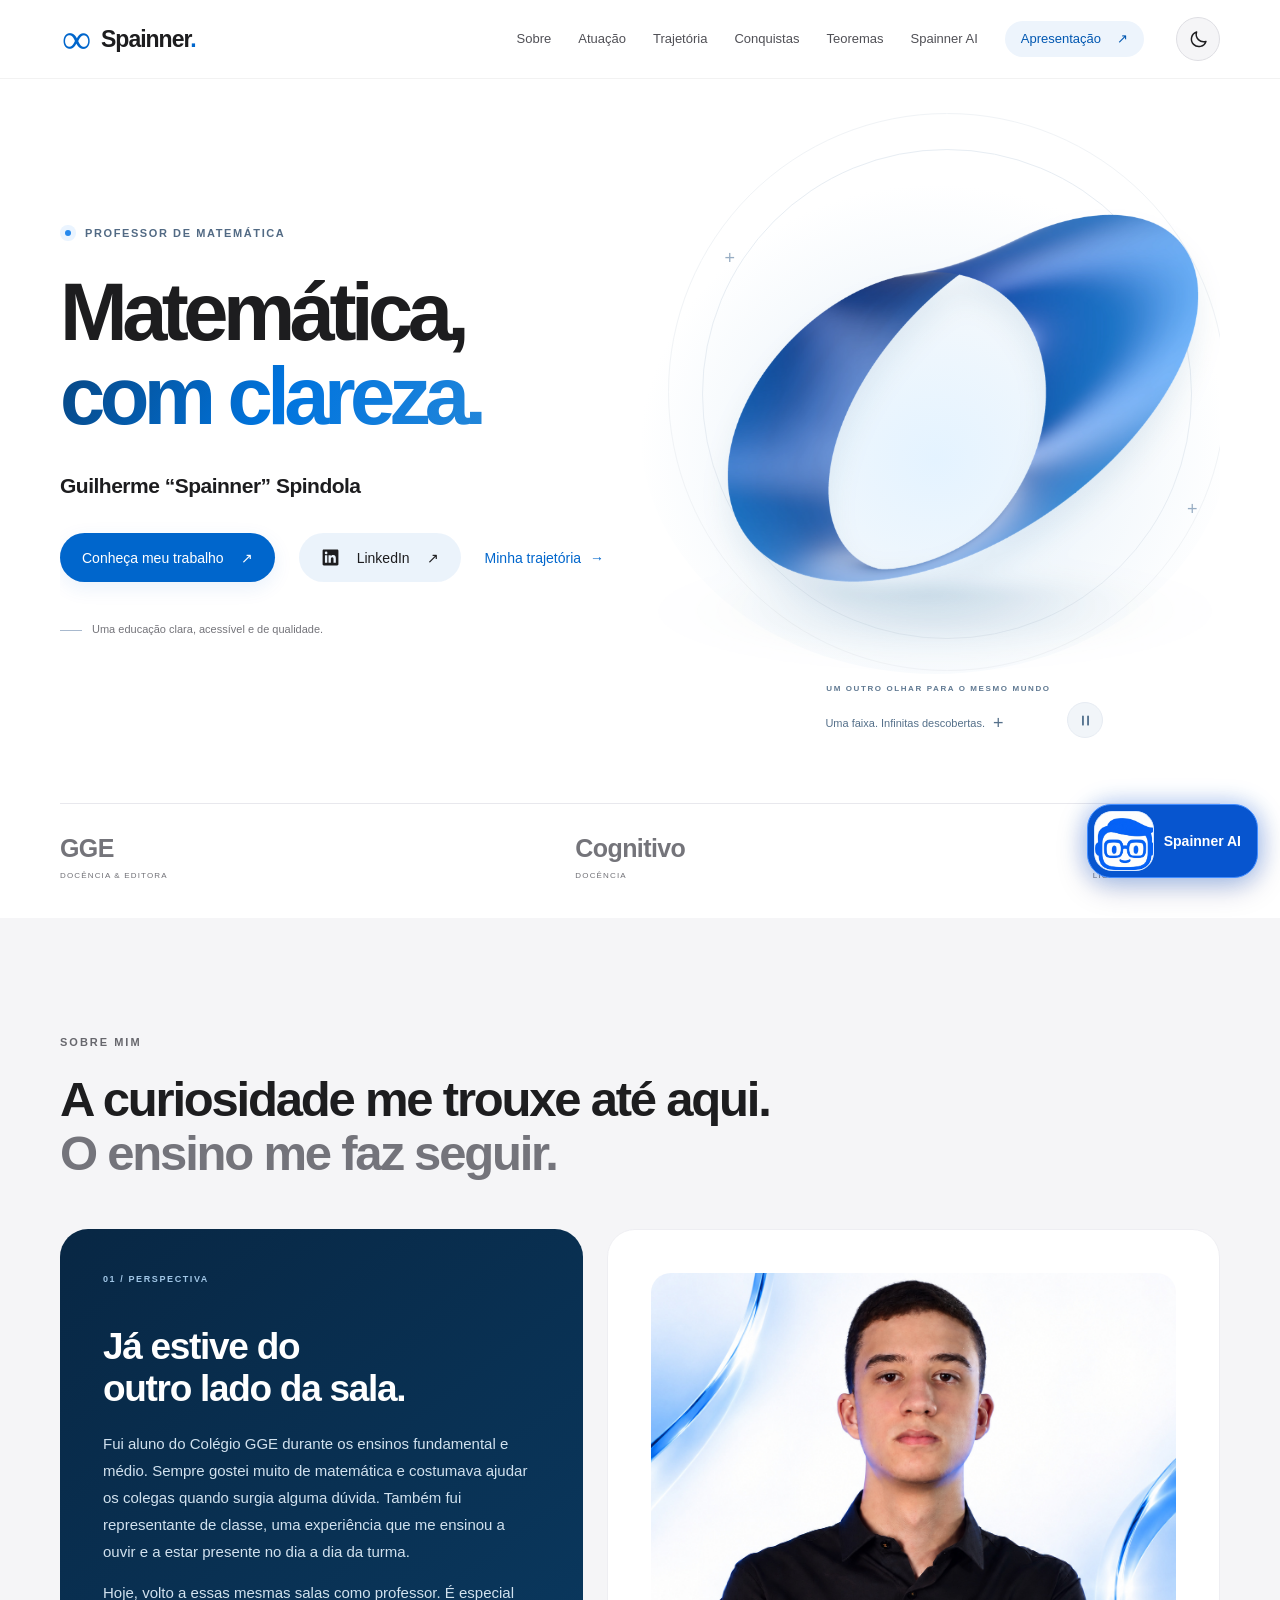
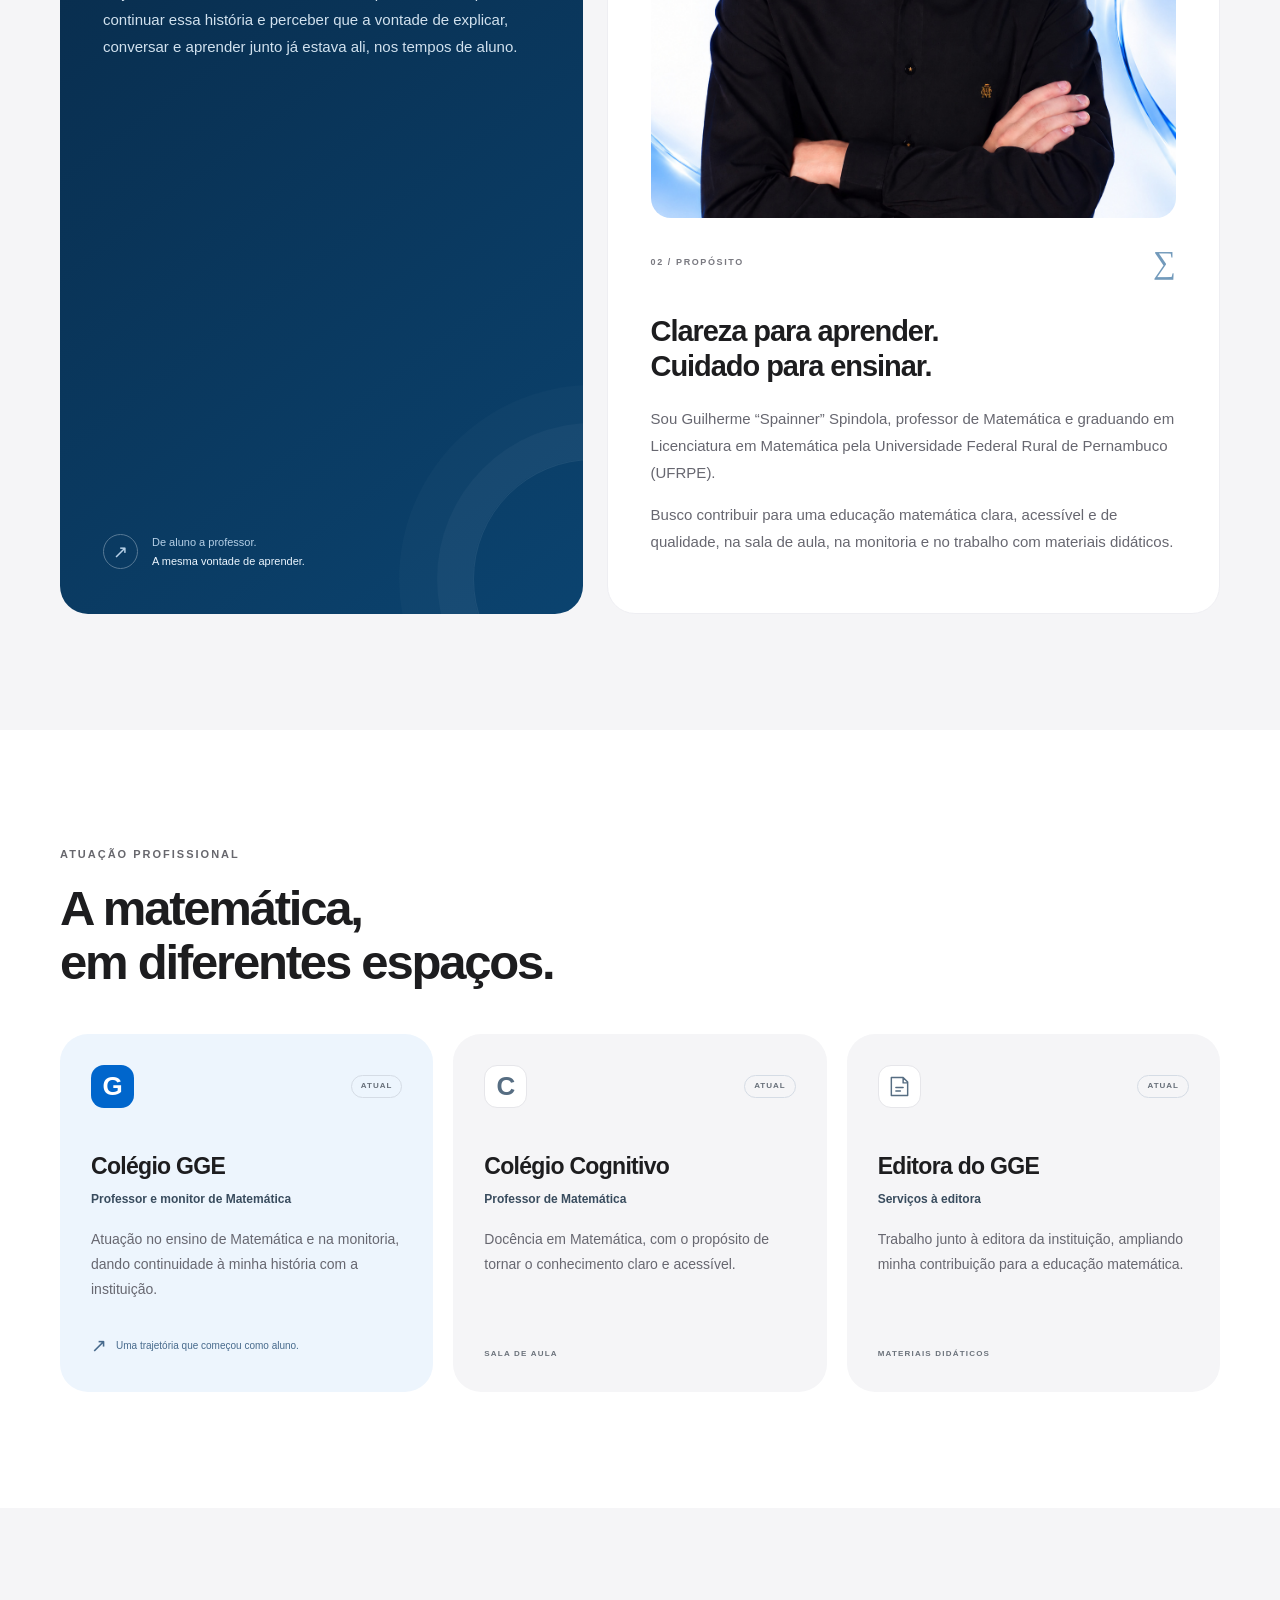
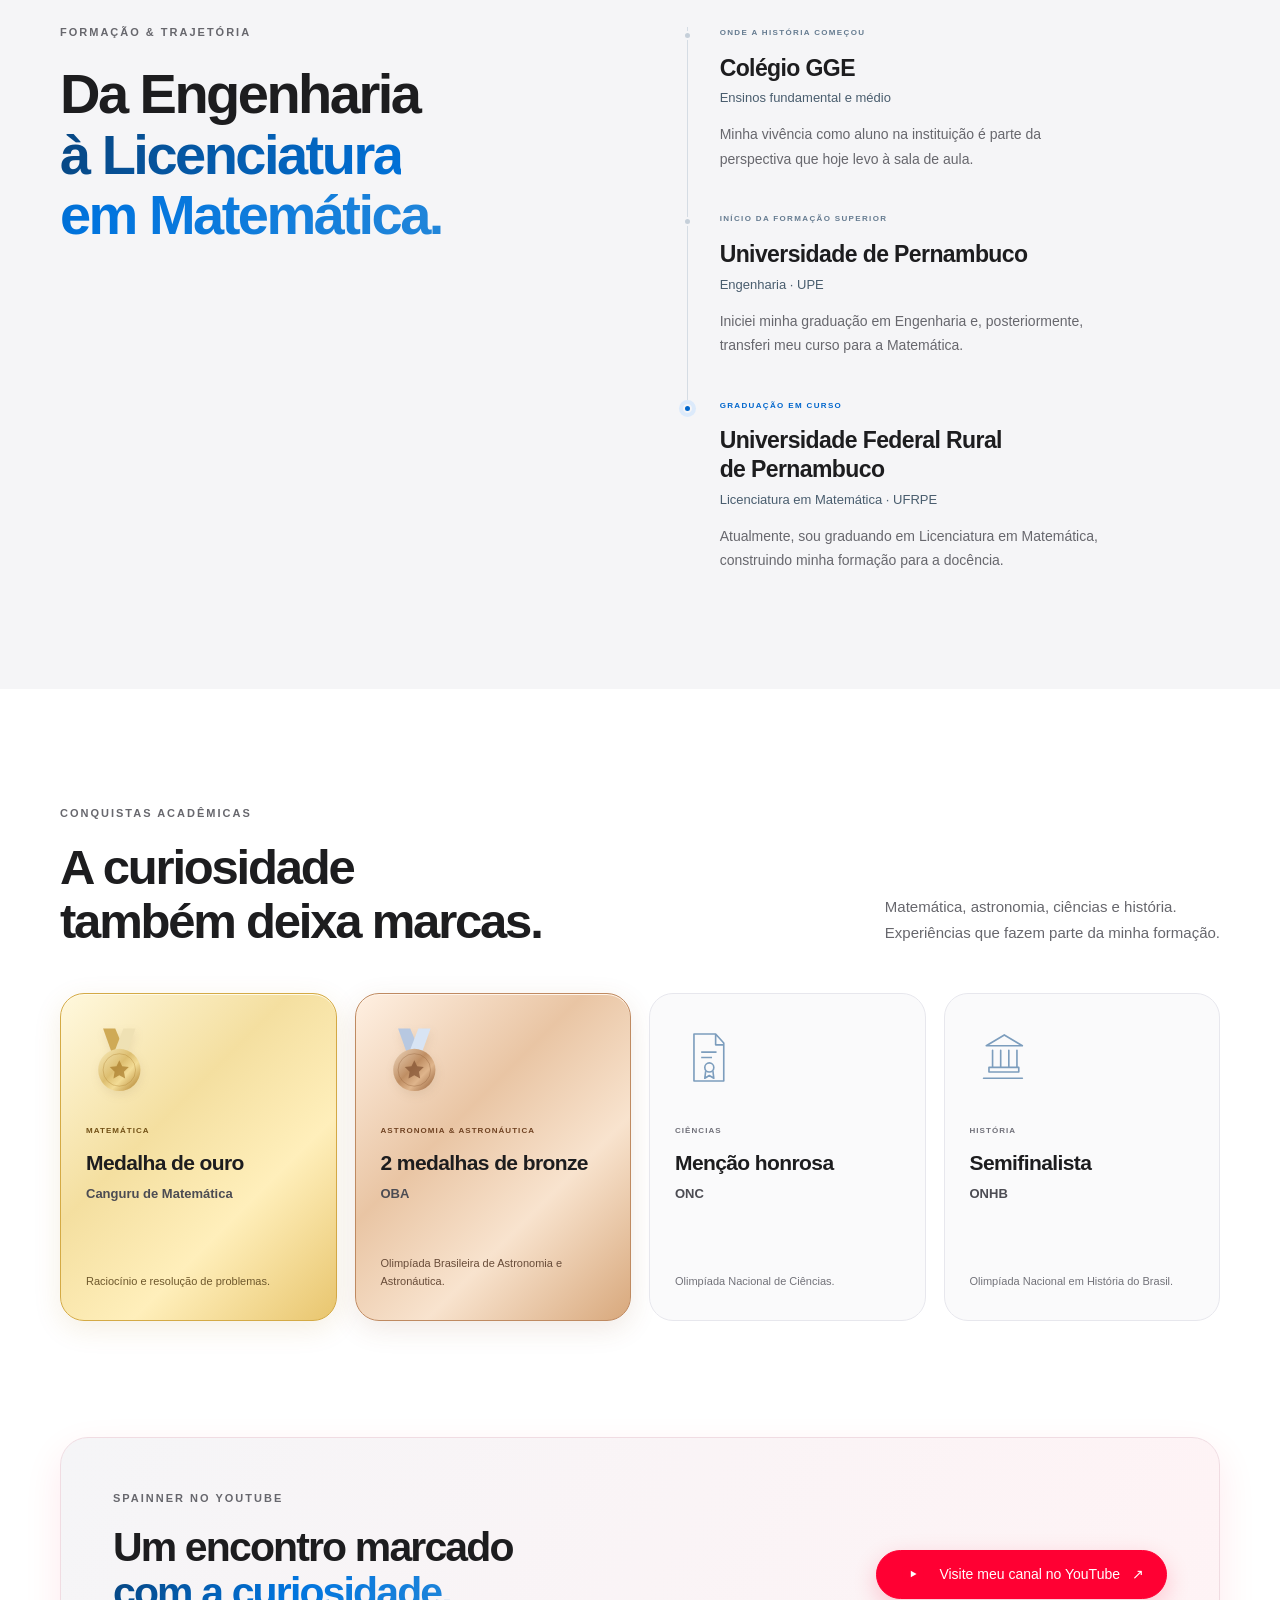
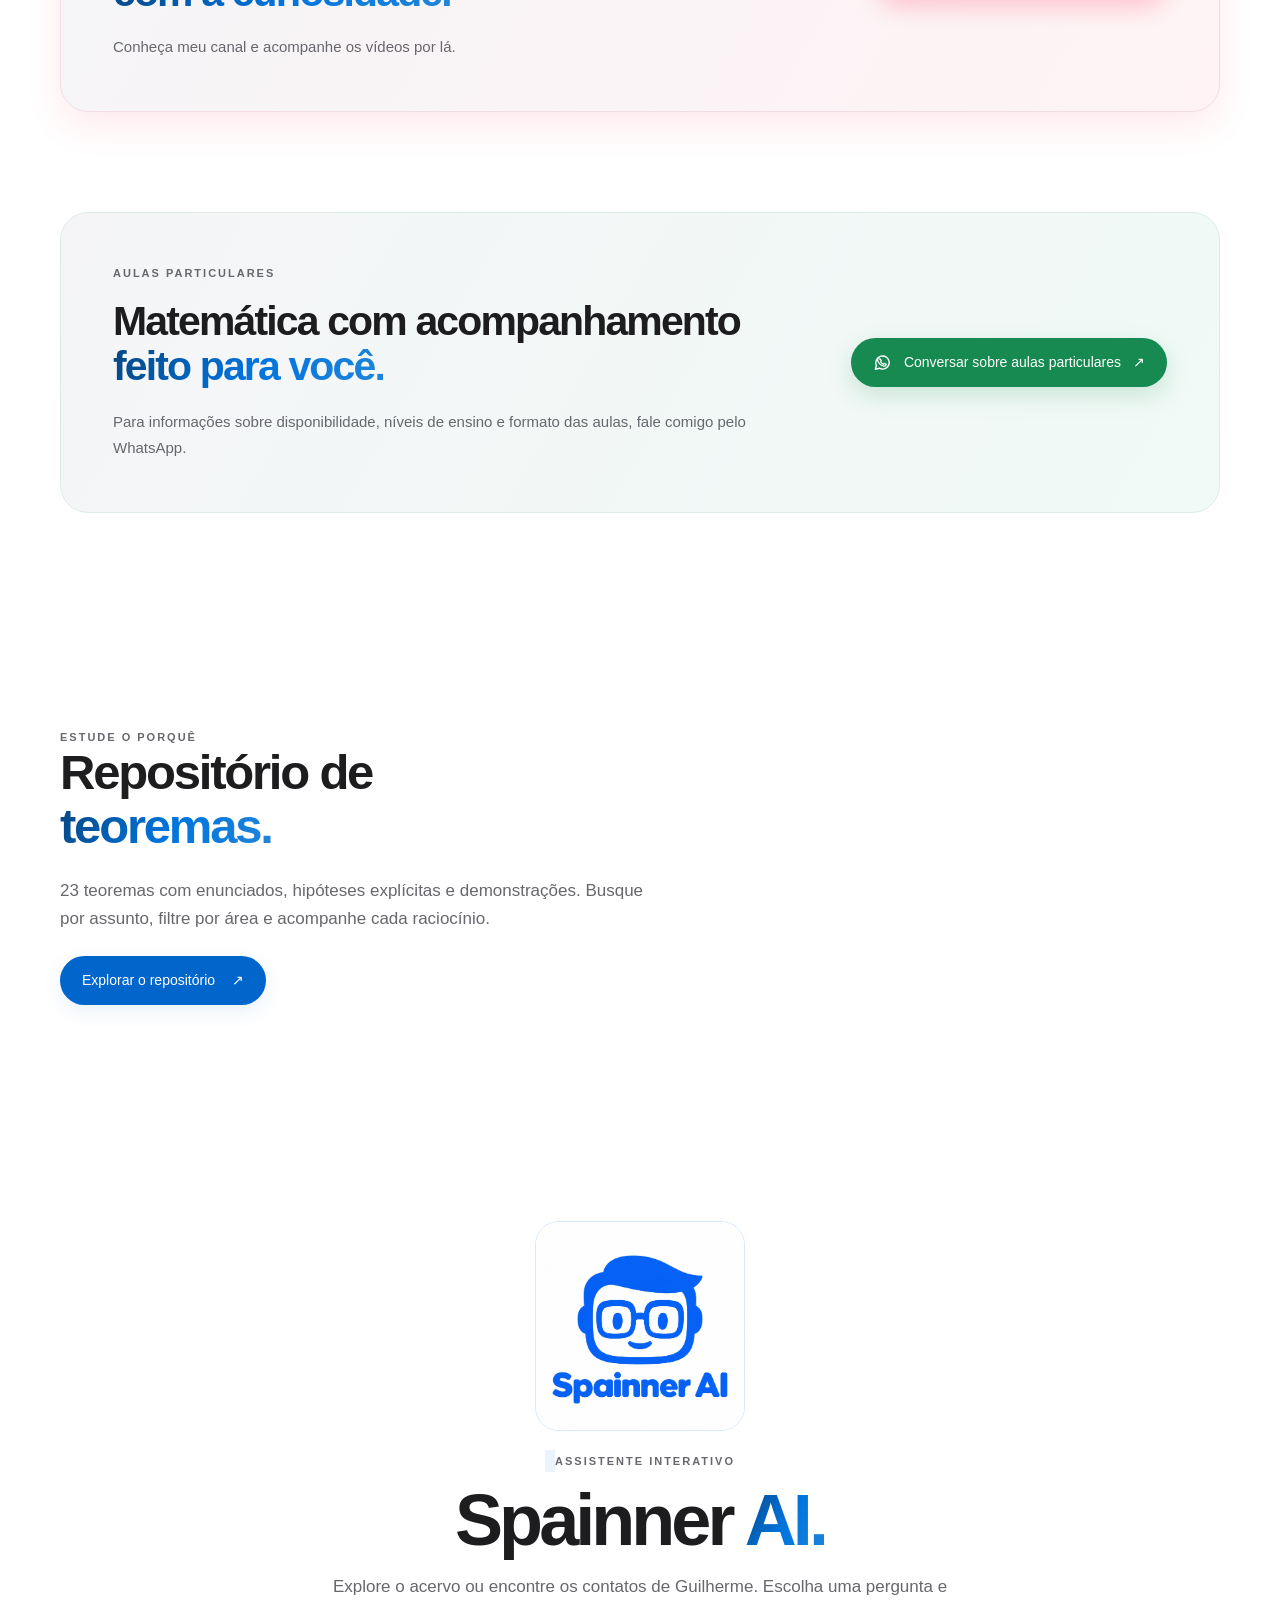
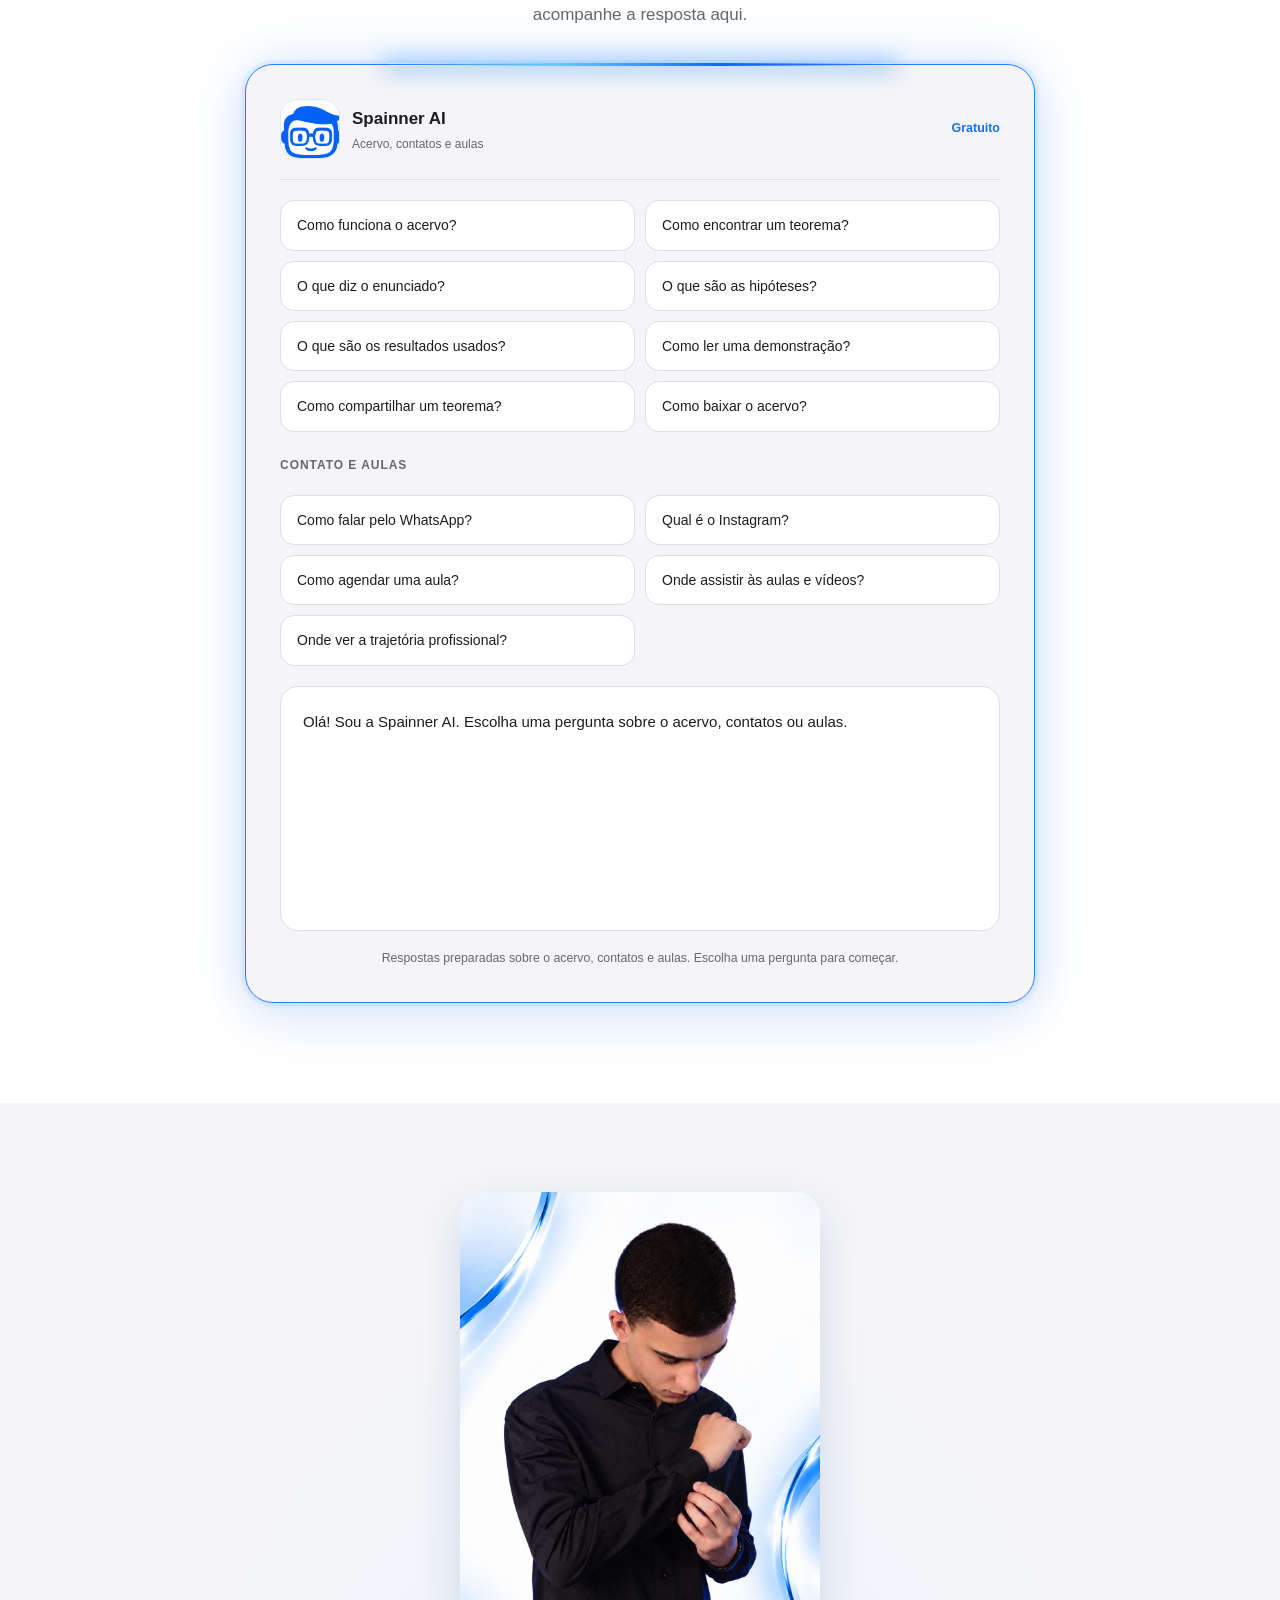
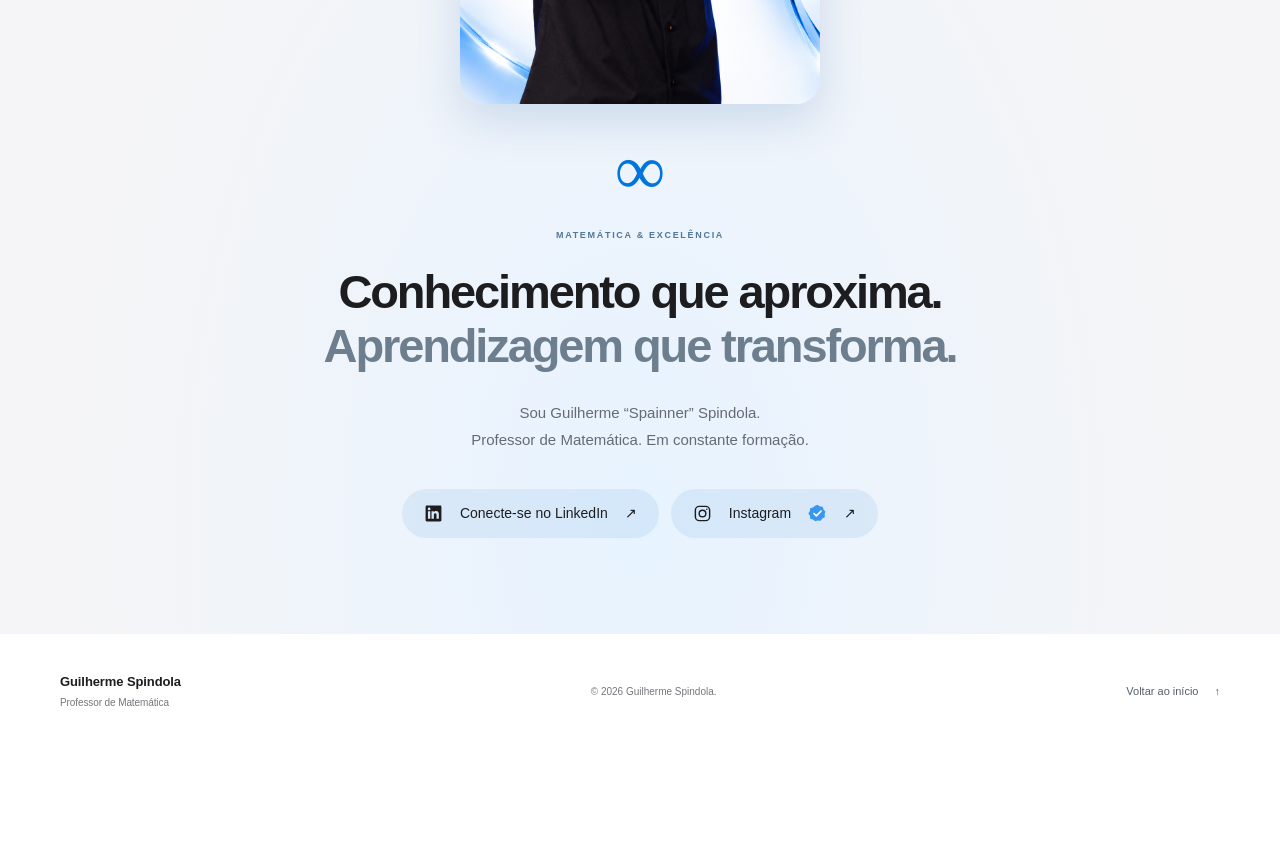
==== index.html @ aeb8d3be "Brand Spainner AI with official blue logo, typed answers and contact shortcuts" ====
<!doctype html>
<html lang="pt-BR">
<head>
  <meta charset="utf-8">
  <meta name="viewport" content="width=device-width, initial-scale=1">
  <meta name="theme-color" content="#f5f5f7">
  <meta name="description" content="Guilherme “Spainner” Spindola, professor de Matemática no GGE e no Colégio Cognitivo e graduando em Licenciatura em Matemática na UFRPE. Conheça sua trajetória e conquistas.">
  <meta property="og:type" content="website">
  <meta property="og:locale" content="pt_BR">
  <meta property="og:title" content="Guilherme Spindola · Professor de Matemática">
  <meta property="og:description" content="Matemática, com clareza. Conheça a trajetória, a atuação e as conquistas de Guilherme “Spainner” Spindola.">
  <meta property="og:url" content="https://spainnerr.github.io/">
  <title>Guilherme Spindola · Professor de Matemática</title>
  <link rel="canonical" href="https://spainnerr.github.io/">
  <link rel="icon" type="image/svg+xml" href="./assets/favicon.svg">
  <script>
    (() => {
      let saved;
      try { saved = localStorage.getItem("spainner-theme"); } catch (_) {}
      const theme = saved === "dark" || saved === "light" ? saved : (matchMedia("(prefers-color-scheme: dark)").matches ? "dark" : "light");
      document.documentElement.dataset.theme = theme;
      document.querySelector('meta[name="theme-color"]').content = theme === "dark" ? "#101216" : "#f5f5f7";
    })();
  </script>
  <link rel="stylesheet" href="./assets/site.css?v=teoremas-2">
  <link rel="preload" href="./assets/mobius-studio-3840.webp" as="image" type="image/webp">
  <script src="./assets/site.js?v=teoremas-2" defer></script>
  <script type="application/ld+json">
  {"@context":"https://schema.org","@type":"Person","name":"Guilherme Spindola","alternateName":"Guilherme “Spainner” Spindola","url":"https://spainnerr.github.io/","jobTitle":"Professor de Matemática","description":"Professor e monitor de Matemática no Colégio GGE, prestador de serviços à editora da instituição e professor no Colégio Cognitivo. Graduando em Licenciatura em Matemática na UFRPE.","worksFor":[{"@type":"EducationalOrganization","name":"Colégio GGE"},{"@type":"EducationalOrganization","name":"Colégio Cognitivo"}],"sameAs":["https://www.linkedin.com/in/guilherme-spindola-a53a47384/","https://www.instagram.com/spainnerr"]}
  </script>
<link rel="stylesheet" href="./assets/repository-guide.css?v=4">
</head>
<body>
  <a class="skip-link" href="#conteudo">Pular para o conteúdo</a>

  <header class="site-header">
    <nav class="navigation wrap" aria-label="Navegação principal">
      <a class="wordmark" href="#inicio" aria-label="Spainner, início">
        <span class="wordmark-symbol" aria-hidden="true">∞</span>
        <span>Spainner<span class="wordmark-dot">.</span></span>
      </a>
      <button class="theme-toggle" type="button" aria-label="Ativar modo escuro" aria-pressed="false" title="Ativar modo escuro" hidden>
        <svg class="theme-moon" viewBox="0 0 24 24" fill="none" stroke="currentColor" stroke-width="1.7" stroke-linecap="round" stroke-linejoin="round" aria-hidden="true"><path d="M20.5 14.2A8.5 8.5 0 0 1 9.8 3.5a8.5 8.5 0 1 0 10.7 10.7Z"/></svg>
        <svg class="theme-sun" viewBox="0 0 24 24" fill="none" stroke="currentColor" stroke-width="1.7" stroke-linecap="round" aria-hidden="true"><circle cx="12" cy="12" r="4"/><path d="M12 2v2m0 16v2M2 12h2m16 0h2M5 5l1.5 1.5m11 11L19 19M5 19l1.5-1.5m11-11L19 5"/></svg>
      </button>
      <button class="menu-toggle" type="button" aria-controls="nav-links" aria-expanded="false" hidden>
        <span>Menu</span><span class="menu-lines" aria-hidden="true"></span>
      </button>
      <div class="nav-links" id="nav-links">
        <a href="#sobre">Sobre</a>
        <a href="#atuacao">Atuação</a>
        <a href="#trajetoria">Trajetória</a>
        <a href="#conquistas">Conquistas</a>
        <a href="./teoremas.html">Teoremas</a>
        <a href="#spainner-ai">Spainner AI</a>
        <a class="nav-button" href="#apresentacao">Apresentação <span aria-hidden="true">↗</span></a>
      </div>
    </nav>
  </header>

  <main id="conteudo">
    <section class="hero wrap" id="inicio" aria-labelledby="hero-title">
      <div class="hero-copy">
        <p class="eyebrow hero-eyebrow"><span class="blue-dot" aria-hidden="true"></span> PROFESSOR DE MATEMÁTICA</p>
        <h1 id="hero-title">Matemática,<br><span class="blue-text">com clareza.</span></h1>
        <p class="hero-name">Guilherme “Spainner” Spindola</p>
        <div class="hero-actions">
          <a class="button button-primary" href="#sobre">Conheça meu trabalho <span aria-hidden="true">↗</span></a>
          <a class="button button-secondary" href="https://www.linkedin.com/in/guilherme-spindola-a53a47384/" target="_blank" rel="noopener noreferrer"><svg class="linkedin-icon" viewBox="0 0 24 24" fill="currentColor" aria-hidden="true" focusable="false"><path d="M20.45 2H3.55C2.69 2 2 2.68 2 3.52v16.96c0 .84.69 1.52 1.55 1.52h16.9c.86 0 1.55-.68 1.55-1.52V3.52c0-.84-.69-1.52-1.55-1.52ZM7.93 18.75H4.98V9.2h2.95v9.55ZM6.46 7.9a1.71 1.71 0 1 1 0-3.42 1.71 1.71 0 0 1 0 3.42Zm12.29 10.85H15.8V14.1c0-1.11-.02-2.54-1.55-2.54-1.55 0-1.79 1.21-1.79 2.46v4.73H9.51V9.2h2.83v1.3h.04c.39-.74 1.36-1.52 2.8-1.52 3 0 3.57 1.98 3.57 4.56v5.21Z"/></svg> LinkedIn <span aria-hidden="true">↗</span></a>
          <a class="text-link" href="#trajetoria">Minha trajetória <span aria-hidden="true">→</span></a>
        </div>
        <div class="hero-caption"><span class="caption-line" aria-hidden="true"></span> Uma educação clara, acessível e de qualidade.</div>
      </div>

      <div class="hero-art">
        <div class="art-orbit orbit-one" aria-hidden="true"></div>
        <div class="art-orbit orbit-two" aria-hidden="true"></div>
        <span class="art-spark spark-one" aria-hidden="true">+</span>
        <span class="art-spark spark-two" aria-hidden="true">+</span>
        <figure class="mobius-figure">
          <img class="mobius-image" src="./assets/mobius-studio-3840.webp" width="720" height="620" fetchpriority="high" decoding="async" alt="Faixa de Möbius azul com reflexos suaves de estúdio: uma superfície contínua com meia torção, um único lado e uma única borda.">
          <figcaption>
            <span class="figure-label">UM OUTRO OLHAR PARA O MESMO MUNDO</span>
            <div class="figure-controls">
              <details class="shape-note">
                <summary>Uma faixa. Infinitas descobertas. <span aria-hidden="true">+</span></summary>
                <p>Esta é uma <strong>faixa de Möbius</strong>. Ao unir as pontas de uma fita depois de dar meia torção, surge uma superfície com um único lado e uma única borda. A matemática também é aprender a olhar de novo.</p>
              </details>
              <button class="motion-toggle" type="button" aria-label="Pausar animações do site" aria-pressed="false" hidden>
                <svg class="icon-pause" viewBox="0 0 20 20" aria-hidden="true"><path d="M7 5v10M13 5v10" fill="none" stroke="currentColor" stroke-width="2" stroke-linecap="round"/></svg>
                <svg class="icon-play" viewBox="0 0 20 20" aria-hidden="true"><path d="m7 4 9 6-9 6Z" fill="currentColor"/></svg>
              </button>
            </div>
          </figcaption>
        </figure>
      </div>
    </section>

    <div class="institutions wrap" aria-label="Instituições da minha atuação e formação">
      <div class="institution-names">
        <span>GGE<span class="institution-detail">DOCÊNCIA & EDITORA</span></span>
        <span>Cognitivo<span class="institution-detail">DOCÊNCIA</span></span>
        <span>UFRPE<span class="institution-detail">LICENCIATURA EM CURSO</span></span>
      </div>
    </div>

    <section class="section about-section" id="sobre" aria-labelledby="about-title">
      <div class="wrap">
        <p class="eyebrow reveal">SOBRE MIM</p>
        <div class="section-heading reveal">
          <h2 id="about-title">A curiosidade me trouxe até aqui.<br><span class="muted-heading">O ensino me faz seguir.</span></h2>
        </div>
        <div class="about-grid">
          <article class="about-story reveal">
            <span class="small-index">01 / PERSPECTIVA</span>
            <h3>Já estive do<br>outro lado da sala.</h3>
            <p>Fui aluno do Colégio GGE durante os ensinos fundamental e médio. Sempre gostei muito de matemática e costumava ajudar os colegas quando surgia alguma dúvida. Também fui representante de classe, uma experiência que me ensinou a ouvir e a estar presente no dia a dia da turma.</p>
            <p>Hoje, volto a essas mesmas salas como professor. É especial continuar essa história e perceber que a vontade de explicar, conversar e aprender junto já estava ali, nos tempos de aluno.</p>
            <div class="story-signature"><span class="signature-symbol" aria-hidden="true">↗</span><span>De aluno a professor.<br><strong>A mesma vontade de aprender.</strong></span></div>
          </article>
          <article class="about-profile reveal">
            <img class="profile-photo" data-portrait-theme="light" src="./assets/guilherme-crossed-light.jpg" width="1232" height="1277" loading="lazy" decoding="async" alt="Guilherme Spindola de braços cruzados, com camisa preta.">
        <img class="profile-photo" data-portrait-theme="dark" src="./assets/guilherme-spindola-blue-portrait.jpg" width="1232" height="1277" loading="lazy" decoding="async" alt="Guilherme Spindola de braços cruzados, com camisa preta.">
            <div class="profile-top"><span class="small-index">02 / PROPÓSITO</span><span class="profile-symbol" aria-hidden="true">∑</span></div>
            <h3>Clareza para aprender.<br>Cuidado para ensinar.</h3>
            <p>Sou Guilherme “Spainner” Spindola, professor de Matemática e graduando em Licenciatura em Matemática pela Universidade Federal Rural de Pernambuco (UFRPE).</p>
            <p>Busco contribuir para uma educação matemática clara, acessível e de qualidade, na sala de aula, na monitoria e no trabalho com materiais didáticos.</p>
          </article>
        </div>
      </div>
    </section>

    <section class="section work-section wrap" id="atuacao" aria-labelledby="work-title">
      <div class="section-intro reveal">
        <div><p class="eyebrow">ATUAÇÃO PROFISSIONAL</p><h2 id="work-title">A matemática,<br>em diferentes espaços.</h2></div>
      </div>
      <div class="work-grid">
        <article class="work-card work-card-featured reveal">
          <div class="card-top"><span class="work-icon" aria-hidden="true">G</span><span class="status-label">ATUAL</span></div>
          <div class="work-card-copy"><h3>Colégio GGE</h3><p class="role">Professor e monitor de Matemática</p><p>Atuação no ensino de Matemática e na monitoria, dando continuidade à minha história com a instituição.</p></div>
          <div class="work-note"><span aria-hidden="true">↗</span> Uma trajetória que começou como aluno.</div>
        </article>
        <article class="work-card reveal">
          <div class="card-top"><span class="work-icon icon-outline" aria-hidden="true">C</span><span class="status-label">ATUAL</span></div>
          <div class="work-card-copy"><h3>Colégio Cognitivo</h3><p class="role">Professor de Matemática</p><p>Docência em Matemática, com o propósito de tornar o conhecimento claro e acessível.</p></div>
          <span class="card-bottom-label">SALA DE AULA</span>
        </article>
        <article class="work-card reveal">
          <div class="card-top"><span class="work-icon icon-outline" aria-hidden="true"><svg viewBox="0 0 32 32" fill="none"><path d="M7 6h13l5 5v15H7zM20 6v6h5M12 17h8M12 21h5" stroke="currentColor" stroke-width="1.6" stroke-linecap="round" stroke-linejoin="round"/></svg></span><span class="status-label">ATUAL</span></div>
          <div class="work-card-copy"><h3>Editora do GGE</h3><p class="role">Serviços à editora</p><p>Trabalho junto à editora da instituição, ampliando minha contribuição para a educação matemática.</p></div>
          <span class="card-bottom-label">MATERIAIS DIDÁTICOS</span>
        </article>
      </div>
    </section>

    <section class="section education-section" id="trajetoria" aria-labelledby="education-title">
      <div class="wrap education-grid">
        <div class="education-heading reveal"><p class="eyebrow">FORMAÇÃO & TRAJETÓRIA</p><h2 id="education-title">Da Engenharia<br><span class="blue-text">à Licenciatura<br>em Matemática.</span></h2></div>
        <ol class="timeline">
          <li class="timeline-item reveal"><span class="timeline-dot" aria-hidden="true"></span><p class="timeline-label">ONDE A HISTÓRIA COMEÇOU</p><h3>Colégio GGE</h3><p class="timeline-role">Ensinos fundamental e médio</p><p>Minha vivência como aluno na instituição é parte da perspectiva que hoje levo à sala de aula.</p></li>
          <li class="timeline-item reveal"><span class="timeline-dot" aria-hidden="true"></span><p class="timeline-label">INÍCIO DA FORMAÇÃO SUPERIOR</p><h3>Universidade de Pernambuco</h3><p class="timeline-role">Engenharia · UPE</p><p>Iniciei minha graduação em Engenharia e, posteriormente, transferi meu curso para a Matemática.</p></li>
          <li class="timeline-item timeline-current reveal"><span class="timeline-dot" aria-hidden="true"></span><p class="timeline-label">GRADUAÇÃO EM CURSO</p><h3>Universidade Federal Rural<br>de Pernambuco</h3><p class="timeline-role">Licenciatura em Matemática · UFRPE</p><p>Atualmente, sou graduando em Licenciatura em Matemática, construindo minha formação para a docência.</p></li>
        </ol>
      </div>
    </section>

    <section class="section achievements-section wrap" id="conquistas" aria-labelledby="achievements-title">
      <div class="section-intro reveal"><div><p class="eyebrow">CONQUISTAS ACADÊMICAS</p><h2 id="achievements-title">A curiosidade<br>também deixa marcas.</h2></div><p class="section-description">Matemática, astronomia, ciências e história.<br>Experiências que fazem parte da minha formação.</p></div>
      <div class="achievements-grid">
        <article class="achievement achievement-gold reveal">
          <div class="medal medal-gold" aria-hidden="true"><svg viewBox="0 0 80 88"><path d="M21 4h15l13 31-14 8Z" fill="#cfaa56"/><path d="M46 4h15L47 43l-13-8Z" fill="#efe1b4"/><circle cx="41" cy="55" r="26" fill="url(#gold)"/><circle cx="41" cy="55" r="20" fill="none" stroke="#a87b2a" stroke-opacity=".4"/><path d="m41 43 3.5 7.4 8.2 1.1-6 5.8 1.5 8.1-7.2-3.9-7.2 3.9 1.4-8.1-5.9-5.8 8.2-1.1Z" fill="#a87b2a" opacity=".7"/><defs><linearGradient id="gold" x1="14" y1="31" x2="65" y2="80" gradientUnits="userSpaceOnUse"><stop stop-color="#f8ebba"/><stop offset=".45" stop-color="#ddbe70"/><stop offset=".65" stop-color="#f3dc96"/><stop offset="1" stop-color="#ae7e2b"/></linearGradient></defs></svg></div>
          <p class="achievement-category">MATEMÁTICA</p><h3>Medalha de ouro</h3><p>Canguru de Matemática</p><span class="achievement-footnote">Raciocínio e resolução de problemas.</span>
        </article>
        <article class="achievement achievement-bronze reveal">
          <div class="medal medal-bronze" aria-hidden="true"><svg viewBox="0 0 80 88"><path d="M21 4h15l13 31-14 8Z" fill="#b7c8e1"/><path d="M46 4h15L47 43l-13-8Z" fill="#d8e4f4"/><circle cx="41" cy="55" r="26" fill="url(#bronze)"/><circle cx="41" cy="55" r="20" fill="none" stroke="#885734" stroke-opacity=".4"/><path d="m41 43 3.5 7.4 8.2 1.1-6 5.8 1.5 8.1-7.2-3.9-7.2 3.9 1.4-8.1-5.9-5.8 8.2-1.1Z" fill="#855635" opacity=".75"/><defs><linearGradient id="bronze" x1="14" y1="31" x2="65" y2="80" gradientUnits="userSpaceOnUse"><stop stop-color="#edd5bb"/><stop offset=".46" stop-color="#bf8e63"/><stop offset=".68" stop-color="#dfb58c"/><stop offset="1" stop-color="#956039"/></linearGradient></defs></svg></div>
          <p class="achievement-category">ASTRONOMIA & ASTRONÁUTICA</p><h3>2 medalhas de bronze</h3><p>OBA</p><span class="achievement-footnote">Olimpíada Brasileira de Astronomia e Astronáutica.</span>
        </article>
        <article class="achievement reveal">
          <div class="achievement-line-icon" aria-hidden="true"><svg viewBox="0 0 72 72" fill="none"><path d="M21 10h24l9 10v42H21zM45 10v12h9M29 30h17M29 36h12" stroke="currentColor" stroke-width="1.8" stroke-linejoin="round"/><circle cx="38" cy="47" r="5" stroke="currentColor" stroke-width="1.8"/><path d="m34 51-1 8 5-3 5 3-1-8" stroke="currentColor" stroke-width="1.8" stroke-linejoin="round"/></svg></div>
          <p class="achievement-category">CIÊNCIAS</p><h3>Menção honrosa</h3><p>ONC</p><span class="achievement-footnote">Olimpíada Nacional de Ciências.</span>
        </article>
        <article class="achievement reveal">
          <div class="achievement-line-icon" aria-hidden="true"><svg viewBox="0 0 72 72" fill="none"><path d="M15 59h43M21 52h32M25 47V28M34 47V28M43 47V28M52 47V28M18 23l20-12 20 12ZM21 52v-5h33v5" stroke="currentColor" stroke-width="1.8" stroke-linecap="round" stroke-linejoin="round"/></svg></div>
          <p class="achievement-category">HISTÓRIA</p><h3>Semifinalista</h3><p>ONHB</p><span class="achievement-footnote">Olimpíada Nacional em História do Brasil.</span>
        </article>
      </div>
    </section>

    <section class="youtube-section wrap" id="youtube" aria-labelledby="youtube-title">
      <div class="youtube-card reveal">
        <div class="youtube-copy">
          <p class="eyebrow">SPAINNER NO YOUTUBE</p>
          <h2 id="youtube-title">Um encontro marcado<br><span class="blue-text">com a curiosidade.</span></h2>
          <p>Conheça meu canal e acompanhe os vídeos por lá.</p>
        </div>
        <a class="button youtube-button" href="https://youtube.com/@spainner?si=KT_1wI0EJrPWxSkz" target="_blank" rel="noopener noreferrer" aria-label="Visitar o canal Spainner no YouTube (abre em nova aba)">
          <svg class="youtube-icon" viewBox="0 0 24 24" aria-hidden="true" focusable="false"><path fill="#ff0033" d="M23.5 6.2a3 3 0 0 0-2.1-2.1C19.5 3.6 12 3.6 12 3.6s-7.5 0-9.4.5A3 3 0 0 0 .5 6.2 31 31 0 0 0 0 12a31 31 0 0 0 .5 5.8 3 3 0 0 0 2.1 2.1c1.9.5 9.4.5 9.4.5s7.5 0 9.4-.5a3 3 0 0 0 2.1-2.1A31 31 0 0 0 24 12a31 31 0 0 0-.5-5.8Z"/><path fill="#fff" d="m9.6 15.6 6.3-3.6-6.3-3.6Z"/></svg>
          <span>Visite meu canal no YouTube</span><span aria-hidden="true">↗</span>
        </a>
      </div>
    </section>

    <section class="whatsapp-section wrap" id="aulas-particulares" aria-labelledby="whatsapp-title">
      <div class="whatsapp-card reveal">
        <div class="whatsapp-copy">
          <p class="eyebrow">AULAS PARTICULARES</p>
          <h2 id="whatsapp-title">Matemática com acompanhamento<br><span class="blue-text">feito para você.</span></h2>
          <p>Para informações sobre disponibilidade, níveis de ensino e formato das aulas, fale comigo pelo WhatsApp.</p>
        </div>
        <a class="button whatsapp-button" href="https://wa.me/qr/TG5RGGPILJ3SD1" target="_blank" rel="noopener noreferrer" aria-label="Conversar sobre aulas particulares pelo WhatsApp (abre em nova aba)">
          <svg class="whatsapp-icon" viewBox="0 0 24 24" fill="none" aria-hidden="true" focusable="false"><path d="M20.5 11.7a8.5 8.5 0 0 1-12.6 7.5L3 20.5l1.3-4.7a8.5 8.5 0 1 1 16.2-4.1Z" stroke="currentColor" stroke-width="1.8" stroke-linecap="round" stroke-linejoin="round"/><path d="M8.2 7.7c.3-.4.6-.4.9-.1l1.2 1.6c.2.3.1.6-.1.9l-.6.7c.7 1.5 1.9 2.7 3.5 3.4l.7-.8c.2-.3.5-.4.8-.2l1.8.9c.3.2.4.5.3.8-.4 1.2-1.5 1.9-2.8 1.7-4.2-.8-7.4-4-8.2-8.1-.2-1.2.6-2.2 1.7-2.6" stroke="currentColor" stroke-width="1.6" stroke-linecap="round" stroke-linejoin="round"/></svg>
          <span>Conversar sobre aulas particulares</span><span aria-hidden="true">↗</span>
        </a>
      </div>
    </section>

    <section class="section wrap" id="teoremas" aria-labelledby="theorems-title"><p class="eyebrow">ESTUDE O PORQUÊ</p><h2 id="theorems-title">Repositório de<br><span class="blue-text">teoremas.</span></h2><p style="max-width:600px;margin:24px 0;color:var(--muted)">23 teoremas com enunciados, hipóteses explícitas e demonstrações. Busque por assunto, filtre por área e acompanhe cada raciocínio.</p><a class="button button-primary" href="./teoremas.html">Explorar o repositório <span aria-hidden="true">↗</span></a></section>

    <section class="section spainner-ai-section wrap" id="spainner-ai" tabindex="-1" aria-labelledby="spainner-ai-title">
      <div class="spainner-ai-heading"><img class="spainner-ai-logo" src="./assets/spainner-ai-logo.webp" alt="Spainner AI — logo oficial" width="1254" height="1254" loading="lazy">
        <p class="eyebrow"><span class="blue-dot" aria-hidden="true"></span> ASSISTENTE INTERATIVO</p>
        <h2 id="spainner-ai-title">Spainner <span class="blue-text">AI.</span></h2>
        <p>Explore o acervo ou encontre os contatos de Guilherme. Escolha uma pergunta e acompanhe a resposta aqui.</p>
      </div>
      <div class="spainner-ai-card">
        <div class="spainner-ai-status"><span class="spainner-ai-avatar" aria-hidden="true"><img src="./assets/spainner-ai-logo.webp" alt="" width="1254" height="1254"></span><span><strong>Spainner AI</strong><small>Acervo, contatos e aulas</small></span><span class="spainner-ai-free">Gratuito</span></div>
        <div class="guide-questions" role="group" aria-label="Perguntas sobre o acervo"><button type="button" data-guide-question="start" aria-pressed="false">Como funciona o acervo?</button><button type="button" data-guide-question="search" aria-pressed="false">Como encontrar um teorema?</button><button type="button" data-guide-question="statement" aria-pressed="false">O que diz o enunciado?</button><button type="button" data-guide-question="hypotheses" aria-pressed="false">O que são as hipóteses?</button><button type="button" data-guide-question="dependencies" aria-pressed="false">O que são os resultados usados?</button><button type="button" data-guide-question="proof" aria-pressed="false">Como ler uma demonstração?</button><button type="button" data-guide-question="share" aria-pressed="false">Como compartilhar um teorema?</button><button type="button" data-guide-question="download" aria-pressed="false">Como baixar o acervo?</button></div><p class="guide-group-title">Contato e aulas</p><div class="guide-questions" role="group" aria-label="Perguntas sobre contatos e aulas"><button type="button" data-guide-question="whatsapp" aria-pressed="false">Como falar pelo WhatsApp?</button><button type="button" data-guide-question="instagram" aria-pressed="false">Qual é o Instagram?</button><button type="button" data-guide-question="lessons" aria-pressed="false">Como agendar uma aula?</button><button type="button" data-guide-question="youtube" aria-pressed="false">Onde assistir às aulas e vídeos?</button><button type="button" data-guide-question="linkedin" aria-pressed="false">Onde ver a trajetória profissional?</button></div><div id="repository-guide-answer" class="guide-answer" role="region" aria-label="Resposta da Spainner AI"><p>Olá! Sou a Spainner AI. Escolha uma pergunta sobre o acervo, contatos ou aulas.</p></div>
        <p class="spainner-ai-disclaimer">Respostas preparadas sobre o acervo, contatos e aulas. Escolha uma pergunta para começar.</p>
      </div>
    </section>

    <section class="closing-section" id="apresentacao" aria-labelledby="closing-title">
      <div class="wrap closing-content reveal">
        <img class="closing-portrait" data-portrait-theme="light" src="./assets/guilherme-sleeve-light.jpg" width="1052" height="1495" loading="lazy" decoding="async" alt="Guilherme Spindola ajustando a manga da camisa preta.">
        <img class="closing-portrait" data-portrait-theme="dark" src="./assets/guilherme-spindola-portrait.jpg" width="1052" height="1495" loading="lazy" decoding="async" alt="Guilherme Spindola ajustando a manga da camisa preta.">
        <span class="closing-symbol" aria-hidden="true">∞</span>
        <p class="eyebrow">MATEMÁTICA & EXCELÊNCIA</p>
        <h2 id="closing-title">Conhecimento que aproxima.<br><span>Aprendizagem que transforma.</span></h2>
        <p>Sou Guilherme “Spainner” Spindola.<br>Professor de Matemática. Em constante formação.</p>
        <div class="closing-actions">
          <a class="button button-secondary" href="https://www.linkedin.com/in/guilherme-spindola-a53a47384/" target="_blank" rel="noopener noreferrer"><svg class="linkedin-icon" viewBox="0 0 24 24" fill="currentColor" aria-hidden="true" focusable="false"><path d="M20.45 2H3.55C2.69 2 2 2.68 2 3.52v16.96c0 .84.69 1.52 1.55 1.52h16.9c.86 0 1.55-.68 1.55-1.52V3.52c0-.84-.69-1.52-1.55-1.52ZM7.93 18.75H4.98V9.2h2.95v9.55ZM6.46 7.9a1.71 1.71 0 1 1 0-3.42 1.71 1.71 0 0 1 0 3.42Zm12.29 10.85H15.8V14.1c0-1.11-.02-2.54-1.55-2.54-1.55 0-1.79 1.21-1.79 2.46v4.73H9.51V9.2h2.83v1.3h.04c.39-.74 1.36-1.52 2.8-1.52 3 0 3.57 1.98 3.57 4.56v5.21Z"/></svg> Conecte-se no LinkedIn <span aria-hidden="true">↗</span></a>
          <a class="button button-secondary" href="https://www.instagram.com/spainnerr?stkn=MXdpOXlkcXJwbmo2YQ%3D%3D&amp;utm_source=qr" target="_blank" rel="noopener noreferrer" aria-label="Visitar o Instagram de Spainner (abre em nova aba)"><svg class="instagram-icon" viewBox="0 0 24 24" fill="none" stroke="currentColor" stroke-width="1.8" aria-hidden="true" focusable="false"><rect x="3" y="3" width="18" height="18" rx="5"/><circle cx="12" cy="12" r="4.2"/><circle cx="17.4" cy="6.7" r="1" fill="currentColor" stroke="none"/></svg> Instagram <svg class="instagram-verified" viewBox="0 0 24 24" aria-hidden="true" focusable="false"><path fill="#3897f0" d="m12 1 3 2 3.6.4 1 3.5 2.4 2.7-1 3.4.3 3.6-3.2 1.7-2.1 3-3.6-.5-3.4 1.1-2.7-2.4-3.5-1-.4-3.6-2-3 2-3 .4-3.6 3.5-1L9 2.1Z"/><path d="m7.5 12 3 3 6-6" fill="none" stroke="#fff" stroke-width="2" stroke-linecap="round" stroke-linejoin="round"/></svg> <span aria-hidden="true">↗</span></a>
        </div>
      </div>
    </section>
  </main>

  <footer class="footer wrap">
    <a class="footer-brand" href="#inicio">Guilherme Spindola<span>Professor de Matemática</span></a>
    <p>© <span id="copyright-year">2026</span> Guilherme Spindola.</p>
    <a class="back-to-top" href="#inicio">Voltar ao início <span aria-hidden="true">↑</span></a>
  </footer>
<script src="./assets/repository-guide.js?v=4" defer></script>
<div id="guide-announcement" class="guide-sr-only" role="status" aria-live="polite" aria-atomic="true"></div><a class="spainner-ai-launcher" href="#spainner-ai" aria-label="Ir para a Spainner AI"><span class="spainner-ai-avatar" aria-hidden="true"><img src="./assets/spainner-ai-logo.webp" alt="" width="1254" height="1254"></span><span class="launcher-label">Spainner AI</span></a></body>
</html>
---- assets/site.css ----
/* Guilherme “Spainner” Spindola — interface independente, sem fontes ou scripts externos. */
:root {
  color-scheme: light;
  --page: #fff;
  --paper: #f5f5f7;
  --ink: #1d1d1f;
  --muted: #67676d;
  --line: #dedee3;
  --blue: #0066cc;
  --blue-hover: #0055b1;
  --radius: 28px;
  --font: -apple-system, BlinkMacSystemFont, "Segoe UI", Helvetica, Arial, sans-serif;
}
*, *::before, *::after { box-sizing: border-box; }
html { scroll-behavior: smooth; scroll-padding-top: 108px; -webkit-text-size-adjust: 100%; }
body { margin: 0; background: var(--page); color: var(--ink); font-family: var(--font); font-size: 17px; line-height: 1.6; -webkit-font-smoothing: antialiased; }
body, button, a { -webkit-tap-highlight-color: transparent; }
h1, h2, h3, p, figure { margin: 0; }
a { color: inherit; text-decoration: none; }
button, input { font: inherit; }
button, summary, a { touch-action: manipulation; }
button { cursor: pointer; }
button:disabled { cursor: default; }
button, a, summary { outline-offset: 5px; }
:focus-visible { outline: 3px solid #0066cc; }
[hidden] { display: none !important; }
::selection { background: #cce6ff; color: #123657; }
svg, img { display: block; max-width: 100%; }
.wrap { width: min(1160px, calc(100% - 80px)); margin-inline: auto; }
.skip-link { position: fixed; top: 12px; left: 12px; z-index: 100; padding: 12px 20px; border-radius: 12px; background: var(--ink); color: #fff; transform: translateY(-160%); }
.skip-link:focus { transform: none; }
.site-header { position: sticky; top: 0; z-index: 50; border-bottom: 1px solid rgb(0 0 0 / 5%); background: rgb(255 255 255 / 87%); -webkit-backdrop-filter: saturate(160%) blur(24px); backdrop-filter: saturate(160%) blur(24px); }
.navigation { min-height: 78px; display: flex; align-items: center; justify-content: space-between; gap: 32px; }
.wordmark { display: inline-flex; align-items: center; gap: 9px; font-size: 23px; font-weight: 660; letter-spacing: -1px; white-space: nowrap; }
.wordmark-symbol { display: block; width: 32px; color: var(--blue); font-family: Georgia, serif; font-size: 41px; font-weight: 400; line-height: .7; text-align: center; }
.wordmark-dot { color: var(--blue); }
.nav-links { display: flex; align-items: center; gap: 27px; }
.nav-links a { min-height: 44px; display: inline-flex; align-items: center; font-size: 13px; font-weight: 500; color: #505056; transition: color .2s; }
.nav-links a:hover { color: var(--blue); }
.nav-links a[aria-current="location"] { color: var(--blue); }
.nav-links .nav-button { min-height: 36px; padding: 6px 16px; gap: 16px; background: #edf4fc; border-radius: 24px; color: #0057b1; }
.nav-links .nav-button:hover { background: #e2efff; }
.menu-toggle { border: 0; background: transparent; padding: 10px 0 10px 14px; min-height: 44px; display: inline-flex; align-items: center; gap: 12px; font-size: 14px; color: var(--ink); }
.menu-lines { position: relative; width: 19px; height: 14px; }
.menu-lines::before, .menu-lines::after { content: ""; position: absolute; left: 0; width: 19px; height: 1.5px; background: currentColor; transition: transform .2s, top .2s; }
.menu-lines::before { top: 4px; } .menu-lines::after { top: 10px; }
.menu-toggle[aria-expanded="true"] .menu-lines::before { top: 7px; transform: rotate(45deg); }
.menu-toggle[aria-expanded="true"] .menu-lines::after { top: 7px; transform: rotate(-45deg); }

.hero { overflow: clip; display: grid; grid-template-columns: 1.06fr 1fr; gap: 0; align-items: center; padding-top: 70px; padding-bottom: 58px; min-height: 706px; }
.hero-copy { position: relative; z-index: 2; padding-bottom: 30px; }
.eyebrow { font-size: 11px; font-weight: 650; letter-spacing: 2px; color: var(--muted); line-height: 1.5; }
.hero-eyebrow { display: flex; align-items: center; gap: 9px; color: #526a84; letter-spacing: 1.6px; margin-bottom: 28px; }
.blue-dot { width: 6px; height: 6px; border-radius: 50%; background: #2588ed; box-shadow: 0 0 0 5px #eaf4ff; margin-inline: 5px; }
h1 { font-size: clamp(60px, 6.35vw, 89px); line-height: 1.04; font-weight: 650; letter-spacing: -.068em; }
.blue-text { color: var(--blue); background: linear-gradient(120deg, #074987 4%, #0074de 52%, #2286d9); -webkit-background-clip: text; background-clip: text; -webkit-text-fill-color: transparent; }
.hero-name { margin-top: 30px; font-size: 21px; font-weight: 560; letter-spacing: -.5px; }
.hero-description { font-size: 17px; line-height: 1.65; color: var(--muted); margin-top: 9px; max-width: 440px; }
.hero-actions { display: flex; flex-wrap: wrap; align-items: center; gap: 24px; margin-top: 31px; }
.button { display: inline-flex; align-items: center; justify-content: center; gap: 17px; border-radius: 40px; min-height: 49px; padding: 12px 22px; font-size: 14px; font-weight: 500; transition: background .2s, transform .2s, box-shadow .2s; }
.button-primary { background: var(--blue); color: #fff; box-shadow: 0 6px 20px rgb(0 100 214 / 9%); }
.button-primary:hover { background: var(--blue-hover); box-shadow: 0 8px 24px rgb(0 100 214 / 18%); transform: translateY(-2px); }
.button svg { height: 19px; width: 19px; }
.text-link { display: inline-flex; align-items: center; gap: 9px; min-height: 44px; color: var(--blue); font-size: 14px; font-weight: 500; }
.text-link:hover { text-decoration: underline; text-underline-offset: 5px; }
.hero-caption { display: flex; align-items: center; gap: 10px; margin-top: 39px; font-size: 11px; color: #74747a; }
.caption-line { width: 22px; height: 1px; background: #a8b9ce; }
.hero-art { position: relative; isolation: isolate; min-width: 0; }
.hero-art::before { content: ""; position: absolute; inset: 6% -2% 12% -3%; z-index: -2; border-radius: 50%; background: radial-gradient(ellipse at 50% 56%, #e4f3ff 0%, #f3f8fc 42%, rgb(255 255 255 / 0%) 71%); }
.art-orbit { position: absolute; z-index: -1; border: 1px solid #e7edf3; border-radius: 50%; pointer-events: none; }
.orbit-one { width: 87%; aspect-ratio: 1; left: 8%; top: 0; }
.orbit-two { width: 99%; aspect-ratio: 1; left: 2%; top: -6%; border-color: #f0f3f6; }
.art-spark { position: absolute; font-size: 18px; font-weight: 200; color: #97adc3; }
.spark-one { left: 12%; top: 16%; } .spark-two { right: 4%; top: 58%; }
.mobius-figure { position: relative; margin: 0; }
.mobius-image { width: 115%; max-width: none; height: auto; aspect-ratio: 720 / 620; margin-left: -7.5%; transform-origin: 50% 55%; will-change: transform; }
body[data-motion="running"] .mobius-image { animation: levitate 8s ease-in-out infinite; }
@keyframes levitate { 0%, 100% { transform: translateY(0) rotate(-2deg); } 50% { transform: translateY(-11px) rotate(2deg); } }
.mobius-figure figcaption { max-width: 330px; margin: -24px auto 0; position: relative; }
.figure-label { font-size: 8px; letter-spacing: 1.6px; font-weight: 600; color: #607992; display: block; text-align: center; }
.figure-controls { display: flex; align-items: start; justify-content: center; gap: 12px; margin-top: 7px; }
.shape-note { flex: 1; position: relative; }
.shape-note summary { min-height: 36px; padding: 7px 0; font-size: 11px; color: #55708a; display: flex; align-items: center; justify-content: center; gap: 8px; list-style: none; cursor: pointer; }
.shape-note summary::-webkit-details-marker { display: none; }
.shape-note summary span { font-size: 18px; font-weight: 400; transition: transform .2s; }
details[open] > summary span { transform: rotate(45deg); }
.shape-note p { padding: 16px 18px; border: 1px solid #e0eaf4; border-radius: 16px; background: #f7fbff; font-size: 12px; line-height: 1.65; color: #3f566a; margin-top: 5px; }
.motion-toggle { width: 36px; height: 36px; min-width: 36px; background: #f1f5f9; border: 1px solid #e6ebf2; border-radius: 50%; display: grid; place-items: center; color: #466785; }
.motion-toggle:hover { background: #e1edfa; }
.motion-toggle svg { width: 17px; height: 17px; }
.icon-play { display: none; }
.motion-toggle[aria-pressed="true"] .icon-play { display: block; }
.motion-toggle[aria-pressed="true"] .icon-pause { display: none; }
.institutions { border-top: 1px solid #e8e8ed; padding-block: 30px 38px; }
.institution-names { display: flex; gap: 30px; align-items: center; justify-content: space-between; }
.institution-names > span { font-size: 25px; font-weight: 650; line-height: 1.15; letter-spacing: -.6px; color: #74747a; }
.institution-detail { display: block; font-size: 8px; letter-spacing: 1.15px; font-weight: 500; margin-top: 8px; color: #707076; }

.section { padding-block: 116px; }
h2 { font-size: clamp(35px, 4vw, 49px); font-weight: 620; line-height: 1.1; letter-spacing: -.045em; text-wrap: balance; }
h3 { font-size: 24px; font-weight: 600; line-height: 1.2; letter-spacing: -.7px; }
.section-heading { margin-top: 22px; }
.muted-heading { color: #74747b; }
.section-intro { display: flex; align-items: flex-end; justify-content: space-between; gap: 48px; margin-bottom: 44px; }
.section-intro h2 { margin-top: 20px; }
.section-description { font-size: 15px; line-height: 1.7; color: var(--muted); padding-bottom: 4px; max-width: 375px; }
.about-section { background: var(--paper); }
.about-grid { display: grid; grid-template-columns: .92fr 1.08fr; gap: 24px; margin-top: 49px; align-items: stretch; }
.about-story, .about-profile { border-radius: var(--radius); padding: 43px; }
.about-story { color: #fff; position: relative; overflow: hidden; background: linear-gradient(143deg, #082744, #0b436f); display: flex; flex-direction: column; align-items: start; }
.about-story::after { content: ""; position: absolute; width: 240px; height: 240px; border: 1px solid rgb(255 255 255 / 8%); border-radius: 50%; right: -130px; bottom: -85px; pointer-events: none; box-shadow: 0 0 0 36px rgb(255 255 255 / 3%), 0 0 0 74px rgb(255 255 255 / 2%); }
.small-index { font-size: 9px; letter-spacing: 1.6px; font-weight: 600; }
.about-story .small-index { color: #a2c7e7; }
.about-story h3 { font-size: 37px; line-height: 1.13; letter-spacing: -1.3px; margin-top: 39px; margin-bottom: 21px; }
.about-story > p { color: #d1e1ee; font-size: 15px; line-height: 1.8; margin-bottom: 14px; }
.story-signature { display: flex; align-items: center; gap: 14px; padding-top: 28px; margin-top: auto; font-size: 11px; color: #b6d0e7; line-height: 1.7; }
.story-signature strong { color: #ecf6ff; font-weight: 500; }
.signature-symbol { display: grid; place-items: center; width: 35px; height: 35px; border: 1px solid #577995; border-radius: 50%; font-size: 18px; }
.about-profile { background: #fff; border: 1px solid #eeeef2; }
.profile-top { display: flex; align-items: center; justify-content: space-between; }
.about-profile .small-index { color: #797980; }
.profile-symbol { color: #729abb; font-family: Georgia, serif; font-size: 32px; line-height: 1; font-weight: 400; }
.about-profile h3 { font-size: 29px; letter-spacing: -1.05px; line-height: 1.2; margin-top: 36px; margin-bottom: 21px; }
.about-profile > p { font-size: 15px; line-height: 1.8; color: #676770; margin-bottom: 15px; }
.work-grid { display: grid; grid-template-columns: repeat(3, 1fr); gap: 20px; }
.work-card { background: var(--paper); border-radius: var(--radius); padding: 31px; display: flex; flex-direction: column; min-height: 358px; }
.work-card-featured { background: #edf5fd; }
.card-top { display: flex; align-items: center; justify-content: space-between; gap: 15px; margin-bottom: 45px; }
.work-icon { display: grid; place-items: center; width: 43px; height: 43px; border-radius: 13px; background: var(--blue); color: #fff; font-size: 26px; font-weight: 600; }
.work-icon.icon-outline { background: #fff; border: 1px solid #e6e6ea; color: #566d82; }
.work-icon svg { width: 29px; height: 29px; }
.status-label { font-size: 8px; font-weight: 600; letter-spacing: 1px; color: #676f79; padding: 4px 9px; border: 1px solid #d5dce5; border-radius: 14px; }
.work-card-copy h3 { font-size: 23px; }
.work-card-copy .role { font-size: 12px; font-weight: 550; color: #394c5e; margin-top: 9px; margin-bottom: 18px; }
.work-card-copy > p:last-child { font-size: 14px; color: #676770; line-height: 1.8; }
.work-note { display: flex; align-items: center; gap: 9px; margin-top: auto; padding-top: 24px; font-size: 10px; color: #476a8c; }
.work-note > span { font-size: 19px; }
.card-bottom-label { margin-top: auto; padding-top: 28px; font-size: 8px; font-weight: 600; letter-spacing: 1.2px; color: #6b727b; }

.education-section { background: var(--paper); }
.education-grid { display: grid; grid-template-columns: .95fr 1fr; gap: 120px; }
.education-heading h2 { margin-top: 24px; font-size: clamp(40px, 4.6vw, 56px); line-height: 1.08; }
.education-heading > p:last-child { margin-top: 27px; max-width: 350px; font-size: 15px; line-height: 1.8; color: var(--muted); }
.timeline { margin: 0; padding: 3px 0 0; list-style: none; }
.timeline-item { position: relative; border-left: 1px solid #d5dce4; padding: 0 0 42px 32px; }
.timeline-item:last-child { border-left-color: transparent; padding-bottom: 0; }
.timeline-dot { position: absolute; left: -5px; top: 4px; width: 9px; height: 9px; border-radius: 50%; background: #c5cfd9; border: 2px solid var(--paper); }
.timeline-current .timeline-dot { background: var(--blue); box-shadow: 0 0 0 4px #dceafb; }
.timeline-label { font-size: 8px; letter-spacing: 1.35px; font-weight: 650; color: #657b90; }
.timeline-current .timeline-label { color: var(--blue); }
.timeline-item h3 { margin-top: 14px; font-size: 23px; letter-spacing: -.6px; line-height: 1.25; }
.timeline-role { font-size: 13px; font-weight: 500; margin-top: 6px; color: #495d6e; }
.timeline-item > p:last-child { margin-top: 13px; font-size: 14px; line-height: 1.75; color: var(--muted); max-width: 390px; }
.achievements-grid { display: grid; grid-template-columns: repeat(4, 1fr); gap: 18px; }
.achievement { padding: 31px 25px 29px; border-radius: 24px; border: 1px solid #e7e7ed; display: flex; flex-direction: column; align-items: start; background: #fafafb; min-height: 328px; }
.achievement-gold { border-color: #e9dfc8; background: linear-gradient(140deg, #fdfbf4, #f8f5ec); }
.medal, .achievement-line-icon { width: 65px; height: 72px; margin-bottom: 28px; }
.medal svg { width: 65px; height: 72px; filter: drop-shadow(1px 4px 5px rgb(100 69 20 / 9%)); }
.achievement-line-icon { color: #7c9dbd; }
.achievement-category { font-size: 8px; font-weight: 600; letter-spacing: 1.05px; color: #707079; }
.achievement h3 { font-size: 21px; letter-spacing: -.6px; margin-top: 12px; line-height: 1.22; }
.achievement > p:not(.achievement-category) { font-size: 13px; font-weight: 550; margin-top: 9px; color: #4c4c53; }
.achievement-footnote { font-size: 11px; color: #727279; line-height: 1.7; padding-top: 20px; margin-top: auto; }
.achievement-gold .achievement-category { color: #866528; }

.closing-section { background: radial-gradient(ellipse at 50% 90%, #e7f3ff, transparent 62%), #f5f5f7; padding: 89px 0 96px; text-align: center; }
.closing-content { display: flex; flex-direction: column; align-items: center; }
.closing-symbol { display: block; font-family: Georgia, serif; font-size: 71px; line-height: .85; color: #0076dc; margin-bottom: 29px; font-weight: 400; }
.closing-content .eyebrow { color: #527798; font-size: 9px; letter-spacing: 1.7px; }
.closing-content h2 { font-size: clamp(33px, 3.8vw, 47px); margin-top: 22px; line-height: 1.16; }
.closing-content h2 > span { color: #6d7e8f; }
.closing-content > p:not(.eyebrow) { color: #666a72; font-size: 15px; line-height: 1.8; margin-top: 25px; }
.closing-content .button { margin-top: 28px; }
.download-caption { font-size: 10px; color: #6a7a8b; margin-top: 13px; }
.footer { min-height: 116px; display: flex; gap: 25px; align-items: center; justify-content: space-between; padding-block: 28px; }
.footer-brand { font-size: 13px; font-weight: 600; letter-spacing: -.1px; }
.footer-brand > span { display: block; font-size: 10px; font-weight: 400; color: #76767c; margin-top: 2px; }
.footer > p { font-size: 10px; color: #76767c; }
.back-to-top { display: flex; min-height: 44px; align-items: center; gap: 16px; color: #555f69; font-size: 11px; }
.back-to-top:hover { color: var(--blue); }
.reveal-in { animation: reveal .65s cubic-bezier(.2,.7,.3,1) both; }
@keyframes reveal { from { opacity: 0; transform: translateY(18px); } to { opacity: 1; transform: translateY(0); } }

@media (min-width: 1600px) {
  .wrap { width: min(1230px, calc(100% - 120px)); }
  .hero { min-height: 775px; }
  h1 { font-size: 97px; }
}
@media (max-width: 1050px) {
  .wrap { width: calc(100% - 56px); }
  .nav-links { gap: 19px; }
  .hero { min-height: 660px; padding-top: 62px; padding-bottom: 50px; }
  h1 { font-size: clamp(55px, 6.8vw, 71px); }
  .hero-name { font-size: 19px; }
  .hero-description { font-size: 15px; }
  .hero-actions { gap: 16px; }
  .button { font-size: 13px; padding-inline: 18px; }
  .text-link { font-size: 13px; }
  .hero-caption { font-size: 10px; }
  .art-orbit { opacity: .7; }
  .section { padding-block: 88px; }
  .section-description { font-size: 13px; max-width: 295px; }
  .about-story, .about-profile { padding: 33px; }
  .about-profile h3 { font-size: 26px; }
  .about-story h3 { font-size: 32px; }
  .work-card { padding: 26px; }
  .work-card-copy h3 { font-size: 21px; }
  .education-grid { gap: 68px; }
  .achievements-grid { grid-template-columns: repeat(2, 1fr); }
  .achievement { min-height: 295px; padding: 30px; }
  .achievement h3 { font-size: 24px; }
}
@media (max-width: 760px) {
  html { scroll-padding-top: 92px; }
  .wrap { width: calc(100% - 40px); }
  .navigation { min-height: 66px; flex-wrap: wrap; gap: 0; position: relative; }
  .wordmark { font-size: 21px; }
  .wordmark-symbol { width: 29px; font-size: 37px; }
  .nav-links { width: 100%; justify-content: center; gap: 15px; flex-wrap: wrap; padding-bottom: 12px; }
  .nav-links a { font-size: 12px; }
  .nav-links .nav-button { min-height: 36px; }
  .navigation[data-enhanced] .nav-links { display: none; position: absolute; top: 66px; left: -20px; width: calc(100% + 40px); border-bottom: 1px solid #e1e6ed; background: #fafcfe; padding: 15px 22px 23px; box-shadow: 0 14px 20px rgb(12 31 59 / 5%); }
  .navigation[data-enhanced] .nav-links.is-open { display: flex; flex-direction: column; align-items: stretch; gap: 3px; }
  .navigation[data-enhanced] .nav-links a { padding: 8px 12px; font-size: 15px; }
  .navigation[data-enhanced] .nav-links .nav-button { margin-top: 6px; width: fit-content; padding-inline: 17px; }
  .hero { display: flex; flex-direction: column; padding-top: 51px; padding-bottom: 34px; min-height: auto; text-align: center; }
  .hero-copy { padding-bottom: 0; width: 100%; }
  .hero-eyebrow { justify-content: center; font-size: 9px; letter-spacing: 1.5px; margin-bottom: 24px; }
  h1 { font-size: clamp(55px, 10.7vw, 79px); line-height: 1.03; letter-spacing: -.062em; }
  .hero-name { font-size: 18px; margin-top: 23px; }
  .hero-description { font-size: 15px; line-height: 1.7; margin: 9px auto 0; }
  .hero-actions { justify-content: center; gap: 20px; margin-top: 25px; }
  .hero-caption { justify-content: center; margin-top: 24px; font-size: 10px; }
  .hero-art { width: min(460px, 100%); margin-top: 31px; text-align: left; }
  .mobius-image { width: 105%; margin-left: -2.5%; }
  .orbit-one { width: 79%; left: 10.5%; top: 3%; }
  .orbit-two { width: 91%; left: 4.5%; top: -3%; }
  .mobius-figure figcaption { margin-top: -18px; }
  .institutions { grid-template-columns: 1fr; gap: 20px; padding-top: 23px; padding-bottom: 28px; text-align: center; }
  .institution-names { gap: 14px; justify-content: space-around; }
  .institution-names > span { font-size: 22px; }
  .institution-detail { font-size: 7px; letter-spacing: .6px; margin-top: 6px; }
  .section { padding-block: 69px; }
  .eyebrow { font-size: 9px; letter-spacing: 1.6px; }
  h2 { font-size: clamp(32px, 5.7vw, 43px); line-height: 1.12; letter-spacing: -.04em; }
  .section-heading { margin-top: 18px; }
  .section-heading h2 br { display: none; }
  .section-heading .muted-heading { display: block; margin-top: 5px; }
  .about-grid { grid-template-columns: 1fr; margin-top: 31px; gap: 16px; }
  .about-story, .about-profile { padding: 30px; border-radius: 24px; }
  .about-story h3 { font-size: 33px; margin-top: 25px; margin-bottom: 18px; }
  .about-story > p, .about-profile > p { font-size: 14px; line-height: 1.8; }
  .story-signature { padding-top: 20px; }
  .about-profile h3 { font-size: 27px; margin-top: 24px; }
  .section-intro { display: block; margin-bottom: 29px; }
  .section-intro h2 { margin-top: 18px; }
  .section-description { max-width: none; font-size: 14px; margin-top: 19px; }
  .work-grid { grid-template-columns: 1fr; gap: 16px; }
  .work-card { padding: 29px; border-radius: 24px; min-height: 0; }
  .card-top { margin-bottom: 24px; }
  .work-card-copy h3 { font-size: 26px; }
  .work-card-copy .role { font-size: 13px; margin-bottom: 13px; }
  .work-card-copy > p:last-child { font-size: 14px; }
  .work-note, .card-bottom-label { padding-top: 23px; }
  .education-grid { grid-template-columns: 1fr; gap: 44px; }
  .education-heading h2 { font-size: 44px; margin-top: 18px; }
  .education-heading .blue-text br { display: none; }
  .education-heading > p:last-child { margin-top: 23px; font-size: 14px; max-width: 440px; }
  .timeline { margin-left: 5px; }
  .timeline-item { padding-left: 27px; padding-bottom: 32px; }
  .timeline-item h3 { font-size: 23px; }
  .timeline-item h3 br { display: none; }
  .achievements-grid { gap: 13px; }
  .achievement { min-height: 305px; padding: 23px 20px; border-radius: 21px; }
  .achievement h3 { font-size: 20px; }
  .achievement-category { font-size: 7px; letter-spacing: .8px; }
  .achievement-footnote { font-size: 10px; }
  .medal, .achievement-line-icon { margin-bottom: 23px; }
  .closing-section { padding-block: 69px; }
  .closing-symbol { font-size: 64px; }
  .closing-content h2 { font-size: 34px; }
  .closing-content h2 br { display: none; }
  .closing-content h2 > span { display: block; margin-top: 4px; }
  .closing-content > p:not(.eyebrow) { font-size: 14px; }
  .footer { flex-wrap: wrap; gap: 18px; padding-block: 27px; }
  .footer-brand { order: 0; flex: 1 1 55%; }
  .footer > p { order: 2; flex-basis: 100%; border-top: 1px solid #e9e9ed; padding-top: 18px; }
  .back-to-top { order: 1; font-size: 10px; gap: 9px; }
}
@media (max-width: 370px) {
  .wrap { width: calc(100% - 32px); }
  h1 { font-size: 50px; }
  .hero-name { font-size: 16px; }
  .hero-description { font-size: 14px; }
  .desktop-break { display: none; }
  .hero-actions { gap: 9px; }
  .button { padding-inline: 16px; font-size: 12px; min-height: 47px; }
  .text-link { font-size: 12px; }
  .hero-caption { font-size: 9px; gap: 7px; }
  .caption-line { width: 12px; }
  .institution-names > span { font-size: 19px; }
  .institution-detail { font-size: 6px; }
  .about-story, .about-profile { padding: 25px; }
  .achievements-grid { grid-template-columns: 1fr; }
  .achievement { min-height: 255px; padding: 25px; }
  .achievement h3 { font-size: 24px; }
  .navigation[data-enhanced] .nav-links { left: -16px; width: calc(100% + 32px); }
}
@media (prefers-reduced-motion: reduce) {
  html { scroll-behavior: auto; }
  *, *::before, *::after { animation: none !important; transition: none !important; }
  .button:hover { transform: none; }
}
@media (forced-colors: active) {
  .blue-text { background: none; -webkit-text-fill-color: currentColor; }
  .about-story { border: 1px solid; }
  .button, .work-card, .achievement, .nav-button { border: 1px solid; }
}
@media print {
  .site-header, .skip-link, .hero-art, .hero-actions, .hero-caption, .closing-section, .back-to-top { display: none !important; }
  html { font-size: 11px; }
  body { color: #000; background: #fff; }
  .wrap { width: 100%; }
  .hero { min-height: auto; display: block; padding: 15px 0 28px; }
  h1 { font-size: 44px; }
  h2 { font-size: 29px; }
  .section { padding-block: 24px; background: #fff; }
  .about-story { background: #f4f4f4; color: #000; }
  .about-story > p, .about-story .small-index, .story-signature, .story-signature strong { color: #333; }
  .education-grid { gap: 40px; }
  .blue-text { background: none; -webkit-text-fill-color: #174672; color: #174672; }
  .about-story, .about-profile, .work-card, .achievement, .timeline-item { break-inside: avoid; }
  .reveal-in { animation: none; }
}

.button-secondary {
  color: var(--blue-strong);
  background: rgba(0, 102, 204, .08);
  border-color: rgba(0, 102, 204, .18);
  box-shadow: none;
}

.button-secondary:hover {
  background: rgba(0, 102, 204, .13);
  border-color: rgba(0, 102, 204, .24);
}

.closing-actions {
  display: flex;
  flex-wrap: wrap;
  justify-content: center;
  gap: 12px;
  margin-top: 8px;
}

/* Channel invitation, with the same spacing and blue accents as the portfolio. */
.youtube-section { padding-bottom: 100px; }
.youtube-card { display: flex; align-items: center; justify-content: space-between; gap: 40px; padding: 52px; border: 1px solid #f0dce2; border-radius: var(--radius); background: linear-gradient(120deg, #f5f5f7, #fff3f5); box-shadow: 0 14px 38px rgb(255 0 51 / 9%); }
.youtube-copy h2 { margin-top: 18px; font-size: clamp(30px, 3.2vw, 42px); }
.youtube-copy > p:last-child { margin-top: 20px; color: var(--muted); font-size: 15px; }
.youtube-button { flex-shrink: 0; gap: 12px; color: #fff; background: #ff0033; border: 1px solid #ff0033; box-shadow: 0 8px 24px rgb(255 0 51 / 20%); }
.youtube-button:hover { color: #fff; background: #d9002b; border-color: #d9002b; transform: translateY(-1px); }
.youtube-button .youtube-icon { width: 28px; height: 22px; flex-shrink: 0; }
@media (max-width: 1050px) {
  .youtube-card { flex-direction: column; align-items: flex-start; gap: 28px; padding: 36px; }
}
@media (max-width: 760px) {
  .youtube-section { padding-bottom: 69px; }
  .youtube-card { padding: 28px 24px; border-radius: 24px; }
  .youtube-button { max-width: 100%; font-size: 12px; padding-inline: 14px; gap: 9px; }
}
@media print { .youtube-section { display: none !important; } }

/* Direct contact for students interested in private lessons. */
.whatsapp-section { padding-bottom: 100px; }
.whatsapp-card { display: flex; align-items: center; justify-content: space-between; gap: 40px; padding: 52px; border: 1px solid #dcebe4; border-radius: var(--radius); background: linear-gradient(120deg, #f5f5f7, #f0faf6); }
.whatsapp-copy h2 { margin-top: 18px; font-size: clamp(30px, 3.2vw, 42px); }
.whatsapp-copy > p:last-child { max-width: 650px; margin-top: 20px; color: var(--muted); font-size: 15px; line-height: 1.7; }
.whatsapp-button { flex-shrink: 0; gap: 12px; color: #fff; background: #168a50; box-shadow: 0 8px 24px rgb(22 138 80 / 18%); }
.whatsapp-button:hover { color: #fff; background: #117542; transform: translateY(-1px); }
.whatsapp-icon { width: 25px; height: 25px; flex-shrink: 0; }
@media (max-width: 1050px) {
  .whatsapp-card { flex-direction: column; align-items: flex-start; gap: 28px; padding: 36px; }
}
@media (max-width: 760px) {
  .whatsapp-section { padding-bottom: 69px; }
  .whatsapp-card { padding: 28px 24px; border-radius: 24px; }
  .whatsapp-button { max-width: 100%; padding-inline: 14px; gap: 9px; font-size: 12px; }
}
@media print { .whatsapp-section { display: none !important; } }

/* Metallic awards and professional profile links. */
.linkedin-icon, .instagram-icon { width: 20px; height: 20px; flex-shrink: 0; }
.achievement-gold, .achievement-bronze {
  position: relative;
  isolation: isolate;
  overflow: hidden;
}
.achievement-gold {
  border-color: #d4aa45;
  background: linear-gradient(135deg, #fff8dd 0%, #f4dfa0 38%, #ffefbb 66%, #e8c56e 100%);
  box-shadow: inset 0 1px 0 #fffbe9, 0 8px 28px rgb(172 121 23 / 12%);
}
.achievement-bronze {
  border-color: #bf8a61;
  background: linear-gradient(135deg, #fff0e2 0%, #e9c5a4 38%, #f8e3ce 66%, #d8a87c 100%);
  box-shadow: inset 0 1px 0 #fff5eb, 0 8px 28px rgb(132 77 35 / 12%);
}
.achievement-gold::before, .achievement-bronze::before {
  content: "";
  position: absolute;
  inset: -60% -100%;
  z-index: -1;
  pointer-events: none;
  background: linear-gradient(110deg, transparent 42%, rgb(255 255 255 / 12%) 46%, rgb(255 255 255 / 75%) 50%, rgb(255 255 255 / 12%) 54%, transparent 58%);
  transform: translateX(-65%);
  animation: medal-shine 6s ease-in-out infinite;
}
.achievement-bronze::before { animation-delay: 1.2s; }
.achievement-gold .achievement-category { color: #715016; }
.achievement-bronze .achievement-category { color: #704323; }
.achievement-gold .achievement-footnote { color: #6e582c; }
.achievement-bronze .achievement-footnote { color: #684c39; }
@keyframes medal-shine {
  0%, 16% { transform: translateX(-65%); }
  55%, 100% { transform: translateX(65%); }
}
body[data-motion="paused"] .achievement::before { animation-play-state: paused; }
@media (prefers-reduced-motion: reduce) {
  .achievement-gold::before, .achievement-bronze::before { display: none; }
}

/* Theme controls remain available alongside the mobile menu. */
.theme-toggle { display: grid; place-items: center; width: 44px; height: 44px; flex-shrink: 0; border: 1px solid var(--line); border-radius: 50%; color: var(--ink); background: var(--paper); order: 3; }
.theme-toggle:hover { border-color: var(--blue); }
.theme-toggle svg { width: 21px; height: 21px; }
.theme-toggle .theme-sun { display: none; }
html[data-theme="dark"] .theme-toggle .theme-sun { display: block; }
html[data-theme="dark"] .theme-toggle .theme-moon { display: none; }
.navigation .nav-links { order: 2; margin-left: auto; }
@media (max-width: 760px) {
  .navigation .wordmark { margin-right: auto; }
  .theme-toggle { order: 2; margin-left: 12px; }
  .navigation .menu-toggle { order: 3; }
  .navigation .nav-links { order: 4; margin-left: 0; }
}
@media screen {
  html[data-theme="dark"] { color-scheme: dark; --page: #101216; --paper: #191d24; --ink: #f1f3f7; --muted: #afb8c5; --line: #39424f; --blue: #75b8ff; --blue-hover: #9acbff; --blue-strong: #9acbff; }
  html[data-theme="dark"] .site-header { background: rgb(16 18 22 / 92%); border-color: var(--line); }
  html[data-theme="dark"] :is(.nav-links a, .back-to-top, .footer > p, .footer-brand > span, .hero-caption, .institution-detail, .institution-names > span, .small-index, .figure-label, .shape-note summary, .timeline-label, .timeline-role, .card-bottom-label, .achievement-category, .achievement-footnote, .download-caption) { color: var(--muted); }
  html[data-theme="dark"] :is(.nav-links a:hover, .nav-links a[aria-current="location"], .hero-eyebrow, .closing-content .eyebrow, .timeline-current .timeline-label) { color: var(--blue); }
  html[data-theme="dark"] .nav-links .nav-button { color: var(--blue); background: #203247; }
  html[data-theme="dark"] .navigation[data-enhanced] .nav-links.is-open { background: #191d24; border-color: var(--line); }
  html[data-theme="dark"] .blue-text { background-image: linear-gradient(120deg, #a2d1ff, #66b4ff 60%, #92c8ff); }
  html[data-theme="dark"] .button-primary { background: #0877d9; color: #fff; }
  html[data-theme="dark"] .button-primary:hover { background: #0969bb; }
  html[data-theme="dark"] .button-secondary { color: var(--blue); background: #1d3045; }
  html[data-theme="dark"] .button-secondary:hover { background: #284460; }
  html[data-theme="dark"] .hero-art::before { background: radial-gradient(ellipse at 50% 56%, #183149 0%, #141f2c 42%, transparent 71%); }
  html[data-theme="dark"] :is(.art-orbit, .institutions, .footer > p) { border-color: var(--line); }
  html[data-theme="dark"] .art-spark { color: #7296b6; }
  html[data-theme="dark"] :is(.shape-note p, .motion-toggle) { background: #1d2d3d; color: #bddbfa; border-color: #334e69; }
  html[data-theme="dark"] .motion-toggle:hover { background: #2b425b; }
  html[data-theme="dark"] .muted-heading { color: #a3b0c1; }
  html[data-theme="dark"] .about-profile { background: #202630; border-color: var(--line); }
  html[data-theme="dark"] :is(.about-profile > p, .about-profile .small-index, .work-card-copy > p:last-child, .work-card-copy .role, .status-label, .work-note, .closing-content > p:not(.eyebrow)) { color: var(--muted); }
  html[data-theme="dark"] .work-card-featured { background: #1b2c3d; }
  html[data-theme="dark"] .work-icon { background: #126bbd; }
  html[data-theme="dark"] .work-icon.icon-outline { background: #273240; border-color: var(--line); color: #bddbfa; }
  html[data-theme="dark"] :is(.status-label, .timeline-item) { border-color: var(--line); }
  html[data-theme="dark"] .timeline-item:last-child { border-left-color: transparent; }
  html[data-theme="dark"] .achievement:not(.achievement-gold):not(.achievement-bronze) { background: var(--paper); border-color: var(--line); }
  html[data-theme="dark"] .achievement:not(.achievement-gold):not(.achievement-bronze) > p { color: var(--muted); }
  html[data-theme="dark"] :is(.achievement-gold, .achievement-bronze) { color: #241d16; }
  html[data-theme="dark"] .achievement-gold :is(.achievement-category, .achievement-footnote) { color: #6e582c; }
  html[data-theme="dark"] .achievement-bronze :is(.achievement-category, .achievement-footnote) { color: #684c39; }
  html[data-theme="dark"] .youtube-card { background: linear-gradient(120deg, #191d24, #321d25); border-color: #56323b; box-shadow: 0 14px 38px rgb(255 0 51 / 14%); }
  html[data-theme="dark"] .youtube-button { background: #e1002f; color: #fff; border-color: #ff5174; box-shadow: 0 8px 24px rgb(255 0 51 / 24%); }
  html[data-theme="dark"] .youtube-button:hover { background: #ff1748; }
  html[data-theme="dark"] .whatsapp-card { background: linear-gradient(120deg, #191d24, #172a22); border-color: #334c40; }
  html[data-theme="dark"] .whatsapp-button { background: #1a8d55; color: #fff; }
  html[data-theme="dark"] .whatsapp-button:hover { background: #20a565; }
  html[data-theme="dark"] .closing-section { background: radial-gradient(ellipse at 50% 90%, #1b344e, transparent 62%), #191d24; }
  html[data-theme="dark"] .closing-content h2 > span { color: #a3b0c1; }
  html[data-theme="dark"] :focus-visible { outline-color: #9acbff; }
}
@media print { .theme-toggle { display: none !important; } }
@media (min-width: 761px) and (max-width: 1050px) { .navigation { gap: 16px; } .nav-links { gap: 14px; } }

/* Portrait and Instagram badge */
.profile-photo { display: block; width: 100%; height: auto; border-radius: 20px; margin-bottom: 28px; }
.instagram-verified { width: 20px; height: 20px; flex-shrink: 0; }

.closing-portrait { width: min(360px, 100%); height: auto; display: block; border-radius: 24px; margin-bottom: 36px; box-shadow: 0 16px 45px rgb(0 70 150 / 15%); }

/* Portrait backgrounds follow the active site theme. */
[data-portrait-theme="dark"] { display: none; }
html[data-theme="dark"] [data-portrait-theme="light"] { display: none; }
html[data-theme="dark"] [data-portrait-theme="dark"] { display: block; }


/* Spainner AI — local, zero-API-cost information assistant */
.spainner-ai-section{padding-top:100px;padding-bottom:100px}
.spainner-ai-heading{max-width:710px;margin:0 auto 36px;text-align:center}
.spainner-ai-heading h2{font-size:clamp(2.8rem,6vw,5rem);letter-spacing:-.055em;margin:12px 0}
.spainner-ai-heading>p:last-child{color:var(--muted);line-height:1.7}
.spainner-ai-card{max-width:800px;margin:auto;padding:clamp(18px,4vw,32px);border:1px solid var(--line);border-radius:28px;background:var(--paper);box-shadow:0 20px 70px rgba(0,72,165,.09)}
.spainner-ai-status{display:flex;align-items:center;gap:12px;padding-bottom:18px;border-bottom:1px solid var(--line)}
.spainner-ai-status>span:nth-child(2){display:flex;flex-direction:column;gap:3px}
.spainner-ai-status small{color:var(--muted)}
.spainner-ai-orb{display:grid;place-items:center;width:45px;height:45px;border-radius:16px;background:linear-gradient(135deg,#0756cf,#7ebaff);color:#fff;font-size:26px;box-shadow:0 7px 22px #006aff33}
.spainner-ai-free{margin-left:auto;color:#0871d8;font-size:.78rem;font-weight:700}
.spainner-ai-messages{display:flex;flex-direction:column;gap:14px;min-height:175px;max-height:390px;overflow:auto;padding:25px 3px}
.spainner-ai-bubble{align-self:flex-start;max-width:90%;padding:14px 18px;border-radius:18px 18px 18px 5px;background:var(--soft-blue,#eaf3ff);color:var(--ink);line-height:1.65;white-space:pre-wrap;overflow-wrap:anywhere}
.spainner-ai-bubble.user{align-self:flex-end;border-radius:18px 18px 5px 18px;background:#0867d8;color:#fff}
.spainner-ai-suggestions{display:flex;flex-wrap:wrap;gap:8px;margin-bottom:18px}
.spainner-ai-suggestions button{padding:9px 13px;border:1px solid var(--line);border-radius:999px;background:transparent;color:var(--ink);cursor:pointer;font:inherit;font-size:.83rem}
.spainner-ai-suggestions button:hover{border-color:#3588e7;color:#3588e7}
.spainner-ai-form{display:flex;gap:10px}
.spainner-ai-form input{flex:1;min-width:0;padding:15px;border:1px solid var(--line);border-radius:13px;background:var(--bg,#fff);color:var(--ink);font:inherit}
.spainner-ai-form button{border:0;border-radius:13px;background:#0867d8;color:#fff;padding:0 20px;font:inherit;font-weight:600;cursor:pointer}
.spainner-ai-form button:hover{background:#0054b8}
.spainner-ai-disclaimer{margin:15px 0 0;text-align:center;font-size:.76rem;color:var(--muted);line-height:1.5}
.spainner-ai-section .sr-only{position:absolute;width:1px;height:1px;padding:0;margin:-1px;overflow:hidden;clip:rect(0,0,0,0);white-space:nowrap;border:0}
html[data-theme="dark"] .spainner-ai-card{background:#171f2c;border-color:#34435a}
html[data-theme="dark"] .spainner-ai-bubble:not(.user){background:#263b58;color:#edf4ff}
html[data-theme="dark"] .spainner-ai-form input{background:#101925;color:#fff;border-color:#42516a}
@media(max-width:600px){.spainner-ai-section{padding-top:65px;padding-bottom:65px}.spainner-ai-form button{padding:0 13px}.spainner-ai-bubble{max-width:96%}}


/* Spainner AI: self-contained, zero-API-cost informational assistant */
.spainner-ai-section{padding-top:100px;padding-bottom:100px}
.spainner-ai-heading{text-align:center;max-width:680px;margin:0 auto 34px}
.spainner-ai-heading h2{font-size:clamp(2.5rem,6vw,4.5rem);letter-spacing:-.055em;margin:12px 0}
.spainner-ai-heading>p:last-child{color:var(--muted);line-height:1.7}
.spainner-ai-card{max-width:790px;margin:auto;border:1px solid var(--line);border-radius:28px;padding:clamp(18px,4vw,34px);background:var(--paper);box-shadow:0 22px 70px rgb(20 80 160 / 9%)}
.spainner-ai-status{display:flex;align-items:center;gap:12px;padding-bottom:20px;border-bottom:1px solid var(--line)}
.spainner-ai-status>span:nth-child(2){display:grid;gap:3px}.spainner-ai-status small{color:var(--muted)}
.spainner-ai-orb{display:grid;place-items:center;width:45px;height:45px;border-radius:15px;background:linear-gradient(135deg,#0666dd,#72baff);color:white;font-size:27px;box-shadow:0 6px 22px #0875e444}
.spainner-ai-free{margin-left:auto;color:#1475e6;font-size:.78rem;font-weight:700}
.spainner-ai-messages{min-height:180px;max-height:380px;overflow-y:auto;display:flex;flex-direction:column;gap:14px;padding:24px 0}
.spainner-ai-bubble{max-width:88%;align-self:flex-start;background:rgba(68,130,208,.10);border:1px solid rgba(68,130,208,.12);border-radius:18px 18px 18px 5px;padding:14px 17px;line-height:1.65;white-space:pre-wrap}
.spainner-ai-bubble.user{align-self:flex-end;background:#1768d6;color:#fff;border:0;border-radius:18px 18px 5px 18px}
.spainner-ai-suggestions{display:flex;flex-wrap:wrap;gap:9px;margin-bottom:18px}
.spainner-ai-suggestions button{border:1px solid var(--line);background:transparent;color:inherit;border-radius:100px;padding:10px 14px;cursor:pointer;font:inherit;font-size:.85rem}
.spainner-ai-suggestions button:hover{border-color:#247cde;color:#247cde}
.spainner-ai-form{display:flex;gap:10px}.spainner-ai-form input{flex:1;min-width:0;border:1px solid var(--line);border-radius:14px;background:var(--paper);color:inherit;padding:14px;font:inherit}
.spainner-ai-form button{border:0;border-radius:14px;background:#126ce0;color:#fff;font:inherit;font-weight:650;padding:12px 20px;cursor:pointer}
.spainner-ai-form button:hover{background:#0956b8}
.spainner-ai-disclaimer{font-size:.77rem;color:var(--muted);line-height:1.6;margin-top:15px}
.sr-only{position:absolute;width:1px;height:1px;padding:0;margin:-1px;overflow:hidden;clip:rect(0,0,0,0);white-space:nowrap;border:0}
html[data-theme="dark"] .spainner-ai-card{background:#172131;border-color:#33465e}
html[data-theme="dark"] .spainner-ai-bubble{background:#233d60;border-color:#36577b}
html[data-theme="dark"] .spainner-ai-bubble.user{background:#1768d6}
html[data-theme="dark"] .spainner-ai-form input{background:#111b2b;border-color:#3c536e}
@media(max-width:600px){.spainner-ai-section{padding-top:70px;padding-bottom:70px}.spainner-ai-form button{padding:12px}.spainner-ai-bubble{max-width:96%}}
---- assets/repository-guide.css ----
.guide-questions{display:grid;grid-template-columns:1fr 1fr;gap:10px;margin:20px 0}.guide-questions button{font:inherit;font-size:14px;line-height:1.45;text-align:left;border:1px solid var(--line,#dce3ec);border-radius:14px;padding:14px 16px;min-height:48px;cursor:pointer;background:var(--page,var(--bg,#fff));color:var(--ink,#18212f)}.guide-questions button:hover,.guide-questions button[aria-pressed="true"]{border-color:var(--blue,#0066cc);box-shadow:inset 3px 0 0 var(--blue,#0066cc)}.guide-questions button:focus-visible{outline:3px solid var(--blue,#0066cc);outline-offset:3px}.guide-answer{padding:22px;border:1px solid var(--line,#dce3ec);border-radius:18px;background:var(--page,var(--bg,#fff));color:var(--ink,#18212f);margin:18px 0}.guide-answer h3{font-size:18px;line-height:1.4;margin:0 0 12px}.guide-answer p{font-size:15px;line-height:1.7;color:var(--ink,#18212f)!important;margin:0 0 14px}.guide-answer a{font-size:14px;color:var(--blue,#0066cc);text-decoration:underline;text-underline-offset:4px}@media(max-width:600px){.guide-questions{grid-template-columns:1fr}}
/* Spainner AI — identidade oficial azul, conversa guiada e acesso permanente. */
#spainner-ai{scroll-margin-top:110px;position:relative}
.spainner-ai-logo{display:block;width:210px;max-width:100%;height:auto;margin:0 auto 22px;border:1px solid #d8e8ff;border-radius:24px;background:#fff}
.assistant .spainner-ai-logo{margin-left:0}
#spainner-ai .spainner-ai-card,#spainner-ai.assistant{border:1px solid #247bff;box-shadow:0 0 0 4px #247bff14,0 0 55px #247bff32,0 20px 60px #0066cc12;position:relative}
#spainner-ai .spainner-ai-card:before,#spainner-ai.assistant:before{content:"";position:absolute;top:-2px;left:18%;right:18%;height:3px;border-radius:99px;background:linear-gradient(90deg,transparent,#69c9ff,#1465f5,transparent);box-shadow:0 0 22px 6px #248bff66;pointer-events:none}
.guide-group-title{font-size:12px!important;font-weight:700;letter-spacing:.08em;text-transform:uppercase;color:var(--muted,#67676d);margin:24px 0 0}
.guide-answer{min-height:245px;overflow-wrap:anywhere}
.guide-typing-status{display:block;font-size:12px;color:var(--muted,#67676d);margin-bottom:12px}
.guide-answer .guide-typed-text{min-height:6.8em}
.guide-typed-text.is-typing:after{content:"";display:inline-block;width:2px;height:1em;margin-left:3px;vertical-align:-.1em;background:#247bff;animation:guide-caret .8s step-end infinite}
.guide-skip{font:inherit;font-size:12px;cursor:pointer;border:1px solid var(--line,#dce3ec);border-radius:9px;padding:8px 12px;background:transparent;color:var(--ink,#18212f)}
.guide-answer a{display:inline-block;padding-block:8px;min-height:40px}
.guide-sr-only{position:absolute!important;width:1px;height:1px;padding:0;margin:-1px;overflow:hidden;clip:rect(0,0,0,0);white-space:nowrap;border:0}
.spainner-ai-avatar{display:block;position:relative;flex-shrink:0;width:60px;height:60px;overflow:hidden;background:#fff;border-radius:18px;border:1px solid #d8e8ff}
.spainner-ai-avatar img{position:absolute;width:100px!important;height:100px!important;max-width:none!important;left:-20px;top:-10px}
.spainner-ai-launcher{position:fixed;right:max(22px,env(safe-area-inset-right));bottom:calc(22px + env(safe-area-inset-bottom));z-index:60;display:flex;align-items:center;gap:10px;padding:6px 16px 6px 6px;border:1px solid #438dff;border-radius:24px;background:#0755cf;color:#fff!important;text-decoration:none;box-shadow:0 0 24px #247bff55,0 8px 30px #001c6340;font:600 14px/1.2 -apple-system,BlinkMacSystemFont,"Segoe UI",sans-serif;transition:transform .2s}
.spainner-ai-launcher:hover{transform:translateY(-3px)}
.spainner-ai-launcher:focus-visible{outline:3px solid #69c9ff;outline-offset:5px}
body{padding-bottom:100px}
@keyframes guide-caret{50%{opacity:0}}
@media(max-width:600px){.spainner-ai-launcher{right:14px;bottom:calc(14px + env(safe-area-inset-bottom));padding:5px;border-radius:22px}.launcher-label{display:none}.spainner-ai-logo{width:180px}.guide-answer{padding:18px}.guide-answer .guide-typed-text{min-height:8.5em}}
@media(prefers-reduced-motion:reduce){.guide-typed-text.is-typing:after{animation:none}.spainner-ai-launcher{transition:none}html{scroll-behavior:auto!important}}
@media print{.spainner-ai-launcher{display:none}body{padding-bottom:0}}

.guide-answer{scroll-margin-block:120px}.spainner-ai-status>span:nth-child(2){min-width:0}.spainner-ai-status small{font-size:12px}
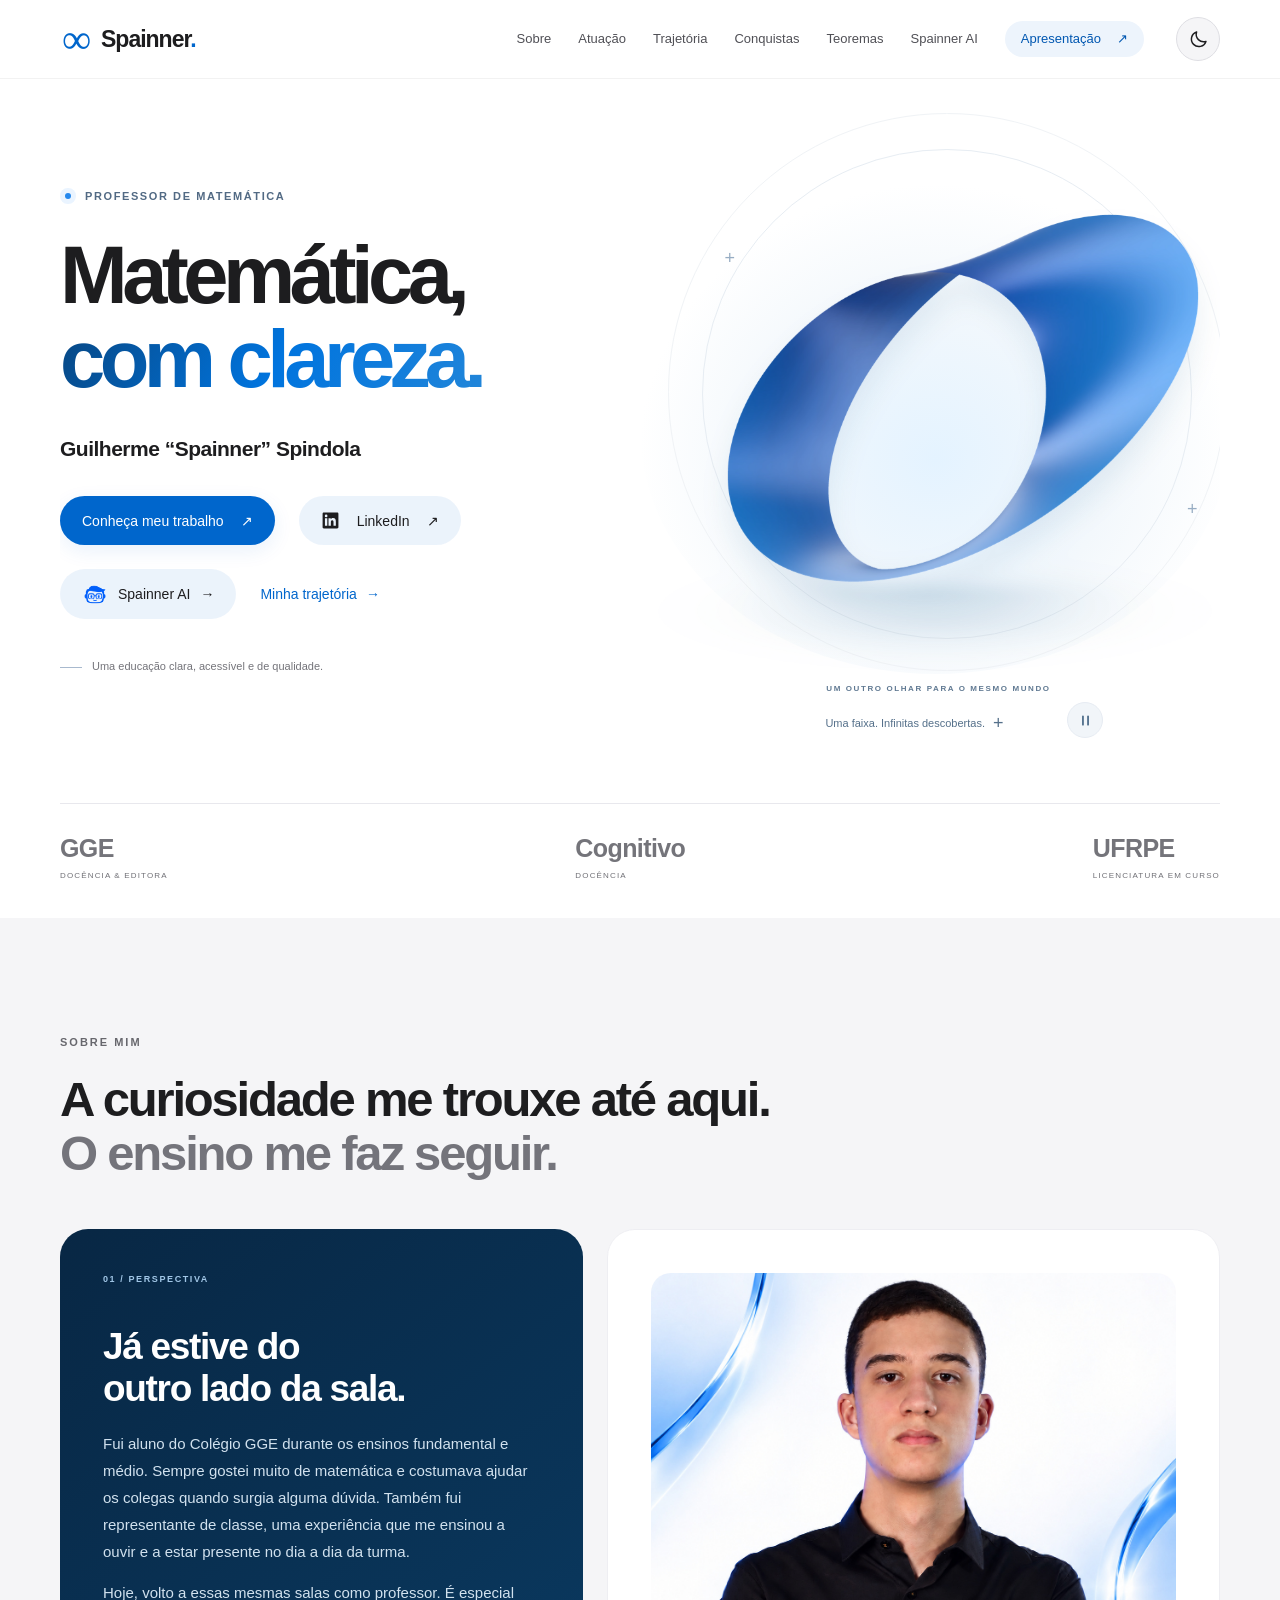
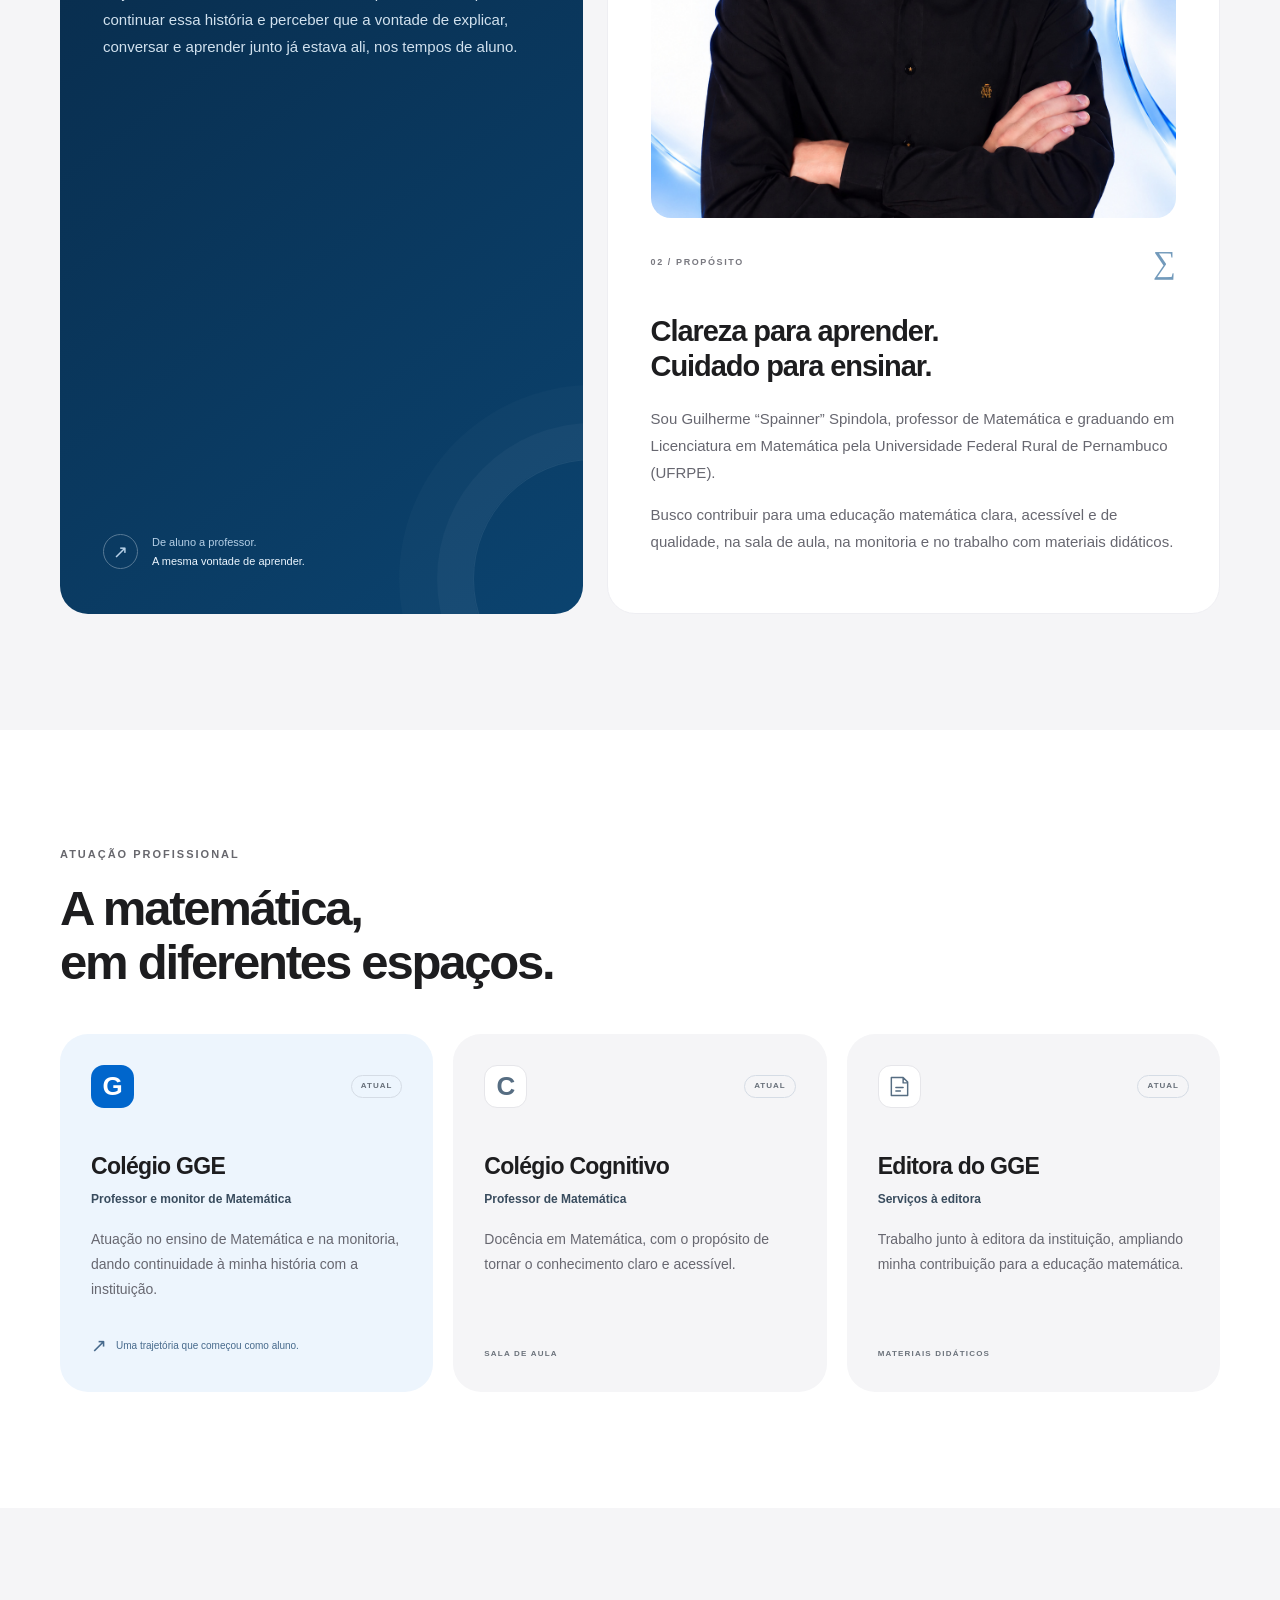
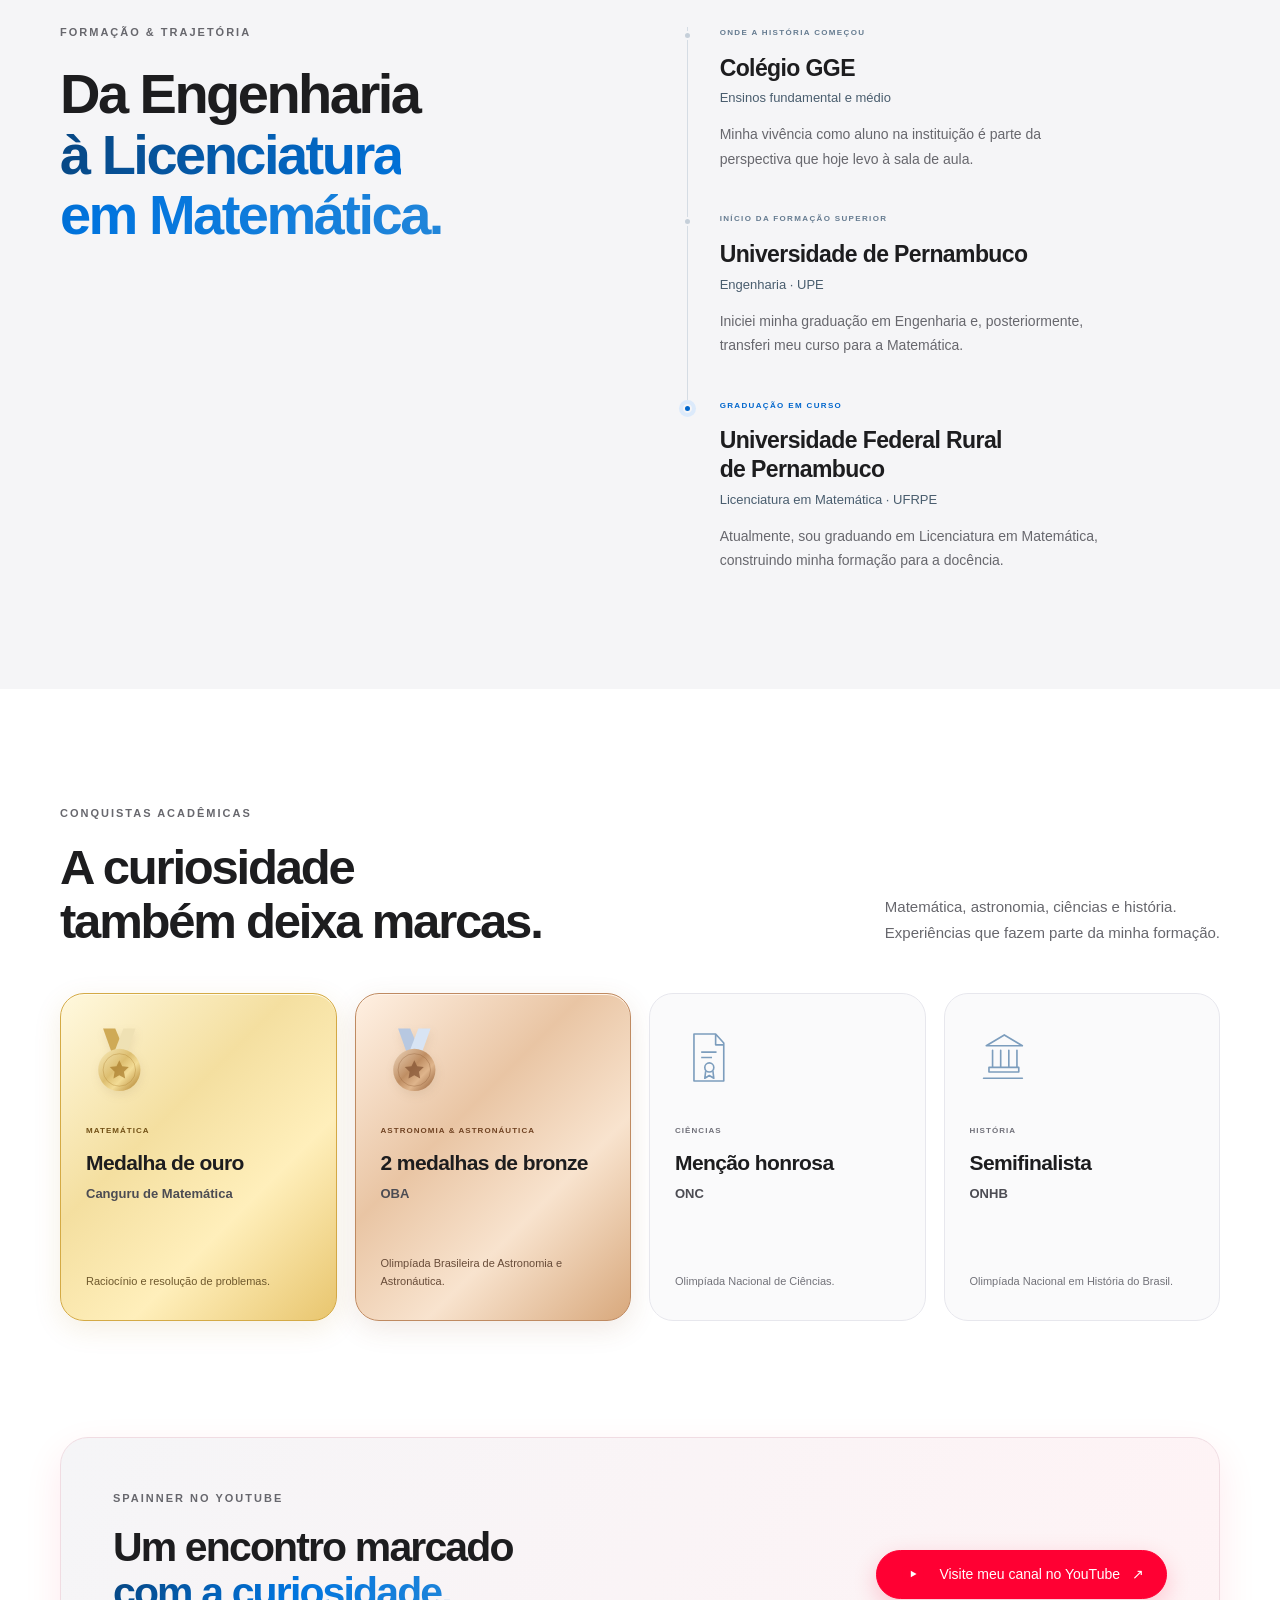
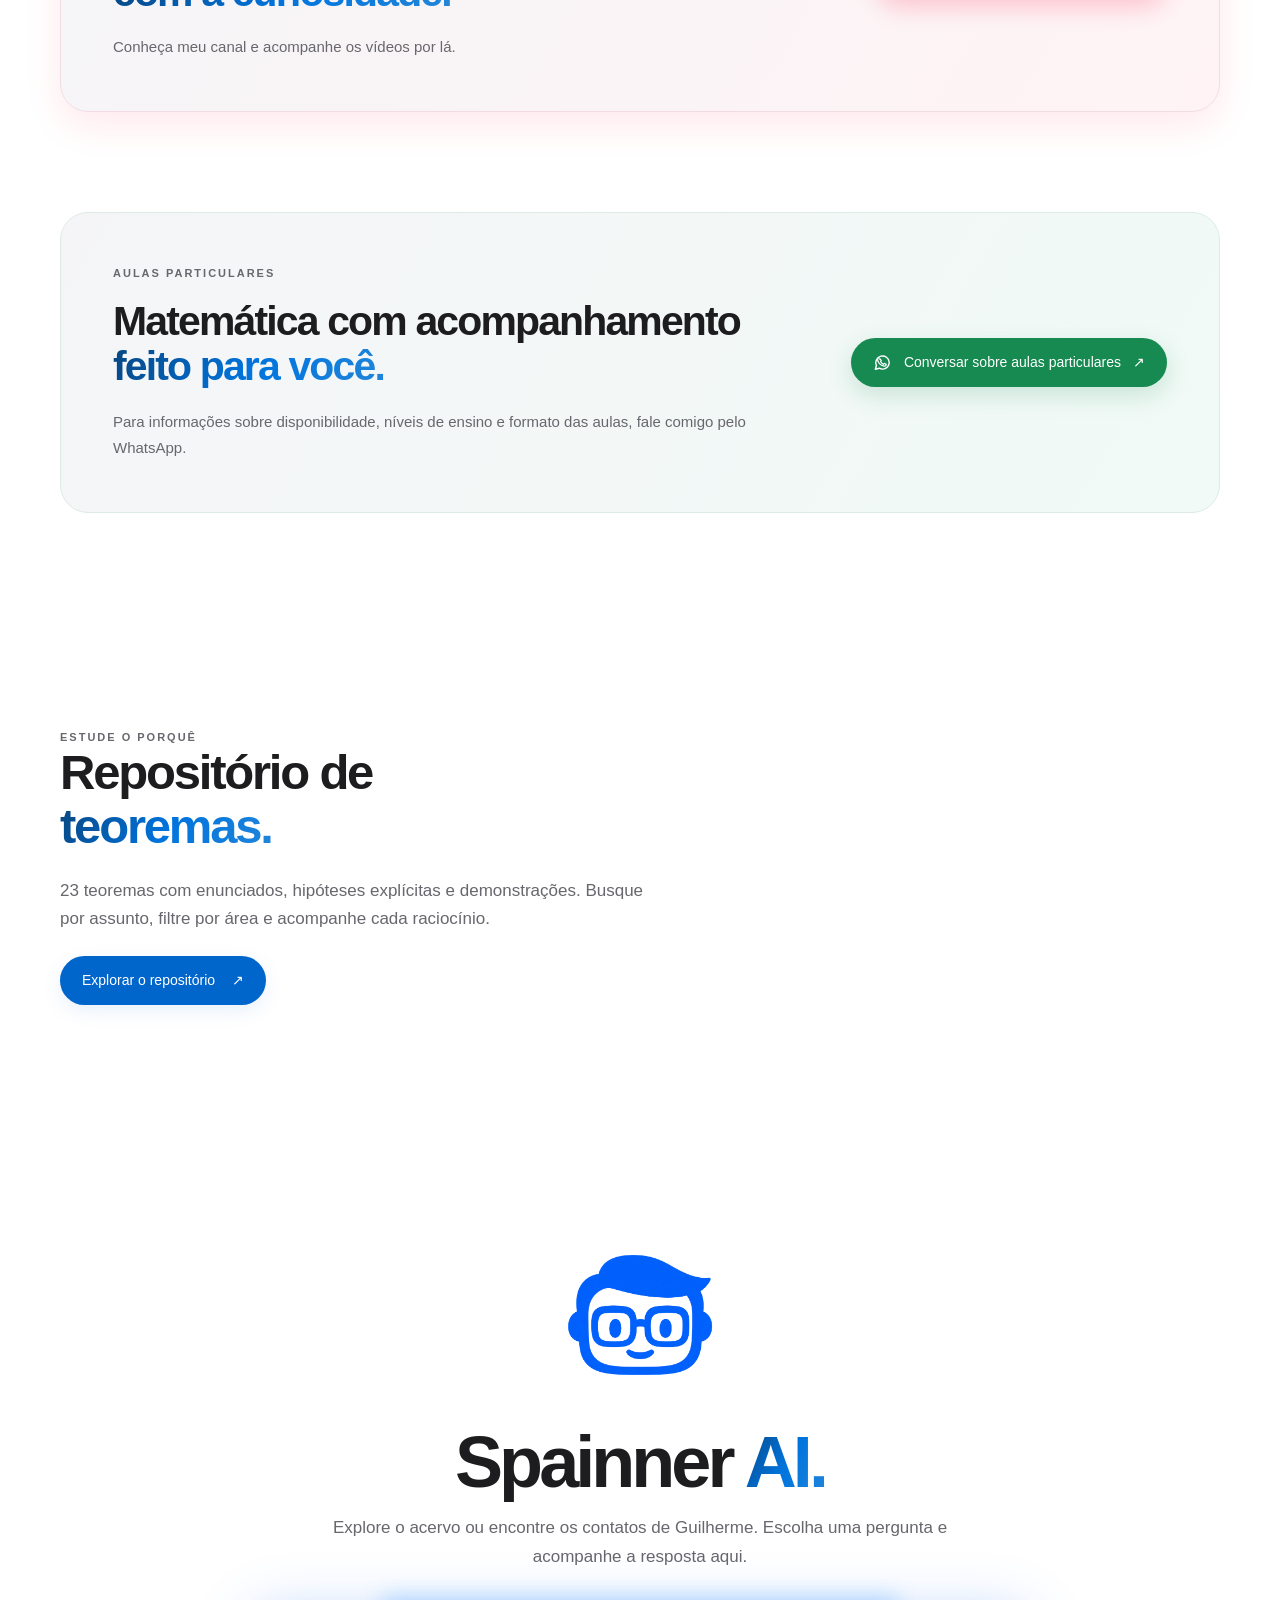
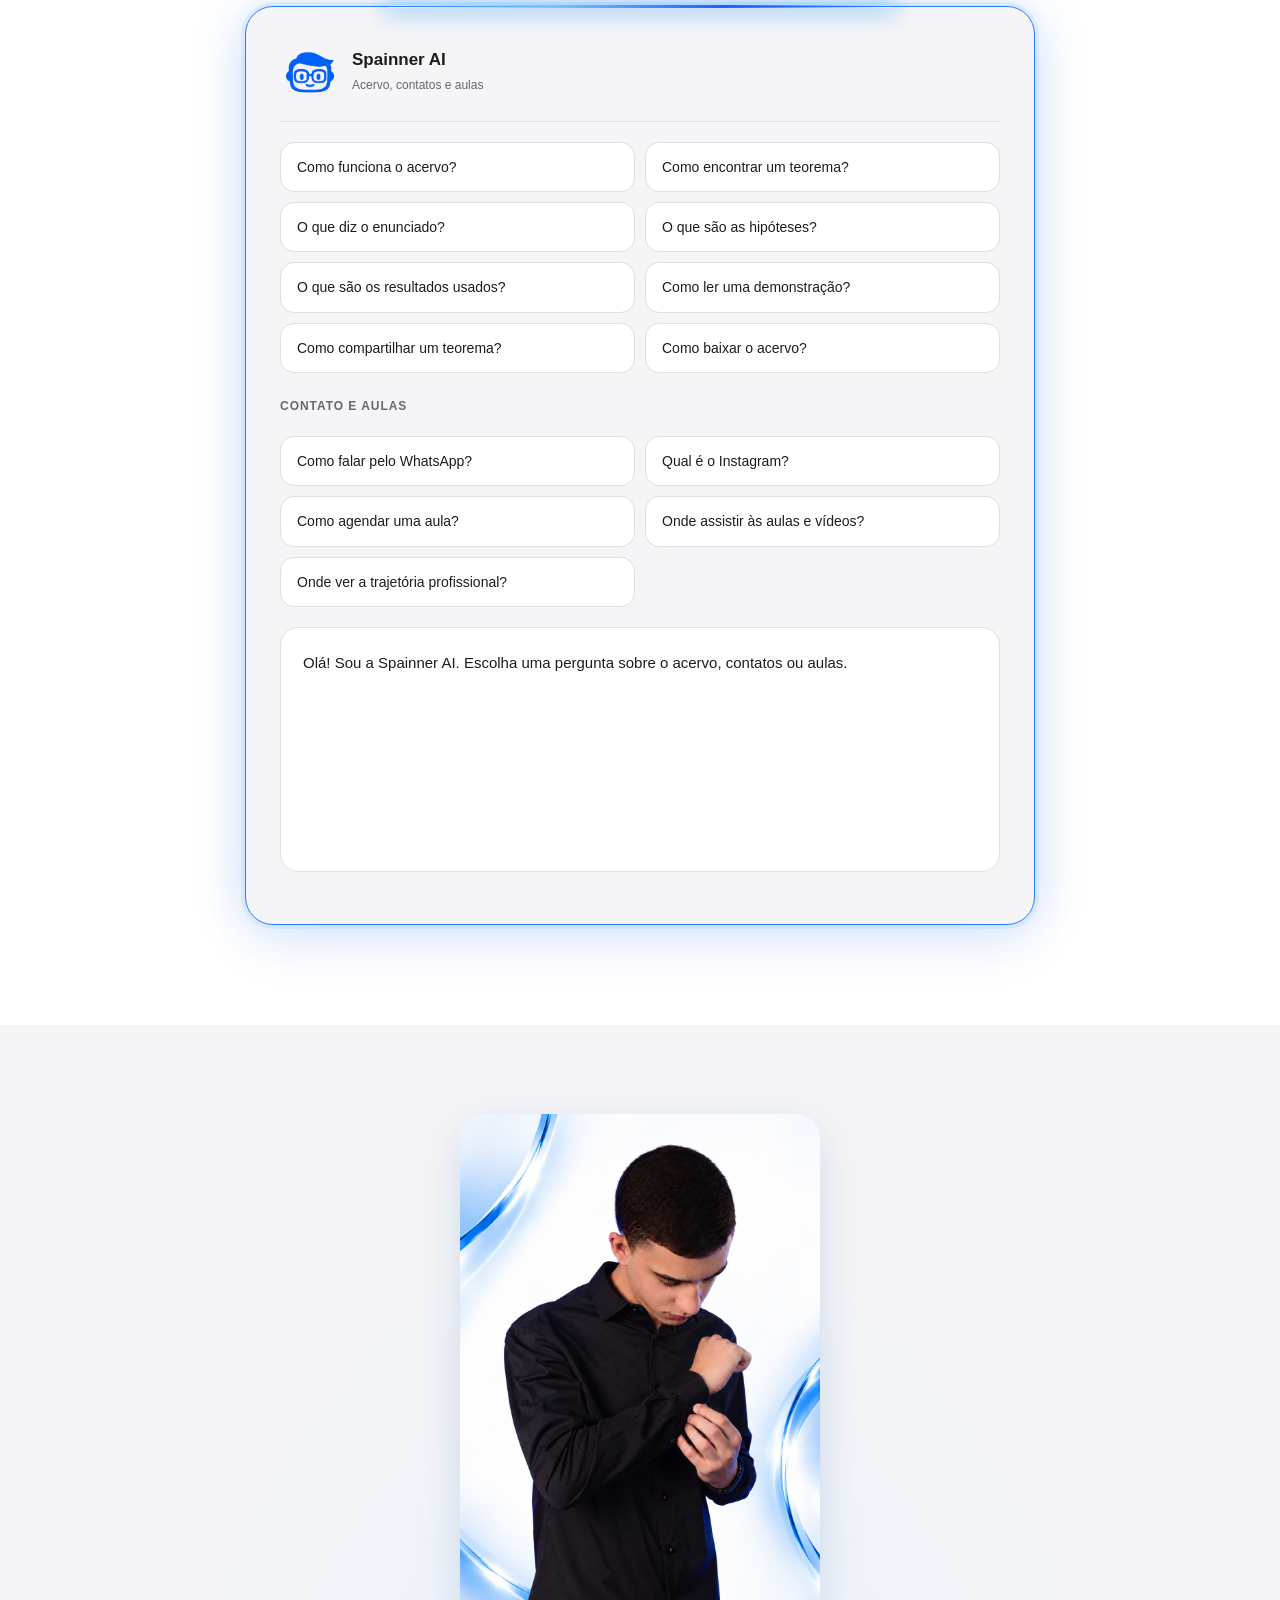
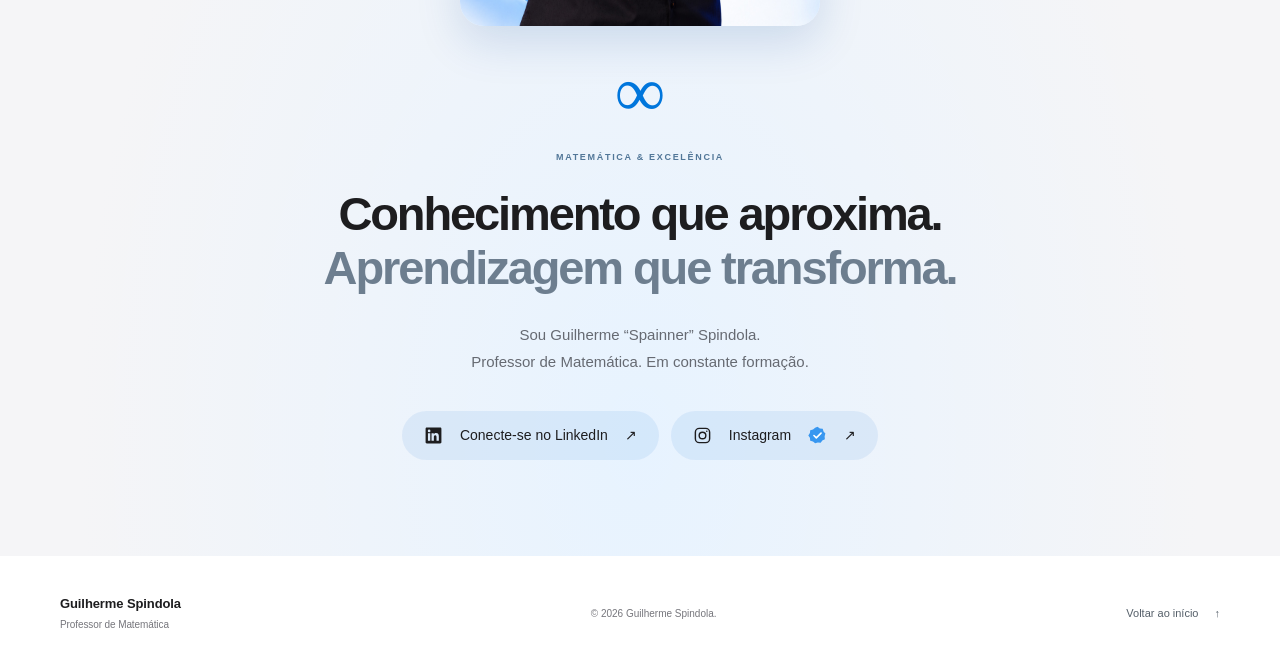
==== commit ccd47501: "Simplify Spainner AI branding and replace floating launcher with hero link" ====
--- a/index.html
+++ b/index.html
@@ -28,7 +28,7 @@
   <script type="application/ld+json">
   {"@context":"https://schema.org","@type":"Person","name":"Guilherme Spindola","alternateName":"Guilherme “Spainner” Spindola","url":"https://spainnerr.github.io/","jobTitle":"Professor de Matemática","description":"Professor e monitor de Matemática no Colégio GGE, prestador de serviços à editora da instituição e professor no Colégio Cognitivo. Graduando em Licenciatura em Matemática na UFRPE.","worksFor":[{"@type":"EducationalOrganization","name":"Colégio GGE"},{"@type":"EducationalOrganization","name":"Colégio Cognitivo"}],"sameAs":["https://www.linkedin.com/in/guilherme-spindola-a53a47384/","https://www.instagram.com/spainnerr"]}
   </script>
-<link rel="stylesheet" href="./assets/repository-guide.css?v=4">
+<link rel="stylesheet" href="./assets/repository-guide.css?v=5">
 </head>
 <body>
   <a class="skip-link" href="#conteudo">Pular para o conteúdo</a>
@@ -67,6 +67,7 @@
         <div class="hero-actions">
           <a class="button button-primary" href="#sobre">Conheça meu trabalho <span aria-hidden="true">↗</span></a>
           <a class="button button-secondary" href="https://www.linkedin.com/in/guilherme-spindola-a53a47384/" target="_blank" rel="noopener noreferrer"><svg class="linkedin-icon" viewBox="0 0 24 24" fill="currentColor" aria-hidden="true" focusable="false"><path d="M20.45 2H3.55C2.69 2 2 2.68 2 3.52v16.96c0 .84.69 1.52 1.55 1.52h16.9c.86 0 1.55-.68 1.55-1.52V3.52c0-.84-.69-1.52-1.55-1.52ZM7.93 18.75H4.98V9.2h2.95v9.55ZM6.46 7.9a1.71 1.71 0 1 1 0-3.42 1.71 1.71 0 0 1 0 3.42Zm12.29 10.85H15.8V14.1c0-1.11-.02-2.54-1.55-2.54-1.55 0-1.79 1.21-1.79 2.46v4.73H9.51V9.2h2.83v1.3h.04c.39-.74 1.36-1.52 2.8-1.52 3 0 3.57 1.98 3.57 4.56v5.21Z"/></svg> LinkedIn <span aria-hidden="true">↗</span></a>
+          <a class="button button-secondary ai-direct-link" href="#spainner-ai"><img src="./assets/spainner-ai-symbol.webp" width="26" height="26" alt=""> Spainner AI <span aria-hidden="true">→</span></a>
           <a class="text-link" href="#trajetoria">Minha trajetória <span aria-hidden="true">→</span></a>
         </div>
         <div class="hero-caption"><span class="caption-line" aria-hidden="true"></span> Uma educação clara, acessível e de qualidade.</div>
@@ -217,15 +218,15 @@
     <section class="section wrap" id="teoremas" aria-labelledby="theorems-title"><p class="eyebrow">ESTUDE O PORQUÊ</p><h2 id="theorems-title">Repositório de<br><span class="blue-text">teoremas.</span></h2><p style="max-width:600px;margin:24px 0;color:var(--muted)">23 teoremas com enunciados, hipóteses explícitas e demonstrações. Busque por assunto, filtre por área e acompanhe cada raciocínio.</p><a class="button button-primary" href="./teoremas.html">Explorar o repositório <span aria-hidden="true">↗</span></a></section>
 
     <section class="section spainner-ai-section wrap" id="spainner-ai" tabindex="-1" aria-labelledby="spainner-ai-title">
-      <div class="spainner-ai-heading"><img class="spainner-ai-logo" src="./assets/spainner-ai-logo.webp" alt="Spainner AI — logo oficial" width="1254" height="1254" loading="lazy">
-        <p class="eyebrow"><span class="blue-dot" aria-hidden="true"></span> ASSISTENTE INTERATIVO</p>
+      <div class="spainner-ai-heading"><img class="spainner-ai-logo" src="./assets/spainner-ai-symbol.webp" alt="Spainner AI — logo oficial" width="1280" height="1280" loading="lazy">
+        
         <h2 id="spainner-ai-title">Spainner <span class="blue-text">AI.</span></h2>
         <p>Explore o acervo ou encontre os contatos de Guilherme. Escolha uma pergunta e acompanhe a resposta aqui.</p>
       </div>
       <div class="spainner-ai-card">
-        <div class="spainner-ai-status"><span class="spainner-ai-avatar" aria-hidden="true"><img src="./assets/spainner-ai-logo.webp" alt="" width="1254" height="1254"></span><span><strong>Spainner AI</strong><small>Acervo, contatos e aulas</small></span><span class="spainner-ai-free">Gratuito</span></div>
+        <div class="spainner-ai-status"><span class="spainner-ai-avatar" aria-hidden="true"><img src="./assets/spainner-ai-symbol.webp" alt="" width="1280" height="1280"></span><span><strong>Spainner AI</strong><small>Acervo, contatos e aulas</small></span></div>
         <div class="guide-questions" role="group" aria-label="Perguntas sobre o acervo"><button type="button" data-guide-question="start" aria-pressed="false">Como funciona o acervo?</button><button type="button" data-guide-question="search" aria-pressed="false">Como encontrar um teorema?</button><button type="button" data-guide-question="statement" aria-pressed="false">O que diz o enunciado?</button><button type="button" data-guide-question="hypotheses" aria-pressed="false">O que são as hipóteses?</button><button type="button" data-guide-question="dependencies" aria-pressed="false">O que são os resultados usados?</button><button type="button" data-guide-question="proof" aria-pressed="false">Como ler uma demonstração?</button><button type="button" data-guide-question="share" aria-pressed="false">Como compartilhar um teorema?</button><button type="button" data-guide-question="download" aria-pressed="false">Como baixar o acervo?</button></div><p class="guide-group-title">Contato e aulas</p><div class="guide-questions" role="group" aria-label="Perguntas sobre contatos e aulas"><button type="button" data-guide-question="whatsapp" aria-pressed="false">Como falar pelo WhatsApp?</button><button type="button" data-guide-question="instagram" aria-pressed="false">Qual é o Instagram?</button><button type="button" data-guide-question="lessons" aria-pressed="false">Como agendar uma aula?</button><button type="button" data-guide-question="youtube" aria-pressed="false">Onde assistir às aulas e vídeos?</button><button type="button" data-guide-question="linkedin" aria-pressed="false">Onde ver a trajetória profissional?</button></div><div id="repository-guide-answer" class="guide-answer" role="region" aria-label="Resposta da Spainner AI"><p>Olá! Sou a Spainner AI. Escolha uma pergunta sobre o acervo, contatos ou aulas.</p></div>
-        <p class="spainner-ai-disclaimer">Respostas preparadas sobre o acervo, contatos e aulas. Escolha uma pergunta para começar.</p>
+        
       </div>
     </section>
 
@@ -251,6 +252,6 @@
     <a class="back-to-top" href="#inicio">Voltar ao início <span aria-hidden="true">↑</span></a>
   </footer>
 <script src="./assets/repository-guide.js?v=4" defer></script>
-<div id="guide-announcement" class="guide-sr-only" role="status" aria-live="polite" aria-atomic="true"></div><a class="spainner-ai-launcher" href="#spainner-ai" aria-label="Ir para a Spainner AI"><span class="spainner-ai-avatar" aria-hidden="true"><img src="./assets/spainner-ai-logo.webp" alt="" width="1254" height="1254"></span><span class="launcher-label">Spainner AI</span></a></body>
+<div id="guide-announcement" class="guide-sr-only" role="status" aria-live="polite" aria-atomic="true"></div></body>
 </html>
 
--- a/assets/repository-guide.css
+++ b/assets/repository-guide.css
@@ -15,13 +15,19 @@
 .guide-sr-only{position:absolute!important;width:1px;height:1px;padding:0;margin:-1px;overflow:hidden;clip:rect(0,0,0,0);white-space:nowrap;border:0}
 .spainner-ai-avatar{display:block;position:relative;flex-shrink:0;width:60px;height:60px;overflow:hidden;background:#fff;border-radius:18px;border:1px solid #d8e8ff}
 .spainner-ai-avatar img{position:absolute;width:100px!important;height:100px!important;max-width:none!important;left:-20px;top:-10px}
-.spainner-ai-launcher{position:fixed;right:max(22px,env(safe-area-inset-right));bottom:calc(22px + env(safe-area-inset-bottom));z-index:60;display:flex;align-items:center;gap:10px;padding:6px 16px 6px 6px;border:1px solid #438dff;border-radius:24px;background:#0755cf;color:#fff!important;text-decoration:none;box-shadow:0 0 24px #247bff55,0 8px 30px #001c6340;font:600 14px/1.2 -apple-system,BlinkMacSystemFont,"Segoe UI",sans-serif;transition:transform .2s}
-.spainner-ai-launcher:hover{transform:translateY(-3px)}
-.spainner-ai-launcher:focus-visible{outline:3px solid #69c9ff;outline-offset:5px}
-body{padding-bottom:100px}
+
+
+
+
 @keyframes guide-caret{50%{opacity:0}}
-@media(max-width:600px){.spainner-ai-launcher{right:14px;bottom:calc(14px + env(safe-area-inset-bottom));padding:5px;border-radius:22px}.launcher-label{display:none}.spainner-ai-logo{width:180px}.guide-answer{padding:18px}.guide-answer .guide-typed-text{min-height:8.5em}}
-@media(prefers-reduced-motion:reduce){.guide-typed-text.is-typing:after{animation:none}.spainner-ai-launcher{transition:none}html{scroll-behavior:auto!important}}
-@media print{.spainner-ai-launcher{display:none}body{padding-bottom:0}}
+@media(max-width:600px){.launcher-label{display:none}.spainner-ai-logo{width:180px}.guide-answer{padding:18px}.guide-answer .guide-typed-text{min-height:8.5em}}
+@media(prefers-reduced-motion:reduce){.guide-typed-text.is-typing:after{animation:none}html{scroll-behavior:auto!important}}
+@media print{body{padding-bottom:0}}
 
 .guide-answer{scroll-margin-block:120px}.spainner-ai-status>span:nth-child(2){min-width:0}.spainner-ai-status small{font-size:12px}
+
+/* Símbolo sem fundo e acesso junto aos links da apresentação. */
+.spainner-ai-logo{background:transparent;border:0;border-radius:0;width:180px;height:auto}
+.spainner-ai-avatar{background:transparent;border:0;border-radius:0;overflow:visible}
+.spainner-ai-avatar img{position:static;width:100%!important;height:100%!important;object-fit:contain;max-width:100%!important}
+.ai-direct-link{gap:10px}.ai-direct-link img{width:26px;height:26px;object-fit:contain;flex-shrink:0}
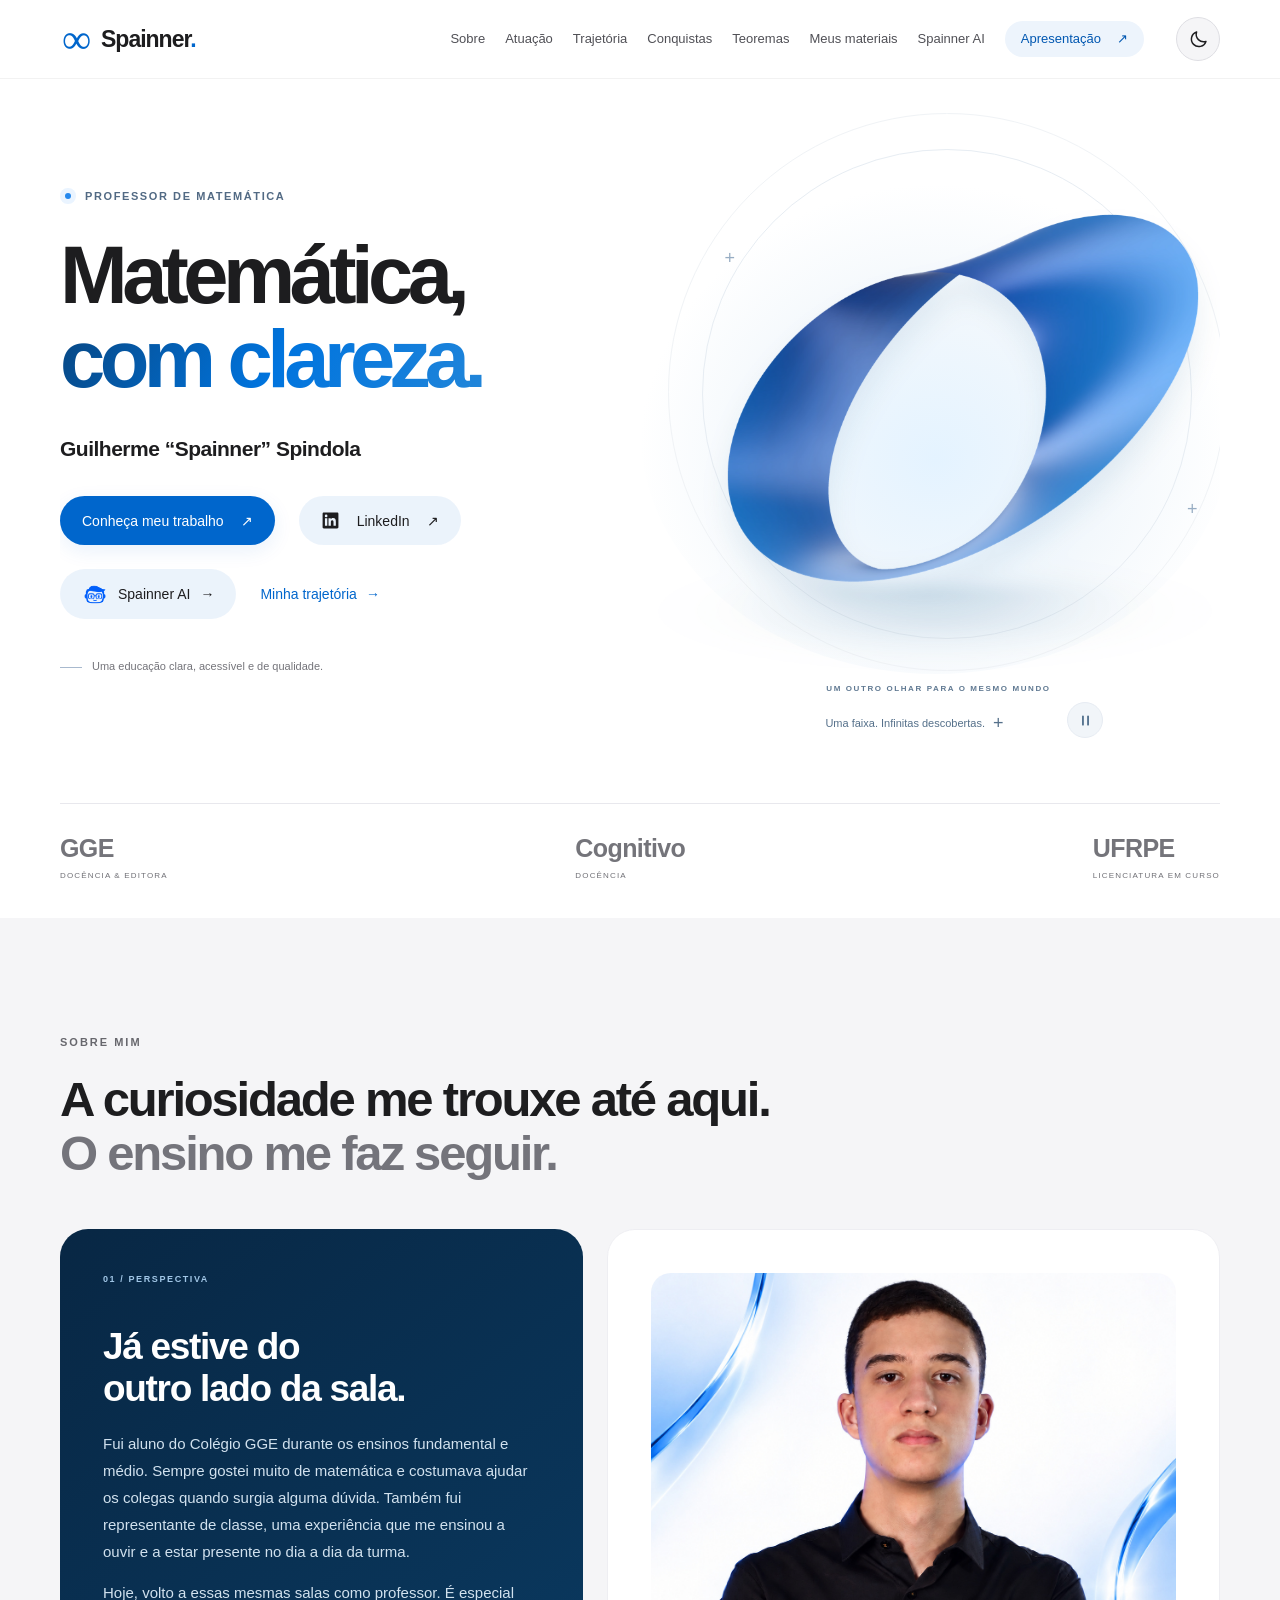
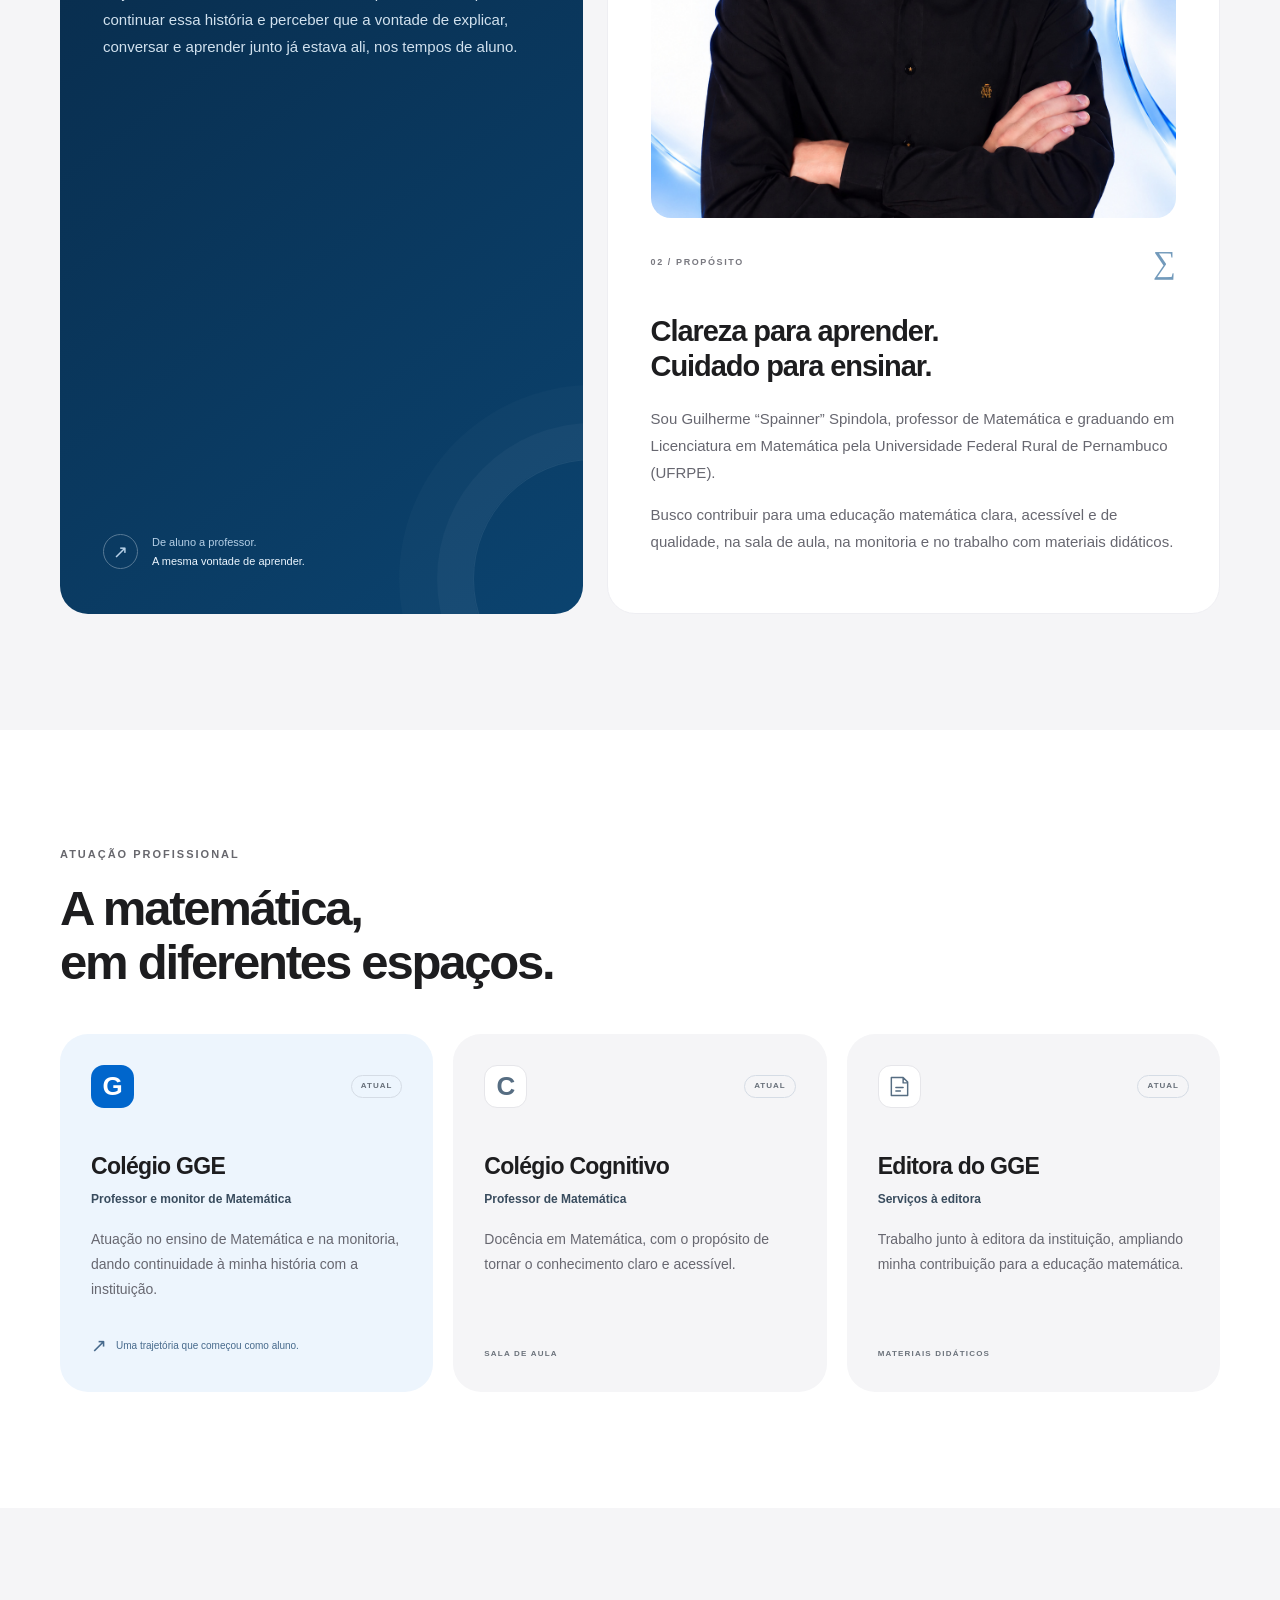
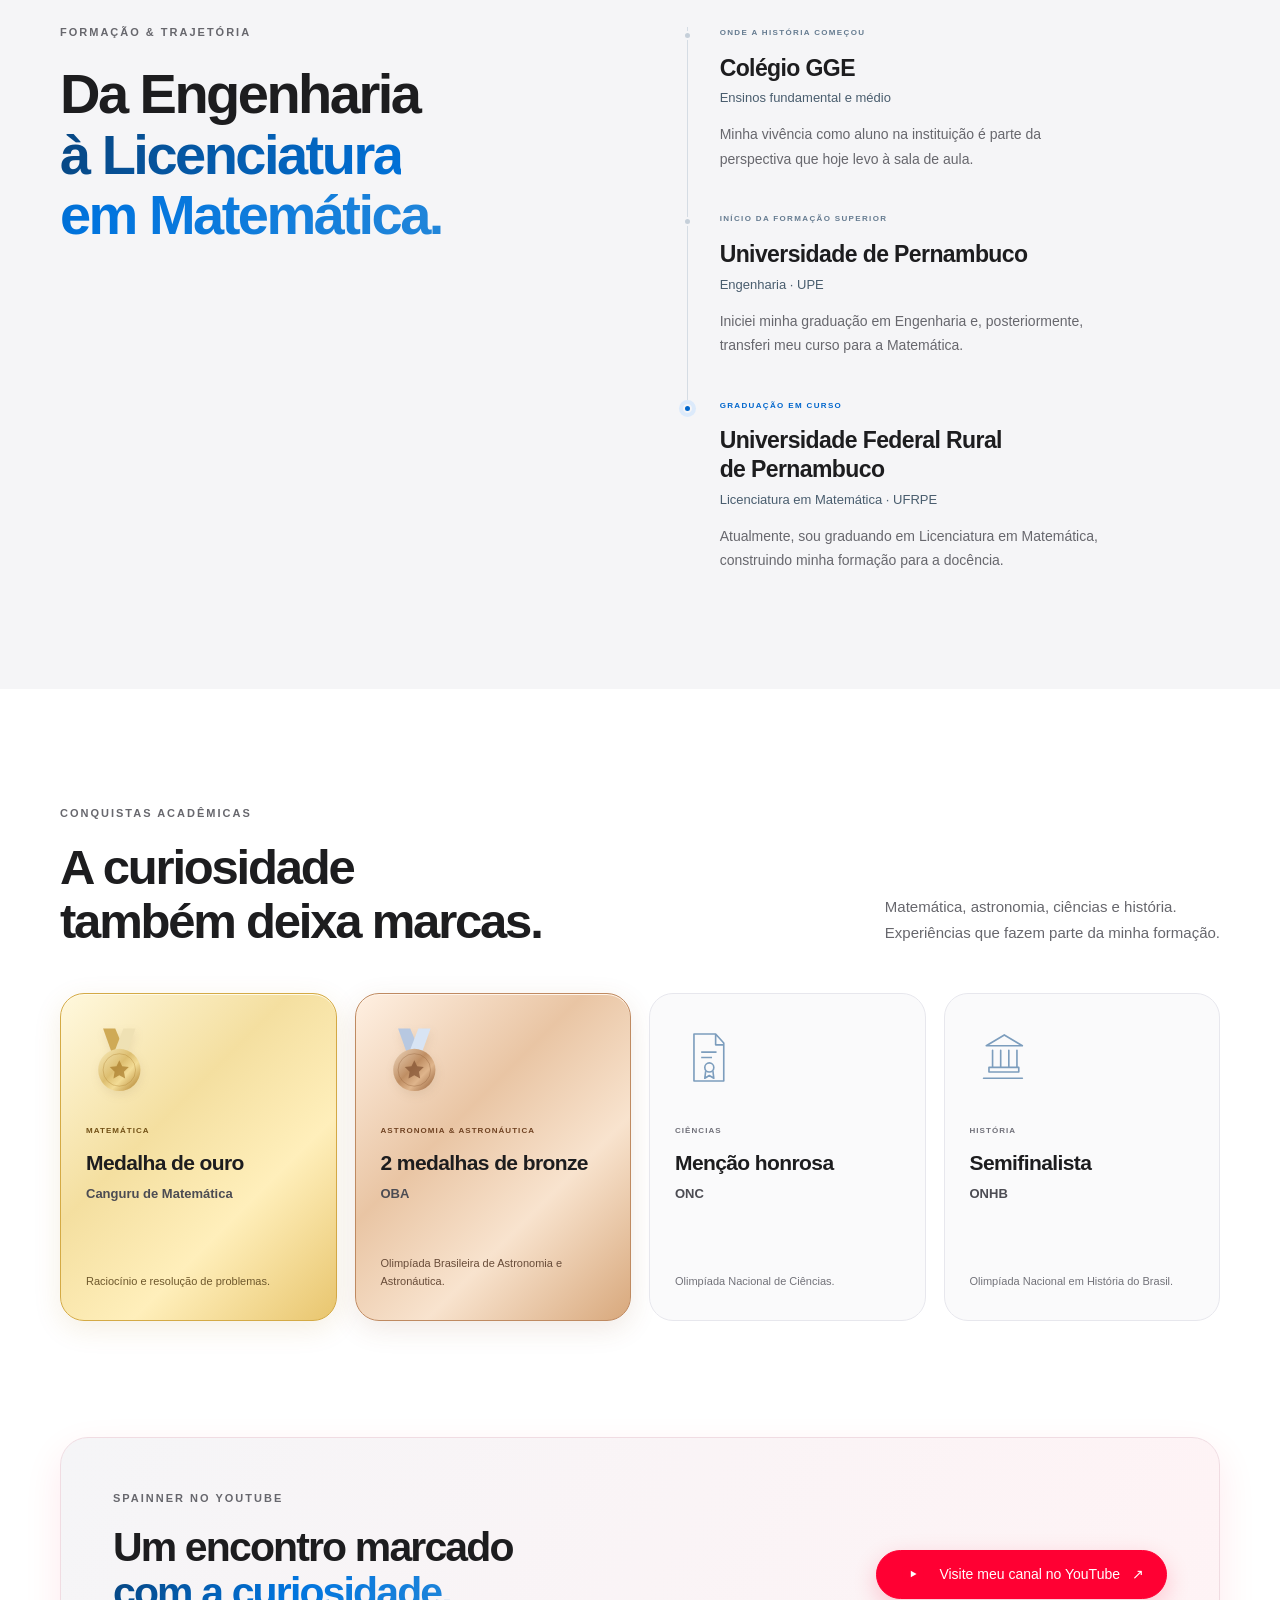
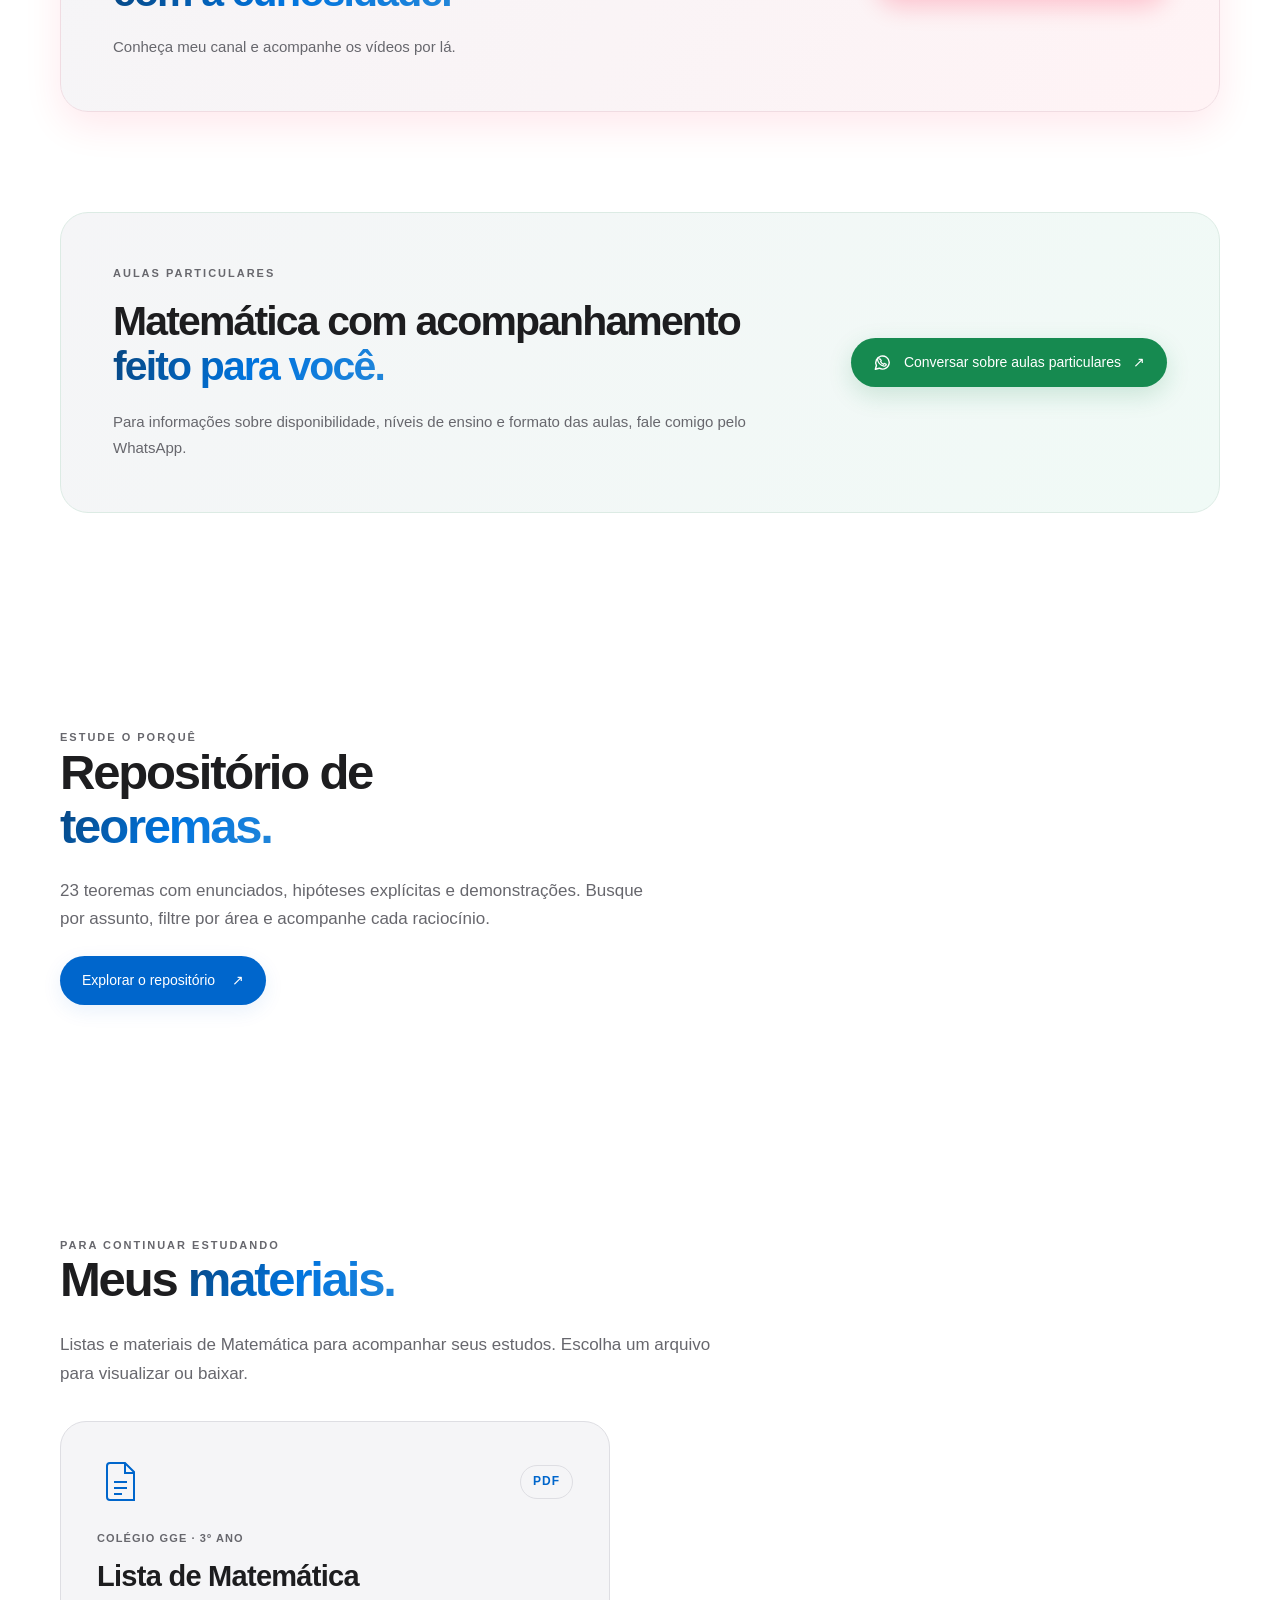
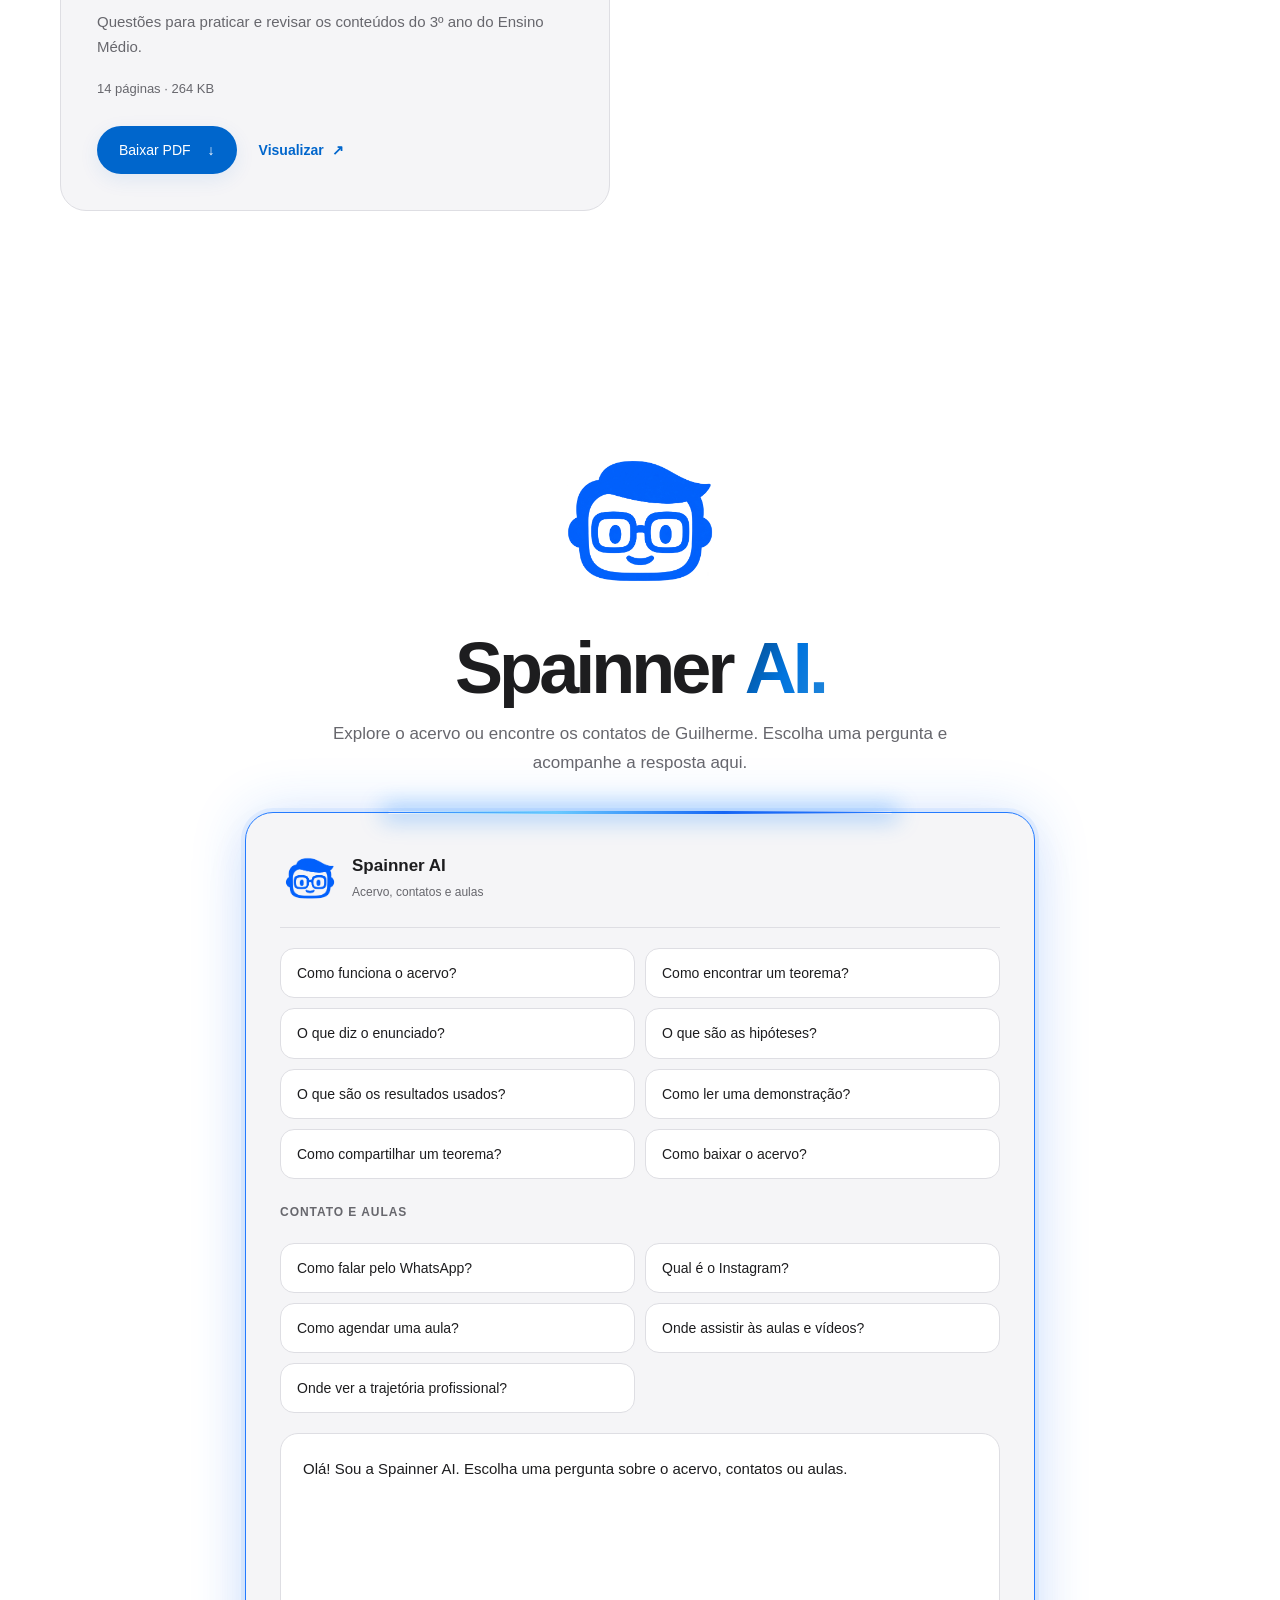
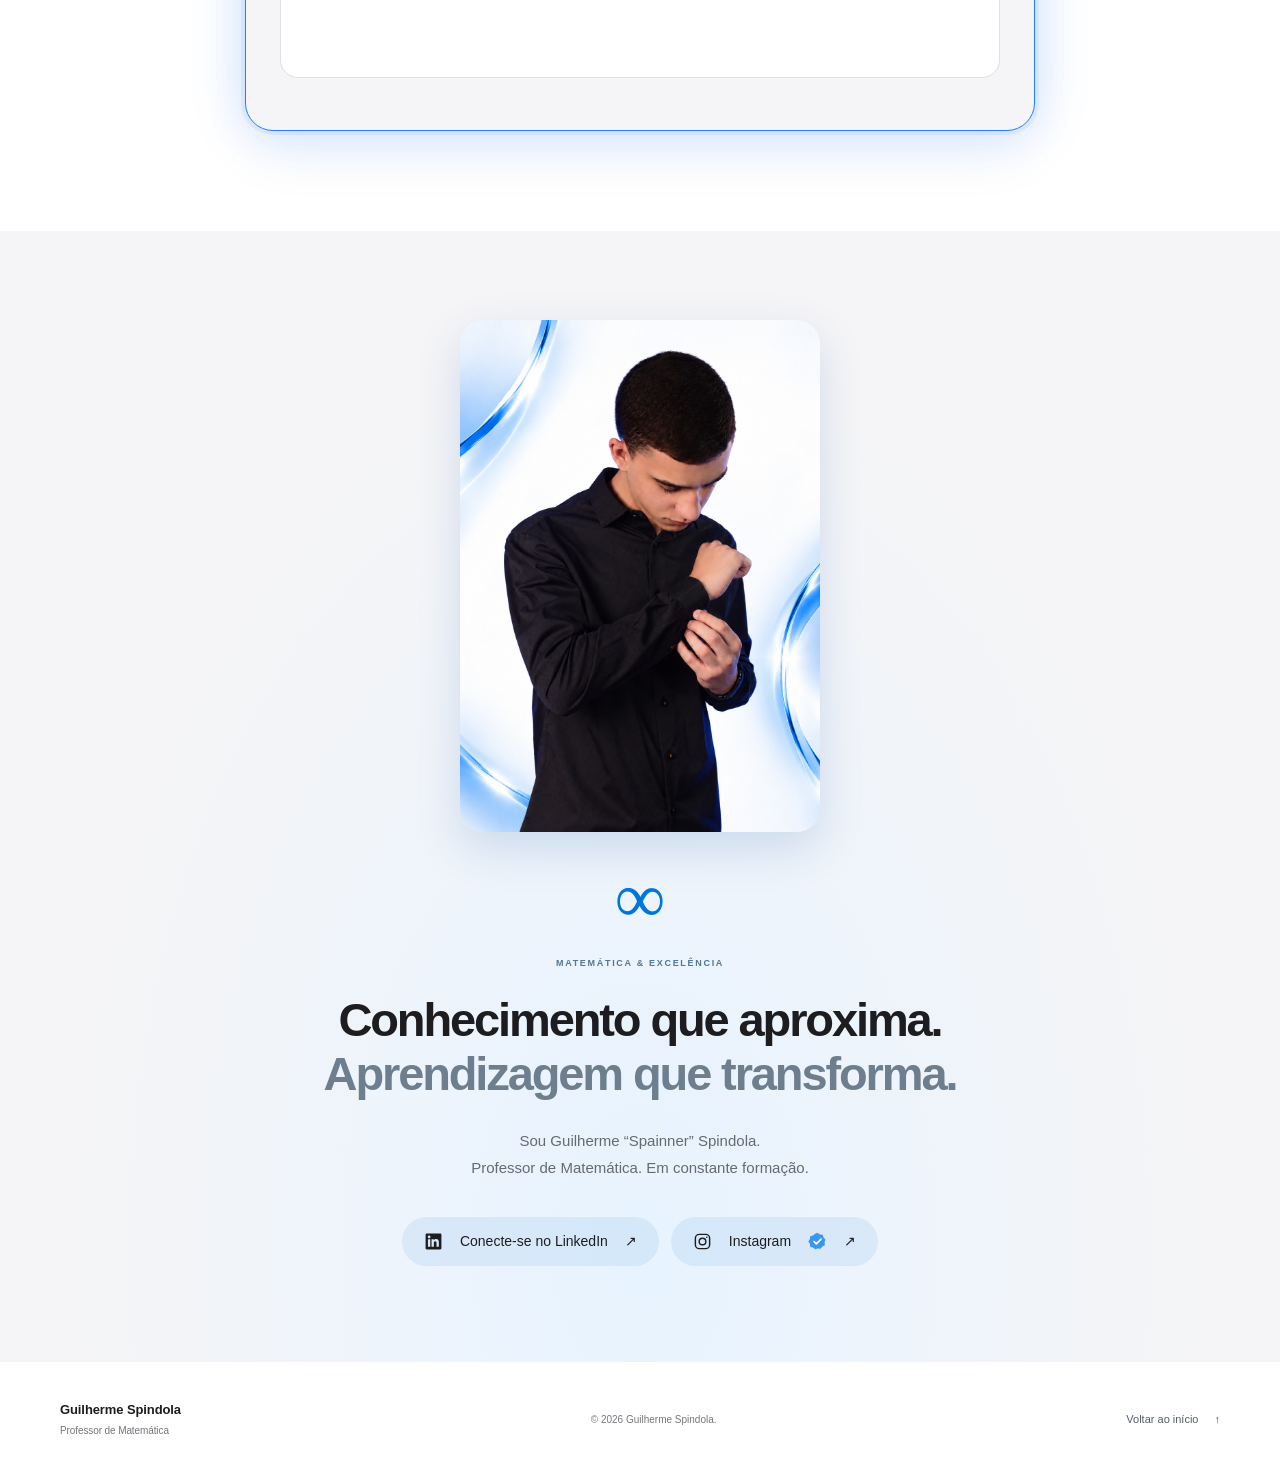
==== commit a05514cb: "Add Meus materiais section and GGE third-year PDF download" ====
--- a/index.html
+++ b/index.html
@@ -29,6 +29,7 @@
   {"@context":"https://schema.org","@type":"Person","name":"Guilherme Spindola","alternateName":"Guilherme “Spainner” Spindola","url":"https://spainnerr.github.io/","jobTitle":"Professor de Matemática","description":"Professor e monitor de Matemática no Colégio GGE, prestador de serviços à editora da instituição e professor no Colégio Cognitivo. Graduando em Licenciatura em Matemática na UFRPE.","worksFor":[{"@type":"EducationalOrganization","name":"Colégio GGE"},{"@type":"EducationalOrganization","name":"Colégio Cognitivo"}],"sameAs":["https://www.linkedin.com/in/guilherme-spindola-a53a47384/","https://www.instagram.com/spainnerr"]}
   </script>
 <link rel="stylesheet" href="./assets/repository-guide.css?v=5">
+<link rel="stylesheet" href="./assets/materials.css?v=1">
 </head>
 <body>
   <a class="skip-link" href="#conteudo">Pular para o conteúdo</a>
@@ -52,6 +53,7 @@
         <a href="#trajetoria">Trajetória</a>
         <a href="#conquistas">Conquistas</a>
         <a href="./teoremas.html">Teoremas</a>
+        <a href="#materiais">Meus materiais</a>
         <a href="#spainner-ai">Spainner AI</a>
         <a class="nav-button" href="#apresentacao">Apresentação <span aria-hidden="true">↗</span></a>
       </div>
@@ -217,6 +219,29 @@
 
     <section class="section wrap" id="teoremas" aria-labelledby="theorems-title"><p class="eyebrow">ESTUDE O PORQUÊ</p><h2 id="theorems-title">Repositório de<br><span class="blue-text">teoremas.</span></h2><p style="max-width:600px;margin:24px 0;color:var(--muted)">23 teoremas com enunciados, hipóteses explícitas e demonstrações. Busque por assunto, filtre por área e acompanhe cada raciocínio.</p><a class="button button-primary" href="./teoremas.html">Explorar o repositório <span aria-hidden="true">↗</span></a></section>
 
+
+    <section class="section wrap materials-section" id="materiais" aria-labelledby="materials-title">
+      <p class="eyebrow">PARA CONTINUAR ESTUDANDO</p>
+      <h2 id="materials-title">Meus <span class="blue-text">materiais.</span></h2>
+      <p class="materials-intro">Listas e materiais de Matemática para acompanhar seus estudos. Escolha um arquivo para visualizar ou baixar.</p>
+      <div class="materials-grid">
+        <article class="material-card" aria-labelledby="material-gge-3-title">
+          <div class="material-topline">
+            <svg class="material-icon" viewBox="0 0 48 48" fill="none" stroke="currentColor" stroke-width="2" aria-hidden="true"><path d="M13 5h15l9 9v28H13a3 3 0 0 1-3-3V8a3 3 0 0 1 3-3Z"/><path d="M28 5v10h9M17 24h13M17 30h13M17 36h8"/></svg>
+            <span class="material-badge">PDF</span>
+          </div>
+          <p class="material-category">COLÉGIO GGE · 3º ANO</p>
+          <h3 id="material-gge-3-title">Lista de Matemática</h3>
+          <p class="material-description">Questões para praticar e revisar os conteúdos do 3º ano do Ensino Médio.</p>
+          <p class="material-meta">14 páginas <span aria-hidden="true">·</span> 264 KB</p>
+          <div class="material-actions">
+            <a class="button button-primary" href="./materiais/lista3anogge.pdf" download="lista3anogge.pdf" aria-label="Baixar Lista de Matemática do 3º ano do Colégio GGE em PDF">Baixar PDF <span aria-hidden="true">↓</span></a>
+            <a class="material-view" href="./materiais/lista3anogge.pdf" target="_blank" rel="noopener noreferrer" aria-label="Visualizar Lista de Matemática do 3º ano do Colégio GGE em nova aba">Visualizar <span aria-hidden="true">↗</span></a>
+          </div>
+        </article>
+      </div>
+    </section>
+
     <section class="section spainner-ai-section wrap" id="spainner-ai" tabindex="-1" aria-labelledby="spainner-ai-title">
       <div class="spainner-ai-heading"><img class="spainner-ai-logo" src="./assets/spainner-ai-symbol.webp" alt="Spainner AI — logo oficial" width="1280" height="1280" loading="lazy">
         
--- a/assets/repository-guide.css
+++ b/assets/repository-guide.css
@@ -31,3 +31,21 @@
 .spainner-ai-avatar{background:transparent;border:0;border-radius:0;overflow:visible}
 .spainner-ai-avatar img{position:static;width:100%!important;height:100%!important;object-fit:contain;max-width:100%!important}
 .ai-direct-link{gap:10px}.ai-direct-link img{width:26px;height:26px;object-fit:contain;flex-shrink:0}
+
+/* Pulsação suave do neon: ciclo de quatro segundos, sem alterar o layout. */
+@keyframes spainner-neon-breathe {
+  0%,100% { border-color:#247bff80; box-shadow:0 0 0 3px #247bff0d,0 0 20px #247bff20,0 14px 40px #0066cc0d; }
+  50% { border-color:#62b5ff; box-shadow:0 0 0 4px #247bff24,0 0 48px #247bff55,0 18px 55px #0066cc26; }
+}
+@keyframes spainner-neon-strip {
+  0%,100% { opacity:.4; }
+  50% { opacity:1; }
+}
+@media (prefers-reduced-motion:no-preference) {
+  #spainner-ai .spainner-ai-card,#spainner-ai.assistant { animation:spainner-neon-breathe 4s ease-in-out infinite; }
+  #spainner-ai .spainner-ai-card:before,#spainner-ai.assistant:before { animation:spainner-neon-strip 4s ease-in-out infinite; }
+}
+@media print {
+  #spainner-ai .spainner-ai-card,#spainner-ai.assistant,
+  #spainner-ai .spainner-ai-card:before,#spainner-ai.assistant:before { animation:none; }
+}
--- a/assets/materials.css
+++ b/assets/materials.css
@@ -0,0 +1,18 @@
+/* Materiais públicos para download; publicação feita pelo proprietário via repositório. */
+.materials-section{scroll-margin-top:100px}
+.materials-intro{max-width:660px;color:var(--muted);line-height:1.7;margin:24px 0 32px}
+.materials-grid{display:grid;grid-template-columns:repeat(auto-fit,minmax(min(100%,330px),1fr));gap:24px}
+.material-card{max-width:550px;padding:clamp(24px,4vw,36px);border:1px solid var(--line);border-radius:26px;background:var(--paper);display:flex;flex-direction:column}
+.material-topline{display:flex;justify-content:space-between;align-items:center;margin-bottom:24px}
+.material-icon{width:48px;height:48px;color:var(--blue)}
+.material-badge{font-size:12px;font-weight:700;letter-spacing:.08em;padding:6px 12px;border:1px solid var(--line);border-radius:100px;color:var(--blue)}
+.material-category{font-size:11px;font-weight:650;letter-spacing:.1em;color:var(--muted);margin-bottom:10px}
+.material-card h3{font-size:clamp(23px,3vw,29px);line-height:1.25;letter-spacing:-.025em}
+.material-description{font-size:15px;color:var(--muted);margin:16px 0;line-height:1.65}
+.material-meta{font-size:13px;color:var(--muted);margin:4px 0 26px}
+.material-actions{display:flex;align-items:center;gap:22px;flex-wrap:wrap;margin-top:auto}
+.material-actions .button{font-size:14px;min-height:48px}
+.material-view{display:inline-flex;align-items:center;gap:8px;min-height:44px;color:var(--blue);font-size:14px;font-weight:600}
+.material-view:hover{text-decoration:underline;text-underline-offset:4px}
+@media(min-width:1101px){.nav-links{gap:20px}}
+@media(max-width:480px){.material-actions{gap:12px 20px}.material-card{border-radius:22px}}
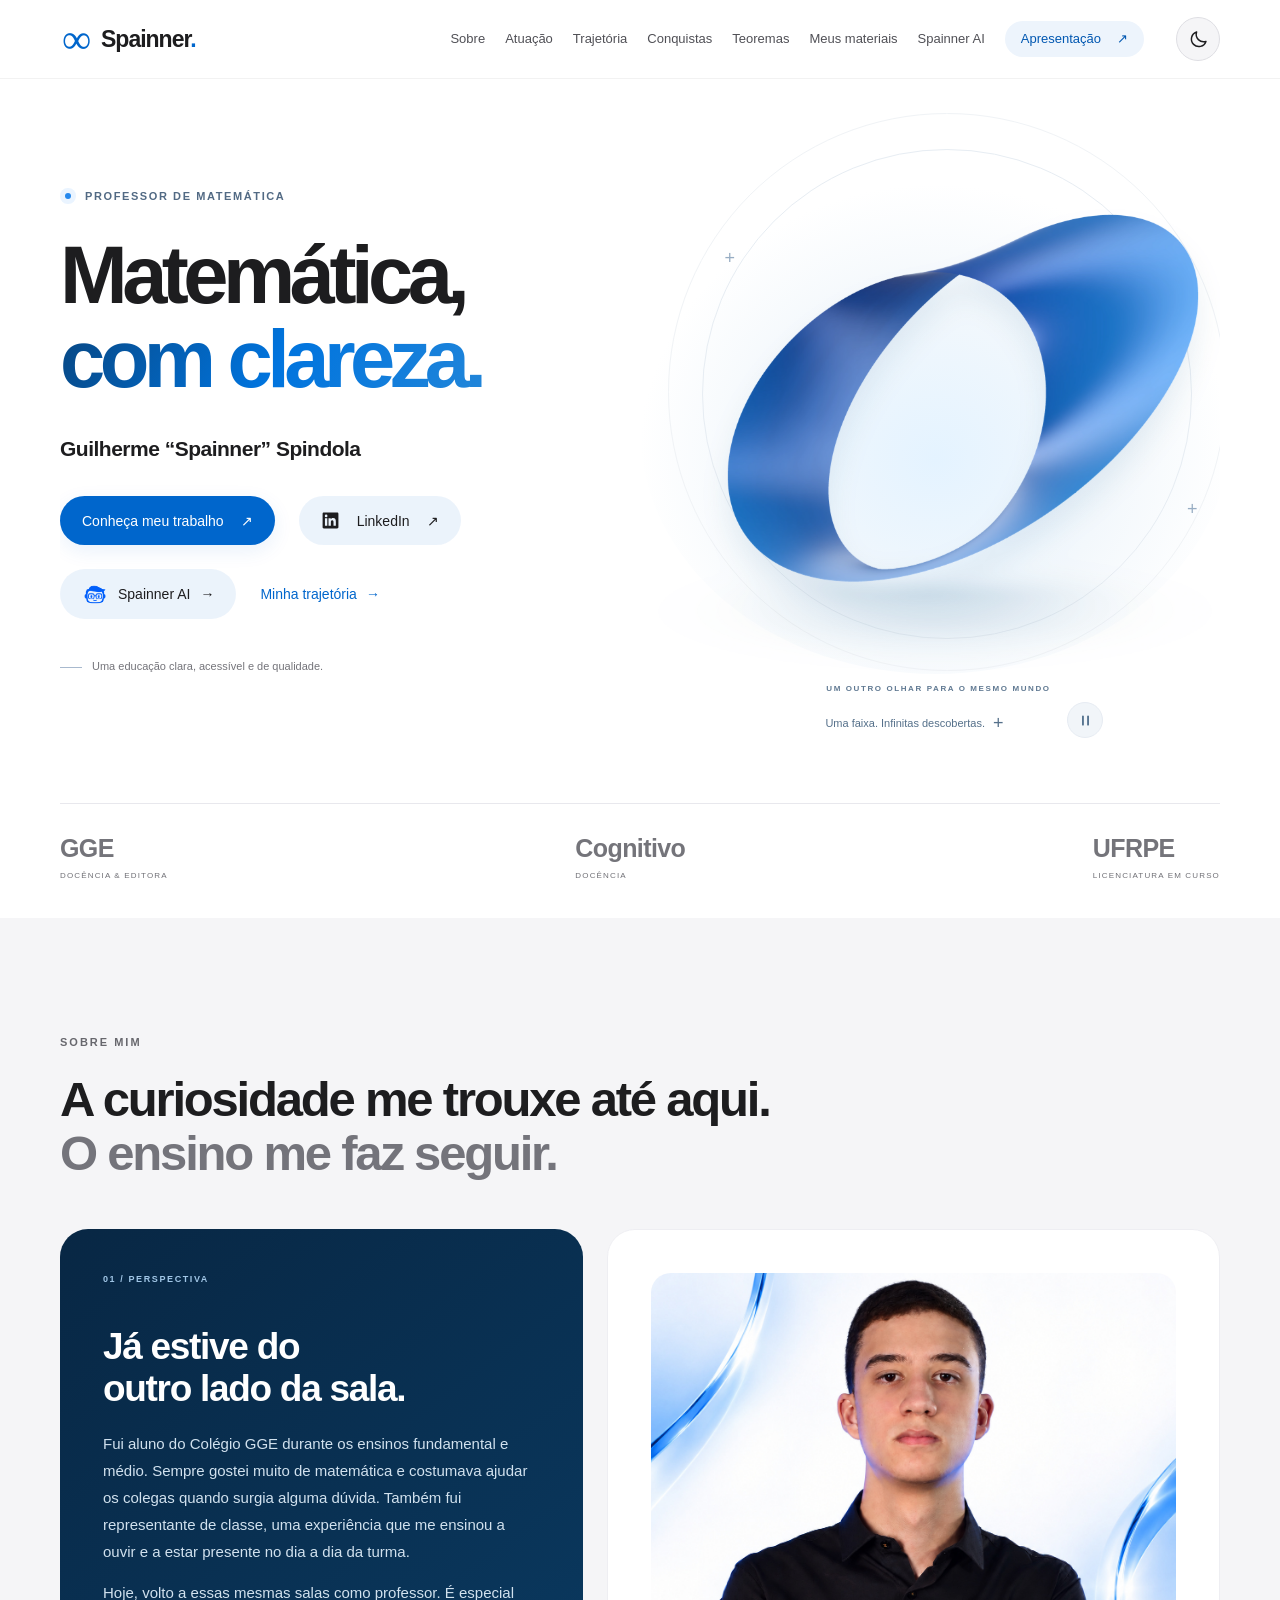
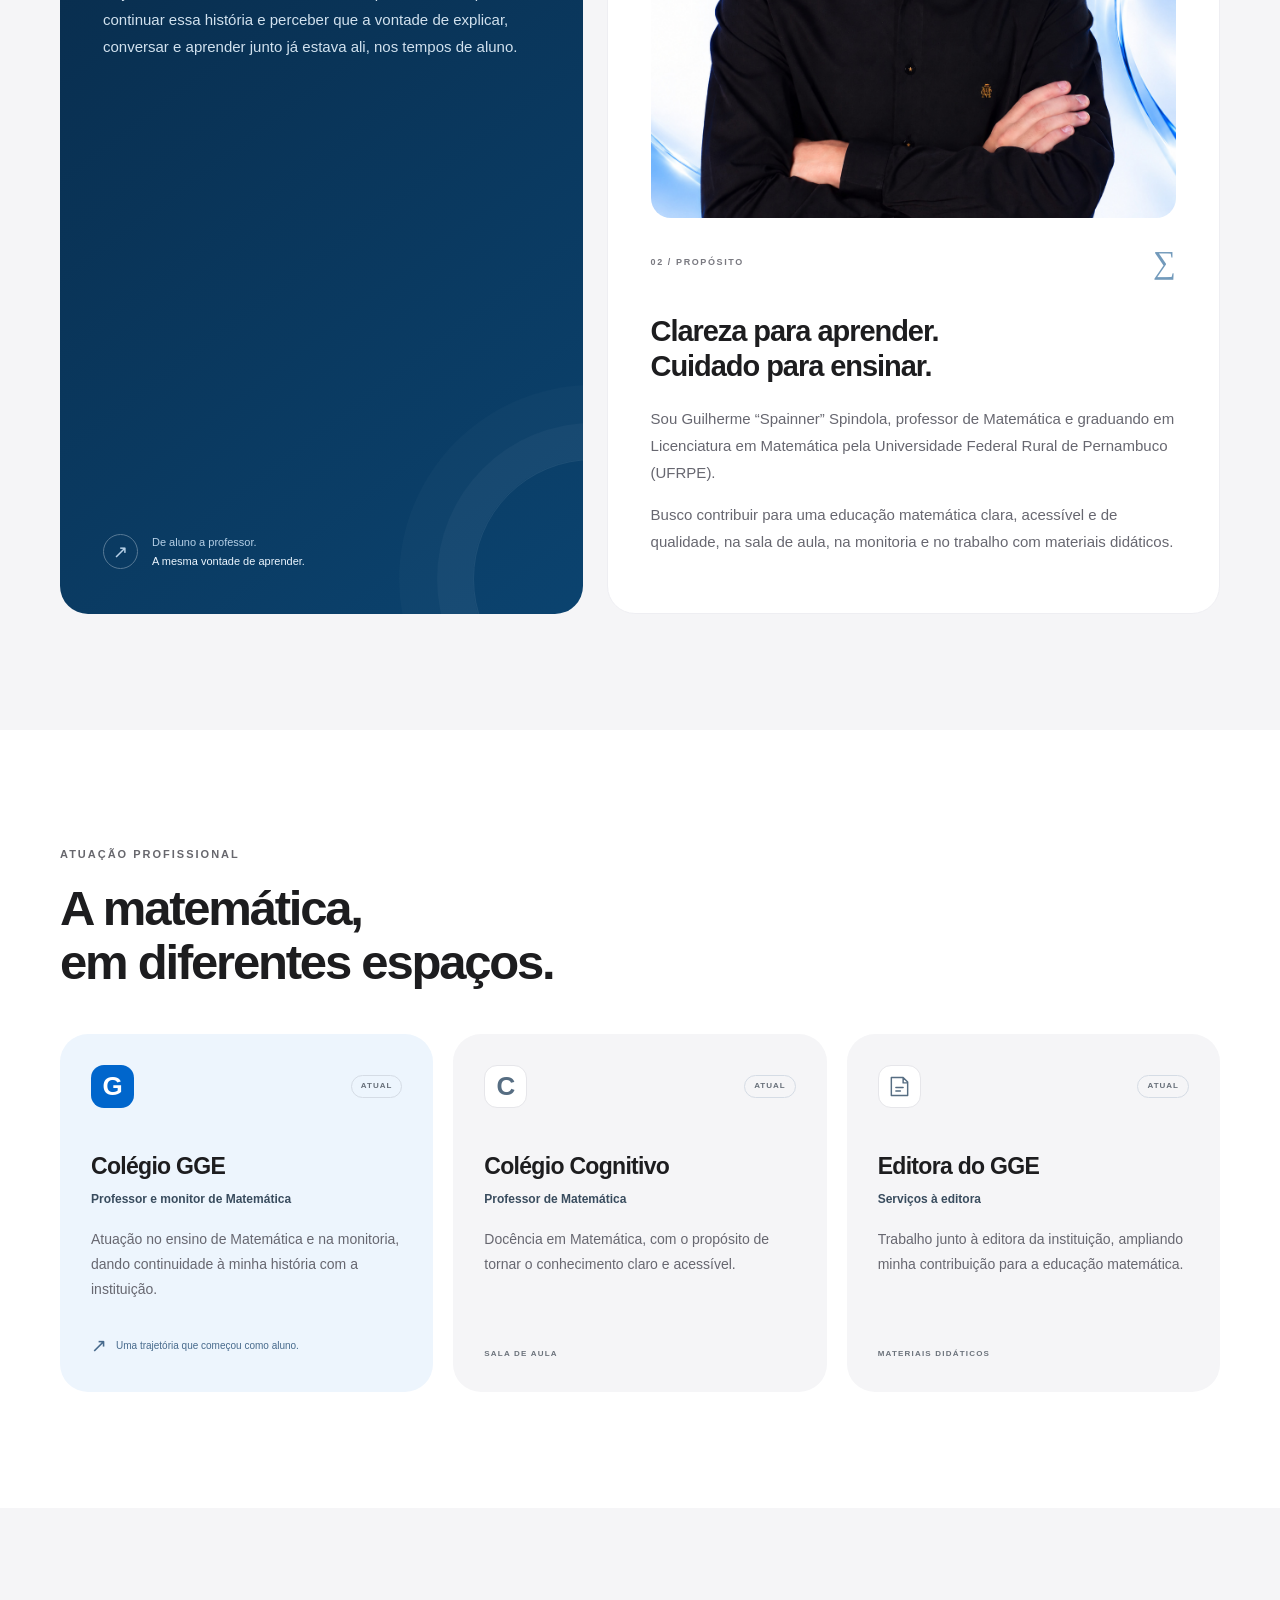
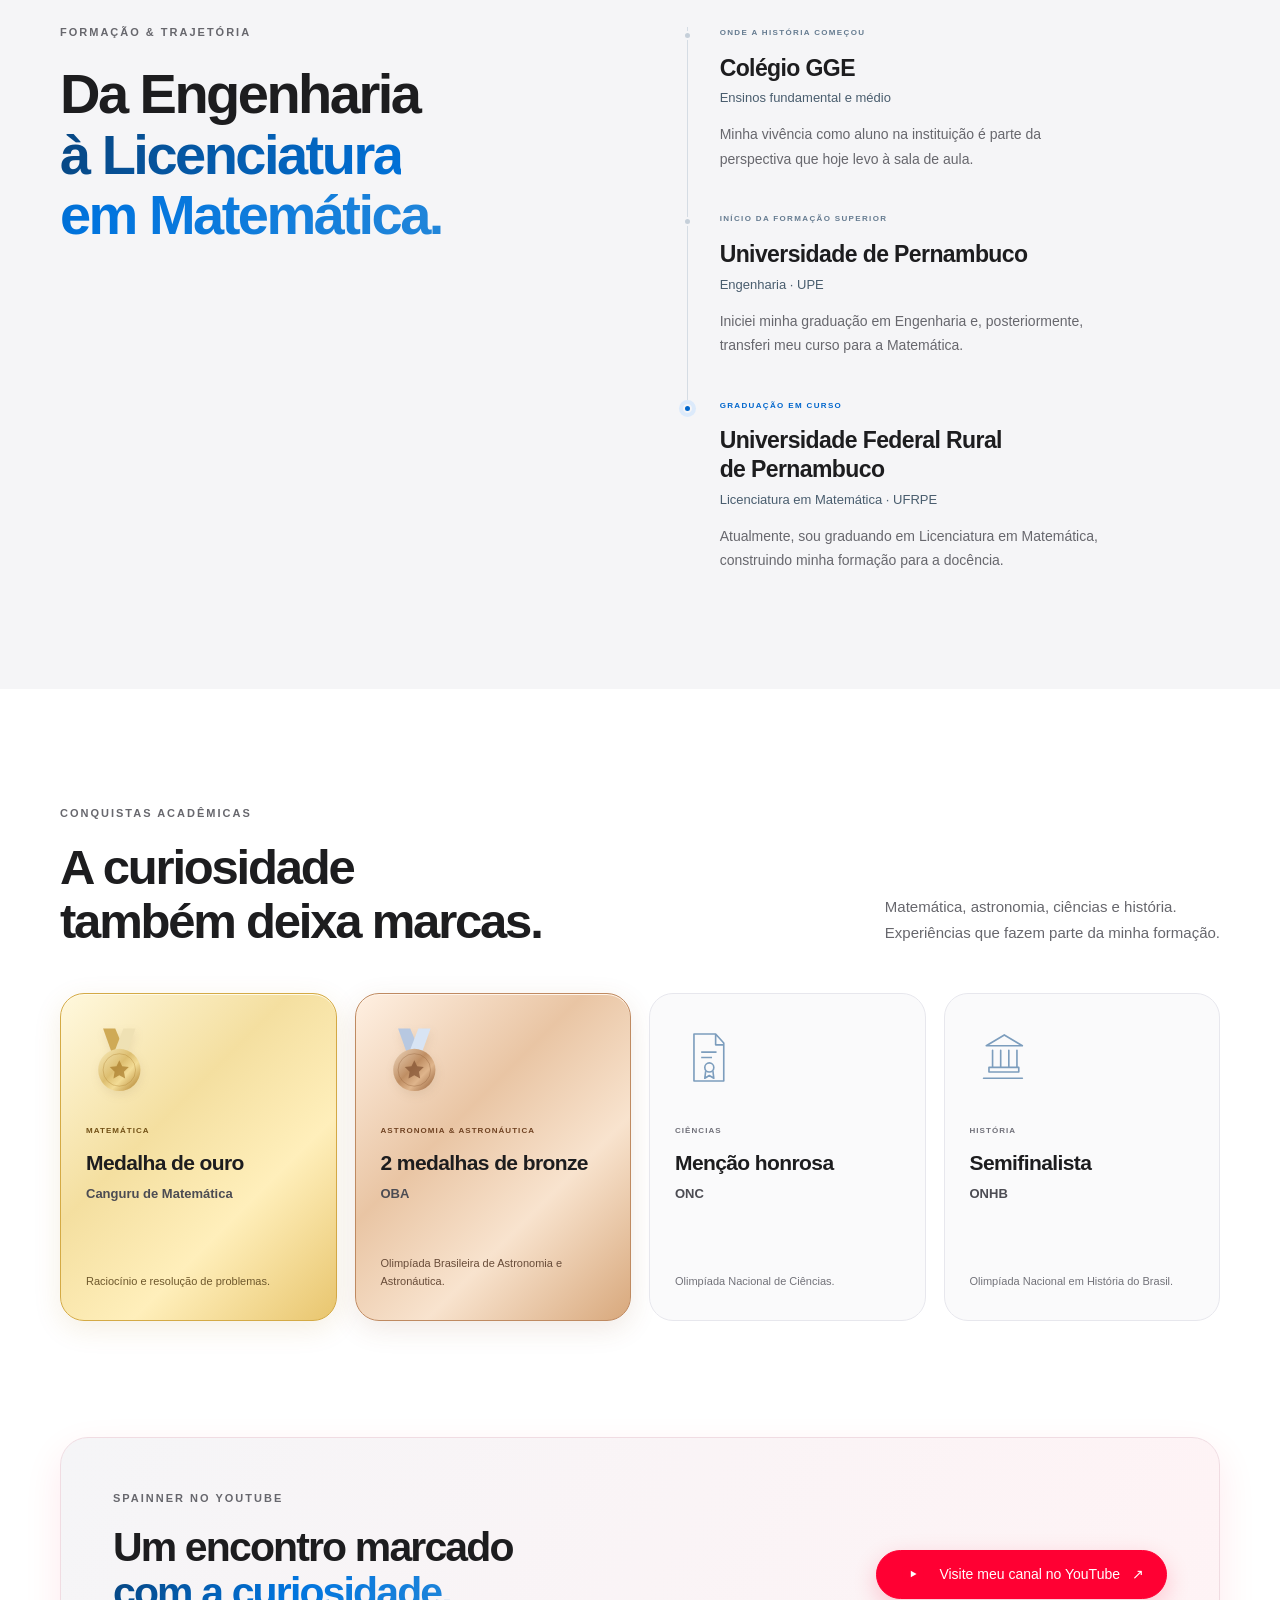
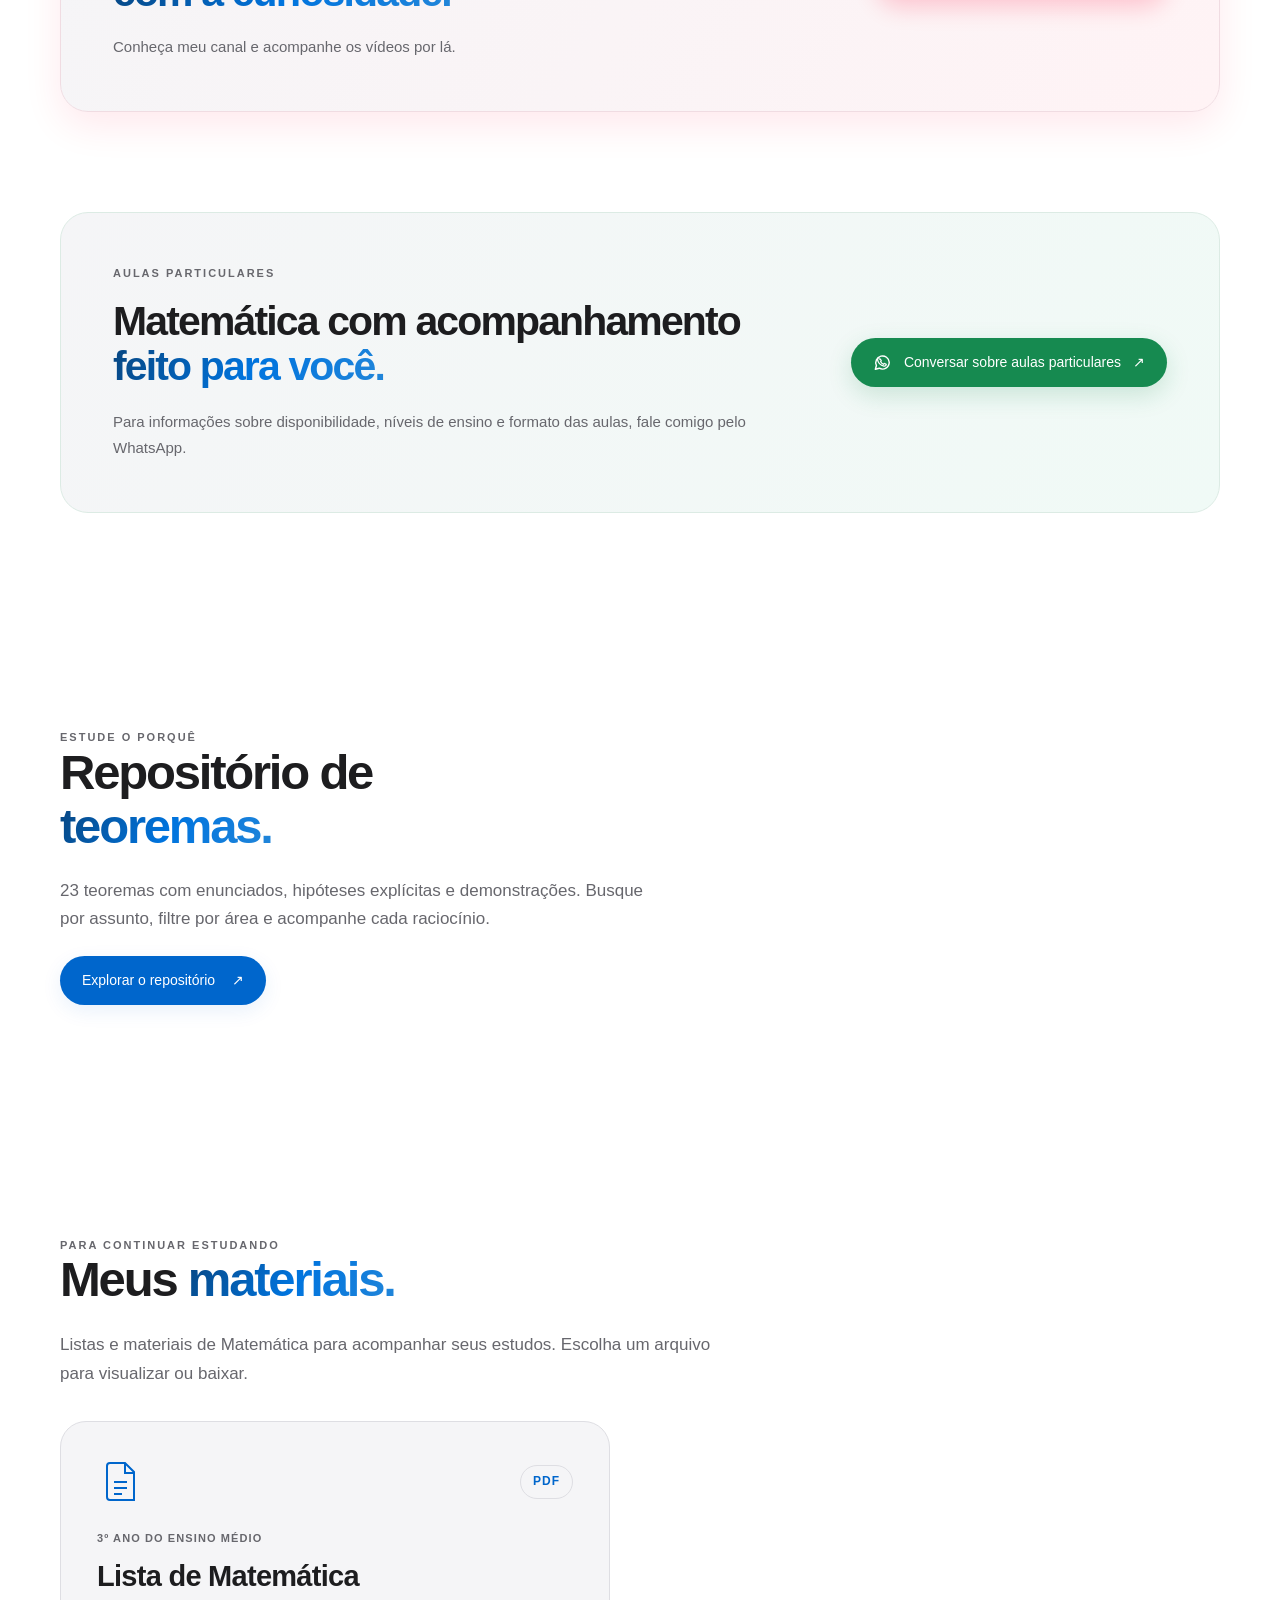
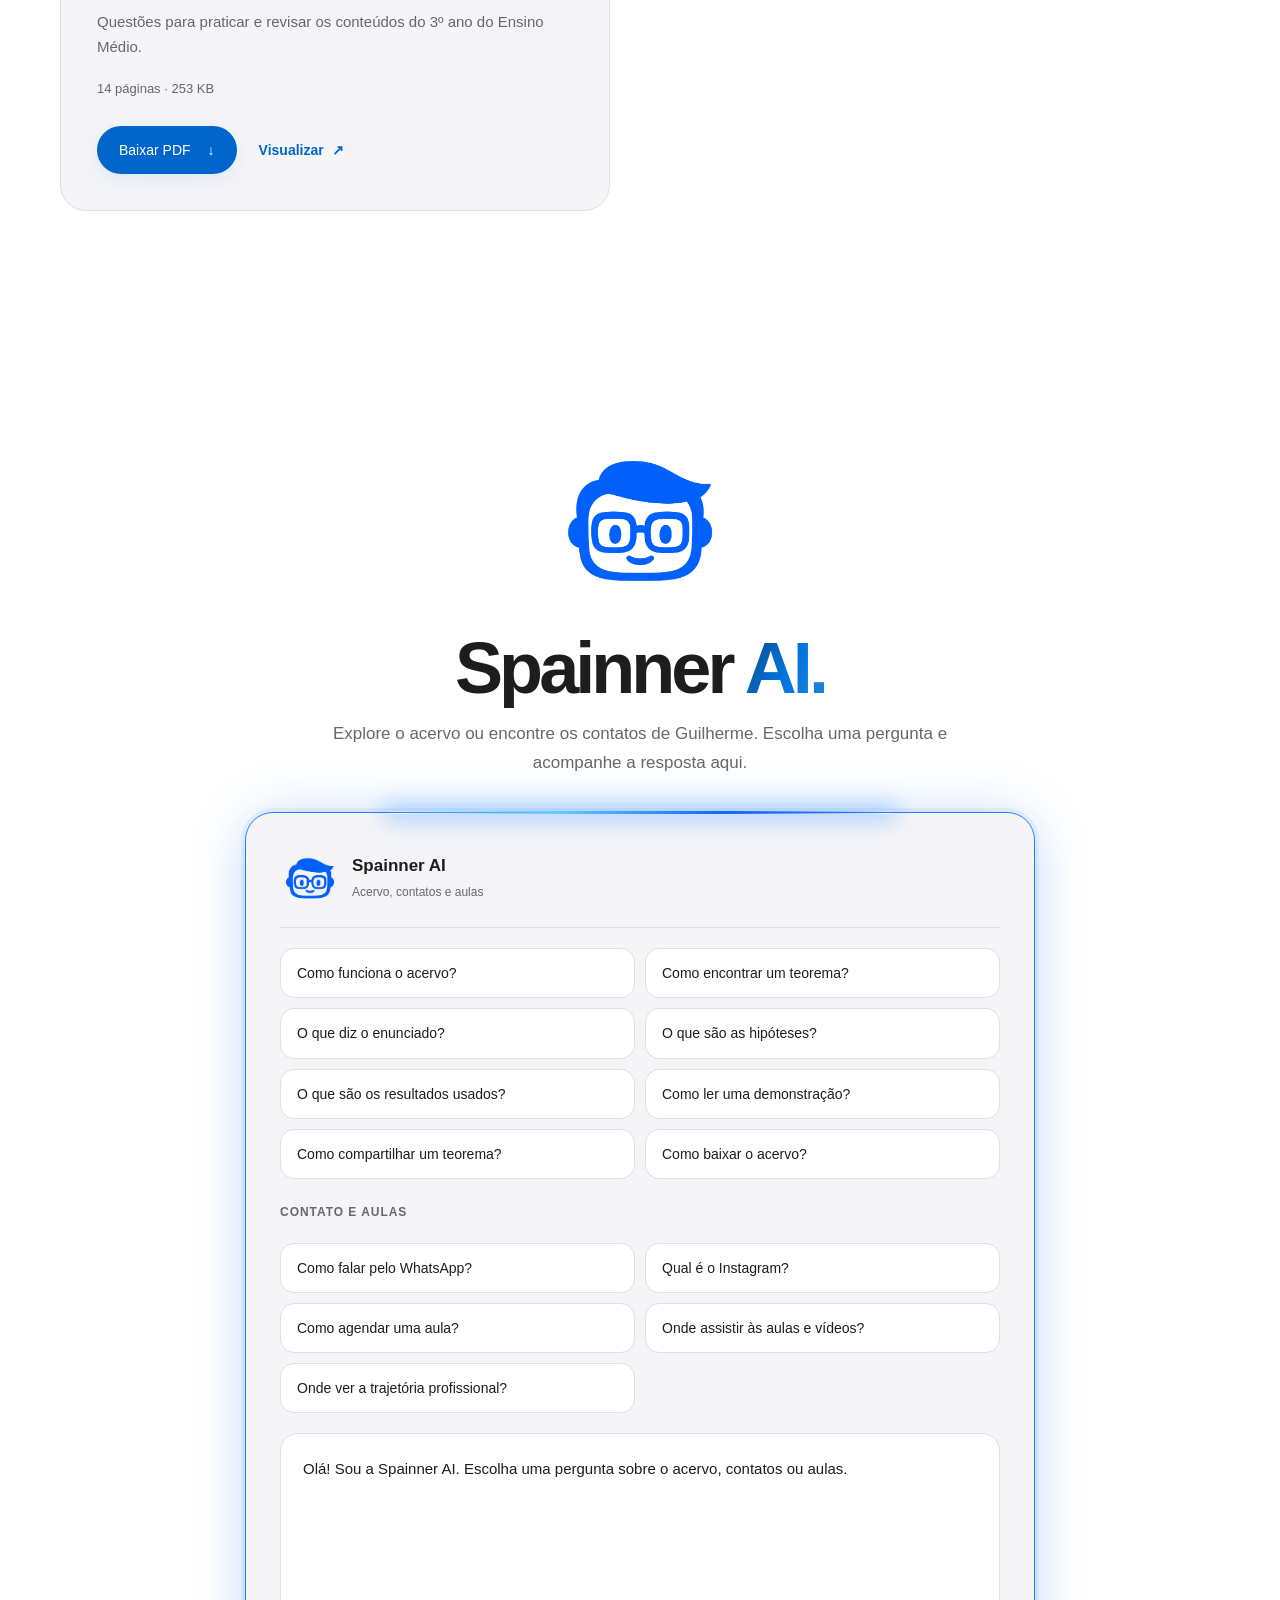
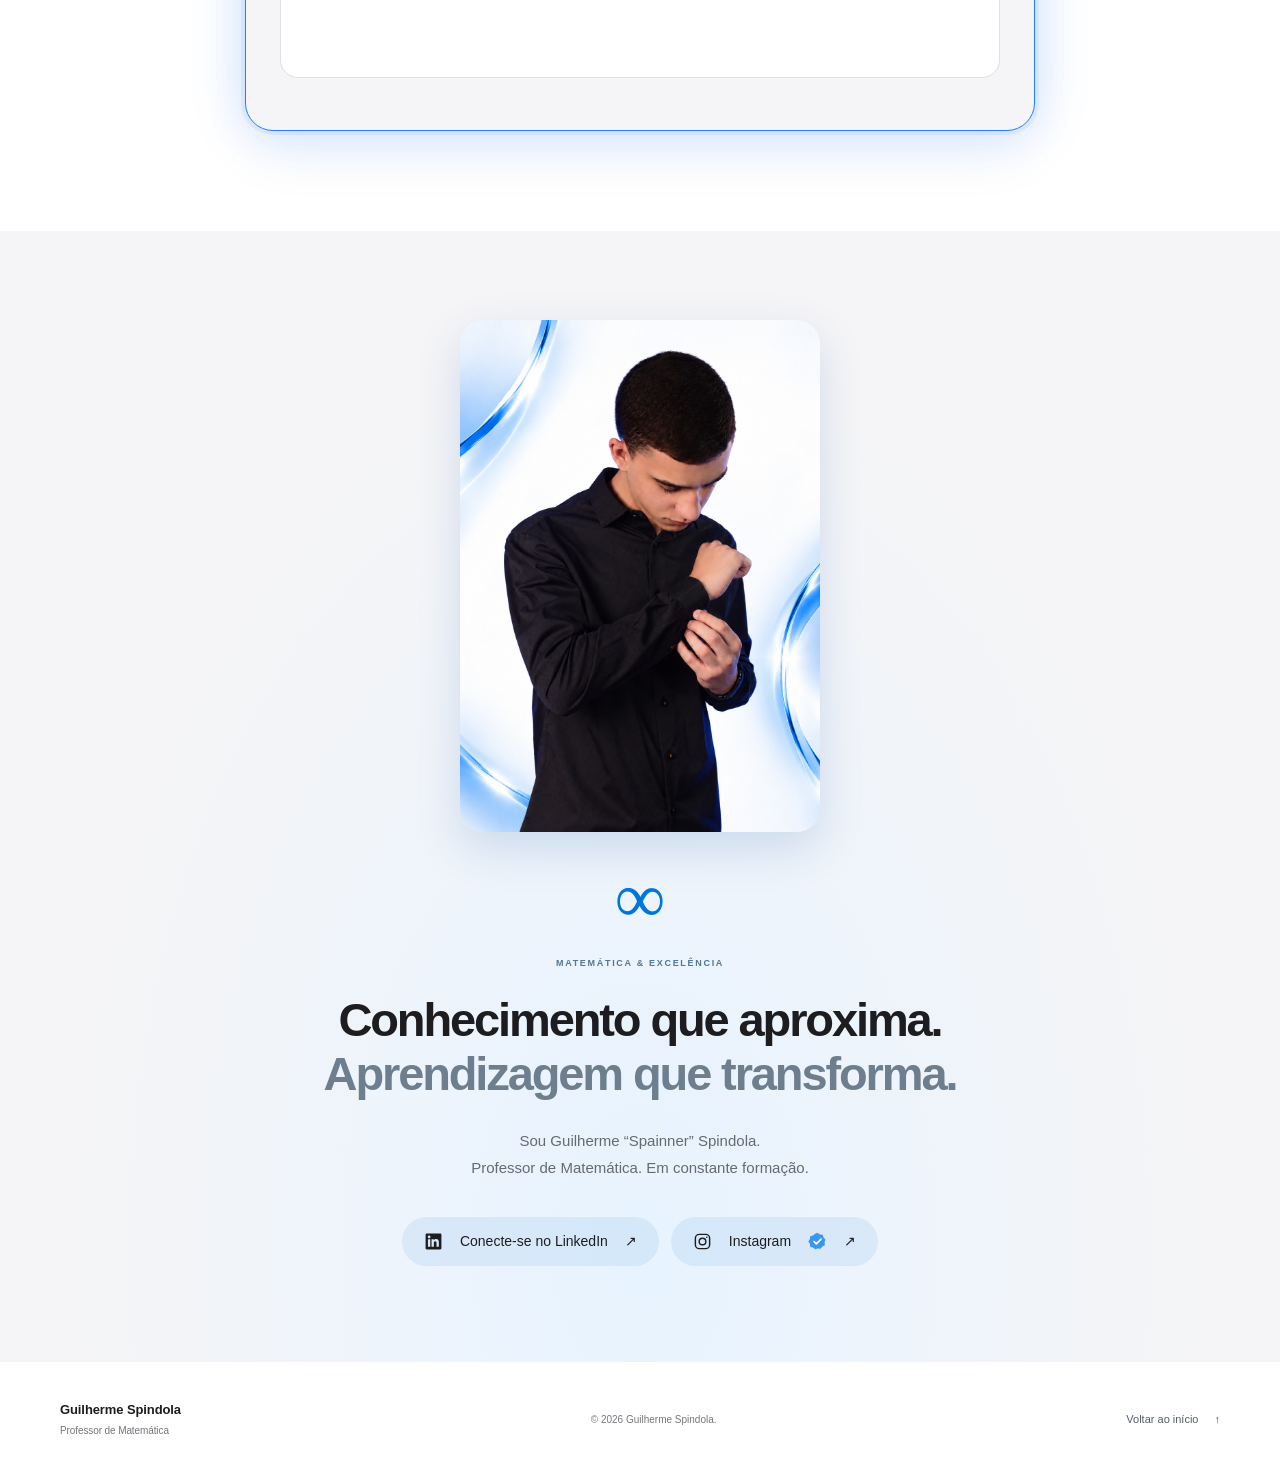
==== commit 30aac536: "Remove GGE branding from material cover and download listing" ====
--- a/index.html
+++ b/index.html
@@ -225,18 +225,18 @@
       <h2 id="materials-title">Meus <span class="blue-text">materiais.</span></h2>
       <p class="materials-intro">Listas e materiais de Matemática para acompanhar seus estudos. Escolha um arquivo para visualizar ou baixar.</p>
       <div class="materials-grid">
-        <article class="material-card" aria-labelledby="material-gge-3-title">
+        <article class="material-card" aria-labelledby="material-3-title">
           <div class="material-topline">
             <svg class="material-icon" viewBox="0 0 48 48" fill="none" stroke="currentColor" stroke-width="2" aria-hidden="true"><path d="M13 5h15l9 9v28H13a3 3 0 0 1-3-3V8a3 3 0 0 1 3-3Z"/><path d="M28 5v10h9M17 24h13M17 30h13M17 36h8"/></svg>
             <span class="material-badge">PDF</span>
           </div>
-          <p class="material-category">COLÉGIO GGE · 3º ANO</p>
-          <h3 id="material-gge-3-title">Lista de Matemática</h3>
+          <p class="material-category">3º ANO DO ENSINO MÉDIO</p>
+          <h3 id="material-3-title">Lista de Matemática</h3>
           <p class="material-description">Questões para praticar e revisar os conteúdos do 3º ano do Ensino Médio.</p>
-          <p class="material-meta">14 páginas <span aria-hidden="true">·</span> 264 KB</p>
+          <p class="material-meta">14 páginas <span aria-hidden="true">·</span> 253 KB</p>
           <div class="material-actions">
-            <a class="button button-primary" href="./materiais/lista3anogge.pdf" download="lista3anogge.pdf" aria-label="Baixar Lista de Matemática do 3º ano do Colégio GGE em PDF">Baixar PDF <span aria-hidden="true">↓</span></a>
-            <a class="material-view" href="./materiais/lista3anogge.pdf" target="_blank" rel="noopener noreferrer" aria-label="Visualizar Lista de Matemática do 3º ano do Colégio GGE em nova aba">Visualizar <span aria-hidden="true">↗</span></a>
+            <a class="button button-primary" href="./materiais/lista-matematica-3ano.pdf" download="lista-matematica-3ano.pdf" aria-label="Baixar Lista de Matemática do 3º ano em PDF">Baixar PDF <span aria-hidden="true">↓</span></a>
+            <a class="material-view" href="./materiais/lista-matematica-3ano.pdf" target="_blank" rel="noopener noreferrer" aria-label="Visualizar Lista de Matemática do 3º ano em nova aba">Visualizar <span aria-hidden="true">↗</span></a>
           </div>
         </article>
       </div>
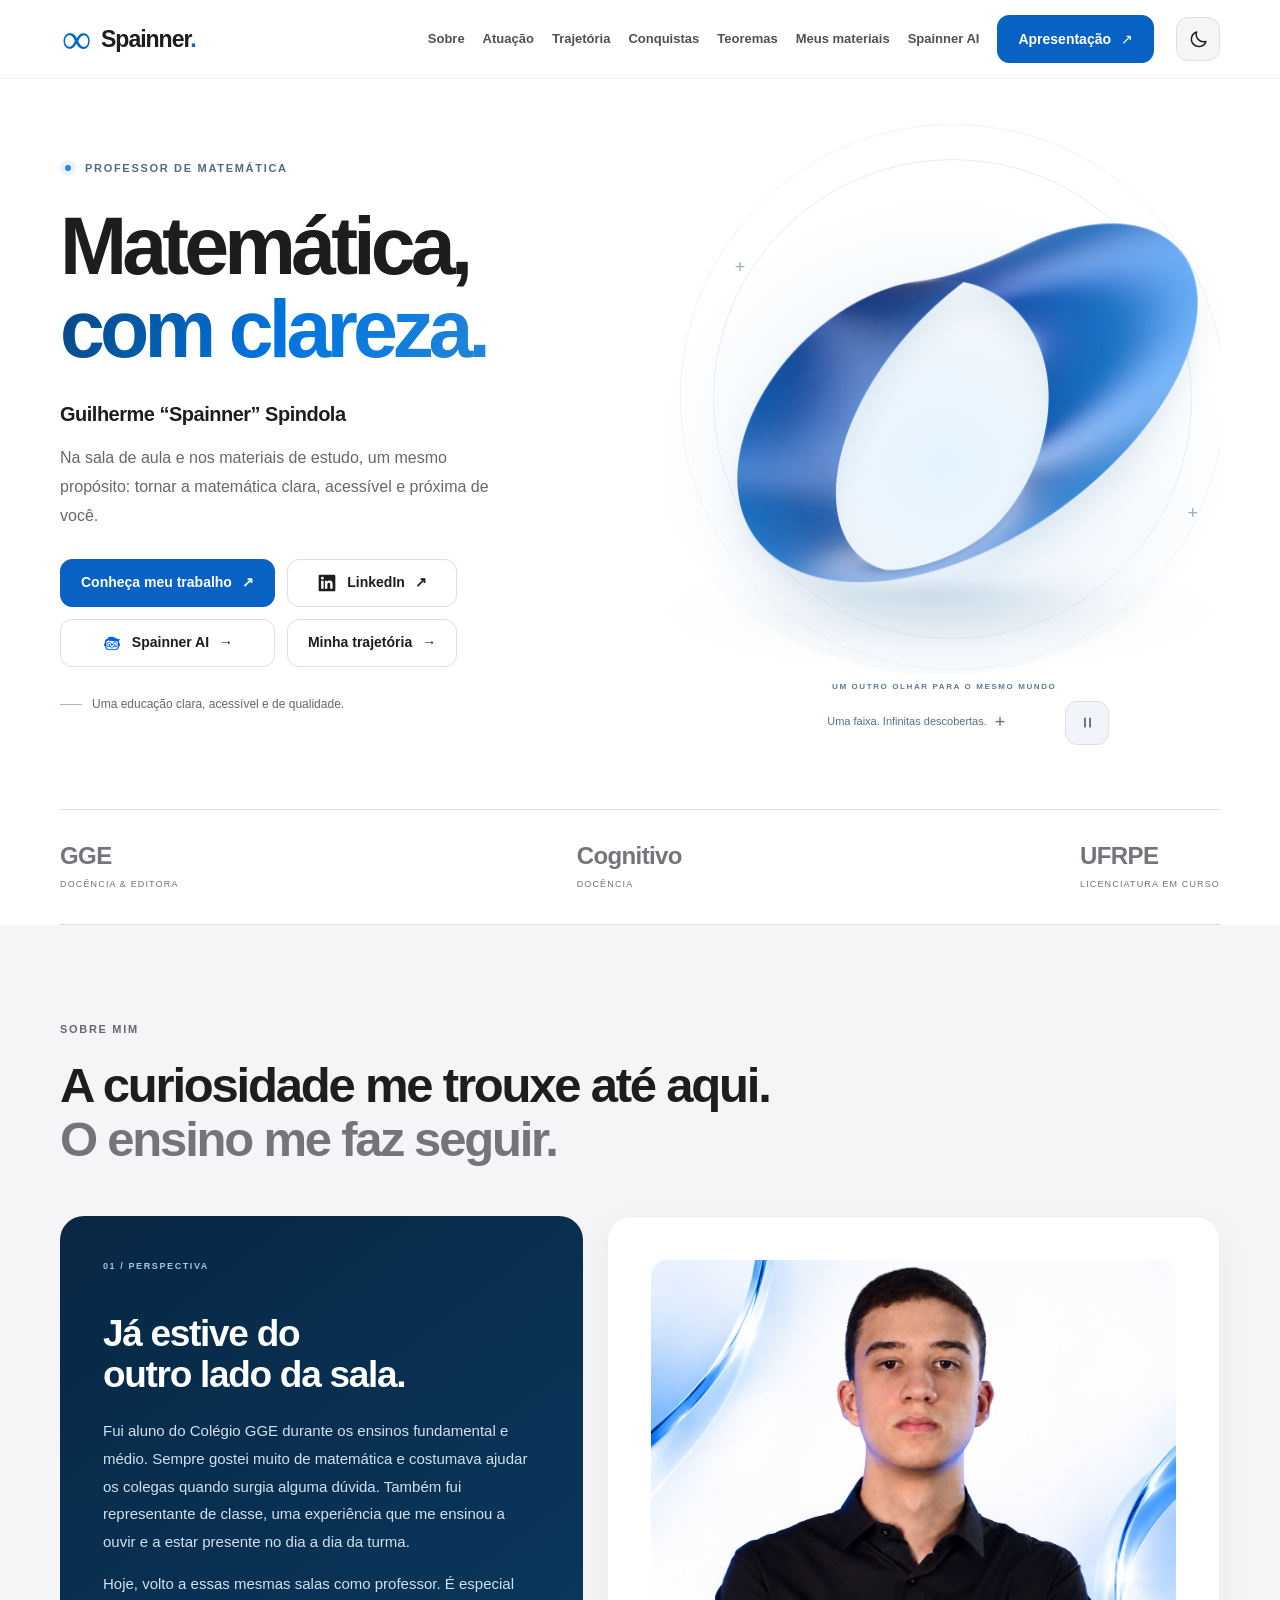
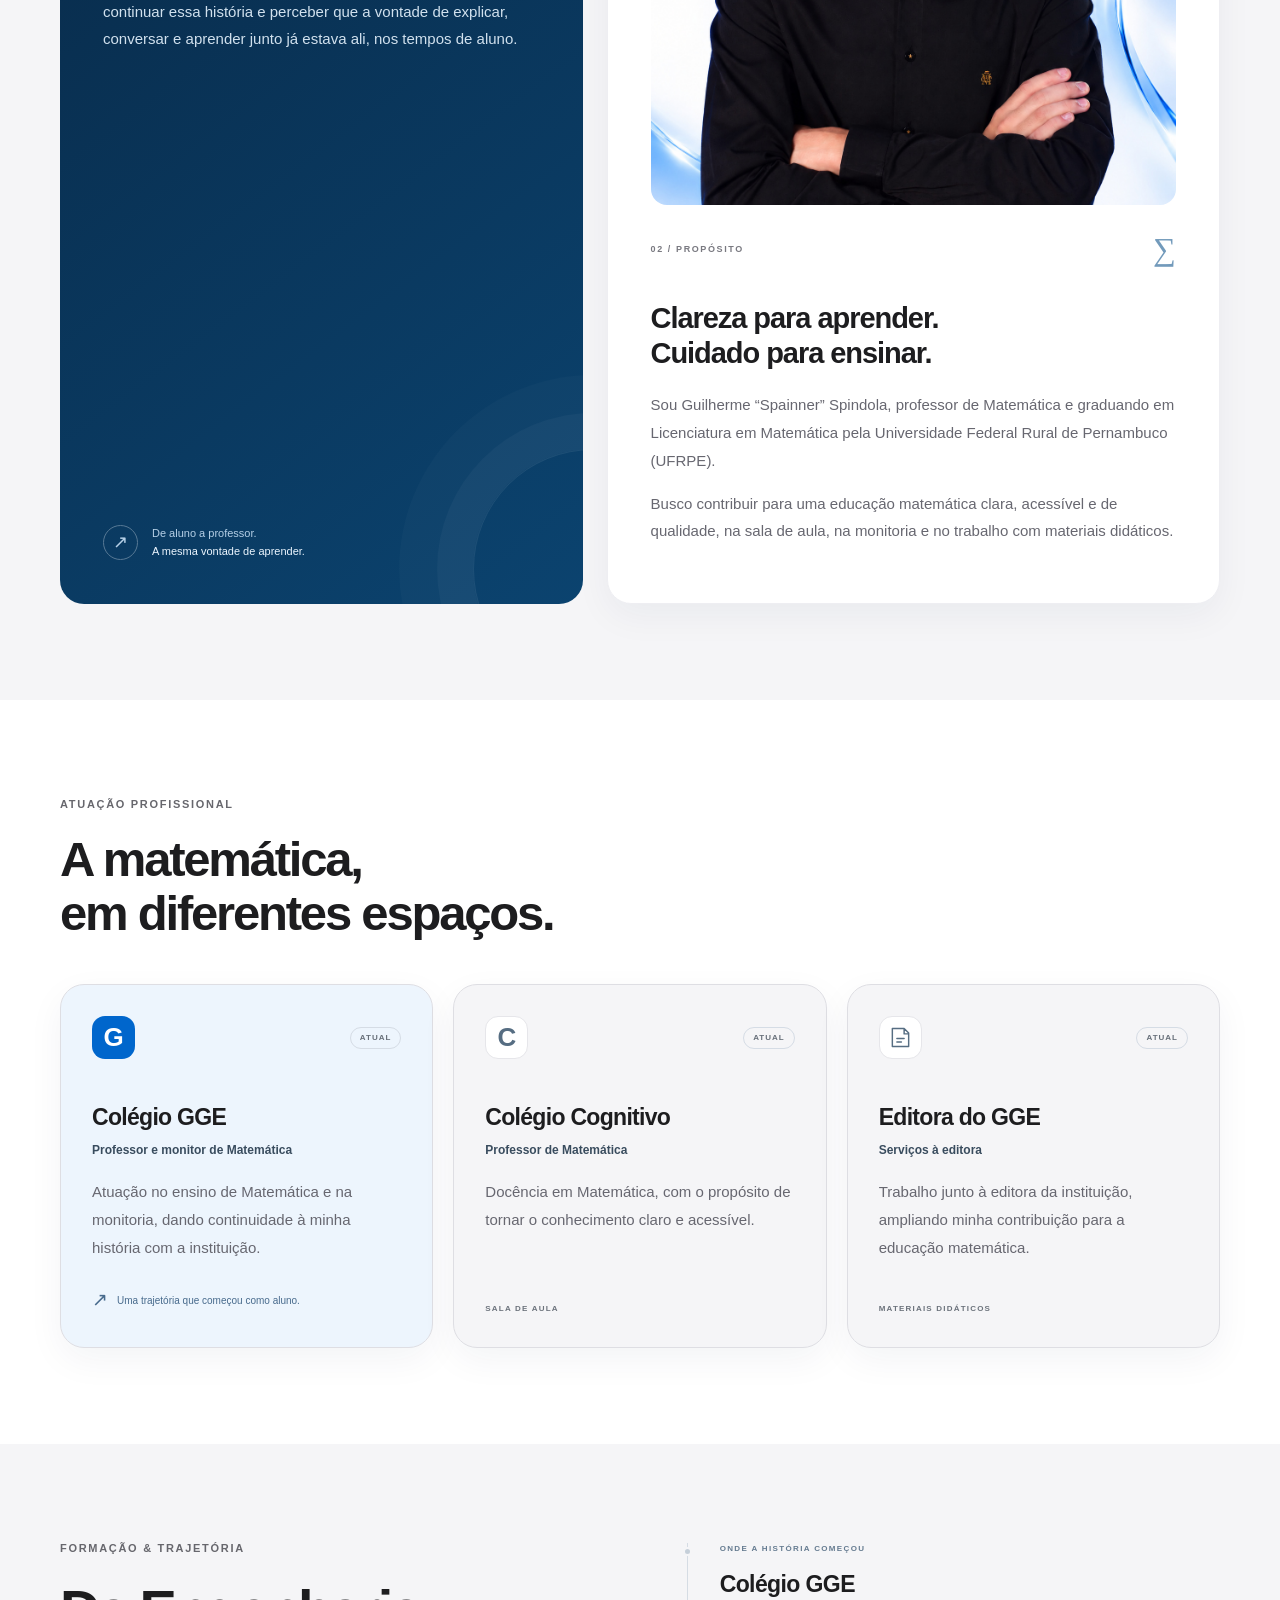
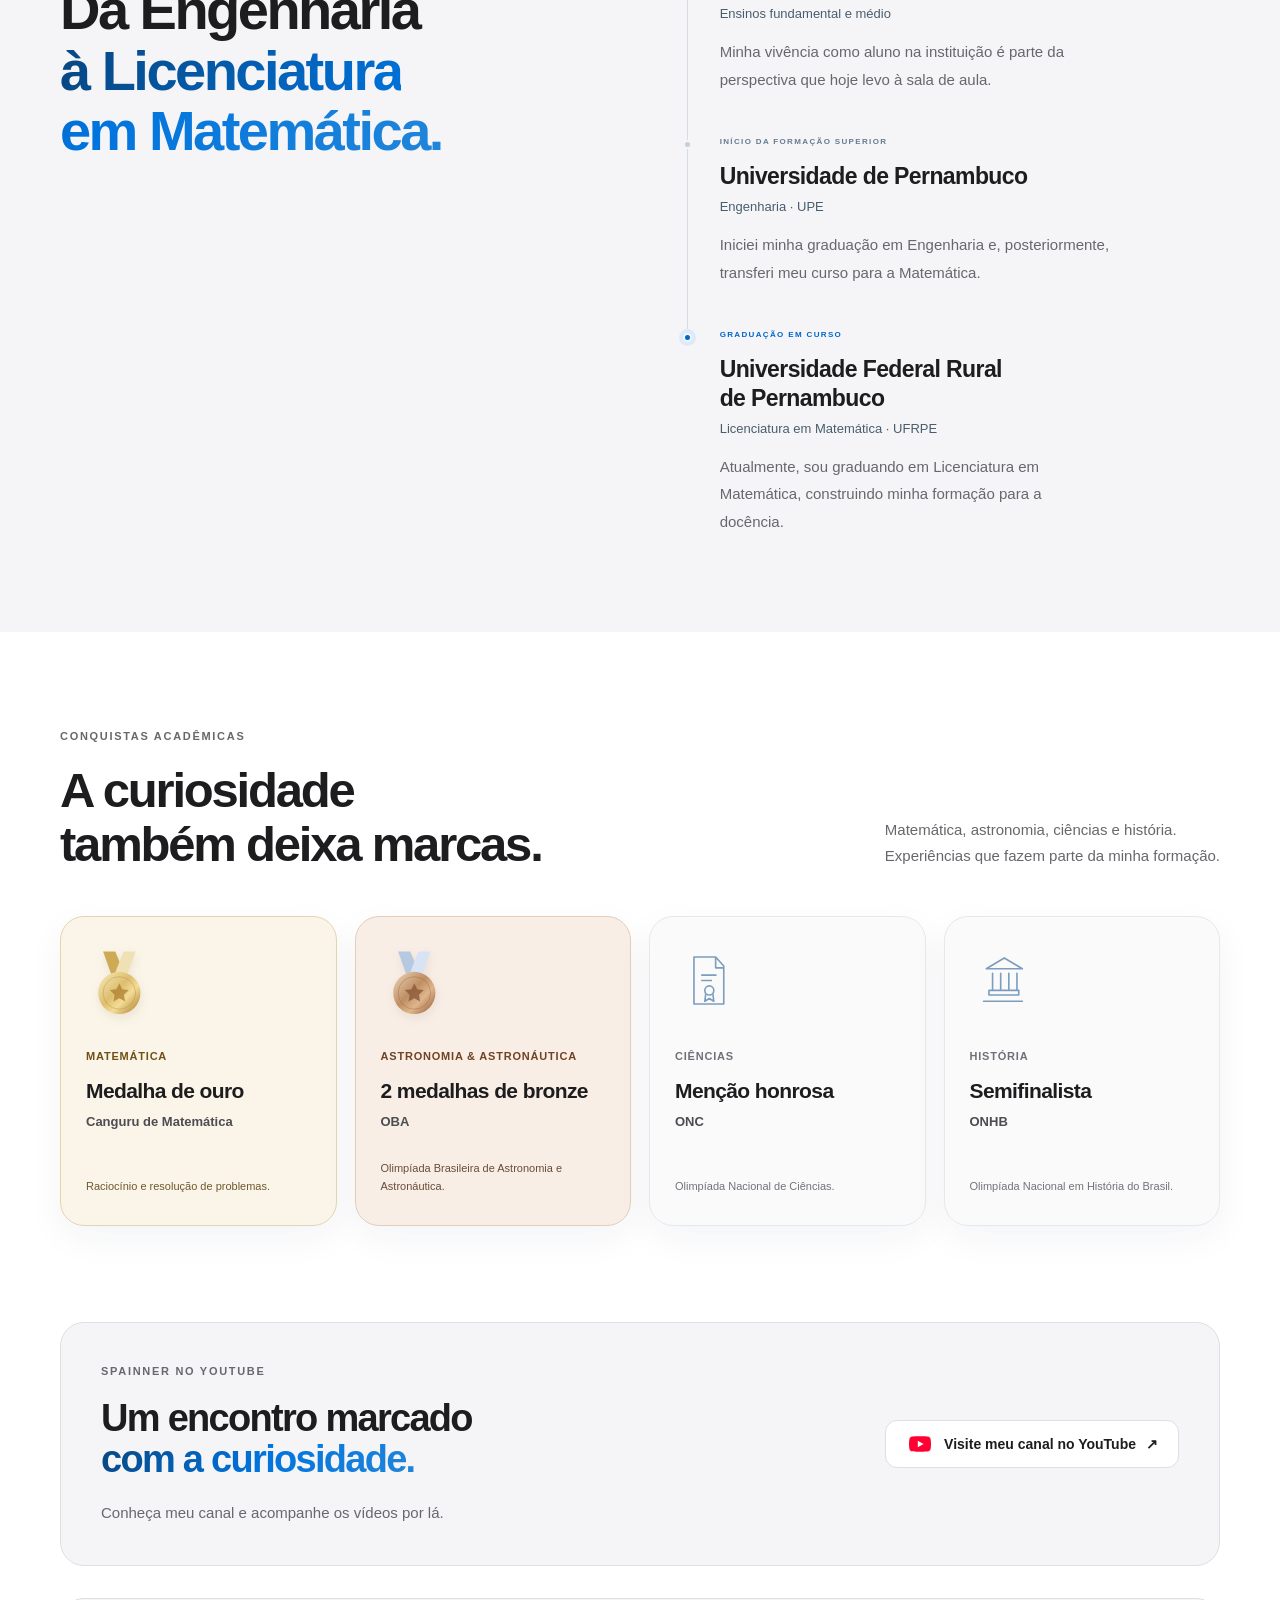
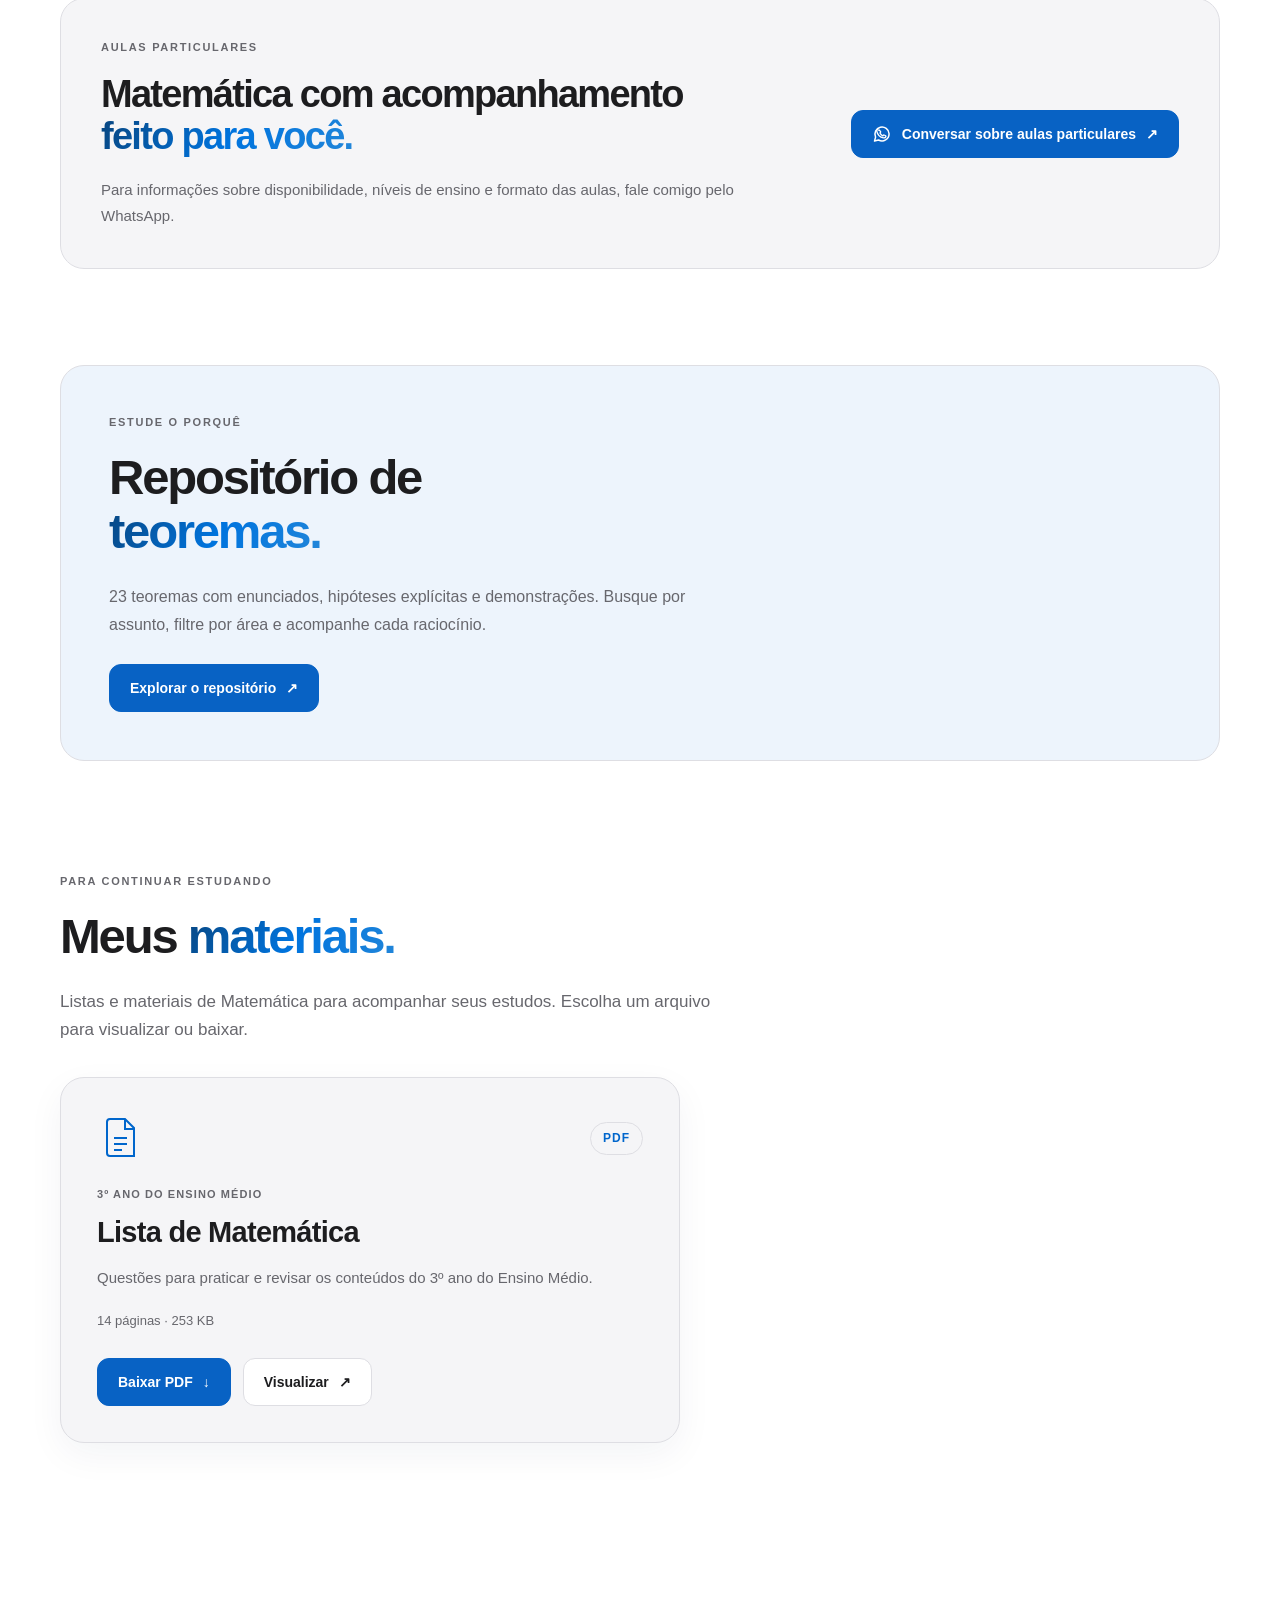
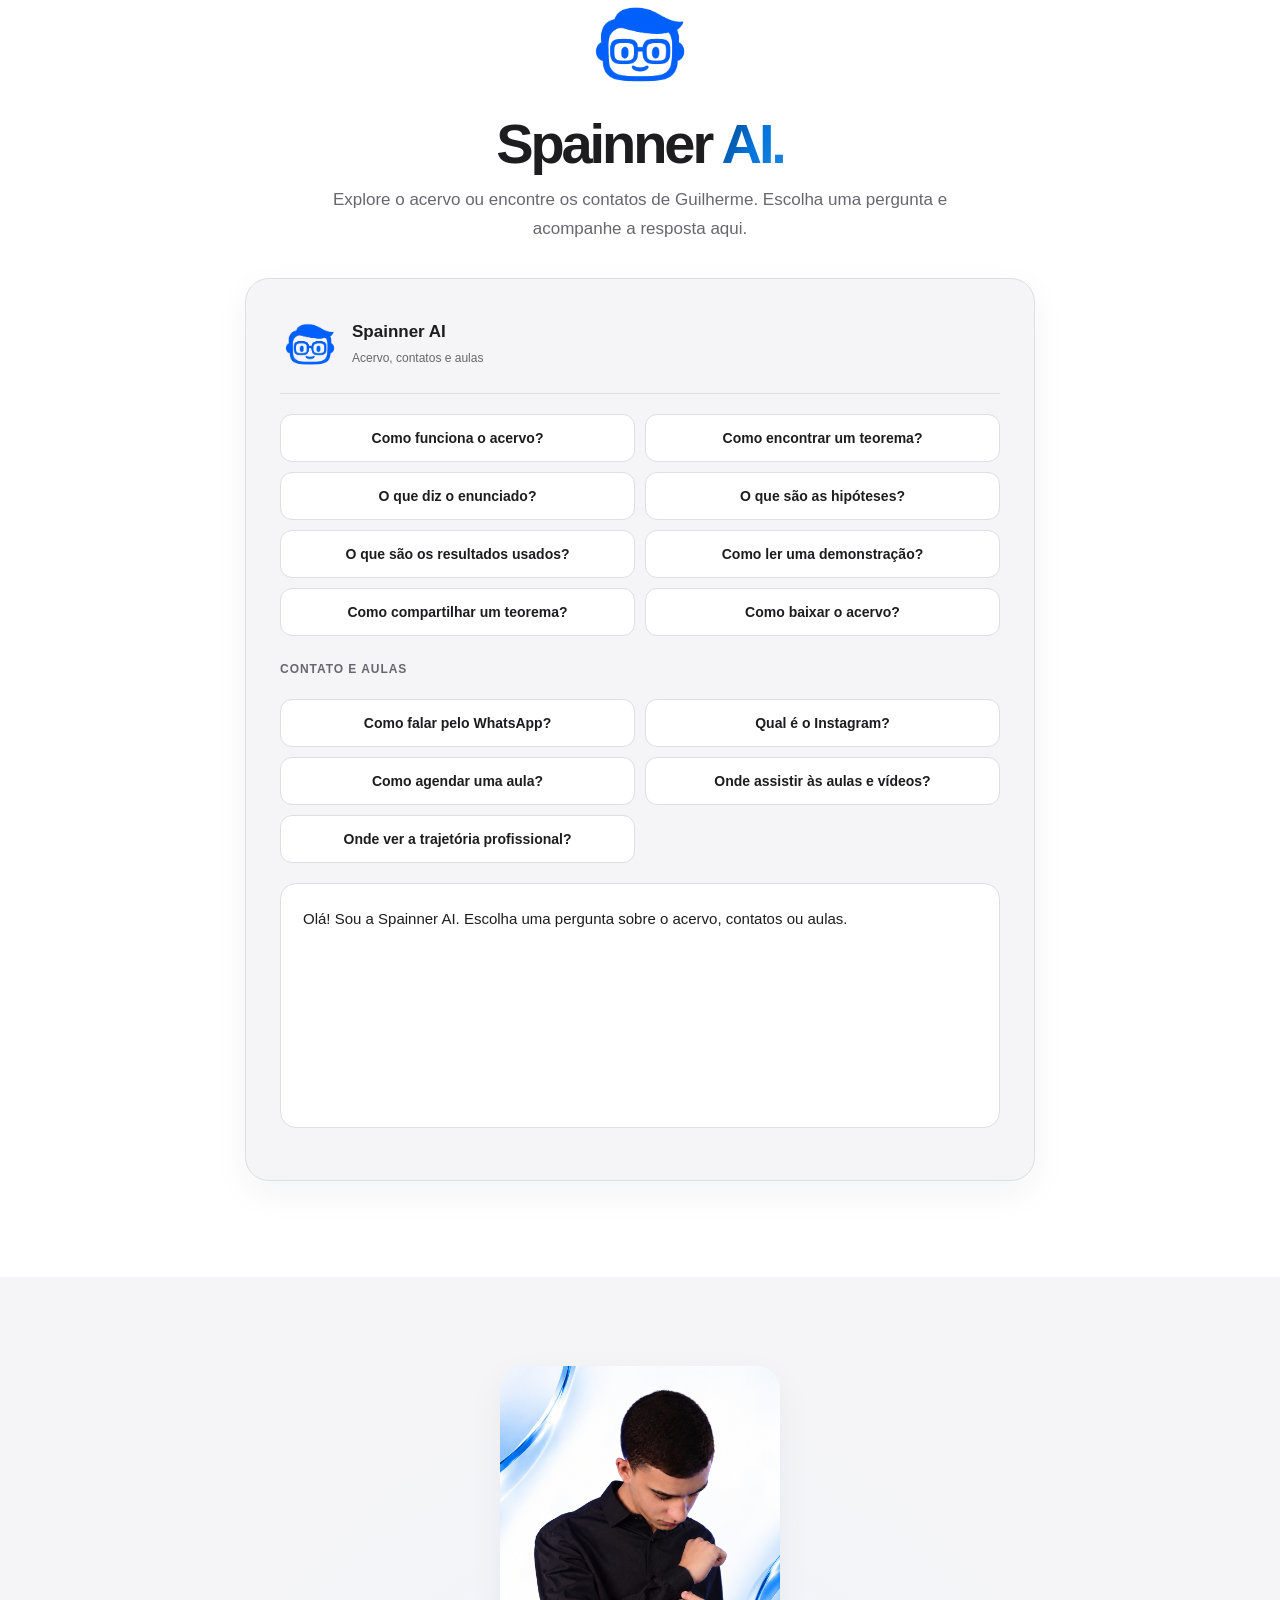
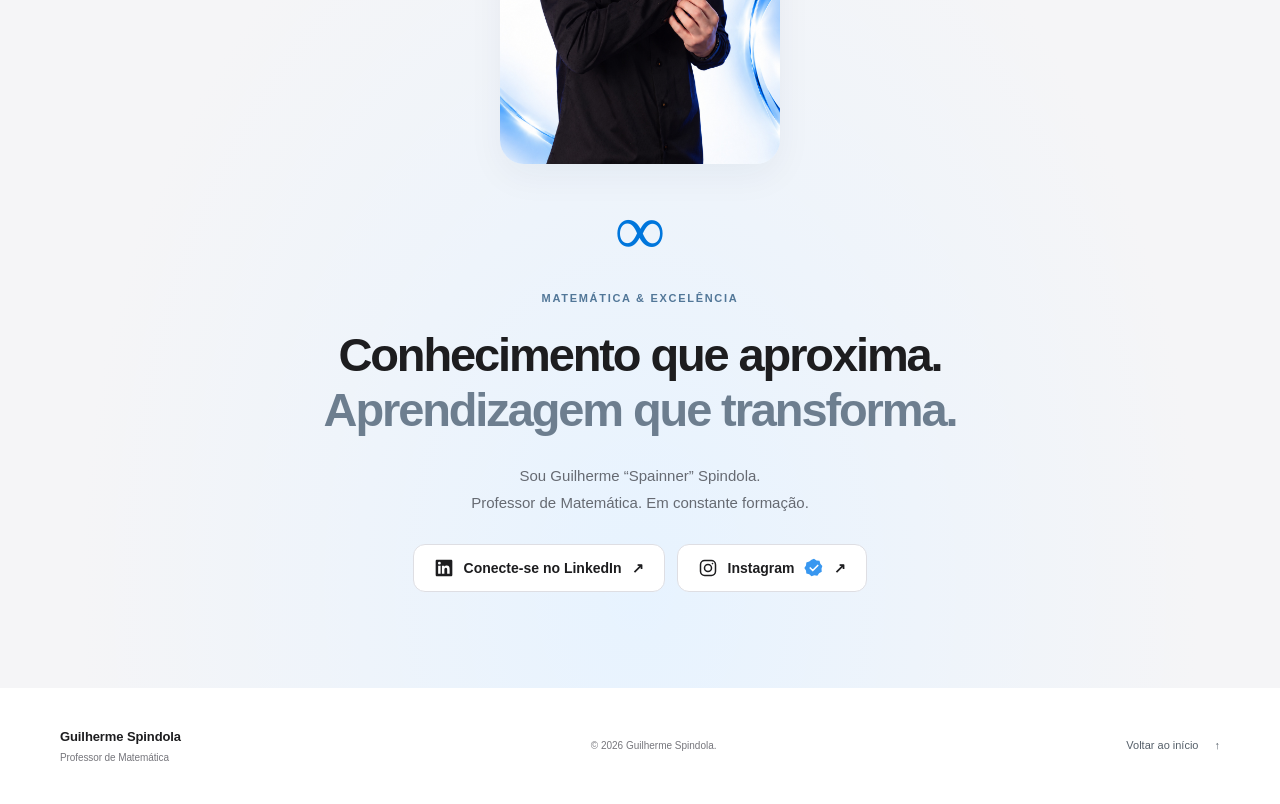
==== commit 1a70dd4f: "Refine portfolio and theorem library with a shared accessible design system" ====
--- a/index.html
+++ b/index.html
@@ -23,15 +23,16 @@
     })();
   </script>
   <link rel="stylesheet" href="./assets/site.css?v=teoremas-2">
-  <link rel="preload" href="./assets/mobius-studio-3840.webp" as="image" type="image/webp">
-  <script src="./assets/site.js?v=teoremas-2" defer></script>
+  <link rel="preload" href="./assets/mobius-studio-1280.webp" as="image" type="image/webp" imagesrcset="./assets/mobius-studio-1280.webp 1280w, ./assets/mobius-studio-2560.webp 2560w" imagesizes="(max-width: 760px) 100vw, 55vw">
+  <script src="./assets/site.js?v=20261025" defer></script>
   <script type="application/ld+json">
   {"@context":"https://schema.org","@type":"Person","name":"Guilherme Spindola","alternateName":"Guilherme “Spainner” Spindola","url":"https://spainnerr.github.io/","jobTitle":"Professor de Matemática","description":"Professor e monitor de Matemática no Colégio GGE, prestador de serviços à editora da instituição e professor no Colégio Cognitivo. Graduando em Licenciatura em Matemática na UFRPE.","worksFor":[{"@type":"EducationalOrganization","name":"Colégio GGE"},{"@type":"EducationalOrganization","name":"Colégio Cognitivo"}],"sameAs":["https://www.linkedin.com/in/guilherme-spindola-a53a47384/","https://www.instagram.com/spainnerr"]}
   </script>
 <link rel="stylesheet" href="./assets/repository-guide.css?v=5">
 <link rel="stylesheet" href="./assets/materials.css?v=1">
+  <link rel="stylesheet" href="./assets/design.css?v=20261025">
 </head>
-<body>
+<body class="portfolio">
   <a class="skip-link" href="#conteudo">Pular para o conteúdo</a>
 
   <header class="site-header">
@@ -66,11 +67,12 @@
         <p class="eyebrow hero-eyebrow"><span class="blue-dot" aria-hidden="true"></span> PROFESSOR DE MATEMÁTICA</p>
         <h1 id="hero-title">Matemática,<br><span class="blue-text">com clareza.</span></h1>
         <p class="hero-name">Guilherme “Spainner” Spindola</p>
+        <p class="hero-description">Na sala de aula e nos materiais de estudo, um mesmo propósito: tornar a matemática clara, acessível e próxima de você.</p>
         <div class="hero-actions">
           <a class="button button-primary" href="#sobre">Conheça meu trabalho <span aria-hidden="true">↗</span></a>
           <a class="button button-secondary" href="https://www.linkedin.com/in/guilherme-spindola-a53a47384/" target="_blank" rel="noopener noreferrer"><svg class="linkedin-icon" viewBox="0 0 24 24" fill="currentColor" aria-hidden="true" focusable="false"><path d="M20.45 2H3.55C2.69 2 2 2.68 2 3.52v16.96c0 .84.69 1.52 1.55 1.52h16.9c.86 0 1.55-.68 1.55-1.52V3.52c0-.84-.69-1.52-1.55-1.52ZM7.93 18.75H4.98V9.2h2.95v9.55ZM6.46 7.9a1.71 1.71 0 1 1 0-3.42 1.71 1.71 0 0 1 0 3.42Zm12.29 10.85H15.8V14.1c0-1.11-.02-2.54-1.55-2.54-1.55 0-1.79 1.21-1.79 2.46v4.73H9.51V9.2h2.83v1.3h.04c.39-.74 1.36-1.52 2.8-1.52 3 0 3.57 1.98 3.57 4.56v5.21Z"/></svg> LinkedIn <span aria-hidden="true">↗</span></a>
           <a class="button button-secondary ai-direct-link" href="#spainner-ai"><img src="./assets/spainner-ai-symbol.webp" width="26" height="26" alt=""> Spainner AI <span aria-hidden="true">→</span></a>
-          <a class="text-link" href="#trajetoria">Minha trajetória <span aria-hidden="true">→</span></a>
+          <a class="button button-secondary" href="#trajetoria">Minha trajetória <span aria-hidden="true">→</span></a>
         </div>
         <div class="hero-caption"><span class="caption-line" aria-hidden="true"></span> Uma educação clara, acessível e de qualidade.</div>
       </div>
@@ -81,7 +83,7 @@
         <span class="art-spark spark-one" aria-hidden="true">+</span>
         <span class="art-spark spark-two" aria-hidden="true">+</span>
         <figure class="mobius-figure">
-          <img class="mobius-image" src="./assets/mobius-studio-3840.webp" width="720" height="620" fetchpriority="high" decoding="async" alt="Faixa de Möbius azul com reflexos suaves de estúdio: uma superfície contínua com meia torção, um único lado e uma única borda.">
+          <img class="mobius-image" src="./assets/mobius-studio-1280.webp" srcset="./assets/mobius-studio-1280.webp 1280w, ./assets/mobius-studio-2560.webp 2560w" sizes="(max-width: 760px) 100vw, 55vw" width="720" height="620" fetchpriority="high" decoding="async" alt="Faixa de Möbius azul com reflexos suaves de estúdio: uma superfície contínua com meia torção, um único lado e uma única borda.">
           <figcaption>
             <span class="figure-label">UM OUTRO OLHAR PARA O MESMO MUNDO</span>
             <div class="figure-controls">
@@ -196,7 +198,7 @@
           <h2 id="youtube-title">Um encontro marcado<br><span class="blue-text">com a curiosidade.</span></h2>
           <p>Conheça meu canal e acompanhe os vídeos por lá.</p>
         </div>
-        <a class="button youtube-button" href="https://youtube.com/@spainner?si=KT_1wI0EJrPWxSkz" target="_blank" rel="noopener noreferrer" aria-label="Visitar o canal Spainner no YouTube (abre em nova aba)">
+        <a class="button button-secondary youtube-button" href="https://youtube.com/@spainner?si=KT_1wI0EJrPWxSkz" target="_blank" rel="noopener noreferrer" aria-label="Visitar o canal Spainner no YouTube (abre em nova aba)">
           <svg class="youtube-icon" viewBox="0 0 24 24" aria-hidden="true" focusable="false"><path fill="#ff0033" d="M23.5 6.2a3 3 0 0 0-2.1-2.1C19.5 3.6 12 3.6 12 3.6s-7.5 0-9.4.5A3 3 0 0 0 .5 6.2 31 31 0 0 0 0 12a31 31 0 0 0 .5 5.8 3 3 0 0 0 2.1 2.1c1.9.5 9.4.5 9.4.5s7.5 0 9.4-.5a3 3 0 0 0 2.1-2.1A31 31 0 0 0 24 12a31 31 0 0 0-.5-5.8Z"/><path fill="#fff" d="m9.6 15.6 6.3-3.6-6.3-3.6Z"/></svg>
           <span>Visite meu canal no YouTube</span><span aria-hidden="true">↗</span>
         </a>
@@ -210,14 +212,14 @@
           <h2 id="whatsapp-title">Matemática com acompanhamento<br><span class="blue-text">feito para você.</span></h2>
           <p>Para informações sobre disponibilidade, níveis de ensino e formato das aulas, fale comigo pelo WhatsApp.</p>
         </div>
-        <a class="button whatsapp-button" href="https://wa.me/qr/TG5RGGPILJ3SD1" target="_blank" rel="noopener noreferrer" aria-label="Conversar sobre aulas particulares pelo WhatsApp (abre em nova aba)">
+        <a class="button button-primary whatsapp-button" href="https://wa.me/qr/TG5RGGPILJ3SD1" target="_blank" rel="noopener noreferrer" aria-label="Conversar sobre aulas particulares pelo WhatsApp (abre em nova aba)">
           <svg class="whatsapp-icon" viewBox="0 0 24 24" fill="none" aria-hidden="true" focusable="false"><path d="M20.5 11.7a8.5 8.5 0 0 1-12.6 7.5L3 20.5l1.3-4.7a8.5 8.5 0 1 1 16.2-4.1Z" stroke="currentColor" stroke-width="1.8" stroke-linecap="round" stroke-linejoin="round"/><path d="M8.2 7.7c.3-.4.6-.4.9-.1l1.2 1.6c.2.3.1.6-.1.9l-.6.7c.7 1.5 1.9 2.7 3.5 3.4l.7-.8c.2-.3.5-.4.8-.2l1.8.9c.3.2.4.5.3.8-.4 1.2-1.5 1.9-2.8 1.7-4.2-.8-7.4-4-8.2-8.1-.2-1.2.6-2.2 1.7-2.6" stroke="currentColor" stroke-width="1.6" stroke-linecap="round" stroke-linejoin="round"/></svg>
           <span>Conversar sobre aulas particulares</span><span aria-hidden="true">↗</span>
         </a>
       </div>
     </section>
 
-    <section class="section wrap" id="teoremas" aria-labelledby="theorems-title"><p class="eyebrow">ESTUDE O PORQUÊ</p><h2 id="theorems-title">Repositório de<br><span class="blue-text">teoremas.</span></h2><p style="max-width:600px;margin:24px 0;color:var(--muted)">23 teoremas com enunciados, hipóteses explícitas e demonstrações. Busque por assunto, filtre por área e acompanhe cada raciocínio.</p><a class="button button-primary" href="./teoremas.html">Explorar o repositório <span aria-hidden="true">↗</span></a></section>
+    <section class="section wrap resource-section" id="teoremas" aria-labelledby="theorems-title"><p class="eyebrow">ESTUDE O PORQUÊ</p><h2 id="theorems-title">Repositório de<br><span class="blue-text">teoremas.</span></h2><p class="resource-description">23 teoremas com enunciados, hipóteses explícitas e demonstrações. Busque por assunto, filtre por área e acompanhe cada raciocínio.</p><a class="button button-primary" href="./teoremas.html">Explorar o repositório <span aria-hidden="true">↗</span></a></section>
 
 
     <section class="section wrap materials-section" id="materiais" aria-labelledby="materials-title">
@@ -236,7 +238,7 @@
           <p class="material-meta">14 páginas <span aria-hidden="true">·</span> 253 KB</p>
           <div class="material-actions">
             <a class="button button-primary" href="./materiais/lista-matematica-3ano.pdf" download="lista-matematica-3ano.pdf" aria-label="Baixar Lista de Matemática do 3º ano em PDF">Baixar PDF <span aria-hidden="true">↓</span></a>
-            <a class="material-view" href="./materiais/lista-matematica-3ano.pdf" target="_blank" rel="noopener noreferrer" aria-label="Visualizar Lista de Matemática do 3º ano em nova aba">Visualizar <span aria-hidden="true">↗</span></a>
+            <a class="button button-secondary material-view" href="./materiais/lista-matematica-3ano.pdf" target="_blank" rel="noopener noreferrer" aria-label="Visualizar Lista de Matemática do 3º ano em nova aba">Visualizar <span aria-hidden="true">↗</span></a>
           </div>
         </article>
       </div>
@@ -280,3 +282,4 @@
 <div id="guide-announcement" class="guide-sr-only" role="status" aria-live="polite" aria-atomic="true"></div></body>
 </html>
 
+
--- a/assets/design.css
+++ b/assets/design.css
@@ -0,0 +1,245 @@
+/* Shared visual system for the portfolio and theorem library. */
+:root {
+  --action: #0862c4;
+  --action-hover: #064fa1;
+  --action-ink: #fff;
+  --soft: #edf4fc;
+  --surface: #f5f7fb;
+  --blue-strong: #0754a6;
+  --control-radius: 12px;
+  --card-radius: 24px;
+  --shadow: 0 12px 36px rgb(20 48 83 / 5%);
+}
+html[data-theme="dark"] {
+  color-scheme: dark;
+  --action: #287cdb;
+  --action-hover: #1768c5;
+  --action-ink: #fff;
+  --soft: #1b2c42;
+  --surface: #191d24;
+  --blue-strong: #a5ceff;
+  --bg: #101216;
+  --shadow: 0 12px 36px rgb(0 0 0 / 12%);
+}
+body { overflow-wrap: break-word; }
+:where(button, a, input, select, summary):focus-visible {
+  outline: 3px solid var(--blue);
+  outline-offset: 4px;
+}
+:where(button, a, input, select) { -webkit-tap-highlight-color: transparent; }
+:where(button, .button, .nav-button) {
+  transition: background-color .18s ease, border-color .18s ease, box-shadow .18s ease;
+}
+/* One geometry for actions; only hierarchy changes the fill. */
+body :is(.button, .nav-links .nav-button, .guide-questions button, .guide-skip, .filters button, .theme-control) {
+  display: inline-flex;
+  align-items: center;
+  justify-content: center;
+  gap: 10px;
+  min-height: 48px;
+  max-width: 100%;
+  padding: 12px 20px;
+  border: 1px solid var(--line);
+  border-radius: var(--control-radius);
+  background: var(--page, var(--bg, #fff));
+  color: var(--ink);
+  font-family: inherit;
+  font-size: 14px;
+  font-weight: 600;
+  line-height: 1.45;
+  text-align: center;
+  text-decoration: none;
+  box-shadow: none;
+  transform: none;
+}
+body :is(.button-primary, .whatsapp-button, .nav-links .nav-button), body.library .intro .button {
+  background: var(--action);
+  border-color: var(--action);
+  color: var(--action-ink);
+}
+body :is(.button-primary, .whatsapp-button, .nav-links .nav-button):hover, body.library .intro .button:hover {
+  background: var(--action-hover);
+  border-color: var(--action-hover);
+  color: var(--action-ink);
+  box-shadow: 0 4px 12px rgb(0 72 150 / 12%);
+  transform: none;
+}
+body :is(.button-secondary, .youtube-button) {
+  background: var(--soft);
+  border-color: transparent;
+  color: var(--blue-strong);
+}
+body :is(.button-secondary, .youtube-button):hover {
+  background: var(--soft);
+  border-color: var(--blue);
+  color: var(--blue-strong);
+  box-shadow: none;
+  text-decoration: none;
+  transform: none;
+}
+body .button :is(svg, img) { width: 20px; height: 20px; flex-shrink: 0; object-fit: contain; }
+body :is(.theme-toggle, .motion-toggle) {
+  width: 44px; height: 44px; min-width: 44px; min-height: 44px;
+  border-radius: var(--control-radius);
+  border: 1px solid var(--line);
+}
+body .menu-toggle { min-height: 44px; padding: 10px 12px; border: 1px solid var(--line); border-radius: var(--control-radius); }
+body :is(.guide-questions button, .guide-skip, .filters button, .theme-control):hover {
+  background: var(--soft); border-color: var(--blue); color: var(--blue-strong);
+}
+body .guide-questions button {
+  justify-content: flex-start; text-align: left; padding: 14px 16px; font-weight: 500;
+}
+body .guide-questions button[aria-pressed="true"] {
+  background: var(--soft); color: var(--blue-strong); border-color: var(--blue);
+  box-shadow: inset 3px 0 0 var(--blue);
+}
+body .guide-skip { min-height: 44px; padding: 10px 14px; }
+body .guide-answer a { min-height: 44px; }
+body .material-actions { gap: 12px; }
+body .closing-actions .button { margin-top: 0; }
+body .closing-actions { margin-top: 28px; }
+/* The portfolio: clear rhythm, quieter surfaces and better reading width. */
+.portfolio .navigation { gap: 22px; }
+.portfolio .nav-links { gap: 18px; }
+.portfolio .nav-links a { font-weight: 550; }
+.portfolio .nav-links a[aria-current="location"] { text-decoration: underline; text-underline-offset: 7px; text-decoration-thickness: 2px; }
+.portfolio .hero { padding-top: 80px; padding-bottom: 64px; gap: 24px; min-height: 720px; }
+.portfolio .hero-copy { min-width: 0; }
+.portfolio h1 { font-size: clamp(56px, 6.3vw, 88px); letter-spacing: -.06em; }
+.portfolio .hero-name { font-size: 20px; margin-top: 26px; }
+.portfolio .hero-description { margin-top: 14px; max-width: 440px; font-size: 16px; line-height: 1.8; }
+.portfolio .hero-actions { display: grid; grid-template-columns: max-content max-content; gap: 12px; margin-top: 28px; width: fit-content; max-width: 100%; }
+.portfolio .hero-actions .button { width: 100%; }
+.portfolio .hero-caption { margin-top: 28px; font-size: 12px; color: var(--muted); }
+.portfolio .institutions { padding-block: 32px; border-bottom: 1px solid var(--line); border-top-color: var(--line); }
+.portfolio .institution-names > span { font-size: 24px; }
+.portfolio .institution-detail { font-size: 9px; line-height: 1.6; }
+.portfolio .section { padding-block: 96px; }
+.portfolio .section > .eyebrow + h2 { margin-top: 20px; }
+.portfolio .eyebrow { font-size: 11px; letter-spacing: 1.7px; }
+.portfolio :is(.work-card, .about-profile, .achievement, .material-card) { border-radius: var(--card-radius); box-shadow: var(--shadow); }
+.portfolio .work-card { border: 1px solid var(--line); }
+.portfolio .about-story { border-radius: var(--card-radius); }
+.portfolio :is(.about-story > p, .about-profile > p, .work-card-copy > p:last-child, .timeline-item > p:last-child) { font-size: 15px; line-height: 1.85; }
+.portfolio .profile-photo { border-radius: 16px; }
+.portfolio .achievement { min-height: 310px; }
+.portfolio .achievement :is(.achievement-category, .achievement-footnote) { font-size: 11px; }
+.portfolio .achievement-category { letter-spacing: .8px; }
+.portfolio .achievement-gold { background: #faf5e8; border-color: #e5d5ae; box-shadow: var(--shadow); }
+.portfolio .achievement-bronze { background: #f8eee6; border-color: #e5ccb9; box-shadow: var(--shadow); }
+.portfolio :is(.achievement-gold, .achievement-bronze)::before { display: none; }
+.portfolio :is(.youtube-section, .whatsapp-section) { padding-bottom: 32px; }
+.portfolio :is(.youtube-card, .whatsapp-card) { background: var(--paper); border: 1px solid var(--line); border-radius: var(--card-radius); box-shadow: none; padding: 40px; gap: 28px; }
+.portfolio :is(.youtube-copy, .whatsapp-copy) { min-width: 0; }
+.portfolio :is(.youtube-copy h2, .whatsapp-copy h2) { font-size: clamp(28px, 3vw, 38px); }
+.portfolio :is(.youtube-button, .whatsapp-button) { max-width: 330px; }
+.portfolio .resource-section { margin-top: 64px; margin-bottom: 16px; padding: 48px; border: 1px solid var(--line); border-radius: var(--card-radius); background: var(--soft); }
+.portfolio .resource-description { max-width: 600px; margin: 24px 0; color: var(--muted); font-size: 16px; line-height: 1.8; }
+.portfolio .materials-section { padding-bottom: 48px; }
+.portfolio .material-card { max-width: 620px; background: var(--paper); }
+.portfolio .spainner-ai-heading { max-width: 620px; }
+.portfolio .spainner-ai-heading h2 { font-size: clamp(36px, 5vw, 56px); }
+body .spainner-ai-logo { width: 110px; margin-bottom: 16px; }
+body #spainner-ai :is(.spainner-ai-card), body #spainner-ai.assistant {
+  border: 1px solid var(--line); border-radius: var(--card-radius);
+  box-shadow: var(--shadow); animation: none;
+}
+body #spainner-ai .spainner-ai-card:before, body #spainner-ai.assistant:before { display: none; }
+body .guide-answer { border-radius: 16px; box-shadow: none; }
+.portfolio .closing-portrait { width: min(280px, 100%); border-radius: var(--card-radius); box-shadow: var(--shadow); }
+/* The library uses the same controls, palette and spacing. */
+body.library { --bg: #fff; --page: #fff; --paper: #f5f7fb; --ink: #1d1d1f; --muted: #596778; --line: #dce3ec; --blue: #0066cc; font-size: 17px; }
+html[data-theme="dark"] body.library { --bg: #101216; --page: #101216; --paper: #191d24; --ink: #f1f3f7; --muted: #afb8c5; --line: #39424f; --blue: #75b8ff; }
+.library header { min-height: 89px; }
+.library header nav { flex-wrap: wrap; gap: 20px; }
+.library header nav a { display: inline-flex; align-items: center; min-height: 44px; text-decoration: none; }
+.library .intro { padding-block: 80px 64px; }
+.library .intro .lead { font-size: clamp(20px, 3vw, 25px); }
+.library .intro-note { display: inline-block; padding: 8px 14px; background: var(--soft); color: var(--blue-strong); border-radius: 8px; }
+.library .intro .button { display: flex; width: fit-content; }
+.library .guide { border: 1px solid var(--line); border-radius: var(--card-radius); gap: 40px; margin-bottom: 64px; }
+.library .guide ol { counter-reset: steps; padding: 0; list-style: none; }
+.library .guide li { counter-increment: steps; position: relative; padding: 10px 0 18px 48px; }
+.library .guide li::before { content: counter(steps, decimal-leading-zero); position: absolute; left: 0; top: 12px; font-size: 12px; font-weight: 700; color: var(--blue); }
+.library .filters { padding: 24px; border: 1px solid var(--line); border-radius: 16px; background: var(--surface); }
+.library :is(input, select) { min-height: 48px; border-radius: var(--control-radius); }
+.library .filters button { height: auto; min-height: 48px; }
+.library .theorem { background: var(--bg); border-radius: 20px; box-shadow: var(--shadow); padding: 32px; }
+.library .theorem-meta { font-size: 12px; color: var(--blue); }
+.library .theorem h2 { margin-block: 16px; }
+.library .theorem summary { padding: 12px 16px; border: 1px solid var(--line); border-radius: var(--control-radius); background: var(--soft); min-height: 48px; width: fit-content; max-width: 100%; }
+.library .theorem summary:hover { border-color: var(--blue); }
+.library .theorem .proof { padding-top: 16px; }
+.library .proof { max-width: 75ch; }
+.library .permalink { display: inline-flex; align-items: center; min-height: 44px; }
+.library #empty { padding: 32px; border: 1px dashed var(--line); border-radius: 16px; color: var(--muted); }
+.library #acervo { scroll-margin-top: 24px; }
+@media (min-width: 761px) and (max-width: 1100px) {
+  .portfolio .navigation { min-height: 78px; flex-wrap: wrap; position: relative; gap: 12px; }
+  .portfolio .navigation .wordmark { margin-right: auto; }
+  .portfolio .theme-toggle { order: 2; }
+  .portfolio .menu-toggle { order: 3; }
+  .portfolio .navigation .nav-links { order: 4; width: 100%; margin-left: 0; flex-wrap: wrap; padding-bottom: 12px; }
+  .portfolio .navigation[data-enhanced] .nav-links { display: none; position: absolute; top: 78px; left: 0; background: var(--page); border: 1px solid var(--line); border-radius: 0 0 16px 16px; padding: 16px; box-shadow: var(--shadow); max-height: calc(100dvh - 90px); overflow-y: auto; }
+  .portfolio .navigation[data-enhanced] .nav-links.is-open { display: grid; grid-template-columns: 1fr 1fr; gap: 4px 12px; }
+  .portfolio .navigation[data-enhanced] .nav-links a { min-height: 44px; padding: 12px; }
+}
+@media (max-width: 1050px) {
+  .portfolio .hero { padding-top: 64px; min-height: 640px; }
+  .portfolio .hero-actions { grid-template-columns: 1fr 1fr; }
+  .portfolio .hero-actions .button { padding-inline: 12px; }
+  .portfolio :is(.youtube-card, .whatsapp-card) { align-items: flex-start; }
+}
+@media (max-width: 760px) {
+  .portfolio .navigation { gap: 8px; }
+  .portfolio .theme-toggle { margin-left: 0; }
+  .portfolio .navigation[data-enhanced] .nav-links { max-height: calc(100dvh - 76px); overflow-y: auto; }
+  .portfolio .navigation[data-enhanced] .nav-links.is-open { gap: 4px; }
+  .portfolio .navigation[data-enhanced] .nav-links .nav-button { width: 100%; margin-top: 8px; min-height: 48px; }
+  .portfolio .hero { padding-top: 48px; padding-bottom: 36px; min-height: auto; gap: 0; }
+  .portfolio h1 { font-size: clamp(50px, 11vw, 76px); }
+  .portfolio .hero-name { font-size: 18px; }
+  .portfolio .hero-description { margin: 14px auto 0; font-size: 15px; }
+  .portfolio .hero-actions { width: min(440px, 100%); margin-inline: auto; gap: 10px; }
+  .portfolio .hero-actions .button { padding-inline: 12px; font-size: 13px; }
+  .portfolio .hero-caption { font-size: 11px; }
+  .portfolio .section { padding-block: 64px; }
+  .portfolio .institution-names { gap: 12px; }
+  .portfolio .institution-names > span { font-size: 20px; }
+  .portfolio .institution-detail { font-size: 8px; letter-spacing: .4px; }
+  .portfolio :is(.youtube-card, .whatsapp-card) { padding: 28px 24px; }
+  .portfolio :is(.youtube-button, .whatsapp-button) { max-width: 100%; }
+  .portfolio .resource-section { padding: 32px 24px; margin-top: 32px; }
+  .portfolio .materials-section { padding-bottom: 24px; }
+  .portfolio .material-actions .button { flex: 1 1 auto; }
+  .library header { align-items: flex-start; padding-block: 18px; gap: 12px; }
+  .library header nav { justify-content: flex-end; gap: 8px 12px; font-size: 13px; }
+  .library .theme-control { font-size: 13px; padding: 10px 12px; min-height: 44px; }
+  .library .intro { padding-block: 48px; }
+  .library h1 { font-size: clamp(44px, 10vw, 72px); }
+  .library .guide { gap: 16px; padding: 24px; margin-bottom: 48px; }
+  .library .filters { padding: 18px; gap: 16px 12px; }
+  .library .theorem { padding: 24px 20px; }
+  .library .theorem-meta { line-height: 1.6; }
+  .library .theorem summary { width: 100%; }
+  .library .assistant { margin-top: 48px; }
+}
+@media (max-width: 380px) {
+  .portfolio .hero-actions { grid-template-columns: 1fr; }
+  .portfolio .hero-actions .button { font-size: 14px; }
+  .portfolio .institution-names { flex-wrap: wrap; justify-content: center; gap: 22px; }
+  .portfolio .hero-caption { flex-wrap: wrap; }
+  .library .filters { grid-template-columns: 1fr; }
+}
+@media (prefers-reduced-motion: reduce) {
+  *, *::before, *::after { animation: none !important; transition: none !important; }
+}
+@media (forced-colors: active) {
+  body :is(.button, .nav-button, .guide-questions button, .theorem summary) { border: 1px solid ButtonText; }
+}
+@media print {
+  body :is(.resource-section, .library .theorem) { background: #fff; box-shadow: none; }
+  .library .theorem summary { display: none; }
+  .library .theorem { padding: 20px; }
+}
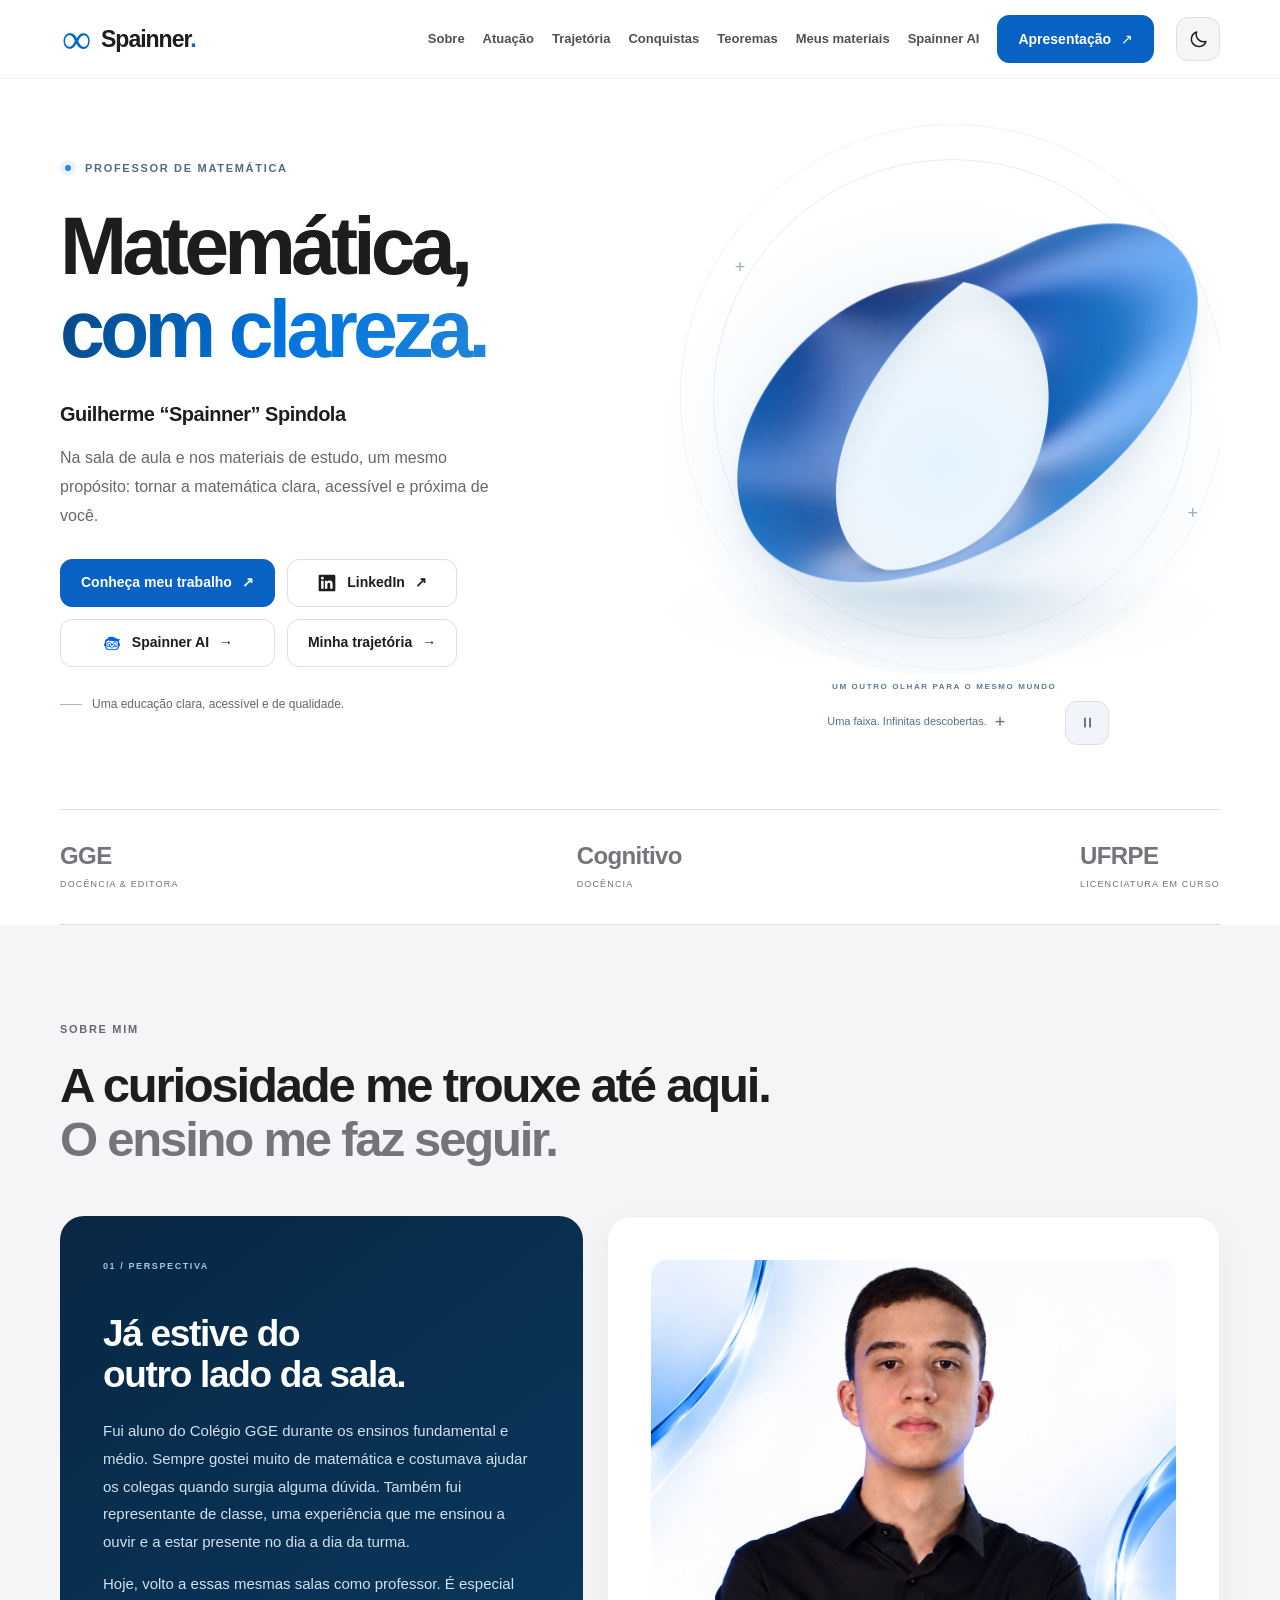
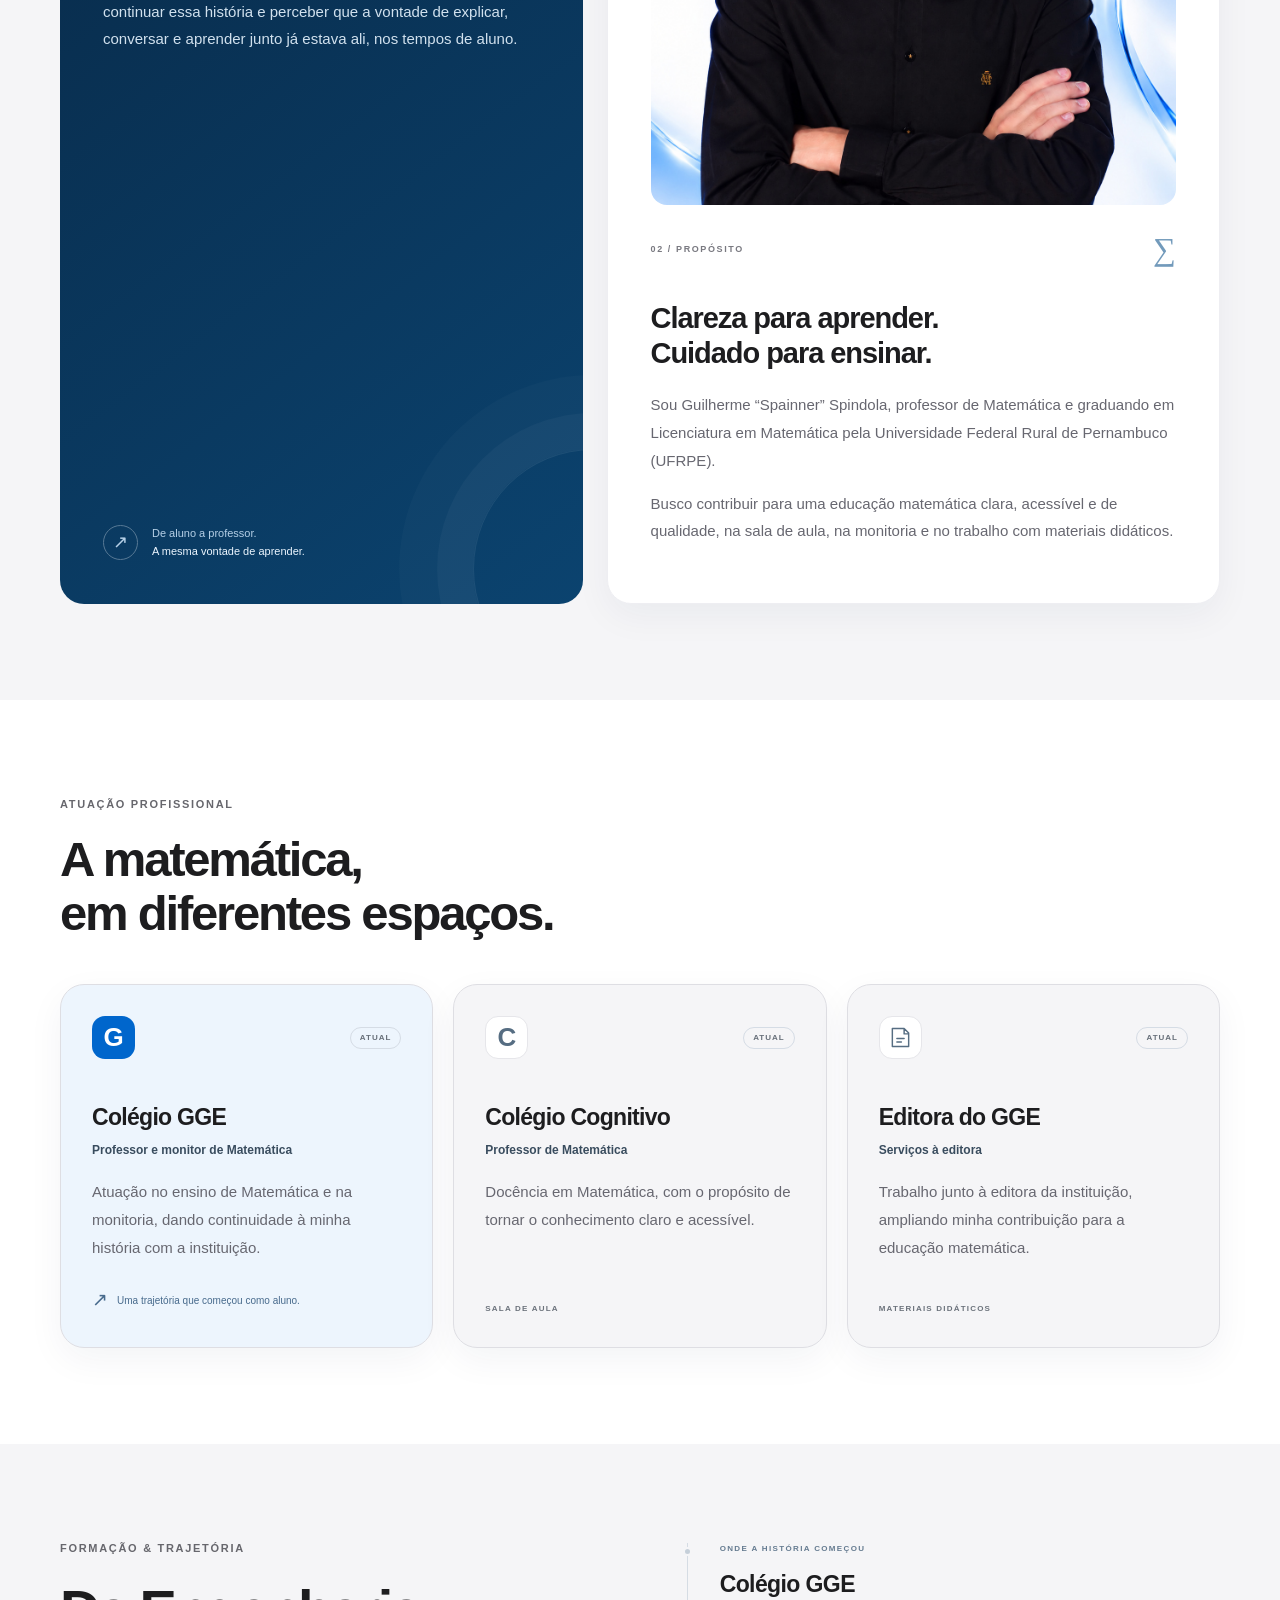
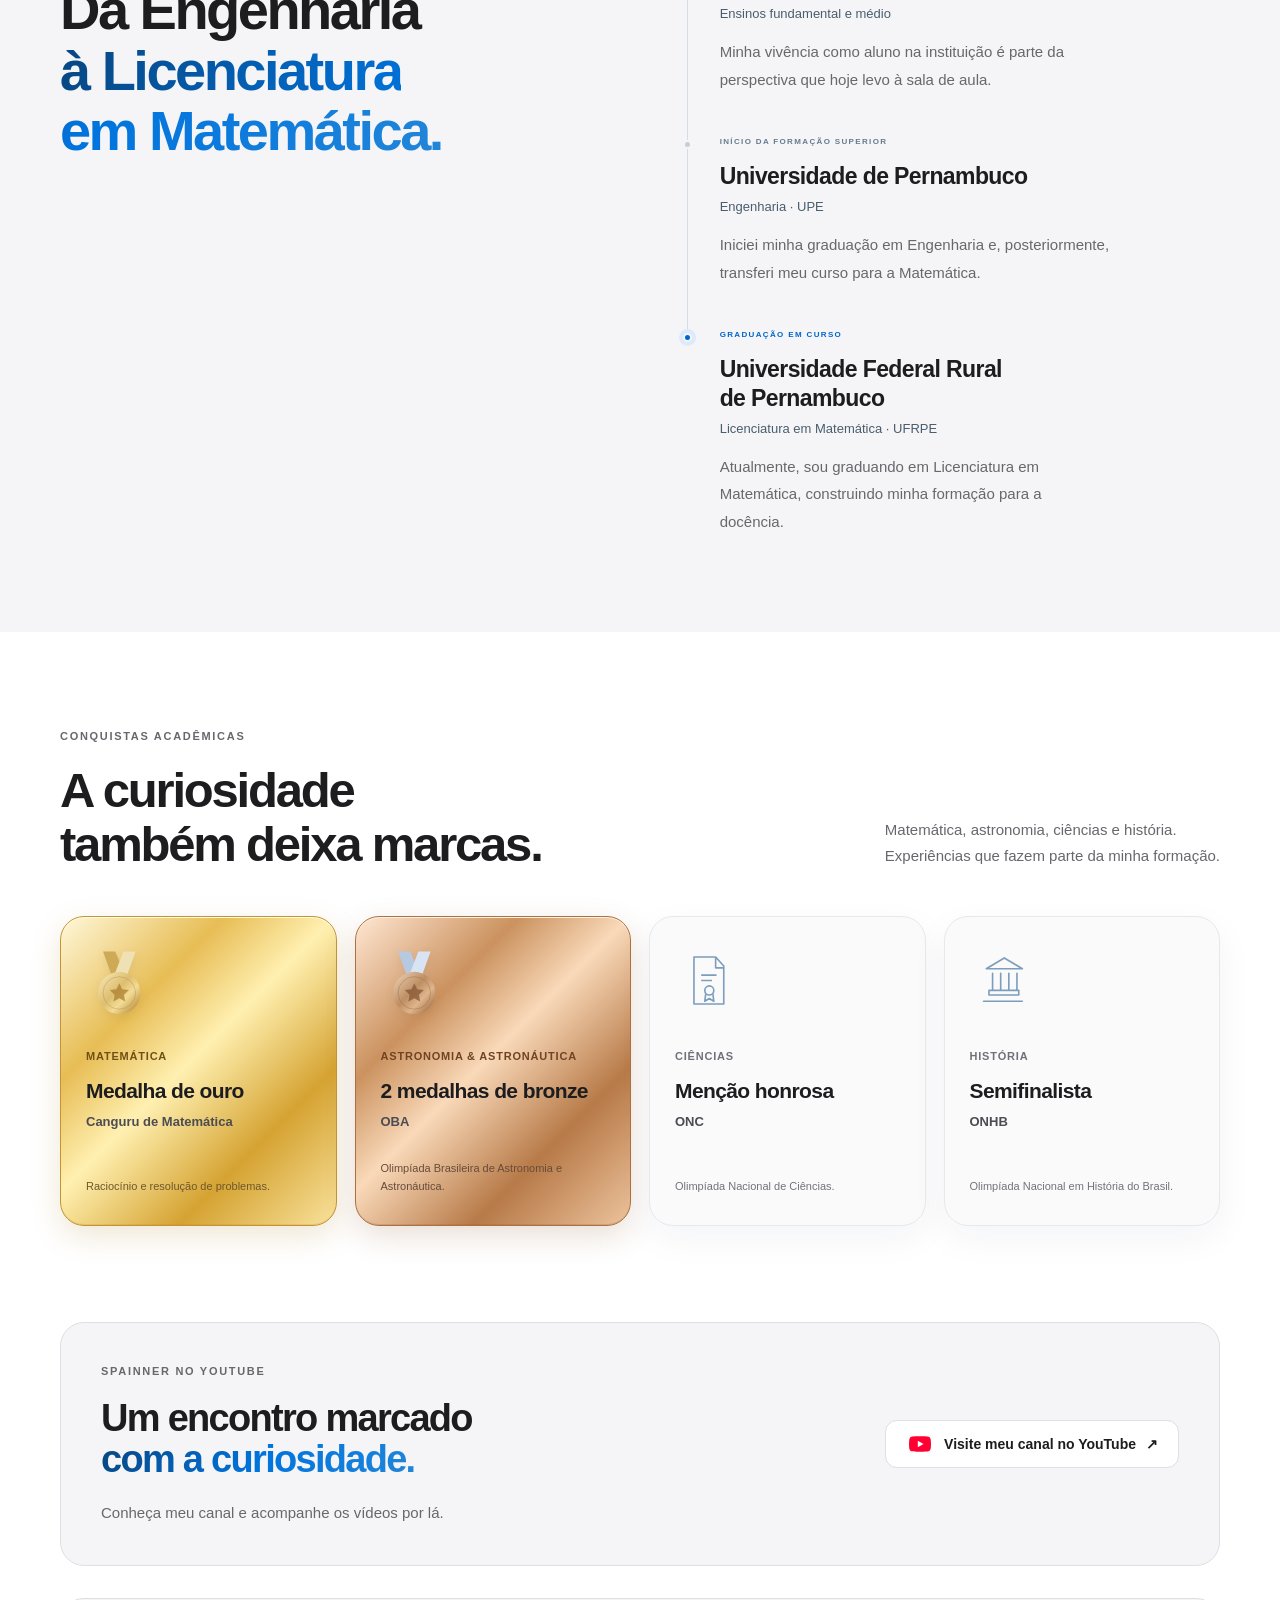
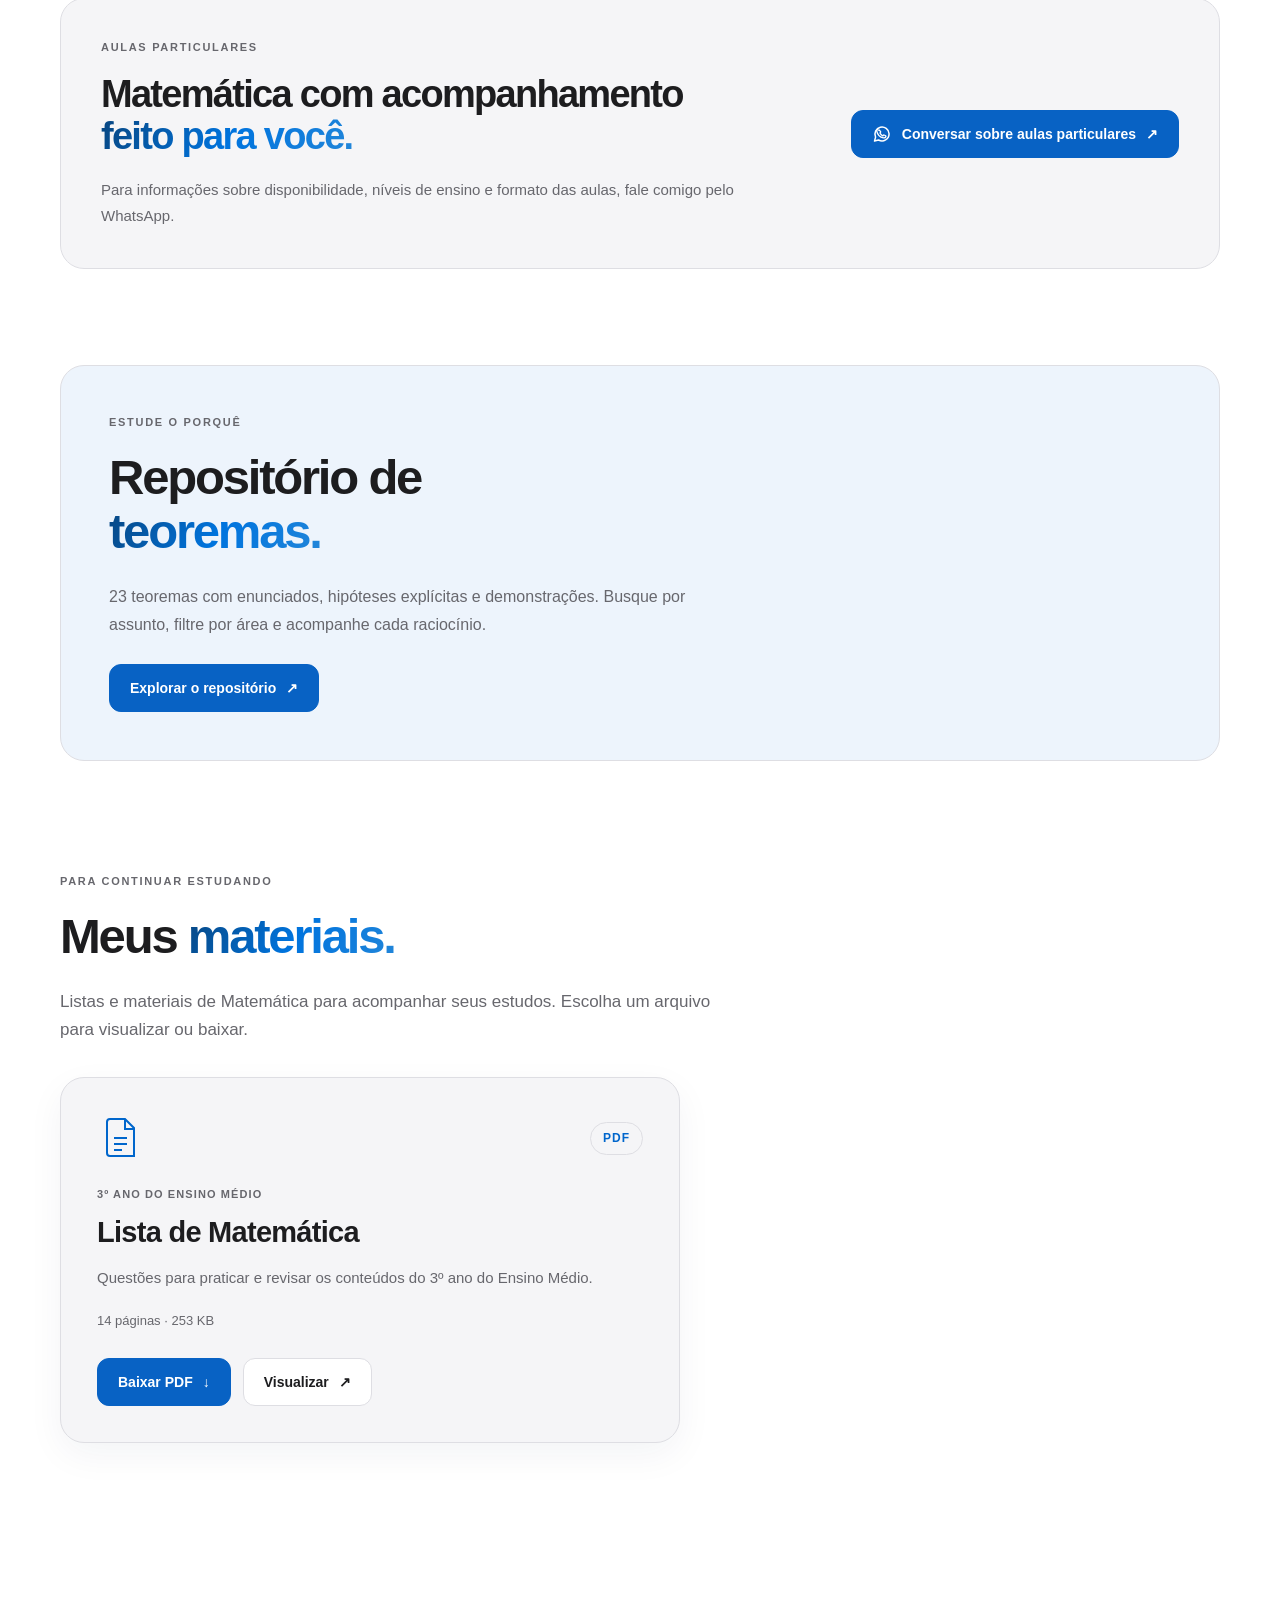
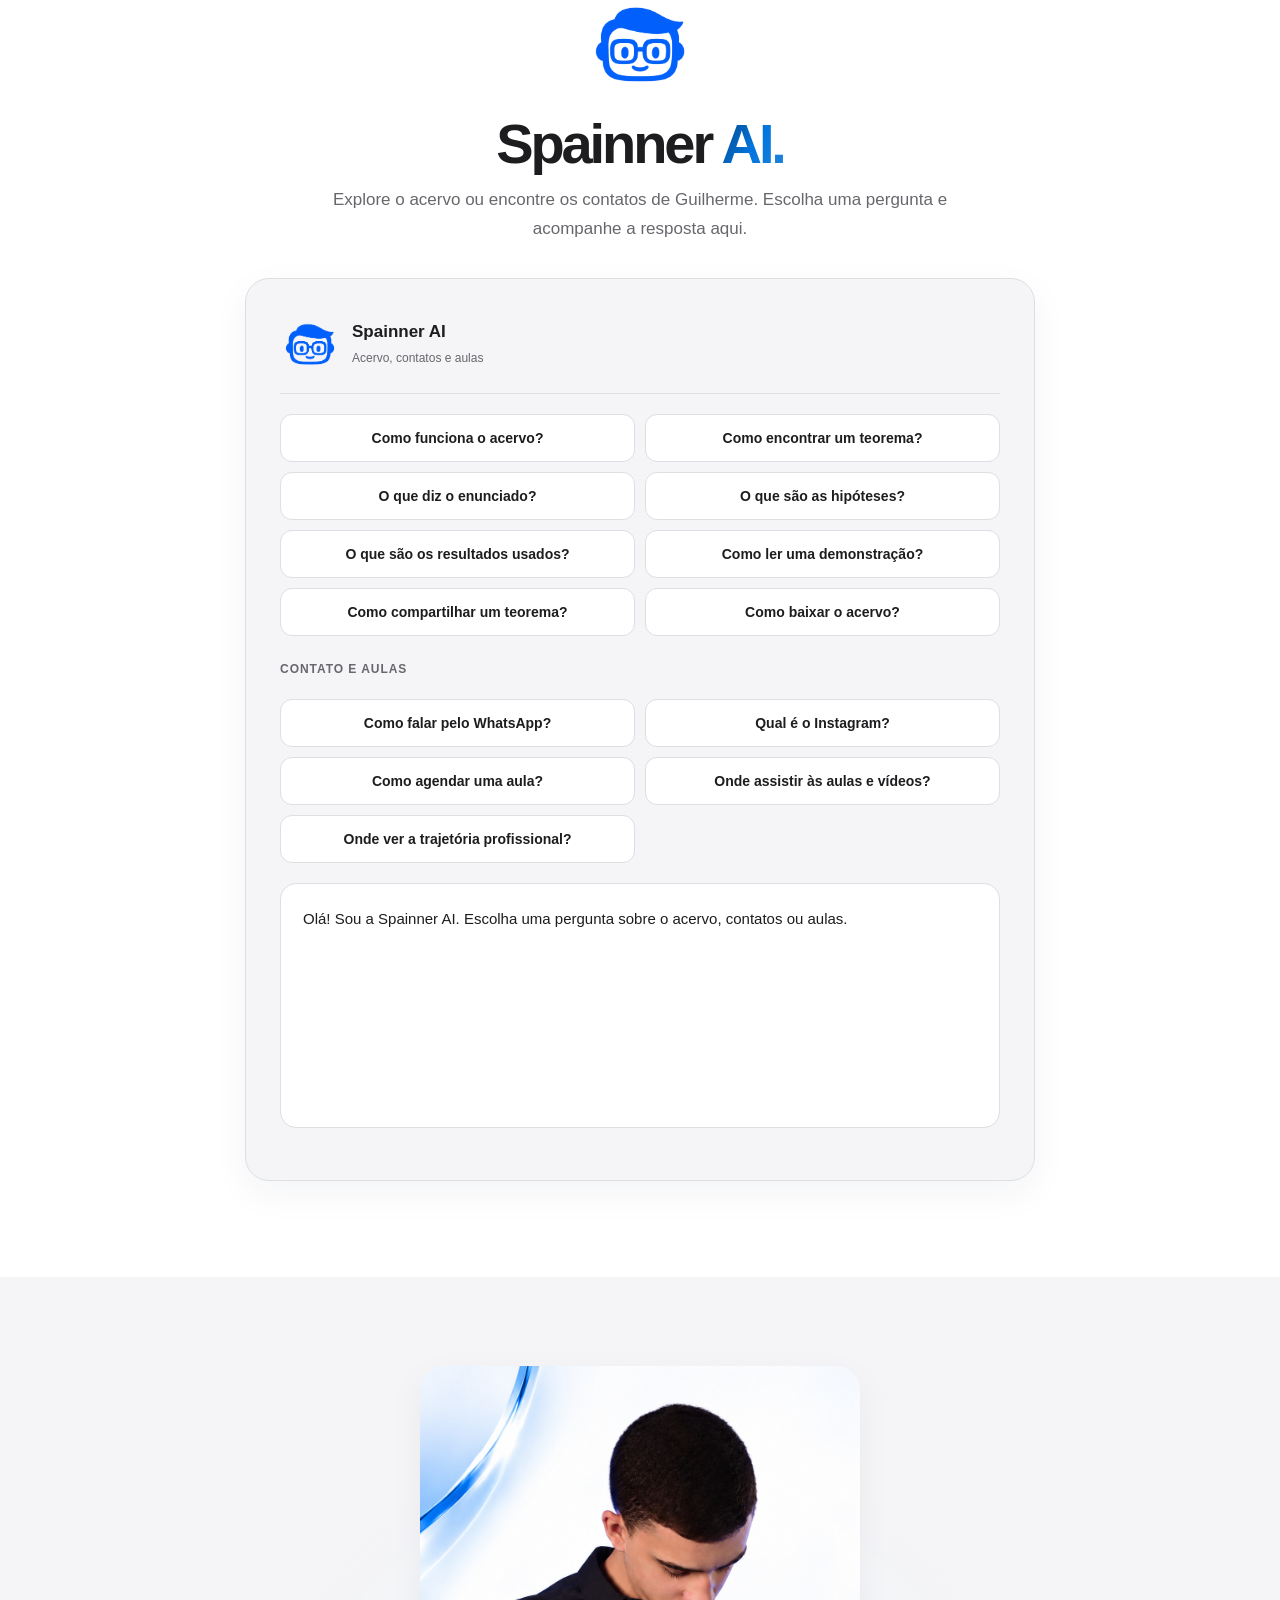
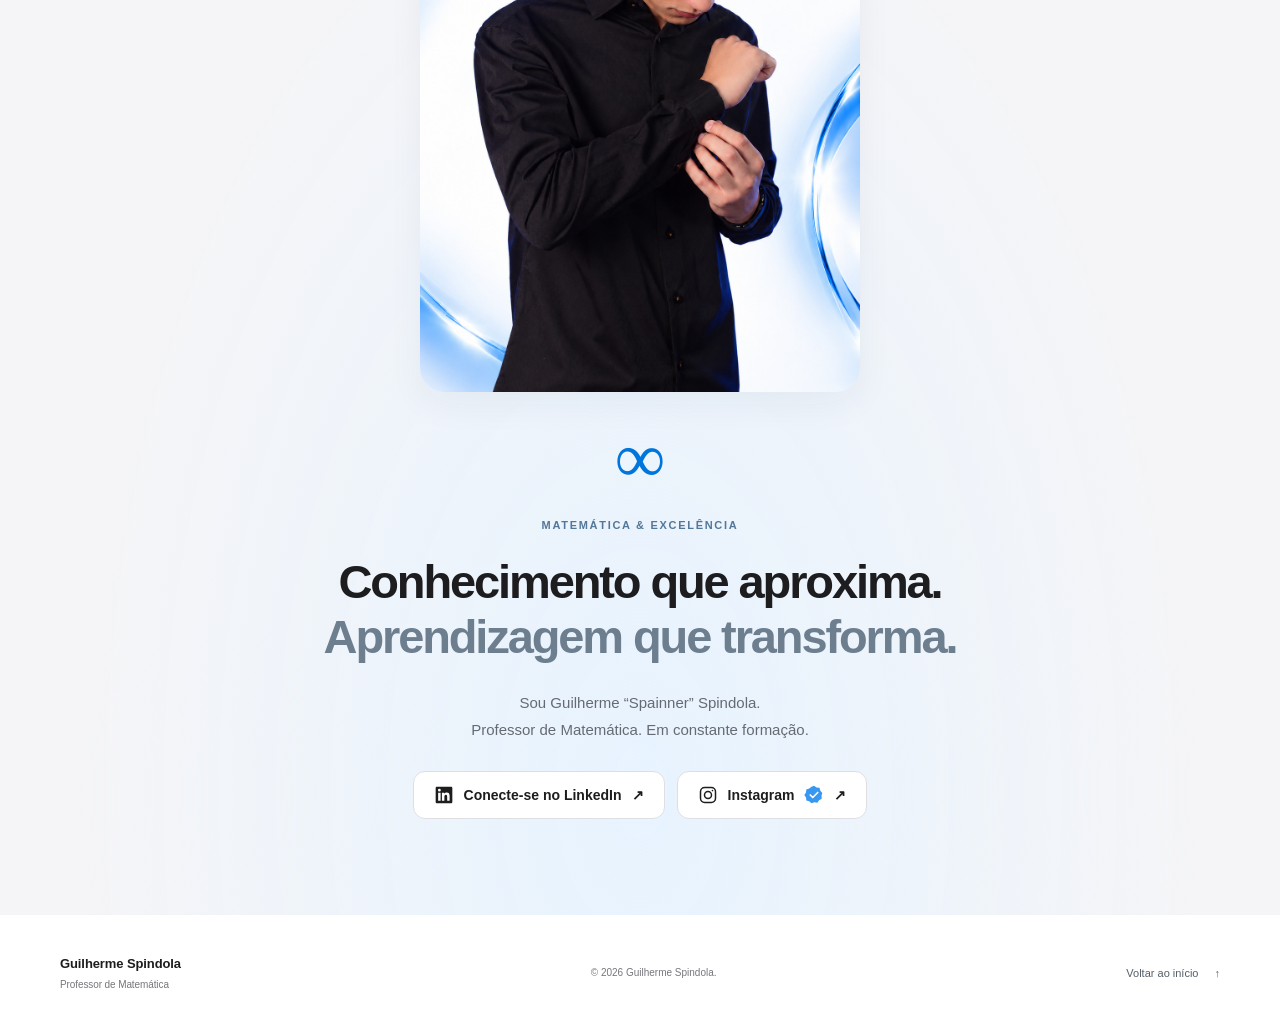
==== commit a871cc2b: "Enlarge closing portrait and restore shimmering gold and bronze finishes" ====
--- a/index.html
+++ b/index.html
@@ -30,7 +30,7 @@
   </script>
 <link rel="stylesheet" href="./assets/repository-guide.css?v=5">
 <link rel="stylesheet" href="./assets/materials.css?v=1">
-  <link rel="stylesheet" href="./assets/design.css?v=20261025">
+  <link rel="stylesheet" href="./assets/design.css?v=20261025-2">
 </head>
 <body class="portfolio">
   <a class="skip-link" href="#conteudo">Pular para o conteúdo</a>
--- a/assets/design.css
+++ b/assets/design.css
@@ -126,9 +126,23 @@
 .portfolio .achievement { min-height: 310px; }
 .portfolio .achievement :is(.achievement-category, .achievement-footnote) { font-size: 11px; }
 .portfolio .achievement-category { letter-spacing: .8px; }
-.portfolio .achievement-gold { background: #faf5e8; border-color: #e5d5ae; box-shadow: var(--shadow); }
-.portfolio .achievement-bronze { background: #f8eee6; border-color: #e5ccb9; box-shadow: var(--shadow); }
-.portfolio :is(.achievement-gold, .achievement-bronze)::before { display: none; }
+.portfolio .achievement-gold {
+  background: linear-gradient(135deg, #fff8da 0%, #e7bd55 28%, #fff0b1 47%, #d5a332 73%, #f9e29c 100%);
+  border-color: #c3942f;
+  box-shadow: inset 0 1px 0 #fffbe9, inset 0 -1px 0 #b8832633, 0 10px 30px rgb(172 121 23 / 18%);
+}
+.portfolio .achievement-bronze {
+  background: linear-gradient(135deg, #ffe7d3 0%, #cb925f 28%, #f9d9b9 47%, #b77a48 73%, #edc39d 100%);
+  border-color: #ad713f;
+  box-shadow: inset 0 1px 0 #fff1e4, inset 0 -1px 0 #88512a33, 0 10px 30px rgb(132 77 35 / 18%);
+}
+.portfolio :is(.achievement-gold, .achievement-bronze)::before {
+  display: block;
+  background: linear-gradient(110deg, transparent 40%, rgb(255 255 255 / 10%) 45%, rgb(255 255 255 / 75%) 50%, rgb(255 255 255 / 10%) 55%, transparent 60%);
+}
+@media (prefers-reduced-motion: reduce) {
+  .portfolio :is(.achievement-gold, .achievement-bronze)::before { display: none; }
+}
 .portfolio :is(.youtube-section, .whatsapp-section) { padding-bottom: 32px; }
 .portfolio :is(.youtube-card, .whatsapp-card) { background: var(--paper); border: 1px solid var(--line); border-radius: var(--card-radius); box-shadow: none; padding: 40px; gap: 28px; }
 .portfolio :is(.youtube-copy, .whatsapp-copy) { min-width: 0; }
@@ -147,7 +161,7 @@
 }
 body #spainner-ai .spainner-ai-card:before, body #spainner-ai.assistant:before { display: none; }
 body .guide-answer { border-radius: 16px; box-shadow: none; }
-.portfolio .closing-portrait { width: min(280px, 100%); border-radius: var(--card-radius); box-shadow: var(--shadow); }
+.portfolio .closing-portrait { width: min(440px, 100%); border-radius: var(--card-radius); box-shadow: var(--shadow); }
 /* The library uses the same controls, palette and spacing. */
 body.library { --bg: #fff; --page: #fff; --paper: #f5f7fb; --ink: #1d1d1f; --muted: #596778; --line: #dce3ec; --blue: #0066cc; font-size: 17px; }
 html[data-theme="dark"] body.library { --bg: #101216; --page: #101216; --paper: #191d24; --ink: #f1f3f7; --muted: #afb8c5; --line: #39424f; --blue: #75b8ff; }
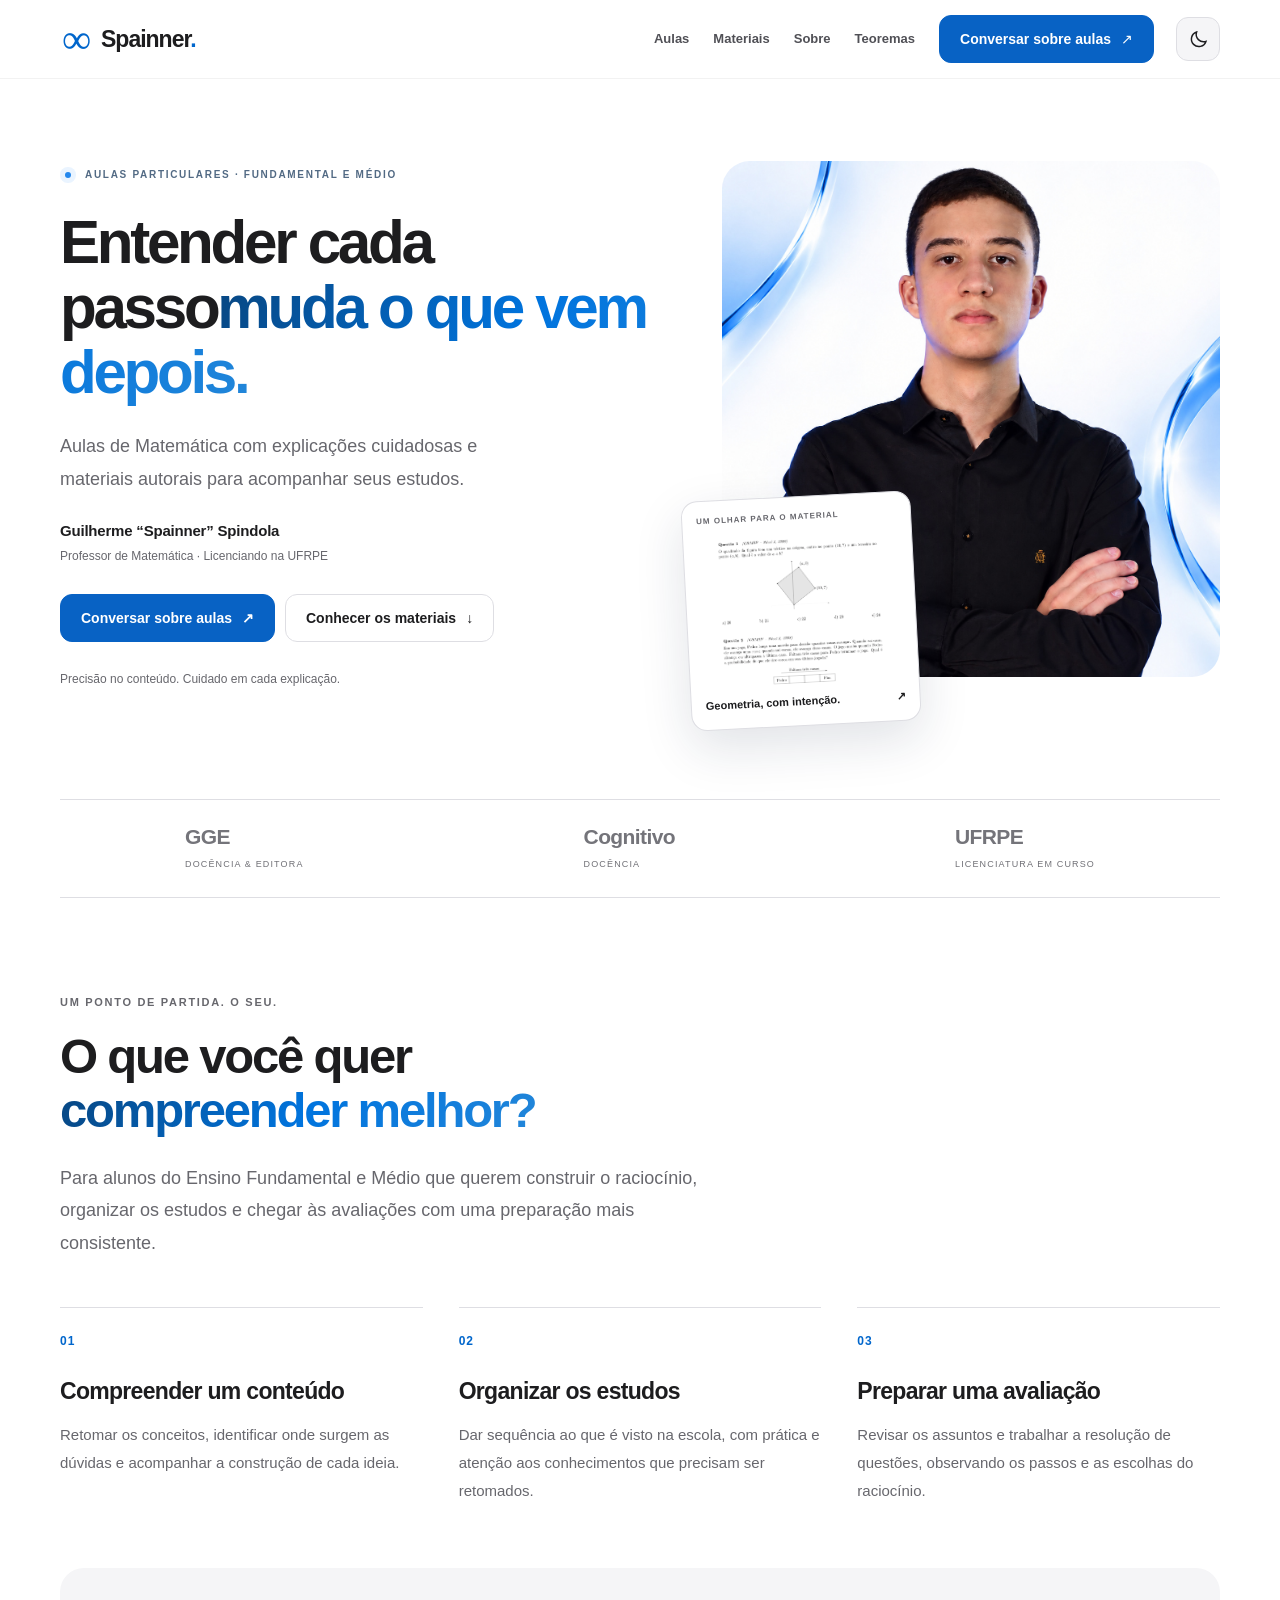
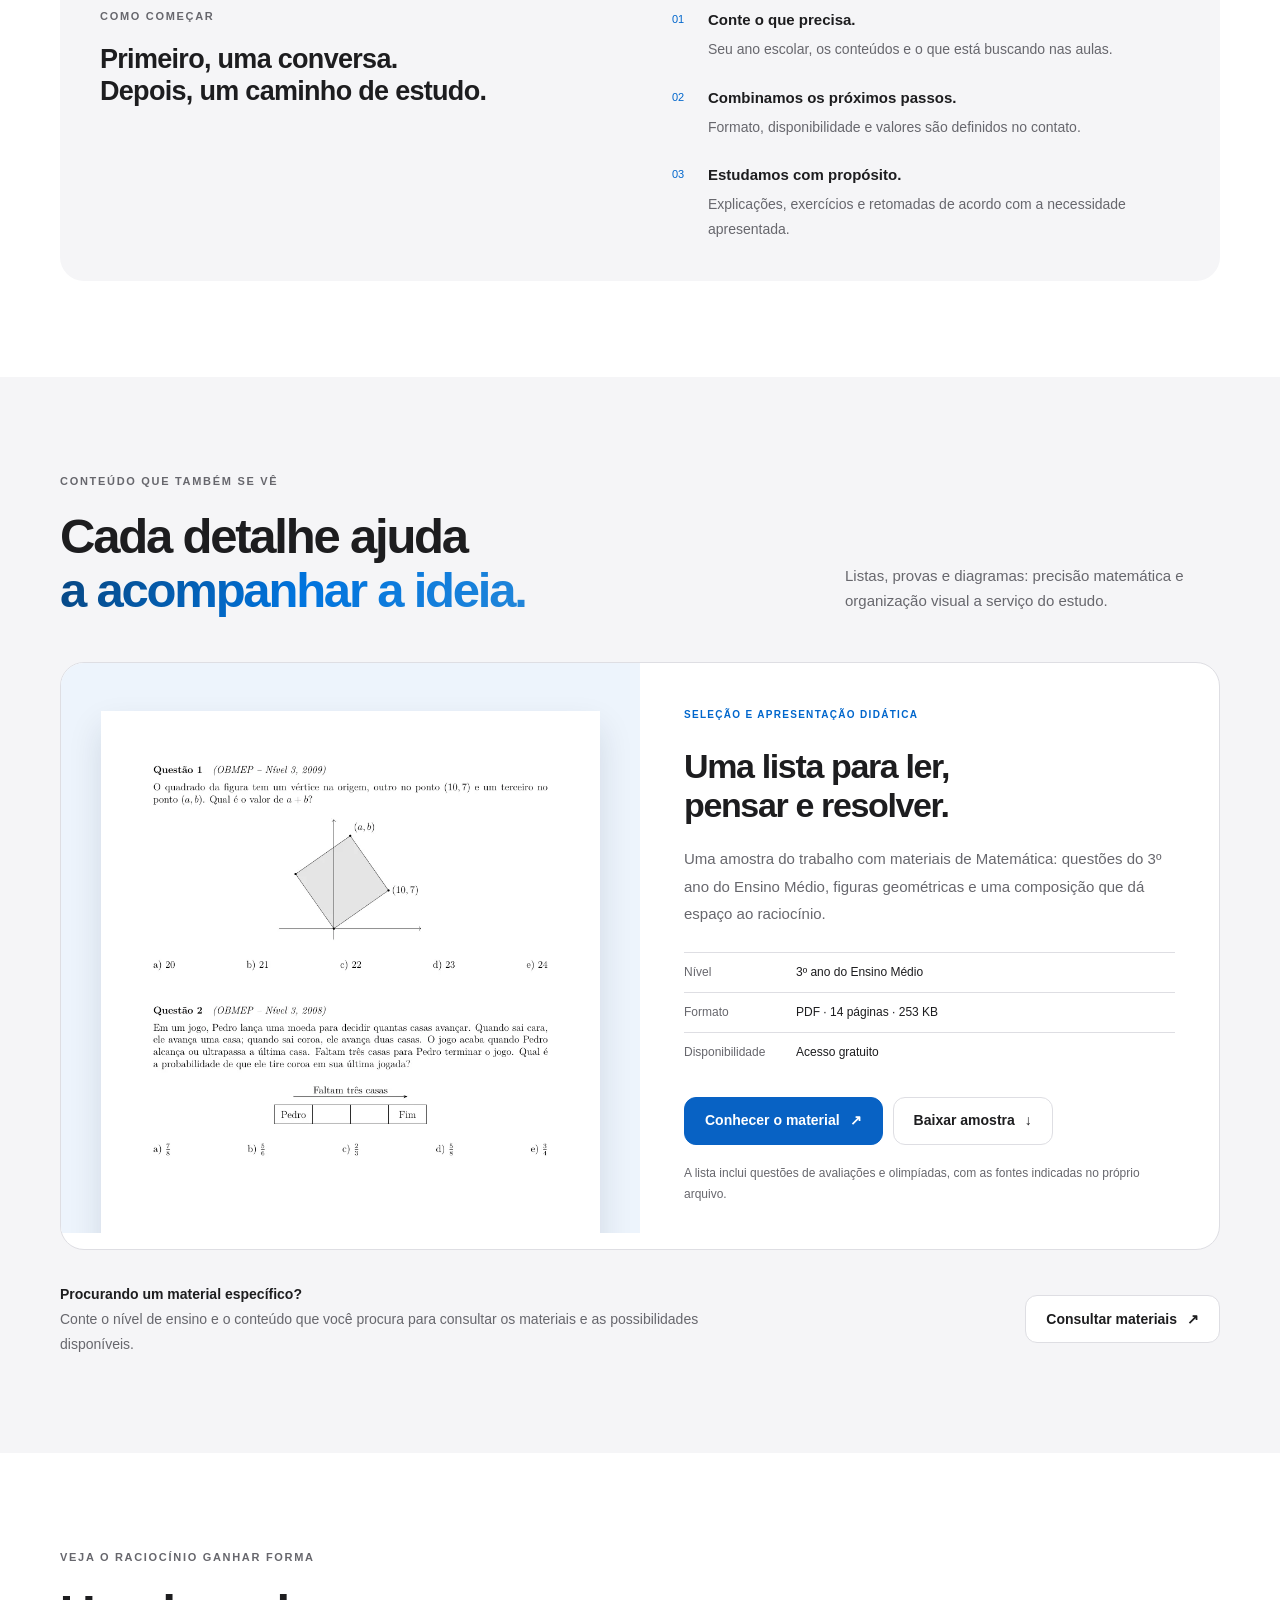
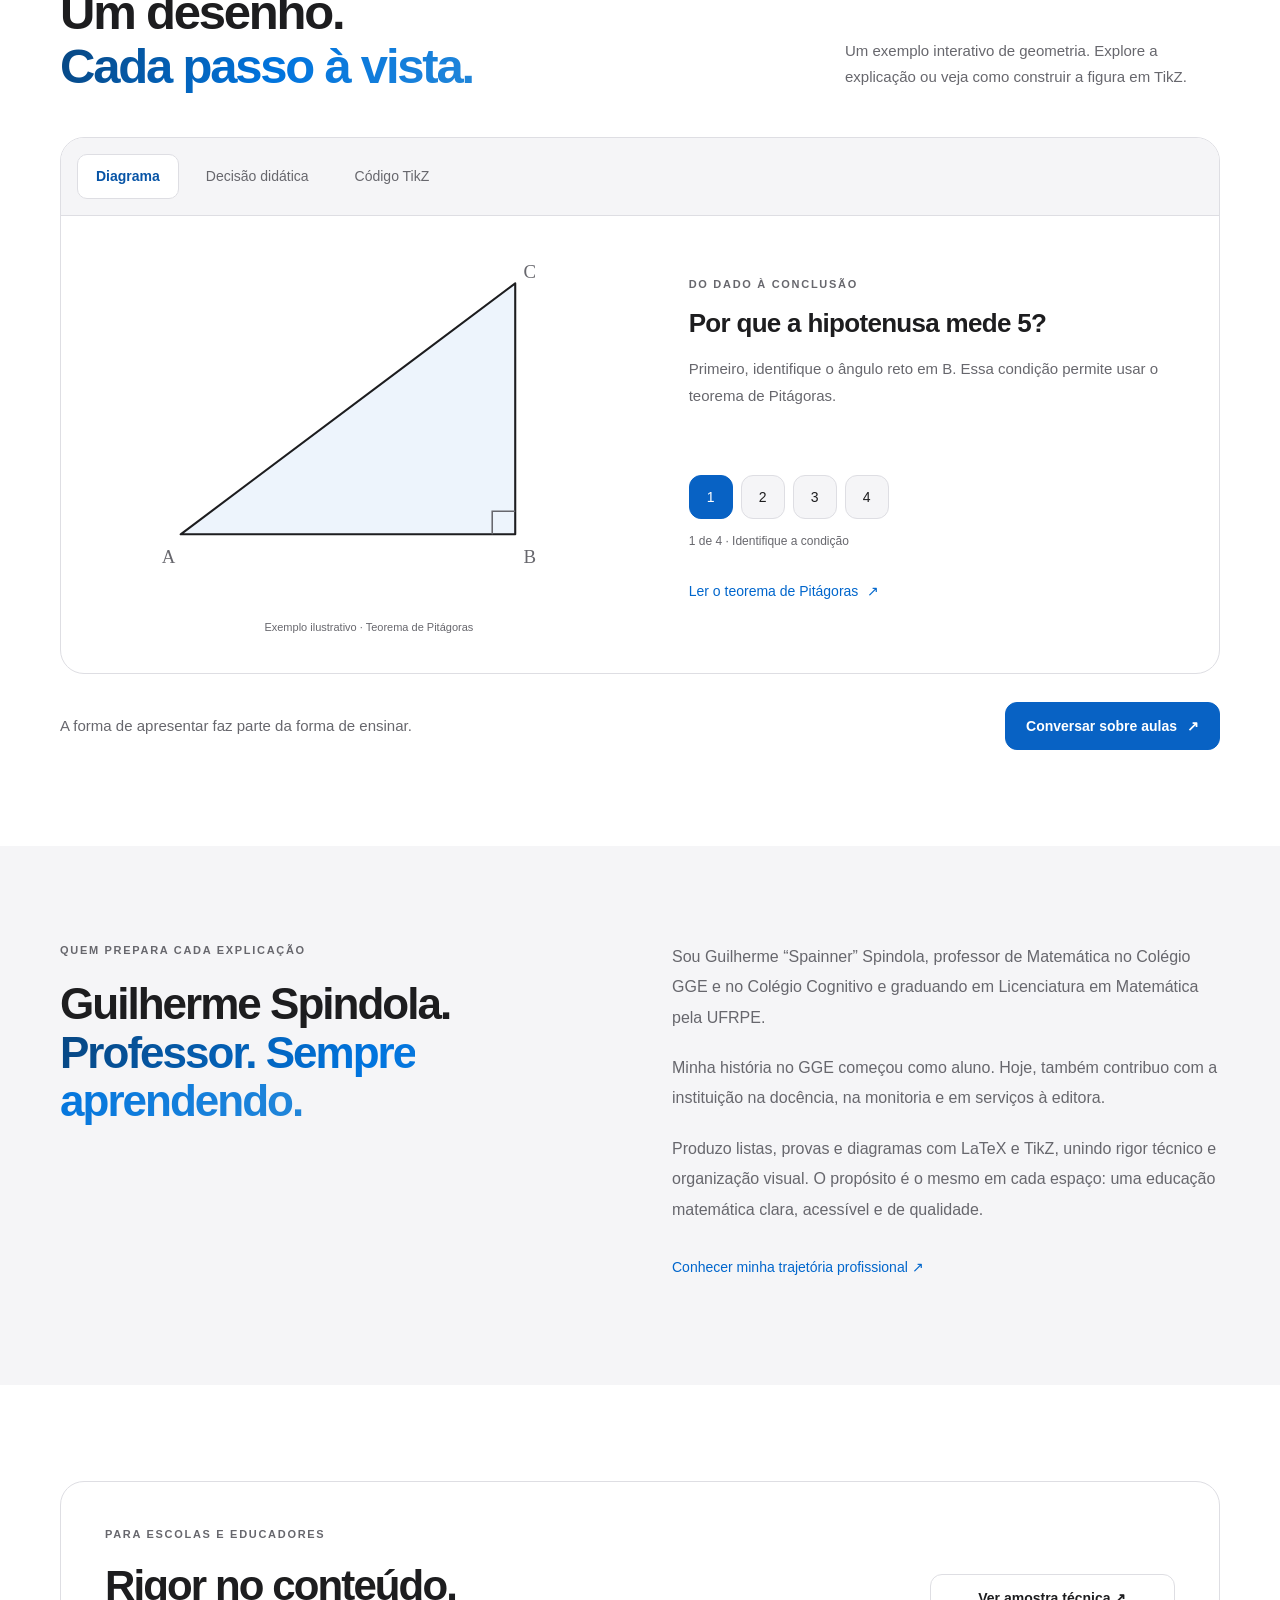
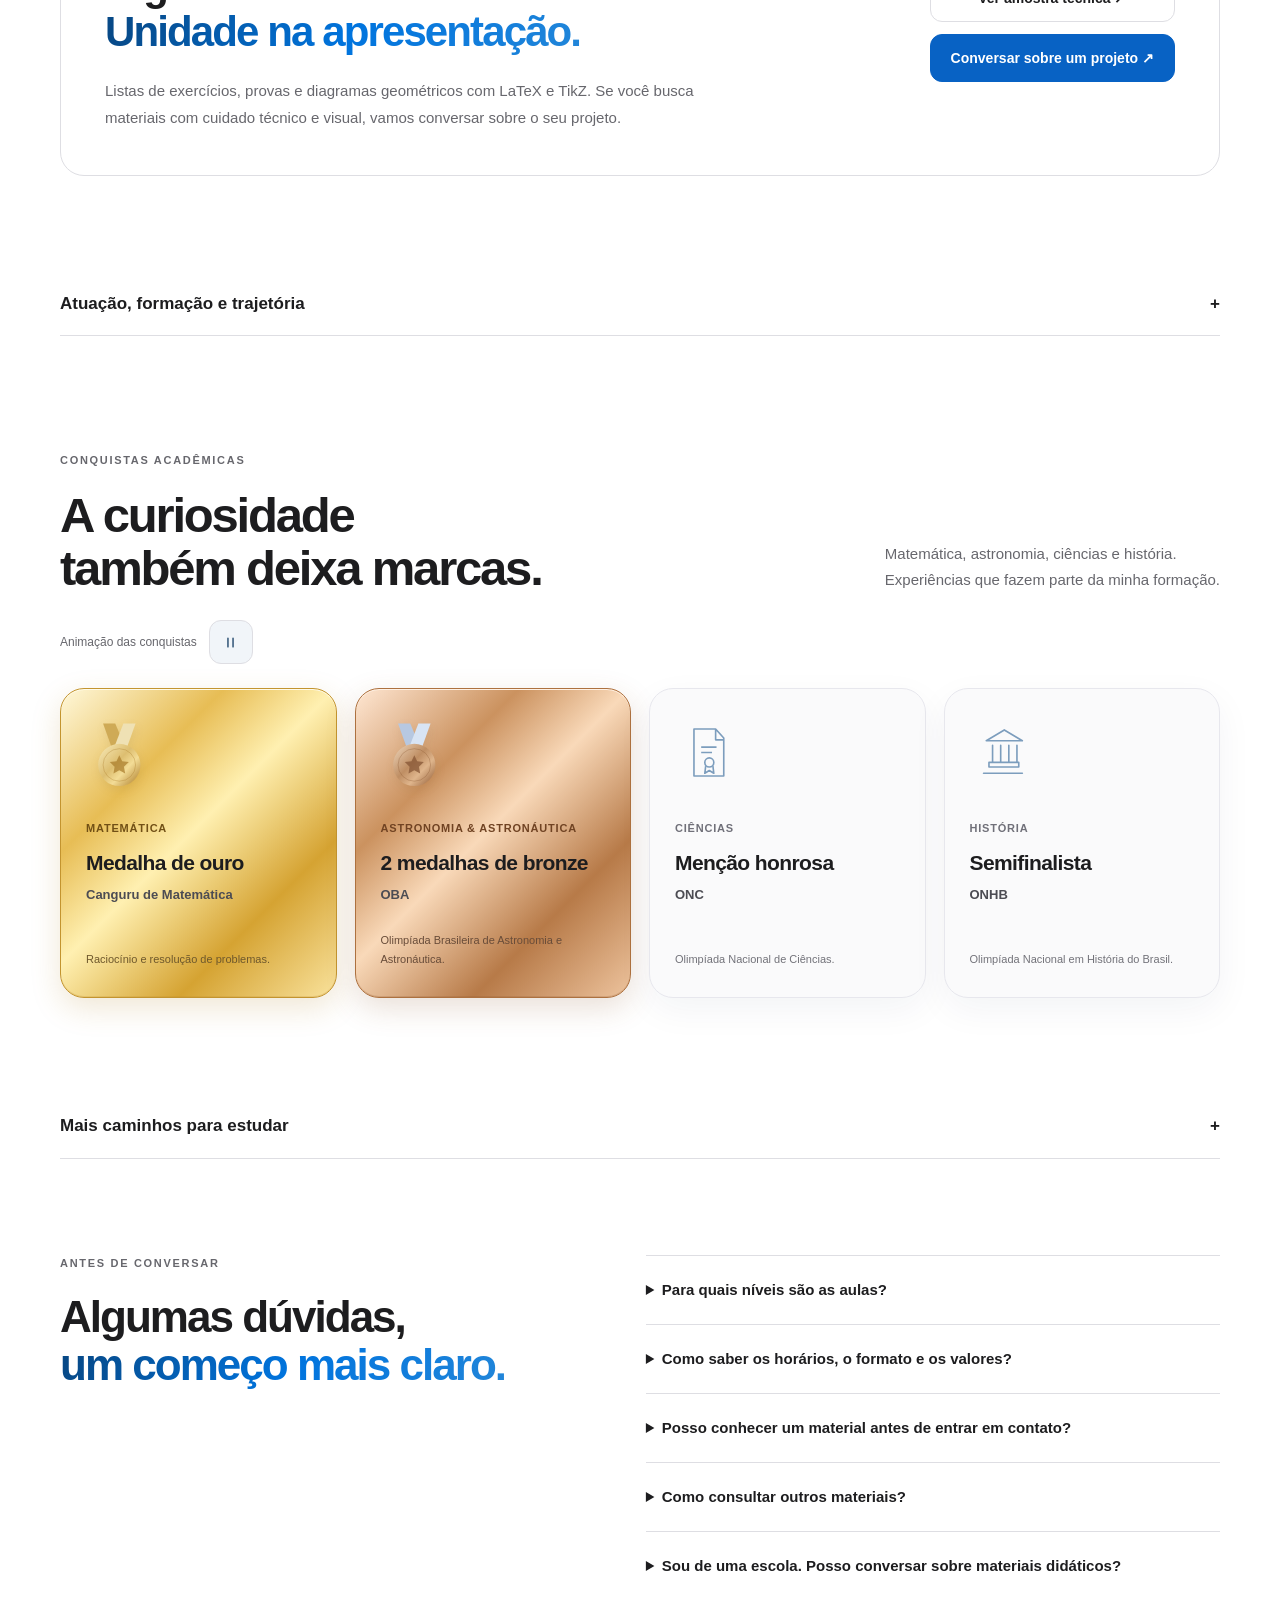
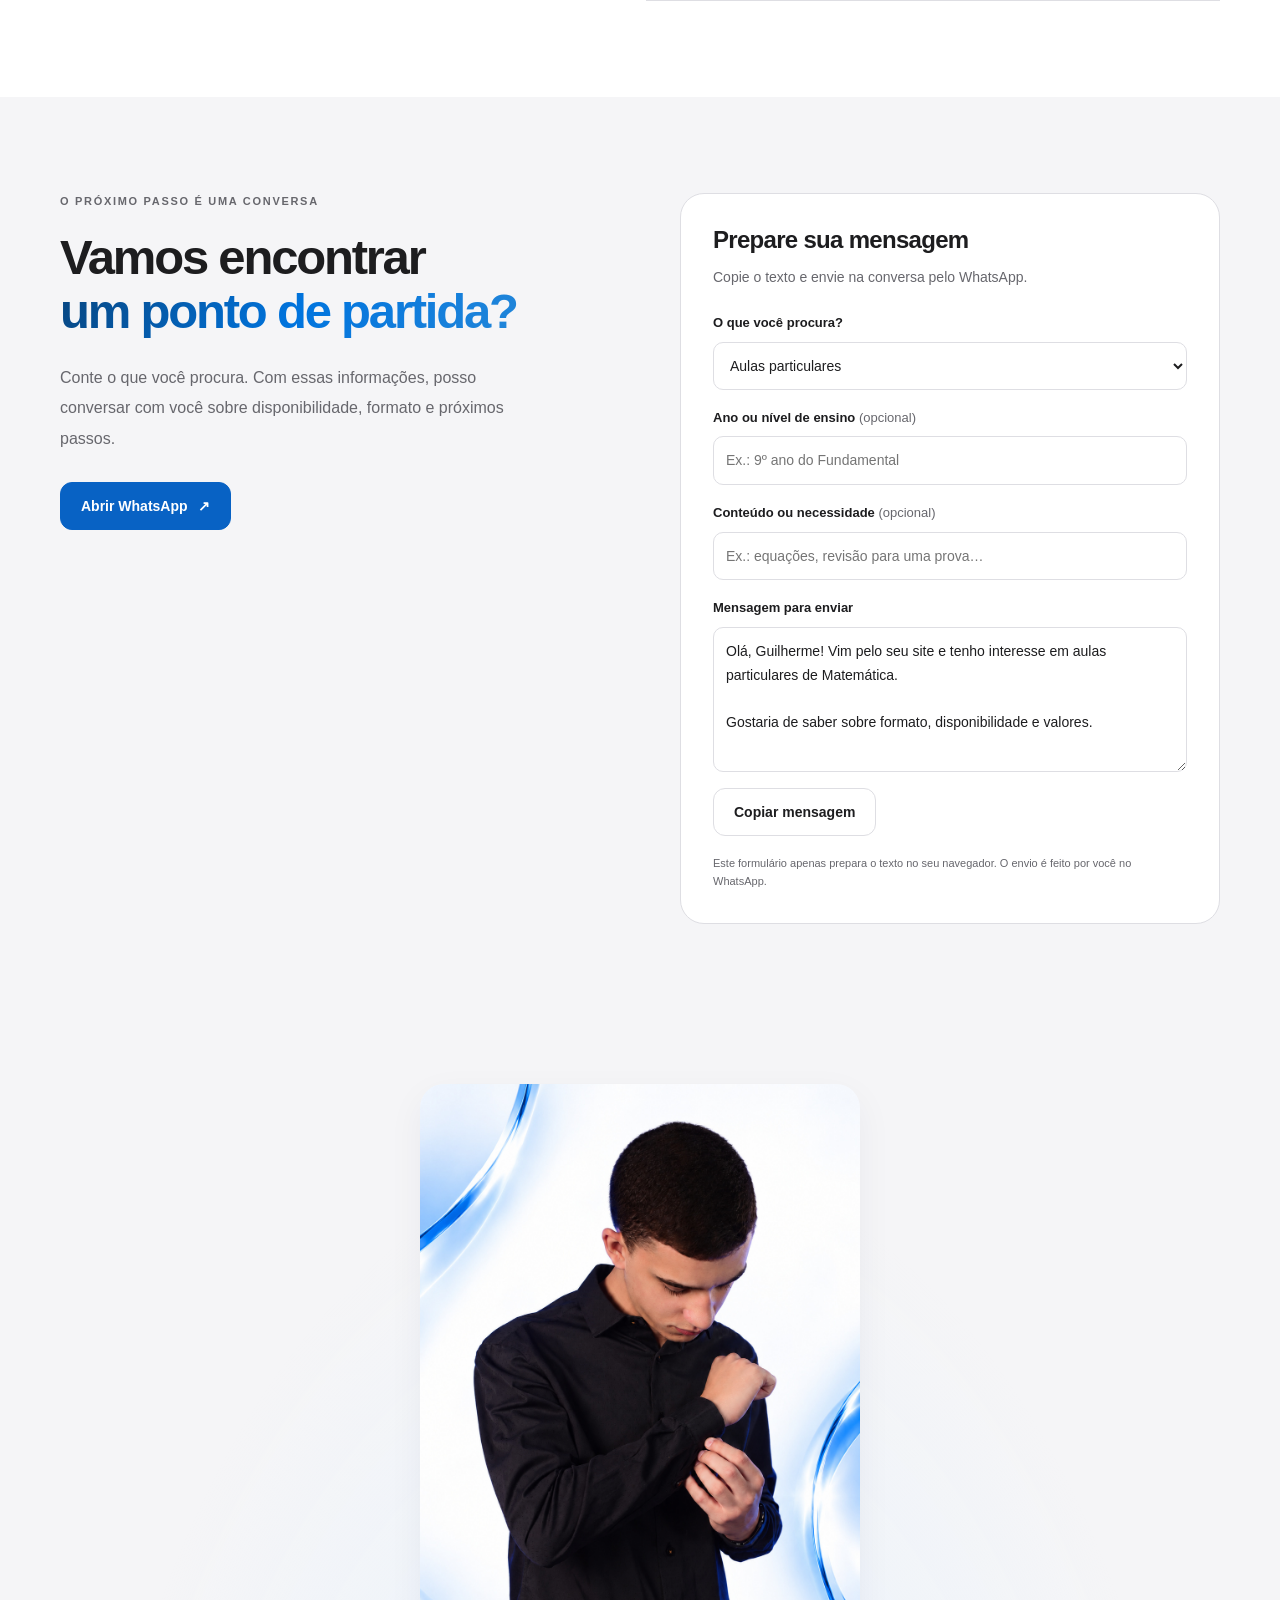
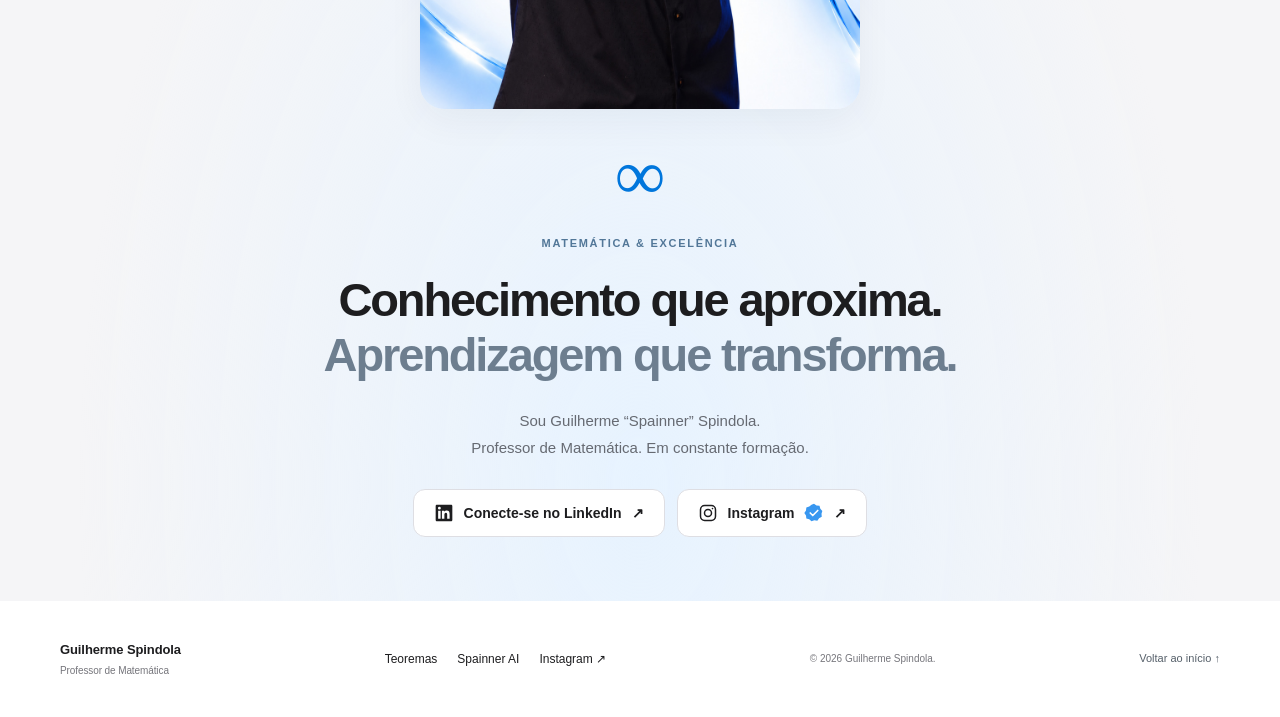
==== commit 0f5389c9: "Reframe portfolio around tutoring with material case study and interactive TikZ showcase" ====
--- a/index.html
+++ b/index.html
@@ -1,16 +1,15 @@
 <!doctype html>
-<html lang="pt-BR">
-<head>
+<html lang="pt-BR"><head>
   <meta charset="utf-8">
   <meta name="viewport" content="width=device-width, initial-scale=1">
   <meta name="theme-color" content="#f5f5f7">
-  <meta name="description" content="Guilherme “Spainner” Spindola, professor de Matemática no GGE e no Colégio Cognitivo e graduando em Licenciatura em Matemática na UFRPE. Conheça sua trajetória e conquistas.">
+  <meta name="description" content="Aulas particulares de Matemática para o Ensino Fundamental e Médio com Guilherme Spindola. Conheça os materiais didáticos, explore um exemplo e converse sobre seus estudos.">
   <meta property="og:type" content="website">
   <meta property="og:locale" content="pt_BR">
-  <meta property="og:title" content="Guilherme Spindola · Professor de Matemática">
-  <meta property="og:description" content="Matemática, com clareza. Conheça a trajetória, a atuação e as conquistas de Guilherme “Spainner” Spindola.">
+  <meta property="og:title" content="Guilherme Spindola · Aulas e materiais de Matemática">
+  <meta property="og:description" content="Aulas particulares de Matemática para o Ensino Fundamental e Médio com Guilherme Spindola. Conheça os materiais didáticos, explore um exemplo e converse sobre seus estudos.">
   <meta property="og:url" content="https://spainnerr.github.io/">
-  <title>Guilherme Spindola · Professor de Matemática</title>
+  <title>Guilherme Spindola · Aulas e materiais de Matemática</title>
   <link rel="canonical" href="https://spainnerr.github.io/">
   <link rel="icon" type="image/svg+xml" href="./assets/favicon.svg">
   <script>
@@ -23,119 +22,53 @@
     })();
   </script>
   <link rel="stylesheet" href="./assets/site.css?v=teoremas-2">
-  <link rel="preload" href="./assets/mobius-studio-1280.webp" as="image" type="image/webp" imagesrcset="./assets/mobius-studio-1280.webp 1280w, ./assets/mobius-studio-2560.webp 2560w" imagesizes="(max-width: 760px) 100vw, 55vw">
   <script src="./assets/site.js?v=20261025" defer></script>
   <script type="application/ld+json">
   {"@context":"https://schema.org","@type":"Person","name":"Guilherme Spindola","alternateName":"Guilherme “Spainner” Spindola","url":"https://spainnerr.github.io/","jobTitle":"Professor de Matemática","description":"Professor e monitor de Matemática no Colégio GGE, prestador de serviços à editora da instituição e professor no Colégio Cognitivo. Graduando em Licenciatura em Matemática na UFRPE.","worksFor":[{"@type":"EducationalOrganization","name":"Colégio GGE"},{"@type":"EducationalOrganization","name":"Colégio Cognitivo"}],"sameAs":["https://www.linkedin.com/in/guilherme-spindola-a53a47384/","https://www.instagram.com/spainnerr"]}
   </script>
 <link rel="stylesheet" href="./assets/repository-guide.css?v=5">
 <link rel="stylesheet" href="./assets/materials.css?v=1">
-  <link rel="stylesheet" href="./assets/design.css?v=20261025-2">
-</head>
-<body class="portfolio">
-  <a class="skip-link" href="#conteudo">Pular para o conteúdo</a>
-
-  <header class="site-header">
-    <nav class="navigation wrap" aria-label="Navegação principal">
-      <a class="wordmark" href="#inicio" aria-label="Spainner, início">
-        <span class="wordmark-symbol" aria-hidden="true">∞</span>
-        <span>Spainner<span class="wordmark-dot">.</span></span>
-      </a>
-      <button class="theme-toggle" type="button" aria-label="Ativar modo escuro" aria-pressed="false" title="Ativar modo escuro" hidden>
-        <svg class="theme-moon" viewBox="0 0 24 24" fill="none" stroke="currentColor" stroke-width="1.7" stroke-linecap="round" stroke-linejoin="round" aria-hidden="true"><path d="M20.5 14.2A8.5 8.5 0 0 1 9.8 3.5a8.5 8.5 0 1 0 10.7 10.7Z"/></svg>
-        <svg class="theme-sun" viewBox="0 0 24 24" fill="none" stroke="currentColor" stroke-width="1.7" stroke-linecap="round" aria-hidden="true"><circle cx="12" cy="12" r="4"/><path d="M12 2v2m0 16v2M2 12h2m16 0h2M5 5l1.5 1.5m11 11L19 19M5 19l1.5-1.5m11-11L19 5"/></svg>
-      </button>
-      <button class="menu-toggle" type="button" aria-controls="nav-links" aria-expanded="false" hidden>
-        <span>Menu</span><span class="menu-lines" aria-hidden="true"></span>
-      </button>
-      <div class="nav-links" id="nav-links">
-        <a href="#sobre">Sobre</a>
-        <a href="#atuacao">Atuação</a>
-        <a href="#trajetoria">Trajetória</a>
-        <a href="#conquistas">Conquistas</a>
-        <a href="./teoremas.html">Teoremas</a>
-        <a href="#materiais">Meus materiais</a>
-        <a href="#spainner-ai">Spainner AI</a>
-        <a class="nav-button" href="#apresentacao">Apresentação <span aria-hidden="true">↗</span></a>
-      </div>
-    </nav>
-  </header>
-
-  <main id="conteudo">
-    <section class="hero wrap" id="inicio" aria-labelledby="hero-title">
-      <div class="hero-copy">
-        <p class="eyebrow hero-eyebrow"><span class="blue-dot" aria-hidden="true"></span> PROFESSOR DE MATEMÁTICA</p>
-        <h1 id="hero-title">Matemática,<br><span class="blue-text">com clareza.</span></h1>
-        <p class="hero-name">Guilherme “Spainner” Spindola</p>
-        <p class="hero-description">Na sala de aula e nos materiais de estudo, um mesmo propósito: tornar a matemática clara, acessível e próxima de você.</p>
-        <div class="hero-actions">
-          <a class="button button-primary" href="#sobre">Conheça meu trabalho <span aria-hidden="true">↗</span></a>
-          <a class="button button-secondary" href="https://www.linkedin.com/in/guilherme-spindola-a53a47384/" target="_blank" rel="noopener noreferrer"><svg class="linkedin-icon" viewBox="0 0 24 24" fill="currentColor" aria-hidden="true" focusable="false"><path d="M20.45 2H3.55C2.69 2 2 2.68 2 3.52v16.96c0 .84.69 1.52 1.55 1.52h16.9c.86 0 1.55-.68 1.55-1.52V3.52c0-.84-.69-1.52-1.55-1.52ZM7.93 18.75H4.98V9.2h2.95v9.55ZM6.46 7.9a1.71 1.71 0 1 1 0-3.42 1.71 1.71 0 0 1 0 3.42Zm12.29 10.85H15.8V14.1c0-1.11-.02-2.54-1.55-2.54-1.55 0-1.79 1.21-1.79 2.46v4.73H9.51V9.2h2.83v1.3h.04c.39-.74 1.36-1.52 2.8-1.52 3 0 3.57 1.98 3.57 4.56v5.21Z"/></svg> LinkedIn <span aria-hidden="true">↗</span></a>
-          <a class="button button-secondary ai-direct-link" href="#spainner-ai"><img src="./assets/spainner-ai-symbol.webp" width="26" height="26" alt=""> Spainner AI <span aria-hidden="true">→</span></a>
-          <a class="button button-secondary" href="#trajetoria">Minha trajetória <span aria-hidden="true">→</span></a>
-        </div>
-        <div class="hero-caption"><span class="caption-line" aria-hidden="true"></span> Uma educação clara, acessível e de qualidade.</div>
-      </div>
-
-      <div class="hero-art">
-        <div class="art-orbit orbit-one" aria-hidden="true"></div>
-        <div class="art-orbit orbit-two" aria-hidden="true"></div>
-        <span class="art-spark spark-one" aria-hidden="true">+</span>
-        <span class="art-spark spark-two" aria-hidden="true">+</span>
-        <figure class="mobius-figure">
-          <img class="mobius-image" src="./assets/mobius-studio-1280.webp" srcset="./assets/mobius-studio-1280.webp 1280w, ./assets/mobius-studio-2560.webp 2560w" sizes="(max-width: 760px) 100vw, 55vw" width="720" height="620" fetchpriority="high" decoding="async" alt="Faixa de Möbius azul com reflexos suaves de estúdio: uma superfície contínua com meia torção, um único lado e uma única borda.">
-          <figcaption>
-            <span class="figure-label">UM OUTRO OLHAR PARA O MESMO MUNDO</span>
-            <div class="figure-controls">
-              <details class="shape-note">
-                <summary>Uma faixa. Infinitas descobertas. <span aria-hidden="true">+</span></summary>
-                <p>Esta é uma <strong>faixa de Möbius</strong>. Ao unir as pontas de uma fita depois de dar meia torção, surge uma superfície com um único lado e uma única borda. A matemática também é aprender a olhar de novo.</p>
-              </details>
-              <button class="motion-toggle" type="button" aria-label="Pausar animações do site" aria-pressed="false" hidden>
-                <svg class="icon-pause" viewBox="0 0 20 20" aria-hidden="true"><path d="M7 5v10M13 5v10" fill="none" stroke="currentColor" stroke-width="2" stroke-linecap="round"/></svg>
-                <svg class="icon-play" viewBox="0 0 20 20" aria-hidden="true"><path d="m7 4 9 6-9 6Z" fill="currentColor"/></svg>
-              </button>
-            </div>
-          </figcaption>
-        </figure>
-      </div>
-    </section>
-
-    <div class="institutions wrap" aria-label="Instituições da minha atuação e formação">
-      <div class="institution-names">
-        <span>GGE<span class="institution-detail">DOCÊNCIA & EDITORA</span></span>
-        <span>Cognitivo<span class="institution-detail">DOCÊNCIA</span></span>
-        <span>UFRPE<span class="institution-detail">LICENCIATURA EM CURSO</span></span>
-      </div>
-    </div>
-
-    <section class="section about-section" id="sobre" aria-labelledby="about-title">
-      <div class="wrap">
-        <p class="eyebrow reveal">SOBRE MIM</p>
-        <div class="section-heading reveal">
-          <h2 id="about-title">A curiosidade me trouxe até aqui.<br><span class="muted-heading">O ensino me faz seguir.</span></h2>
-        </div>
-        <div class="about-grid">
-          <article class="about-story reveal">
-            <span class="small-index">01 / PERSPECTIVA</span>
-            <h3>Já estive do<br>outro lado da sala.</h3>
-            <p>Fui aluno do Colégio GGE durante os ensinos fundamental e médio. Sempre gostei muito de matemática e costumava ajudar os colegas quando surgia alguma dúvida. Também fui representante de classe, uma experiência que me ensinou a ouvir e a estar presente no dia a dia da turma.</p>
-            <p>Hoje, volto a essas mesmas salas como professor. É especial continuar essa história e perceber que a vontade de explicar, conversar e aprender junto já estava ali, nos tempos de aluno.</p>
-            <div class="story-signature"><span class="signature-symbol" aria-hidden="true">↗</span><span>De aluno a professor.<br><strong>A mesma vontade de aprender.</strong></span></div>
-          </article>
-          <article class="about-profile reveal">
-            <img class="profile-photo" data-portrait-theme="light" src="./assets/guilherme-crossed-light.jpg" width="1232" height="1277" loading="lazy" decoding="async" alt="Guilherme Spindola de braços cruzados, com camisa preta.">
-        <img class="profile-photo" data-portrait-theme="dark" src="./assets/guilherme-spindola-blue-portrait.jpg" width="1232" height="1277" loading="lazy" decoding="async" alt="Guilherme Spindola de braços cruzados, com camisa preta.">
-            <div class="profile-top"><span class="small-index">02 / PROPÓSITO</span><span class="profile-symbol" aria-hidden="true">∑</span></div>
-            <h3>Clareza para aprender.<br>Cuidado para ensinar.</h3>
-            <p>Sou Guilherme “Spainner” Spindola, professor de Matemática e graduando em Licenciatura em Matemática pela Universidade Federal Rural de Pernambuco (UFRPE).</p>
-            <p>Busco contribuir para uma educação matemática clara, acessível e de qualidade, na sala de aula, na monitoria e no trabalho com materiais didáticos.</p>
-          </article>
-        </div>
-      </div>
-    </section>
-
-    <section class="section work-section wrap" id="atuacao" aria-labelledby="work-title">
+  <link rel="stylesheet" href="./assets/design.css?v=20261025-3">
+<link rel="stylesheet" href="./assets/portfolio.css?v=1"><script src="./assets/portfolio.js?v=1" defer></script></head>
+<body class="portfolio studio"><a class="skip-link" href="#conteudo">Pular para o conteúdo</a><header class="site-header"><nav class="navigation wrap" aria-label="Navegação principal">
+<a class="wordmark" href="#inicio" aria-label="Spainner, início"><span class="wordmark-symbol" aria-hidden="true">∞</span><span>Spainner<span class="wordmark-dot">.</span></span></a>
+<button class="theme-toggle" type="button" aria-label="Ativar modo escuro" aria-pressed="false" hidden><svg class="theme-moon" viewbox="0 0 24 24" fill="none" stroke="currentColor" stroke-width="1.7" aria-hidden="true"><path d="M20.5 14.2A8.5 8.5 0 0 1 9.8 3.5a8.5 8.5 0 1 0 10.7 10.7Z"></path></svg><svg class="theme-sun" viewbox="0 0 24 24" fill="none" stroke="currentColor" stroke-width="1.7" aria-hidden="true"><circle cx="12" cy="12" r="4"></circle><path d="M12 2v2m0 16v2M2 12h2m16 0h2M5 5l1.5 1.5m11 11L19 19M5 19l1.5-1.5m11-11L19 5"></path></svg></button>
+<button class="menu-toggle" type="button" aria-controls="nav-links" aria-expanded="false" hidden><span>Menu</span><span class="menu-lines" aria-hidden="true"></span></button>
+<div class="nav-links" id="nav-links"><a href="#aulas-particulares">Aulas</a><a href="#materiais">Materiais</a><a href="#sobre">Sobre</a><a href="./teoremas.html">Teoremas</a><a class="nav-button" href="#contato">Conversar sobre aulas <span aria-hidden="true">↗</span></a></div>
+</nav></header><main id="conteudo"><section class="hero wrap studio-hero" id="inicio" aria-labelledby="hero-title">
+<div class="hero-copy"><p class="eyebrow hero-eyebrow"><span class="blue-dot" aria-hidden="true"></span> AULAS PARTICULARES · FUNDAMENTAL E MÉDIO</p>
+<h1 id="hero-title">Entender cada passo<br><span class="blue-text">muda o que vem depois.</span></h1>
+<p class="hero-description">Aulas de Matemática com explicações cuidadosas e materiais autorais para acompanhar seus estudos.</p>
+<p class="hero-name">Guilherme “Spainner” Spindola<span>Professor de Matemática · Licenciando na UFRPE</span></p>
+<div class="hero-actions"><a class="button button-primary" href="#contato">Conversar sobre aulas <span aria-hidden="true">↗</span></a><a class="button button-secondary" href="#materiais">Conhecer os materiais <span aria-hidden="true">↓</span></a></div>
+<p class="hero-caption">Precisão no conteúdo. Cuidado em cada explicação.</p></div>
+<div class="studio-visual"><div class="portrait-stage"><img data-portrait-theme="light" src="./assets/guilherme-crossed-light.jpg" width="1232" height="1277" fetchpriority="high" alt="Guilherme Spindola, professor de Matemática, de braços cruzados."><img data-portrait-theme="dark" src="./assets/guilherme-spindola-blue-portrait.jpg" width="1232" height="1277" alt="Guilherme Spindola, professor de Matemática, de braços cruzados."></div><a class="hero-sample" href="./material-lista.html"><span class="eyebrow">UM OLHAR PARA O MATERIAL</span><img src="./assets/material-lista-p2.webp" width="893" height="1263" alt="Prévia real da lista: um quadrado representado em um plano cartesiano."><span>Geometria, com intenção.<span aria-hidden="true"> ↗</span></span></a></div>
+</section>
+<div class="institutions wrap" aria-label="Atuação e formação"><div class="institution-names"><span>GGE<span class="institution-detail">DOCÊNCIA &amp; EDITORA</span></span><span>Cognitivo<span class="institution-detail">DOCÊNCIA</span></span><span>UFRPE<span class="institution-detail">LICENCIATURA EM CURSO</span></span></div></div><section class="section wrap lessons-section" id="aulas-particulares" aria-labelledby="lessons-title"><p class="eyebrow">UM PONTO DE PARTIDA. O SEU.</p><h2 id="lessons-title">O que você quer<br><span class="blue-text">compreender melhor?</span></h2><p class="section-lead">Para alunos do Ensino Fundamental e Médio que querem construir o raciocínio, organizar os estudos e chegar às avaliações com uma preparação mais consistente.</p>
+<div class="needs-grid"><article><span class="step-index">01</span><h3>Compreender um conteúdo</h3><p>Retomar os conceitos, identificar onde surgem as dúvidas e acompanhar a construção de cada ideia.</p></article><article><span class="step-index">02</span><h3>Organizar os estudos</h3><p>Dar sequência ao que é visto na escola, com prática e atenção aos conhecimentos que precisam ser retomados.</p></article><article><span class="step-index">03</span><h3>Preparar uma avaliação</h3><p>Revisar os assuntos e trabalhar a resolução de questões, observando os passos e as escolhas do raciocínio.</p></article></div>
+<div class="lesson-process"><div><p class="eyebrow">COMO COMEÇAR</p><h3>Primeiro, uma conversa.<br>Depois, um caminho de estudo.</h3></div><ol><li><strong>Conte o que precisa.</strong><span>Seu ano escolar, os conteúdos e o que está buscando nas aulas.</span></li><li><strong>Combinamos os próximos passos.</strong><span>Formato, disponibilidade e valores são definidos no contato.</span></li><li><strong>Estudamos com propósito.</strong><span>Explicações, exercícios e retomadas de acordo com a necessidade apresentada.</span></li></ol></div></section><section class="section showcase-section" id="materiais" aria-labelledby="materials-title"><div class="wrap"><div class="section-intro"><div><p class="eyebrow">CONTEÚDO QUE TAMBÉM SE VÊ</p><h2 id="materials-title">Cada detalhe ajuda<br><span class="blue-text">a acompanhar a ideia.</span></h2></div><p class="section-description">Listas, provas e diagramas: precisão matemática e organização visual a serviço do estudo.</p></div>
+<article class="showcase-case"><a class="paper-preview" href="./material-lista.html" aria-label="Conhecer a Lista de Matemática do 3º ano"><img src="./assets/material-lista-p2.webp" width="893" height="1263" loading="lazy" decoding="async" alt="Página real da lista com questões de geometria analítica e probabilidade, enunciados e figuras alinhados."></a><div class="case-copy"><p class="case-kicker">SELEÇÃO E APRESENTAÇÃO DIDÁTICA</p><h3>Uma lista para ler,<br>pensar e resolver.</h3><p>Uma amostra do trabalho com materiais de Matemática: questões do 3º ano do Ensino Médio, figuras geométricas e uma composição que dá espaço ao raciocínio.</p><dl><div><dt>Nível</dt><dd>3º ano do Ensino Médio</dd></div><div><dt>Formato</dt><dd>PDF · 14 páginas · 253 KB</dd></div><div><dt>Disponibilidade</dt><dd>Acesso gratuito</dd></div></dl><div class="case-actions"><a class="button button-primary" href="./material-lista.html">Conhecer o material <span aria-hidden="true">↗</span></a><a class="button button-secondary" href="./materiais/lista-matematica-3ano.pdf" download>Baixar amostra <span aria-hidden="true">↓</span></a></div><p class="source-note">A lista inclui questões de avaliações e olimpíadas, com as fontes indicadas no próprio arquivo.</p></div></article>
+<div class="catalog-note"><p><strong>Procurando um material específico?</strong><br>Conte o nível de ensino e o conteúdo que você procura para consultar os materiais e as possibilidades disponíveis.</p><a class="button button-secondary" href="#contato" data-contact-intent="materiais">Consultar materiais <span aria-hidden="true">↗</span></a></div></div></section><section class="section wrap interactive-section" id="exemplo" aria-labelledby="example-title"><div class="section-intro"><div><p class="eyebrow">VEJA O RACIOCÍNIO GANHAR FORMA</p><h2 id="example-title">Um desenho.<br><span class="blue-text">Cada passo à vista.</span></h2></div><p class="section-description">Um exemplo interativo de geometria. Explore a explicação ou veja como construir a figura em TikZ.</p></div><div class="example-card"><div class="example-tabs" hidden data-example-tabs aria-label="Perspectivas do exemplo"><button type="button" id="tab-visual" data-tab="visual">Diagrama</button><button type="button" id="tab-didatica" data-tab="didatica">Decisão didática</button><button type="button" id="tab-codigo" data-tab="codigo">Código TikZ</button></div>
+<div id="panel-visual" class="example-panel" data-panel="visual"><div class="geometry-grid"><figure><svg class="geometry-svg" viewbox="0 0 520 340" role="img" aria-labelledby="triangle-title triangle-desc"><title id="triangle-title">Um triângulo retângulo de catetos 3 e 4</title><desc id="triangle-desc">O ângulo reto está em B. AB mede 4, BC mede 3 e a hipotenusa AC mede 5. Pelo teorema de Pitágoras, c ao quadrado é igual a 3 ao quadrado mais 4 ao quadrado, portanto c é 5.</desc><path class="triangle-fill" d="M80 270H400V30Z"></path><path class="triangle-edge" d="M80 270H400V30Z"></path><path class="right-angle" d="M378 270v-22h22"></path><g class="vertex-labels"><text x="62" y="297">A</text><text x="408" y="297">B</text><text x="408" y="25">C</text></g><g data-from-step="1"><text x="232" y="306">4</text><text x="420" y="156">3</text></g><g data-from-step="2"><path class="hypotenuse" d="M80 270 400 30"></path><text x="212" y="125">c</text></g><g data-from-step="3"><text class="result-label" x="226" y="165">= 5</text></g></svg><figcaption>Exemplo ilustrativo · Teorema de Pitágoras</figcaption></figure><div class="geometry-explanation"><p class="eyebrow">DO DADO À CONCLUSÃO</p><h3>Por que a hipotenusa mede 5?</h3><p id="geometry-explanation" aria-live="polite">Em um triângulo retângulo, c² = 3² + 4² = 25. Como c é um comprimento positivo, c = 5.</p><div class="geometry-steps" data-step-controls hidden role="group" aria-label="Etapas da explicação"><button type="button" data-step="0" aria-label="Etapa 1: identificar o ângulo reto">1</button><button type="button" data-step="1" aria-label="Etapa 2: ler os catetos">2</button><button type="button" data-step="2" aria-label="Etapa 3: aplicar Pitágoras">3</button><button type="button" data-step="3" aria-label="Etapa 4: encontrar a hipotenusa">4</button></div><p class="example-step-note" data-step-label hidden></p><a class="text-link" href="./teoremas.html#seed-9">Ler o teorema de Pitágoras <span aria-hidden="true">↗</span></a></div></div></div>
+<div id="panel-didatica" class="example-panel" data-panel="didatica"><h3>O destaque visual acompanha a explicação.</h3><div class="didactic-grid"><article><span class="step-index">01</span><h4>Condição antes da fórmula</h4><p>A marca do ângulo reto explicita quando o teorema de Pitágoras pode ser usado.</p></article><article><span class="step-index">02</span><h4>Os dados ficam próximos da figura</h4><p>As medidas aparecem junto dos respectivos lados, reduzindo a necessidade de alternar entre texto e desenho.</p></article><article><span class="step-index">03</span><h4>A cor indica o que buscamos</h4><p>A hipotenusa ganha destaque no momento da aplicação. Os catetos continuam legíveis como dados do problema.</p></article></div></div>
+<div id="panel-codigo" class="example-panel code-panel" data-panel="codigo"><div class="code-heading"><div><h3>Da coordenada ao diagrama.</h3><p>Exemplo TikZ correspondente à geometria acima. A prévia interativa é desenhada em SVG para funcionar diretamente no navegador.</p></div><button class="button button-secondary" type="button" data-copy-tikz hidden>Copiar código</button></div><pre tabindex="0" aria-label="Código LaTeX e TikZ do triângulo"><code id="tikz-source">\documentclass[tikz,border=8pt]{standalone}
+\begin{document}
+\begin{tikzpicture}[scale=1.2, line cap=round,
+  line join=round, thick]
+  \coordinate (A) at (0,0);
+  \coordinate (B) at (4,0);
+  \coordinate (C) at (4,3);
+  \fill[blue!5] (A) -- (B) -- (C) -- cycle;
+  \draw (A) -- node[below] {$4$} (B)
+            -- node[right] {$3$} (C);
+  \draw[blue!70!black] (C)
+    -- node[above left] {$c=5$} (A);
+  \draw (3.75,0) -- (3.75,0.25) -- (4,0.25);
+  \node[below left] at (A) {$A$};
+  \node[below right] at (B) {$B$};
+  \node[above right] at (C) {$C$};
+\end{tikzpicture}
+\end{document}</code></pre><a class="text-link" href="./assets/triangulo-pitagoras.tex" download>Baixar exemplo em LaTeX/TikZ ↓</a><p class="copy-status" data-copy-status role="status"></p></div></div><div class="after-demo"><p>A forma de apresentar faz parte da forma de ensinar.</p><a class="button button-primary" href="#contato">Conversar sobre aulas <span aria-hidden="true">↗</span></a></div></section><section class="section about-section" id="sobre" aria-labelledby="about-title"><div class="wrap about-editorial"><div><p class="eyebrow">QUEM PREPARA CADA EXPLICAÇÃO</p><h2 id="about-title">Guilherme Spindola.<br><span class="blue-text">Professor. Sempre aprendendo.</span></h2></div><div class="about-editorial-copy"><p>Sou Guilherme “Spainner” Spindola, professor de Matemática no Colégio GGE e no Colégio Cognitivo e graduando em Licenciatura em Matemática pela UFRPE.</p><p>Minha história no GGE começou como aluno. Hoje, também contribuo com a instituição na docência, na monitoria e em serviços à editora.</p><p>Produzo listas, provas e diagramas com LaTeX e TikZ, unindo rigor técnico e organização visual. O propósito é o mesmo em cada espaço: uma educação matemática clara, acessível e de qualidade.</p><a class="text-link" href="https://www.linkedin.com/in/guilherme-spindola-a53a47384/" target="_blank" rel="noopener noreferrer">Conhecer minha trajetória profissional ↗</a></div></div></section><section class="section wrap schools-section" id="para-escolas" aria-labelledby="schools-title"><div class="schools-card"><div><p class="eyebrow">PARA ESCOLAS E EDUCADORES</p><h2 id="schools-title">Rigor no conteúdo.<br><span class="blue-text">Unidade na apresentação.</span></h2><p>Listas de exercícios, provas e diagramas geométricos com LaTeX e TikZ. Se você busca materiais com cuidado técnico e visual, vamos conversar sobre o seu projeto.</p></div><div class="schools-actions"><a class="button button-secondary" href="./material-lista.html">Ver amostra técnica ↗</a><a class="button button-primary" href="#contato" data-contact-intent="escolas">Conversar sobre um projeto ↗</a></div></div></section><div class="wrap professional-details"><details><summary>Atuação, formação e trajetória <span aria-hidden="true">+</span></summary><section class="section work-section wrap" id="atuacao" aria-labelledby="work-title">
       <div class="section-intro reveal">
         <div><p class="eyebrow">ATUAÇÃO PROFISSIONAL</p><h2 id="work-title">A matemática,<br>em diferentes espaços.</h2></div>
       </div>
@@ -151,7 +84,7 @@
           <span class="card-bottom-label">SALA DE AULA</span>
         </article>
         <article class="work-card reveal">
-          <div class="card-top"><span class="work-icon icon-outline" aria-hidden="true"><svg viewBox="0 0 32 32" fill="none"><path d="M7 6h13l5 5v15H7zM20 6v6h5M12 17h8M12 21h5" stroke="currentColor" stroke-width="1.6" stroke-linecap="round" stroke-linejoin="round"/></svg></span><span class="status-label">ATUAL</span></div>
+          <div class="card-top"><span class="work-icon icon-outline" aria-hidden="true"><svg viewbox="0 0 32 32" fill="none"><path d="M7 6h13l5 5v15H7zM20 6v6h5M12 17h8M12 21h5" stroke="currentColor" stroke-width="1.6" stroke-linecap="round" stroke-linejoin="round"></path></svg></span><span class="status-label">ATUAL</span></div>
           <div class="work-card-copy"><h3>Editora do GGE</h3><p class="role">Serviços à editora</p><p>Trabalho junto à editora da instituição, ampliando minha contribuição para a educação matemática.</p></div>
           <span class="card-bottom-label">MATERIAIS DIDÁTICOS</span>
         </article>
@@ -160,7 +93,7 @@
 
     <section class="section education-section" id="trajetoria" aria-labelledby="education-title">
       <div class="wrap education-grid">
-        <div class="education-heading reveal"><p class="eyebrow">FORMAÇÃO & TRAJETÓRIA</p><h2 id="education-title">Da Engenharia<br><span class="blue-text">à Licenciatura<br>em Matemática.</span></h2></div>
+        <div class="education-heading reveal"><p class="eyebrow">FORMAÇÃO &amp; TRAJETÓRIA</p><h2 id="education-title">Da Engenharia<br><span class="blue-text">à Licenciatura<br>em Matemática.</span></h2></div>
         <ol class="timeline">
           <li class="timeline-item reveal"><span class="timeline-dot" aria-hidden="true"></span><p class="timeline-label">ONDE A HISTÓRIA COMEÇOU</p><h3>Colégio GGE</h3><p class="timeline-role">Ensinos fundamental e médio</p><p>Minha vivência como aluno na instituição é parte da perspectiva que hoje levo à sala de aula.</p></li>
           <li class="timeline-item reveal"><span class="timeline-dot" aria-hidden="true"></span><p class="timeline-label">INÍCIO DA FORMAÇÃO SUPERIOR</p><h3>Universidade de Pernambuco</h3><p class="timeline-role">Engenharia · UPE</p><p>Iniciei minha graduação em Engenharia e, posteriormente, transferi meu curso para a Matemática.</p></li>
@@ -169,27 +102,34 @@
       </div>
     </section>
 
-    <section class="section achievements-section wrap" id="conquistas" aria-labelledby="achievements-title">
+    </details></div><section class="section achievements-section wrap" id="conquistas" aria-labelledby="achievements-title">
       <div class="section-intro reveal"><div><p class="eyebrow">CONQUISTAS ACADÊMICAS</p><h2 id="achievements-title">A curiosidade<br>também deixa marcas.</h2></div><p class="section-description">Matemática, astronomia, ciências e história.<br>Experiências que fazem parte da minha formação.</p></div>
-      <div class="achievements-grid">
+      <div class="award-motion"><span>Animação das conquistas</span><button class="motion-toggle" type="button" aria-label="Pausar animações do site" aria-pressed="false" hidden>
+                <svg class="icon-pause" viewbox="0 0 20 20" aria-hidden="true"><path d="M7 5v10M13 5v10" fill="none" stroke="currentColor" stroke-width="2" stroke-linecap="round"></path></svg>
+                <svg class="icon-play" viewbox="0 0 20 20" aria-hidden="true"><path d="m7 4 9 6-9 6Z" fill="currentColor"></path></svg>
+              </button>
+            </div><div class="achievements-grid">
         <article class="achievement achievement-gold reveal">
-          <div class="medal medal-gold" aria-hidden="true"><svg viewBox="0 0 80 88"><path d="M21 4h15l13 31-14 8Z" fill="#cfaa56"/><path d="M46 4h15L47 43l-13-8Z" fill="#efe1b4"/><circle cx="41" cy="55" r="26" fill="url(#gold)"/><circle cx="41" cy="55" r="20" fill="none" stroke="#a87b2a" stroke-opacity=".4"/><path d="m41 43 3.5 7.4 8.2 1.1-6 5.8 1.5 8.1-7.2-3.9-7.2 3.9 1.4-8.1-5.9-5.8 8.2-1.1Z" fill="#a87b2a" opacity=".7"/><defs><linearGradient id="gold" x1="14" y1="31" x2="65" y2="80" gradientUnits="userSpaceOnUse"><stop stop-color="#f8ebba"/><stop offset=".45" stop-color="#ddbe70"/><stop offset=".65" stop-color="#f3dc96"/><stop offset="1" stop-color="#ae7e2b"/></linearGradient></defs></svg></div>
+          <div class="medal medal-gold" aria-hidden="true"><svg viewbox="0 0 80 88"><path d="M21 4h15l13 31-14 8Z" fill="#cfaa56"></path><path d="M46 4h15L47 43l-13-8Z" fill="#efe1b4"></path><circle cx="41" cy="55" r="26" fill="url(#gold)"></circle><circle cx="41" cy="55" r="20" fill="none" stroke="#a87b2a" stroke-opacity=".4"></circle><path d="m41 43 3.5 7.4 8.2 1.1-6 5.8 1.5 8.1-7.2-3.9-7.2 3.9 1.4-8.1-5.9-5.8 8.2-1.1Z" fill="#a87b2a" opacity=".7"></path><defs><lineargradient id="gold" x1="14" y1="31" x2="65" y2="80" gradientunits="userSpaceOnUse"><stop stop-color="#f8ebba"></stop><stop offset=".45" stop-color="#ddbe70"></stop><stop offset=".65" stop-color="#f3dc96"></stop><stop offset="1" stop-color="#ae7e2b"></stop></lineargradient></defs></svg></div>
           <p class="achievement-category">MATEMÁTICA</p><h3>Medalha de ouro</h3><p>Canguru de Matemática</p><span class="achievement-footnote">Raciocínio e resolução de problemas.</span>
         </article>
         <article class="achievement achievement-bronze reveal">
-          <div class="medal medal-bronze" aria-hidden="true"><svg viewBox="0 0 80 88"><path d="M21 4h15l13 31-14 8Z" fill="#b7c8e1"/><path d="M46 4h15L47 43l-13-8Z" fill="#d8e4f4"/><circle cx="41" cy="55" r="26" fill="url(#bronze)"/><circle cx="41" cy="55" r="20" fill="none" stroke="#885734" stroke-opacity=".4"/><path d="m41 43 3.5 7.4 8.2 1.1-6 5.8 1.5 8.1-7.2-3.9-7.2 3.9 1.4-8.1-5.9-5.8 8.2-1.1Z" fill="#855635" opacity=".75"/><defs><linearGradient id="bronze" x1="14" y1="31" x2="65" y2="80" gradientUnits="userSpaceOnUse"><stop stop-color="#edd5bb"/><stop offset=".46" stop-color="#bf8e63"/><stop offset=".68" stop-color="#dfb58c"/><stop offset="1" stop-color="#956039"/></linearGradient></defs></svg></div>
-          <p class="achievement-category">ASTRONOMIA & ASTRONÁUTICA</p><h3>2 medalhas de bronze</h3><p>OBA</p><span class="achievement-footnote">Olimpíada Brasileira de Astronomia e Astronáutica.</span>
+          <div class="medal medal-bronze" aria-hidden="true"><svg viewbox="0 0 80 88"><path d="M21 4h15l13 31-14 8Z" fill="#b7c8e1"></path><path d="M46 4h15L47 43l-13-8Z" fill="#d8e4f4"></path><circle cx="41" cy="55" r="26" fill="url(#bronze)"></circle><circle cx="41" cy="55" r="20" fill="none" stroke="#885734" stroke-opacity=".4"></circle><path d="m41 43 3.5 7.4 8.2 1.1-6 5.8 1.5 8.1-7.2-3.9-7.2 3.9 1.4-8.1-5.9-5.8 8.2-1.1Z" fill="#855635" opacity=".75"></path><defs><lineargradient id="bronze" x1="14" y1="31" x2="65" y2="80" gradientunits="userSpaceOnUse"><stop stop-color="#edd5bb"></stop><stop offset=".46" stop-color="#bf8e63"></stop><stop offset=".68" stop-color="#dfb58c"></stop><stop offset="1" stop-color="#956039"></stop></lineargradient></defs></svg></div>
+          <p class="achievement-category">ASTRONOMIA &amp; ASTRONÁUTICA</p><h3>2 medalhas de bronze</h3><p>OBA</p><span class="achievement-footnote">Olimpíada Brasileira de Astronomia e Astronáutica.</span>
         </article>
         <article class="achievement reveal">
-          <div class="achievement-line-icon" aria-hidden="true"><svg viewBox="0 0 72 72" fill="none"><path d="M21 10h24l9 10v42H21zM45 10v12h9M29 30h17M29 36h12" stroke="currentColor" stroke-width="1.8" stroke-linejoin="round"/><circle cx="38" cy="47" r="5" stroke="currentColor" stroke-width="1.8"/><path d="m34 51-1 8 5-3 5 3-1-8" stroke="currentColor" stroke-width="1.8" stroke-linejoin="round"/></svg></div>
+          <div class="achievement-line-icon" aria-hidden="true"><svg viewbox="0 0 72 72" fill="none"><path d="M21 10h24l9 10v42H21zM45 10v12h9M29 30h17M29 36h12" stroke="currentColor" stroke-width="1.8" stroke-linejoin="round"></path><circle cx="38" cy="47" r="5" stroke="currentColor" stroke-width="1.8"></circle><path d="m34 51-1 8 5-3 5 3-1-8" stroke="currentColor" stroke-width="1.8" stroke-linejoin="round"></path></svg></div>
           <p class="achievement-category">CIÊNCIAS</p><h3>Menção honrosa</h3><p>ONC</p><span class="achievement-footnote">Olimpíada Nacional de Ciências.</span>
         </article>
         <article class="achievement reveal">
-          <div class="achievement-line-icon" aria-hidden="true"><svg viewBox="0 0 72 72" fill="none"><path d="M15 59h43M21 52h32M25 47V28M34 47V28M43 47V28M52 47V28M18 23l20-12 20 12ZM21 52v-5h33v5" stroke="currentColor" stroke-width="1.8" stroke-linecap="round" stroke-linejoin="round"/></svg></div>
+          <div class="achievement-line-icon" aria-hidden="true"><svg viewbox="0 0 72 72" fill="none"><path d="M15 59h43M21 52h32M25 47V28M34 47V28M43 47V28M52 47V28M18 23l20-12 20 12ZM21 52v-5h33v5" stroke="currentColor" stroke-width="1.8" stroke-linecap="round" stroke-linejoin="round"></path></svg></div>
           <p class="achievement-category">HISTÓRIA</p><h3>Semifinalista</h3><p>ONHB</p><span class="achievement-footnote">Olimpíada Nacional em História do Brasil.</span>
         </article>
       </div>
     </section>
+
+    <div class="secondary-resources wrap"><details><summary>Mais caminhos para estudar <span aria-hidden="true">+</span></summary><section class="section wrap resource-section" id="teoremas" aria-labelledby="theorems-title"><p class="eyebrow">ESTUDE O PORQUÊ</p><h2 id="theorems-title">Repositório de<br><span class="blue-text">teoremas.</span></h2><p class="resource-description">23 teoremas com enunciados, hipóteses explícitas e demonstrações. Busque por assunto, filtre por área e acompanhe cada raciocínio.</p><a class="button button-primary" href="./teoremas.html">Explorar o repositório <span aria-hidden="true">↗</span></a></section>
+
 
     <section class="youtube-section wrap" id="youtube" aria-labelledby="youtube-title">
       <div class="youtube-card reveal">
@@ -199,48 +139,9 @@
           <p>Conheça meu canal e acompanhe os vídeos por lá.</p>
         </div>
         <a class="button button-secondary youtube-button" href="https://youtube.com/@spainner?si=KT_1wI0EJrPWxSkz" target="_blank" rel="noopener noreferrer" aria-label="Visitar o canal Spainner no YouTube (abre em nova aba)">
-          <svg class="youtube-icon" viewBox="0 0 24 24" aria-hidden="true" focusable="false"><path fill="#ff0033" d="M23.5 6.2a3 3 0 0 0-2.1-2.1C19.5 3.6 12 3.6 12 3.6s-7.5 0-9.4.5A3 3 0 0 0 .5 6.2 31 31 0 0 0 0 12a31 31 0 0 0 .5 5.8 3 3 0 0 0 2.1 2.1c1.9.5 9.4.5 9.4.5s7.5 0 9.4-.5a3 3 0 0 0 2.1-2.1A31 31 0 0 0 24 12a31 31 0 0 0-.5-5.8Z"/><path fill="#fff" d="m9.6 15.6 6.3-3.6-6.3-3.6Z"/></svg>
+          <svg class="youtube-icon" viewbox="0 0 24 24" aria-hidden="true" focusable="false"><path fill="#ff0033" d="M23.5 6.2a3 3 0 0 0-2.1-2.1C19.5 3.6 12 3.6 12 3.6s-7.5 0-9.4.5A3 3 0 0 0 .5 6.2 31 31 0 0 0 0 12a31 31 0 0 0 .5 5.8 3 3 0 0 0 2.1 2.1c1.9.5 9.4.5 9.4.5s7.5 0 9.4-.5a3 3 0 0 0 2.1-2.1A31 31 0 0 0 24 12a31 31 0 0 0-.5-5.8Z"></path><path fill="#fff" d="m9.6 15.6 6.3-3.6-6.3-3.6Z"></path></svg>
           <span>Visite meu canal no YouTube</span><span aria-hidden="true">↗</span>
         </a>
-      </div>
-    </section>
-
-    <section class="whatsapp-section wrap" id="aulas-particulares" aria-labelledby="whatsapp-title">
-      <div class="whatsapp-card reveal">
-        <div class="whatsapp-copy">
-          <p class="eyebrow">AULAS PARTICULARES</p>
-          <h2 id="whatsapp-title">Matemática com acompanhamento<br><span class="blue-text">feito para você.</span></h2>
-          <p>Para informações sobre disponibilidade, níveis de ensino e formato das aulas, fale comigo pelo WhatsApp.</p>
-        </div>
-        <a class="button button-primary whatsapp-button" href="https://wa.me/qr/TG5RGGPILJ3SD1" target="_blank" rel="noopener noreferrer" aria-label="Conversar sobre aulas particulares pelo WhatsApp (abre em nova aba)">
-          <svg class="whatsapp-icon" viewBox="0 0 24 24" fill="none" aria-hidden="true" focusable="false"><path d="M20.5 11.7a8.5 8.5 0 0 1-12.6 7.5L3 20.5l1.3-4.7a8.5 8.5 0 1 1 16.2-4.1Z" stroke="currentColor" stroke-width="1.8" stroke-linecap="round" stroke-linejoin="round"/><path d="M8.2 7.7c.3-.4.6-.4.9-.1l1.2 1.6c.2.3.1.6-.1.9l-.6.7c.7 1.5 1.9 2.7 3.5 3.4l.7-.8c.2-.3.5-.4.8-.2l1.8.9c.3.2.4.5.3.8-.4 1.2-1.5 1.9-2.8 1.7-4.2-.8-7.4-4-8.2-8.1-.2-1.2.6-2.2 1.7-2.6" stroke="currentColor" stroke-width="1.6" stroke-linecap="round" stroke-linejoin="round"/></svg>
-          <span>Conversar sobre aulas particulares</span><span aria-hidden="true">↗</span>
-        </a>
-      </div>
-    </section>
-
-    <section class="section wrap resource-section" id="teoremas" aria-labelledby="theorems-title"><p class="eyebrow">ESTUDE O PORQUÊ</p><h2 id="theorems-title">Repositório de<br><span class="blue-text">teoremas.</span></h2><p class="resource-description">23 teoremas com enunciados, hipóteses explícitas e demonstrações. Busque por assunto, filtre por área e acompanhe cada raciocínio.</p><a class="button button-primary" href="./teoremas.html">Explorar o repositório <span aria-hidden="true">↗</span></a></section>
-
-
-    <section class="section wrap materials-section" id="materiais" aria-labelledby="materials-title">
-      <p class="eyebrow">PARA CONTINUAR ESTUDANDO</p>
-      <h2 id="materials-title">Meus <span class="blue-text">materiais.</span></h2>
-      <p class="materials-intro">Listas e materiais de Matemática para acompanhar seus estudos. Escolha um arquivo para visualizar ou baixar.</p>
-      <div class="materials-grid">
-        <article class="material-card" aria-labelledby="material-3-title">
-          <div class="material-topline">
-            <svg class="material-icon" viewBox="0 0 48 48" fill="none" stroke="currentColor" stroke-width="2" aria-hidden="true"><path d="M13 5h15l9 9v28H13a3 3 0 0 1-3-3V8a3 3 0 0 1 3-3Z"/><path d="M28 5v10h9M17 24h13M17 30h13M17 36h8"/></svg>
-            <span class="material-badge">PDF</span>
-          </div>
-          <p class="material-category">3º ANO DO ENSINO MÉDIO</p>
-          <h3 id="material-3-title">Lista de Matemática</h3>
-          <p class="material-description">Questões para praticar e revisar os conteúdos do 3º ano do Ensino Médio.</p>
-          <p class="material-meta">14 páginas <span aria-hidden="true">·</span> 253 KB</p>
-          <div class="material-actions">
-            <a class="button button-primary" href="./materiais/lista-matematica-3ano.pdf" download="lista-matematica-3ano.pdf" aria-label="Baixar Lista de Matemática do 3º ano em PDF">Baixar PDF <span aria-hidden="true">↓</span></a>
-            <a class="button button-secondary material-view" href="./materiais/lista-matematica-3ano.pdf" target="_blank" rel="noopener noreferrer" aria-label="Visualizar Lista de Matemática do 3º ano em nova aba">Visualizar <span aria-hidden="true">↗</span></a>
-          </div>
-        </article>
       </div>
     </section>
 
@@ -257,29 +158,18 @@
       </div>
     </section>
 
-    <section class="closing-section" id="apresentacao" aria-labelledby="closing-title">
+    </details></div><section class="section wrap faq-section" id="duvidas" aria-labelledby="faq-title"><div><p class="eyebrow">ANTES DE CONVERSAR</p><h2 id="faq-title">Algumas dúvidas,<br><span class="blue-text">um começo mais claro.</span></h2></div><div class="faq-list"><details><summary>Para quais níveis são as aulas?</summary><p>As aulas particulares são voltadas ao Ensino Fundamental e Médio. No contato, informe o ano escolar e os assuntos que deseja estudar.</p></details><details><summary>Como saber os horários, o formato e os valores?</summary><p>Esses detalhes são combinados diretamente pelo WhatsApp, conforme a disponibilidade e a necessidade apresentada. Envie seu nível de ensino, os conteúdos e seus horários disponíveis.</p></details><details><summary>Posso conhecer um material antes de entrar em contato?</summary><p>Sim. A Lista de Matemática do 3º ano está disponível gratuitamente para visualização e download. <a href="./material-lista.html">Conheça a amostra e suas páginas.</a></p></details><details><summary>Como consultar outros materiais?</summary><p>Envie o tema e o nível de ensino pelo contato. Você pode consultar os materiais disponíveis e as possibilidades de produção. A disponibilidade e as condições são informadas na conversa.</p></details><details><summary>Sou de uma escola. Posso conversar sobre materiais didáticos?</summary><p>Sim. Informe a instituição, o nível de ensino, o tipo de material e o prazo desejado para conversarmos sobre o projeto.</p></details></div></section><section class="section contact-section" id="contato" aria-labelledby="contact-title"><div class="wrap contact-grid"><div><p class="eyebrow">O PRÓXIMO PASSO É UMA CONVERSA</p><h2 id="contact-title">Vamos encontrar<br><span class="blue-text">um ponto de partida?</span></h2><p>Conte o que você procura. Com essas informações, posso conversar com você sobre disponibilidade, formato e próximos passos.</p><a class="button button-primary" href="https://wa.me/qr/TG5RGGPILJ3SD1" target="_blank" rel="noopener noreferrer">Abrir WhatsApp <span aria-hidden="true">↗</span></a></div><form class="contact-brief" id="contact-brief"><h3>Prepare sua mensagem</h3><p>Copie o texto e envie na conversa pelo WhatsApp.</p><label for="contact-interest">O que você procura?</label><select id="contact-interest" name="interest"><option value="aulas">Aulas particulares</option><option value="materiais">Materiais de estudo</option><option value="escolas">Um projeto para escola ou educador</option></select><label for="contact-level">Ano ou nível de ensino <span>(opcional)</span></label><input id="contact-level" name="level" autocomplete="off" placeholder="Ex.: 9º ano do Fundamental"><label for="contact-topic">Conteúdo ou necessidade <span>(opcional)</span></label><input id="contact-topic" name="topic" autocomplete="off" placeholder="Ex.: equações, revisão para uma prova…"><label for="contact-message">Mensagem para enviar</label><textarea id="contact-message" name="message" rows="5">Olá, Guilherme! Vim pelo seu site e tenho interesse em aulas particulares de Matemática. Gostaria de saber sobre formato, disponibilidade e valores.</textarea><button class="button button-secondary" type="button" data-copy-message hidden>Copiar mensagem</button><p class="copy-status" data-contact-status role="status"></p><p class="contact-privacy">Este formulário apenas prepara o texto no seu navegador. O envio é feito por você no WhatsApp.</p></form></div></section><section class="closing-section" id="apresentacao" aria-labelledby="closing-title">
       <div class="wrap closing-content reveal">
         <img class="closing-portrait" data-portrait-theme="light" src="./assets/guilherme-sleeve-light.jpg" width="1052" height="1495" loading="lazy" decoding="async" alt="Guilherme Spindola ajustando a manga da camisa preta.">
         <img class="closing-portrait" data-portrait-theme="dark" src="./assets/guilherme-spindola-portrait.jpg" width="1052" height="1495" loading="lazy" decoding="async" alt="Guilherme Spindola ajustando a manga da camisa preta.">
         <span class="closing-symbol" aria-hidden="true">∞</span>
-        <p class="eyebrow">MATEMÁTICA & EXCELÊNCIA</p>
+        <p class="eyebrow">MATEMÁTICA &amp; EXCELÊNCIA</p>
         <h2 id="closing-title">Conhecimento que aproxima.<br><span>Aprendizagem que transforma.</span></h2>
         <p>Sou Guilherme “Spainner” Spindola.<br>Professor de Matemática. Em constante formação.</p>
         <div class="closing-actions">
-          <a class="button button-secondary" href="https://www.linkedin.com/in/guilherme-spindola-a53a47384/" target="_blank" rel="noopener noreferrer"><svg class="linkedin-icon" viewBox="0 0 24 24" fill="currentColor" aria-hidden="true" focusable="false"><path d="M20.45 2H3.55C2.69 2 2 2.68 2 3.52v16.96c0 .84.69 1.52 1.55 1.52h16.9c.86 0 1.55-.68 1.55-1.52V3.52c0-.84-.69-1.52-1.55-1.52ZM7.93 18.75H4.98V9.2h2.95v9.55ZM6.46 7.9a1.71 1.71 0 1 1 0-3.42 1.71 1.71 0 0 1 0 3.42Zm12.29 10.85H15.8V14.1c0-1.11-.02-2.54-1.55-2.54-1.55 0-1.79 1.21-1.79 2.46v4.73H9.51V9.2h2.83v1.3h.04c.39-.74 1.36-1.52 2.8-1.52 3 0 3.57 1.98 3.57 4.56v5.21Z"/></svg> Conecte-se no LinkedIn <span aria-hidden="true">↗</span></a>
-          <a class="button button-secondary" href="https://www.instagram.com/spainnerr?stkn=MXdpOXlkcXJwbmo2YQ%3D%3D&amp;utm_source=qr" target="_blank" rel="noopener noreferrer" aria-label="Visitar o Instagram de Spainner (abre em nova aba)"><svg class="instagram-icon" viewBox="0 0 24 24" fill="none" stroke="currentColor" stroke-width="1.8" aria-hidden="true" focusable="false"><rect x="3" y="3" width="18" height="18" rx="5"/><circle cx="12" cy="12" r="4.2"/><circle cx="17.4" cy="6.7" r="1" fill="currentColor" stroke="none"/></svg> Instagram <svg class="instagram-verified" viewBox="0 0 24 24" aria-hidden="true" focusable="false"><path fill="#3897f0" d="m12 1 3 2 3.6.4 1 3.5 2.4 2.7-1 3.4.3 3.6-3.2 1.7-2.1 3-3.6-.5-3.4 1.1-2.7-2.4-3.5-1-.4-3.6-2-3 2-3 .4-3.6 3.5-1L9 2.1Z"/><path d="m7.5 12 3 3 6-6" fill="none" stroke="#fff" stroke-width="2" stroke-linecap="round" stroke-linejoin="round"/></svg> <span aria-hidden="true">↗</span></a>
+          <a class="button button-secondary" href="https://www.linkedin.com/in/guilherme-spindola-a53a47384/" target="_blank" rel="noopener noreferrer"><svg class="linkedin-icon" viewbox="0 0 24 24" fill="currentColor" aria-hidden="true" focusable="false"><path d="M20.45 2H3.55C2.69 2 2 2.68 2 3.52v16.96c0 .84.69 1.52 1.55 1.52h16.9c.86 0 1.55-.68 1.55-1.52V3.52c0-.84-.69-1.52-1.55-1.52ZM7.93 18.75H4.98V9.2h2.95v9.55ZM6.46 7.9a1.71 1.71 0 1 1 0-3.42 1.71 1.71 0 0 1 0 3.42Zm12.29 10.85H15.8V14.1c0-1.11-.02-2.54-1.55-2.54-1.55 0-1.79 1.21-1.79 2.46v4.73H9.51V9.2h2.83v1.3h.04c.39-.74 1.36-1.52 2.8-1.52 3 0 3.57 1.98 3.57 4.56v5.21Z"></path></svg> Conecte-se no LinkedIn <span aria-hidden="true">↗</span></a>
+          <a class="button button-secondary" href="https://www.instagram.com/spainnerr?stkn=MXdpOXlkcXJwbmo2YQ%3D%3D&amp;utm_source=qr" target="_blank" rel="noopener noreferrer" aria-label="Visitar o Instagram de Spainner (abre em nova aba)"><svg class="instagram-icon" viewbox="0 0 24 24" fill="none" stroke="currentColor" stroke-width="1.8" aria-hidden="true" focusable="false"><rect x="3" y="3" width="18" height="18" rx="5"></rect><circle cx="12" cy="12" r="4.2"></circle><circle cx="17.4" cy="6.7" r="1" fill="currentColor" stroke="none"></circle></svg> Instagram <svg class="instagram-verified" viewbox="0 0 24 24" aria-hidden="true" focusable="false"><path fill="#3897f0" d="m12 1 3 2 3.6.4 1 3.5 2.4 2.7-1 3.4.3 3.6-3.2 1.7-2.1 3-3.6-.5-3.4 1.1-2.7-2.4-3.5-1-.4-3.6-2-3 2-3 .4-3.6 3.5-1L9 2.1Z"></path><path d="m7.5 12 3 3 6-6" fill="none" stroke="#fff" stroke-width="2" stroke-linecap="round" stroke-linejoin="round"></path></svg> <span aria-hidden="true">↗</span></a>
         </div>
       </div>
     </section>
-  </main>
-
-  <footer class="footer wrap">
-    <a class="footer-brand" href="#inicio">Guilherme Spindola<span>Professor de Matemática</span></a>
-    <p>© <span id="copyright-year">2026</span> Guilherme Spindola.</p>
-    <a class="back-to-top" href="#inicio">Voltar ao início <span aria-hidden="true">↑</span></a>
-  </footer>
-<script src="./assets/repository-guide.js?v=4" defer></script>
-<div id="guide-announcement" class="guide-sr-only" role="status" aria-live="polite" aria-atomic="true"></div></body>
-</html>
-
-
+  </main><footer class="footer wrap"><a class="footer-brand" href="#inicio">Guilherme Spindola<span>Professor de Matemática</span></a><nav aria-label="Links complementares"><a href="./teoremas.html">Teoremas</a><a href="#spainner-ai">Spainner AI</a><a href="https://www.instagram.com/spainnerr" target="_blank" rel="noopener noreferrer">Instagram ↗</a></nav><p>© <span id="copyright-year">2026</span> Guilherme Spindola.</p><a class="back-to-top" href="#inicio">Voltar ao início ↑</a></footer><script src="./assets/repository-guide.js?v=4" defer></script><div id="guide-announcement" class="guide-sr-only" role="status" aria-live="polite" aria-atomic="true"></div></body></html>
--- a/assets/portfolio.css
+++ b/assets/portfolio.css
@@ -0,0 +1,213 @@
+/* An editorial portfolio: the lesson is the main journey. */
+.studio { --studio-border: color-mix(in srgb, var(--line) 75%, transparent); }
+.studio .navigation .nav-links { gap: 24px; }
+.studio .section-lead { max-width: 670px; color: var(--muted); font-size: 18px; line-height: 1.8; margin-top: 24px; }
+.studio .studio-hero { grid-template-columns: 1.2fr 1fr; gap: 64px; padding-block: 72px 64px; overflow: visible; }
+.studio .studio-hero h1 { font-size: clamp(45px, 4.7vw, 66px); line-height: 1.08; letter-spacing: -.055em; }
+.studio .studio-hero h1 br { display: none; }
+.studio .hero-eyebrow { font-size: 10px; line-height: 1.7; }
+.studio .studio-hero .hero-description { font-size: 18px; max-width: 480px; margin-top: 24px; }
+.studio .hero-name { font-size: 15px; letter-spacing: -.2px; margin-top: 24px; }
+.studio .hero-name span { display: block; color: var(--muted); font-size: 12px; font-weight: 400; margin-top: 4px; letter-spacing: 0; }
+.studio .studio-hero .hero-actions { display: flex; flex-wrap: wrap; gap: 10px; }
+.studio .studio-hero .hero-actions .button { width: auto; }
+.studio .studio-visual { position: relative; min-width: 0; padding-bottom: 48px; }
+.studio .portrait-stage { overflow: hidden; border-radius: 28px; background: var(--paper); }
+.studio .portrait-stage img { width: 100%; height: auto; }
+.studio .hero-sample { position: absolute; bottom: 0; left: -36px; width: 230px; border-radius: 16px; border: 1px solid var(--line); background: var(--page); box-shadow: 0 18px 50px rgb(22 40 66 / 13%); padding: 14px; transform: rotate(-3deg); transition: transform .2s; }
+.studio .hero-sample:hover { transform: rotate(0); }
+.studio .hero-sample > .eyebrow { display: block; font-size: 8px; letter-spacing: 1px; margin-bottom: 10px; }
+.studio .hero-sample img { width: 100%; height: 150px; object-fit: cover; object-position: center 12%; border-radius: 6px; }
+.studio .hero-sample > span:last-child { display: flex; align-items: center; justify-content: space-between; font-size: 11px; margin-top: 10px; font-weight: 600; }
+.studio .institutions { padding-block: 25px; }
+.studio .institution-names { justify-content: space-around; }
+.studio .institution-names > span { font-size: 21px; }
+.studio .needs-grid { display: grid; grid-template-columns: repeat(3, 1fr); gap: 36px; margin-top: 48px; }
+.studio .needs-grid article { border-top: 1px solid var(--line); padding-top: 24px; }
+.studio .step-index { display: block; color: var(--blue); font-size: 12px; font-weight: 650; letter-spacing: 1px; margin-bottom: 26px; }
+.studio .needs-grid h3 { font-size: 23px; line-height: 1.3; }
+.studio .needs-grid p { margin-top: 14px; font-size: 15px; line-height: 1.85; color: var(--muted); }
+.studio .lesson-process { display: grid; grid-template-columns: 1fr 1fr; gap: 64px; margin-top: 64px; border-radius: 24px; background: var(--paper); padding: 40px; }
+.studio .lesson-process h3 { margin-top: 18px; font-size: 27px; }
+.studio .lesson-process ol { counter-reset: path; margin: 0; padding: 0; list-style: none; }
+.studio .lesson-process li { counter-increment: path; position: relative; padding-left: 36px; margin-bottom: 24px; font-size: 15px; }
+.studio .lesson-process li:last-child { margin-bottom: 0; }
+.studio .lesson-process li::before { content: counter(path, decimal-leading-zero); position: absolute; left: 0; top: 3px; font-size: 11px; color: var(--blue); }
+.studio .lesson-process li span { display: block; font-size: 14px; color: var(--muted); line-height: 1.75; margin-top: 5px; }
+.studio .showcase-section { background: var(--paper); }
+.studio .showcase-case { display: grid; grid-template-columns: 1fr 1fr; border: 1px solid var(--line); border-radius: 24px; overflow: hidden; background: var(--page); }
+.studio .paper-preview { padding: 48px 40px 0; background: var(--soft); overflow: hidden; max-height: 570px; }
+.studio .paper-preview img { width: 100%; height: auto; box-shadow: 0 16px 32px rgb(20 35 60 / 12%); transition: transform .25s; }
+.studio .paper-preview:hover img { transform: translateY(-8px); }
+.studio .case-copy { display: flex; flex-direction: column; justify-content: center; padding: 44px; min-width: 0; }
+.studio .case-kicker { font-size: 10px; letter-spacing: 1.3px; color: var(--blue); font-weight: 650; }
+.studio .case-copy h3 { margin-top: 24px; font-size: 34px; letter-spacing: -.04em; line-height: 1.15; }
+.studio .case-copy > p:not(.case-kicker):not(.source-note) { font-size: 15px; line-height: 1.85; margin-top: 20px; color: var(--muted); }
+.studio .case-copy dl { margin: 24px 0; }
+.studio .case-copy dl div { display: grid; grid-template-columns: 100px 1fr; gap: 12px; border-top: 1px solid var(--line); padding-block: 10px; font-size: 12px; }
+.studio .case-copy dt { color: var(--muted); }
+.studio .case-copy dd { margin: 0; }
+.studio .case-actions { display: flex; flex-wrap: wrap; gap: 10px; }
+.studio .source-note { margin-top: 18px; font-size: 12px; line-height: 1.75; color: var(--muted); }
+.studio .catalog-note { display: flex; align-items: center; justify-content: space-between; gap: 32px; margin-top: 32px; }
+.studio .catalog-note p { font-size: 14px; color: var(--muted); line-height: 1.8; max-width: 690px; }
+.studio .catalog-note strong { font-weight: 600; color: var(--ink); }
+.studio .catalog-note .button { flex-shrink: 0; }
+.studio .example-card { border: 1px solid var(--line); border-radius: 24px; overflow: hidden; }
+.studio .example-tabs { display: flex; flex-wrap: wrap; gap: 8px; padding: 16px; background: var(--paper); border-bottom: 1px solid var(--line); }
+.studio .example-tabs button { min-height: 44px; padding: 10px 18px; background: transparent; border: 1px solid transparent; border-radius: 10px; color: var(--muted); font-size: 14px; }
+.studio .example-tabs button[aria-selected="true"] { color: var(--blue-strong); background: var(--page); border-color: var(--line); font-weight: 600; }
+.studio .example-tabs button:hover { color: var(--blue-strong); }
+.studio .example-panel { padding: 36px; }
+.studio .example-panel + .example-panel { border-top: 1px solid var(--line); }
+.studio .example-panel[role="tabpanel"] { border-top: 0; }
+.studio .geometry-grid { display: grid; grid-template-columns: 1.1fr 1fr; gap: 48px; align-items: center; }
+.studio .geometry-grid figure { min-width: 0; }
+.studio .geometry-grid figcaption { font-size: 11px; text-align: center; color: var(--muted); margin-top: 12px; }
+.studio .geometry-svg { width: 100%; height: auto; overflow: visible; }
+.studio .triangle-fill { fill: var(--soft); }
+.studio .triangle-edge { fill: none; stroke: var(--ink); stroke-width: 2; stroke-linejoin: round; }
+.studio .right-angle { fill: none; stroke: var(--muted); stroke-width: 1.5; }
+.studio .geometry-svg text { fill: var(--ink); font: 24px Georgia, serif; }
+.studio .geometry-svg .vertex-labels text { font-size: 18px; fill: var(--muted); }
+.studio .hypotenuse { fill: none; stroke: var(--blue); stroke-width: 4; stroke-linecap: round; }
+.studio .geometry-svg .result-label { fill: var(--blue); font-size: 26px; }
+.studio .geometry-explanation h3 { font-size: 26px; margin-block: 16px; }
+.studio .geometry-explanation > p:not(.eyebrow) { color: var(--muted); font-size: 15px; line-height: 1.8; }
+.studio #geometry-explanation { min-height: 100px; }
+.studio .geometry-steps { display: flex; gap: 8px; margin-top: 20px; }
+.studio .geometry-steps button { display: grid; place-items: center; width: 44px; height: 44px; background: var(--paper); border: 1px solid var(--line); border-radius: 12px; color: var(--ink); font-size: 14px; }
+.studio .geometry-steps button[aria-pressed="true"] { background: var(--action); border-color: var(--action); color: #fff; }
+.studio .example-step-note { margin-top: 12px; font-size: 12px!important; }
+.studio .geometry-explanation .text-link { margin-top: 16px; }
+.studio .after-demo { margin-top: 28px; display: flex; align-items: center; justify-content: space-between; gap: 24px; }
+.studio .after-demo p { font-size: 15px; color: var(--muted); }
+.studio .didactic-grid { display: grid; grid-template-columns: repeat(3, 1fr); gap: 32px; margin-top: 32px; }
+.studio .didactic-grid h4 { font-size: 17px; margin-block: 0 12px; line-height: 1.4; }
+.studio .didactic-grid p { font-size: 14px; color: var(--muted); line-height: 1.85; }
+.studio .code-heading { display: flex; justify-content: space-between; align-items: start; gap: 24px; }
+.studio .code-heading h3 { font-size: 24px; }
+.studio .code-heading p { max-width: 650px; margin-top: 12px; font-size: 14px; color: var(--muted); }
+.studio .code-heading .button { flex-shrink: 0; }
+.studio .code-panel pre { background: var(--paper); padding: 24px; border: 1px solid var(--line); border-radius: 16px; overflow-x: auto; margin-top: 24px; max-width: 100%; font-size: 13px; line-height: 1.8; tab-size: 2; }
+.studio .about-editorial { display: grid; grid-template-columns: 1fr 1fr; gap: 64px; }
+.studio .about-editorial h2 { margin-top: 22px; font-size: clamp(32px, 3.5vw, 44px); }
+.studio .about-editorial-copy p { font-size: 16px; line-height: 1.9; color: var(--muted); margin-bottom: 20px; }
+.studio .schools-card { display: flex; justify-content: space-between; align-items: center; gap: 64px; border: 1px solid var(--line); padding: 44px; border-radius: 24px; }
+.studio .schools-card h2 { font-size: clamp(30px, 3.4vw, 42px); margin-top: 20px; }
+.studio .schools-card p:not(.eyebrow) { font-size: 15px; color: var(--muted); line-height: 1.8; margin-top: 22px; max-width: 630px; }
+.studio .schools-actions { display: flex; flex-direction: column; gap: 12px; flex-shrink: 0; }
+.studio .professional-details { margin-bottom: 20px; }
+.studio :is(.professional-details, .secondary-resources) > details > summary { display: flex; justify-content: space-between; align-items: center; min-height: 64px; padding-block: 18px; border-bottom: 1px solid var(--line); font-size: 17px; font-weight: 600; list-style: none; cursor: pointer; }
+.studio :is(.professional-details, .secondary-resources) summary::-webkit-details-marker { display: none; }
+.studio .professional-details > details > .wrap { width: 100%; }
+.studio .professional-details .education-section { border-radius: 24px; }
+.studio .professional-details .education-section > .wrap { width: calc(100% - 64px); }
+.studio .secondary-resources > details > .wrap { width: 100%; }
+.studio .secondary-resources .resource-section { margin-top: 32px; }
+.studio .secondary-resources .spainner-ai-section { padding-block: 48px; }
+.studio .faq-section { display: grid; grid-template-columns: 1fr 1.1fr; gap: 64px; }
+.studio .faq-section h2 { margin-top: 22px; font-size: clamp(30px, 3.5vw, 44px); }
+.studio .faq-list details { border-bottom: 1px solid var(--line); }
+.studio .faq-list details:first-child { border-top: 1px solid var(--line); }
+.studio .faq-list summary { padding: 22px 28px 22px 0; font-size: 15px; font-weight: 600; cursor: pointer; }
+.studio .faq-list p { padding-bottom: 22px; font-size: 14px; line-height: 1.85; color: var(--muted); }
+.studio .faq-list a { text-decoration: underline; text-underline-offset: 3px; color: var(--blue); }
+.studio .contact-section { background: var(--paper); }
+.studio .contact-grid { display: grid; grid-template-columns: 1fr 1fr; gap: 80px; align-items: start; }
+.studio .contact-grid h2 { margin-top: 22px; }
+.studio .contact-grid > div > p:not(.eyebrow) { margin-top: 24px; color: var(--muted); font-size: 16px; line-height: 1.9; max-width: 450px; }
+.studio .contact-grid > div > .button { margin-top: 28px; }
+.studio .contact-brief { background: var(--page); border: 1px solid var(--line); border-radius: 24px; padding: 32px; }
+.studio .contact-brief h3 { font-size: 24px; }
+.studio .contact-brief > p:first-of-type { font-size: 14px; color: var(--muted); margin-block: 12px 24px; }
+.studio .contact-brief label { display: block; font-size: 13px; font-weight: 600; margin-top: 18px; }
+.studio .contact-brief label span { font-weight: 400; color: var(--muted); }
+.studio .contact-brief :is(input, select, textarea) { width: 100%; display: block; margin-top: 8px; padding: 12px; background: var(--page); border: 1px solid var(--line); border-radius: 10px; color: var(--ink); font: inherit; font-size: 14px; min-height: 48px; }
+.studio .contact-brief textarea { resize: vertical; line-height: 1.7; }
+.studio .contact-brief .button { margin-top: 16px; }
+.studio .contact-privacy { font-size: 11px; color: var(--muted); line-height: 1.7; margin-top: 18px; }
+.studio .copy-status { font-size: 12px; margin-top: 12px; color: var(--blue-strong); }
+.studio .closing-section { padding-block: 64px; }
+.studio .closing-content h2 { max-width: 850px; }
+.studio .footer { flex-wrap: wrap; }
+.studio .footer nav { display: flex; flex-wrap: wrap; gap: 20px; font-size: 12px; }
+.studio .footer nav a { display: inline-flex; align-items: center; min-height: 44px; }
+/* Standalone, shareable material case study. */
+.studio .case-page { padding-block: 32px 80px; }
+.studio .case-back { margin-bottom: 40px; }
+.studio .case-intro { max-width: 800px; padding-bottom: 64px; }
+.studio .case-intro h1 { margin-top: 24px; font-size: clamp(48px, 6vw, 80px); }
+.studio .case-intro .case-actions { margin-top: 28px; }
+.studio .case-context { display: grid; grid-template-columns: 1fr 1fr; gap: 64px; border-top: 1px solid var(--line); padding-block: 64px; }
+.studio .case-context h2 { font-size: 40px; margin-top: 20px; }
+.studio .case-context p:not(.eyebrow) { font-size: 15px; color: var(--muted); line-height: 1.85; margin-bottom: 18px; }
+.studio .page-gallery { display: grid; grid-template-columns: 1fr 1fr; gap: 32px; }
+.studio .page-gallery img { width: 100%; height: auto; border: 1px solid var(--line); box-shadow: var(--shadow); }
+.studio .page-gallery figcaption { font-size: 12px; color: var(--muted); margin-top: 16px; }
+.studio .case-next { border-top: 1px solid var(--line); padding-top: 64px; margin-top: 64px; }
+.studio .case-next h2 { margin-top: 20px; }
+.studio .case-next p:not(.eyebrow) { color: var(--muted); margin-block: 20px 24px; max-width: 600px; }
+.studio .case-next .text-link { margin-left: 20px; }
+@media (max-width: 1100px) {
+  .studio .studio-hero { gap: 40px; }
+  .studio .hero-sample { left: -16px; width: 190px; }
+  .studio .hero-sample img { height: 120px; }
+  .studio .case-copy { padding: 32px; }
+  .studio .schools-card { gap: 32px; }
+  .studio .contact-grid { gap: 40px; }
+}
+@media (max-width: 760px) {
+  .studio .studio-hero { display: flex; gap: 32px; padding-block: 44px 40px; }
+  .studio .studio-hero h1 { font-size: clamp(43px, 9vw, 64px); max-width: 570px; margin-inline: auto; }
+  .studio .hero-eyebrow { font-size: 9px; }
+  .studio .studio-hero .hero-description { font-size: 16px; }
+  .studio .studio-hero .hero-actions { justify-content: center; width: auto; }
+  .studio .studio-visual { width: min(390px, calc(100% - 20px)); margin-left: 20px; padding-bottom: 32px; }
+  .studio .hero-sample { width: 170px; left: -20px; text-align: left; }
+  .studio .hero-sample img { height: 100px; }
+  .studio .hero-sample > span:last-child { font-size: 10px; }
+  .studio .section-lead { font-size: 16px; }
+  .studio .needs-grid { grid-template-columns: 1fr; gap: 24px; margin-top: 32px; }
+  .studio .step-index { margin-bottom: 16px; }
+  .studio .lesson-process { grid-template-columns: 1fr; gap: 28px; margin-top: 40px; padding: 28px 24px; }
+  .studio .lesson-process h3 { font-size: 25px; }
+  .studio .showcase-case { grid-template-columns: 1fr; }
+  .studio .paper-preview { padding: 24px 24px 0; max-height: 370px; }
+  .studio .case-copy { padding: 28px 24px; }
+  .studio .case-copy h3 { font-size: 30px; }
+  .studio .catalog-note { flex-direction: column; align-items: flex-start; gap: 20px; }
+  .studio .example-tabs { gap: 4px; padding: 10px; }
+  .studio .example-tabs button { padding-inline: 10px; font-size: 12px; }
+  .studio .example-panel { padding: 24px 20px; }
+  .studio .geometry-grid { grid-template-columns: 1fr; gap: 28px; }
+  .studio .geometry-svg { max-width: 460px; margin: auto; }
+  .studio #geometry-explanation { min-height: 90px; }
+  .studio .geometry-explanation h3 { font-size: 25px; }
+  .studio .after-demo { flex-direction: column; align-items: flex-start; gap: 16px; }
+  .studio .didactic-grid { grid-template-columns: 1fr; gap: 28px; }
+  .studio .code-heading { flex-direction: column; gap: 18px; }
+  .studio .code-panel pre { padding: 16px; font-size: 12px; }
+  .studio .about-editorial { grid-template-columns: 1fr; gap: 32px; }
+  .studio .about-editorial-copy p { font-size: 15px; }
+  .studio .schools-card { flex-direction: column; align-items: flex-start; gap: 28px; padding: 28px 24px; }
+  .studio .schools-actions { width: 100%; }
+  .studio .professional-details .education-section > .wrap { width: calc(100% - 40px); }
+  .studio .faq-section { grid-template-columns: 1fr; gap: 32px; }
+  .studio .contact-grid { grid-template-columns: 1fr; gap: 32px; }
+  .studio .contact-brief { padding: 28px 24px; }
+  .studio .footer nav { flex-basis: 100%; order: 1; }
+  .studio .case-context { grid-template-columns: 1fr; gap: 28px; padding-block: 40px; }
+  .studio .page-gallery { grid-template-columns: 1fr; gap: 32px; }
+  .studio .case-next .text-link { display: flex; margin: 16px 0 0; }
+}
+@media (prefers-reduced-motion: reduce) {
+  .studio .hero-sample, .studio .paper-preview:hover img { transform: none; }
+}
+@media print {
+  .studio :is(.contact-section, .example-tabs, .geometry-steps, .after-demo, .hero-sample) { display: none; }
+  .studio :is(.needs-grid, .showcase-case, .about-editorial, .case-context) { display: block; }
+}
+
+.studio .award-motion { display:flex; align-items:center; gap:12px; margin-block:-20px 24px; color:var(--muted); font-size:12px; }
+.studio .award-motion:has(button[hidden]) { display:none; }
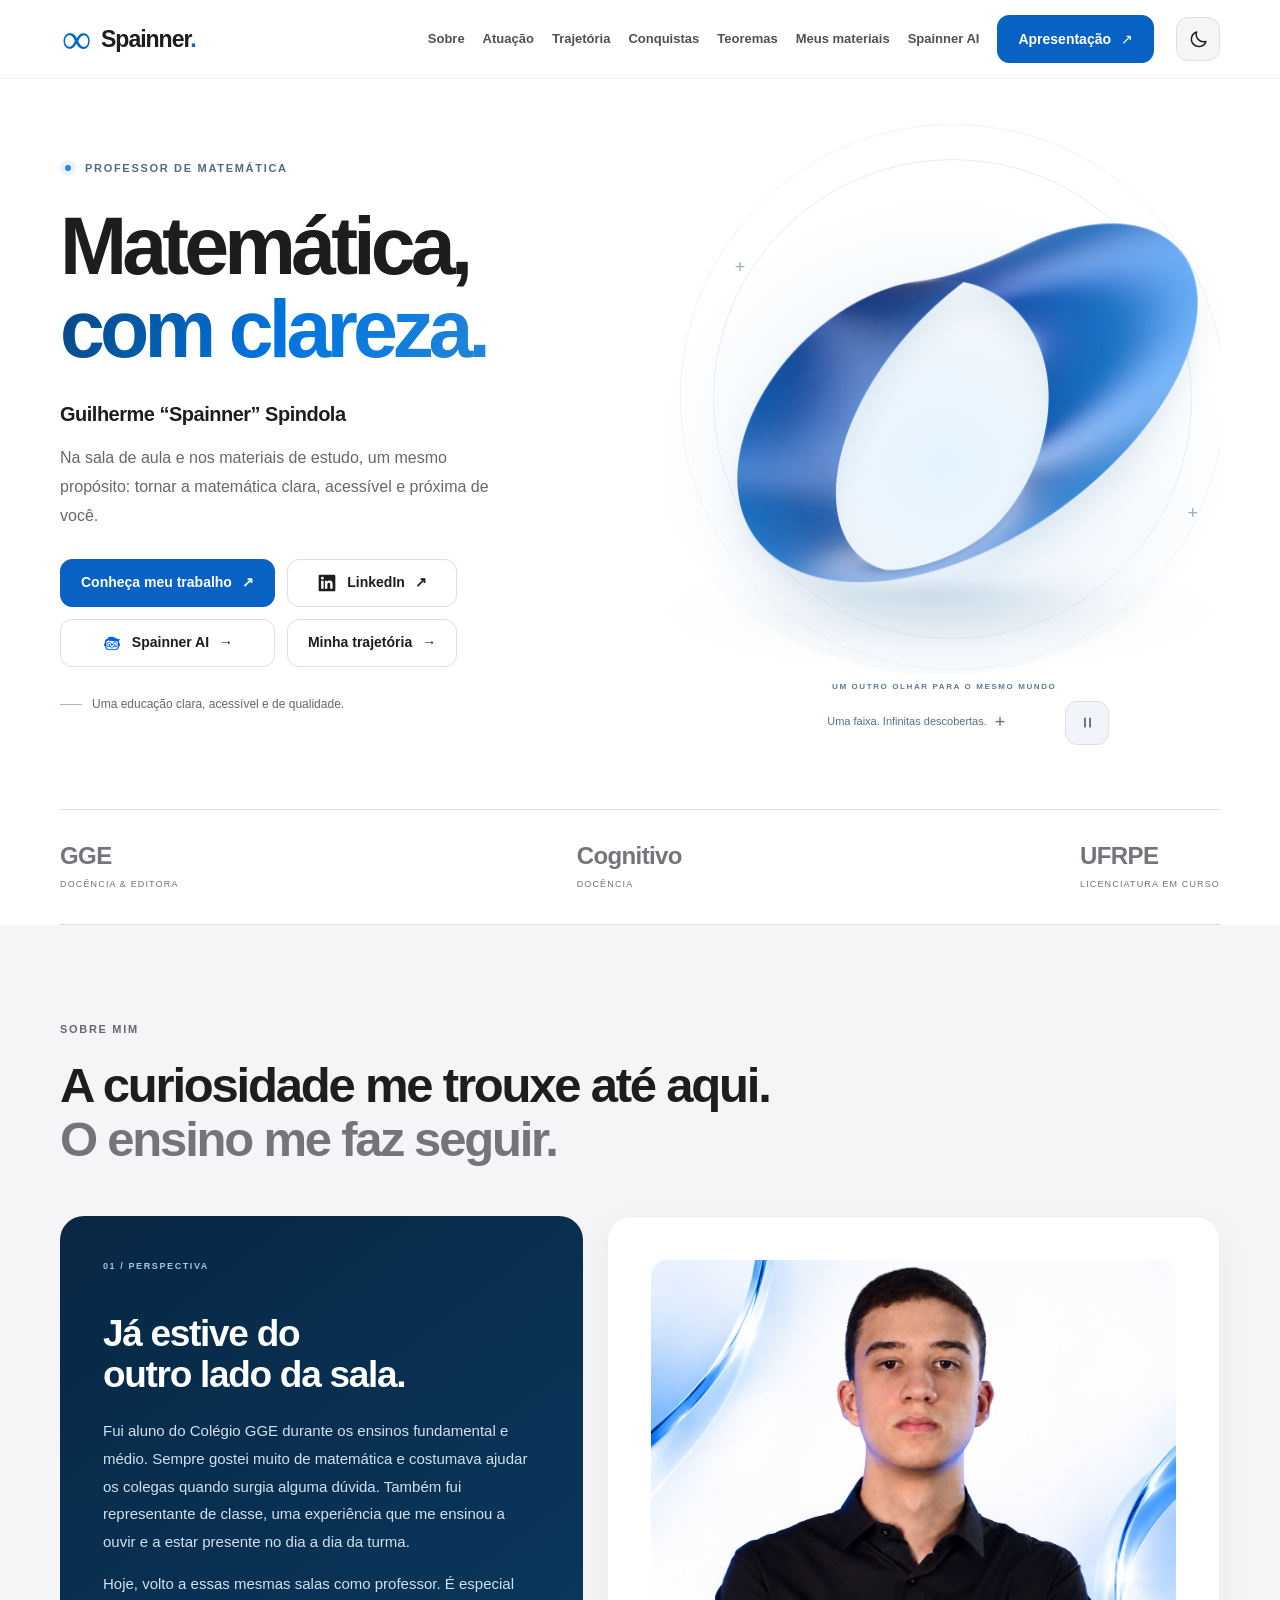
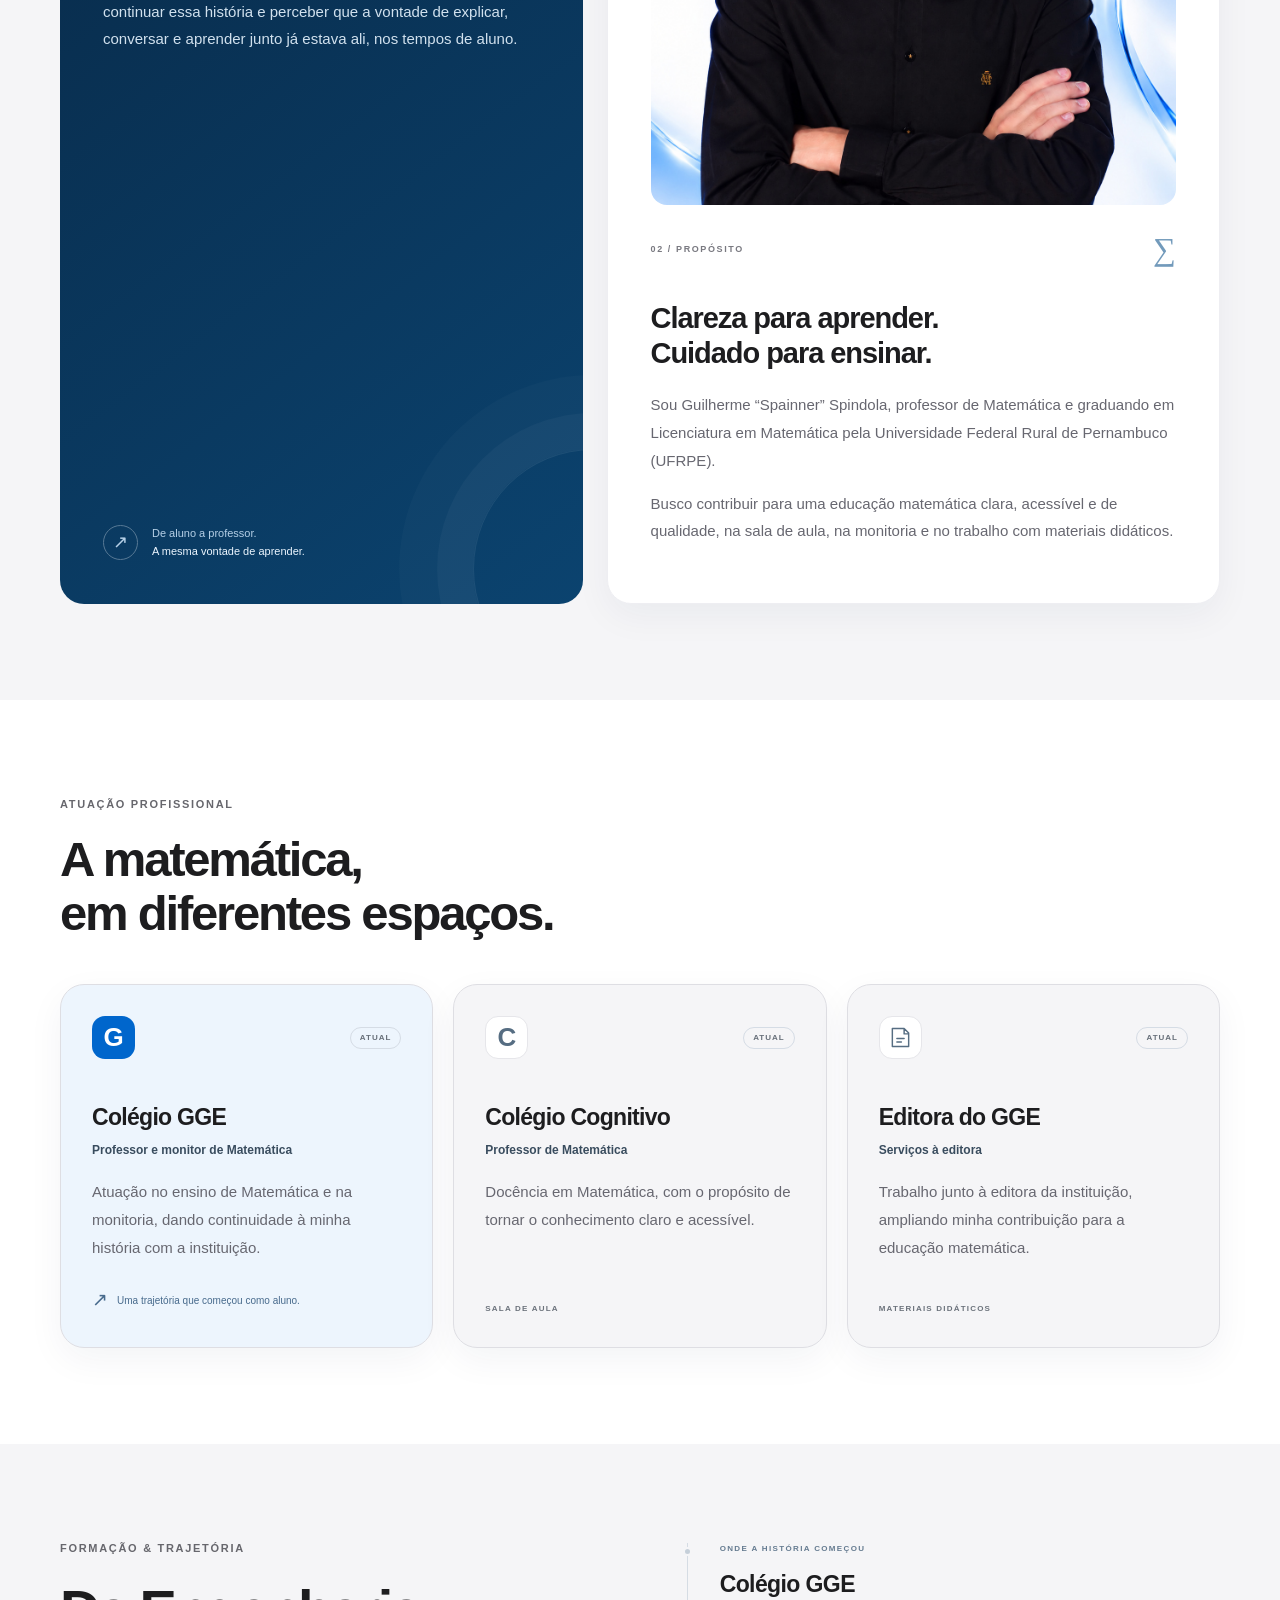
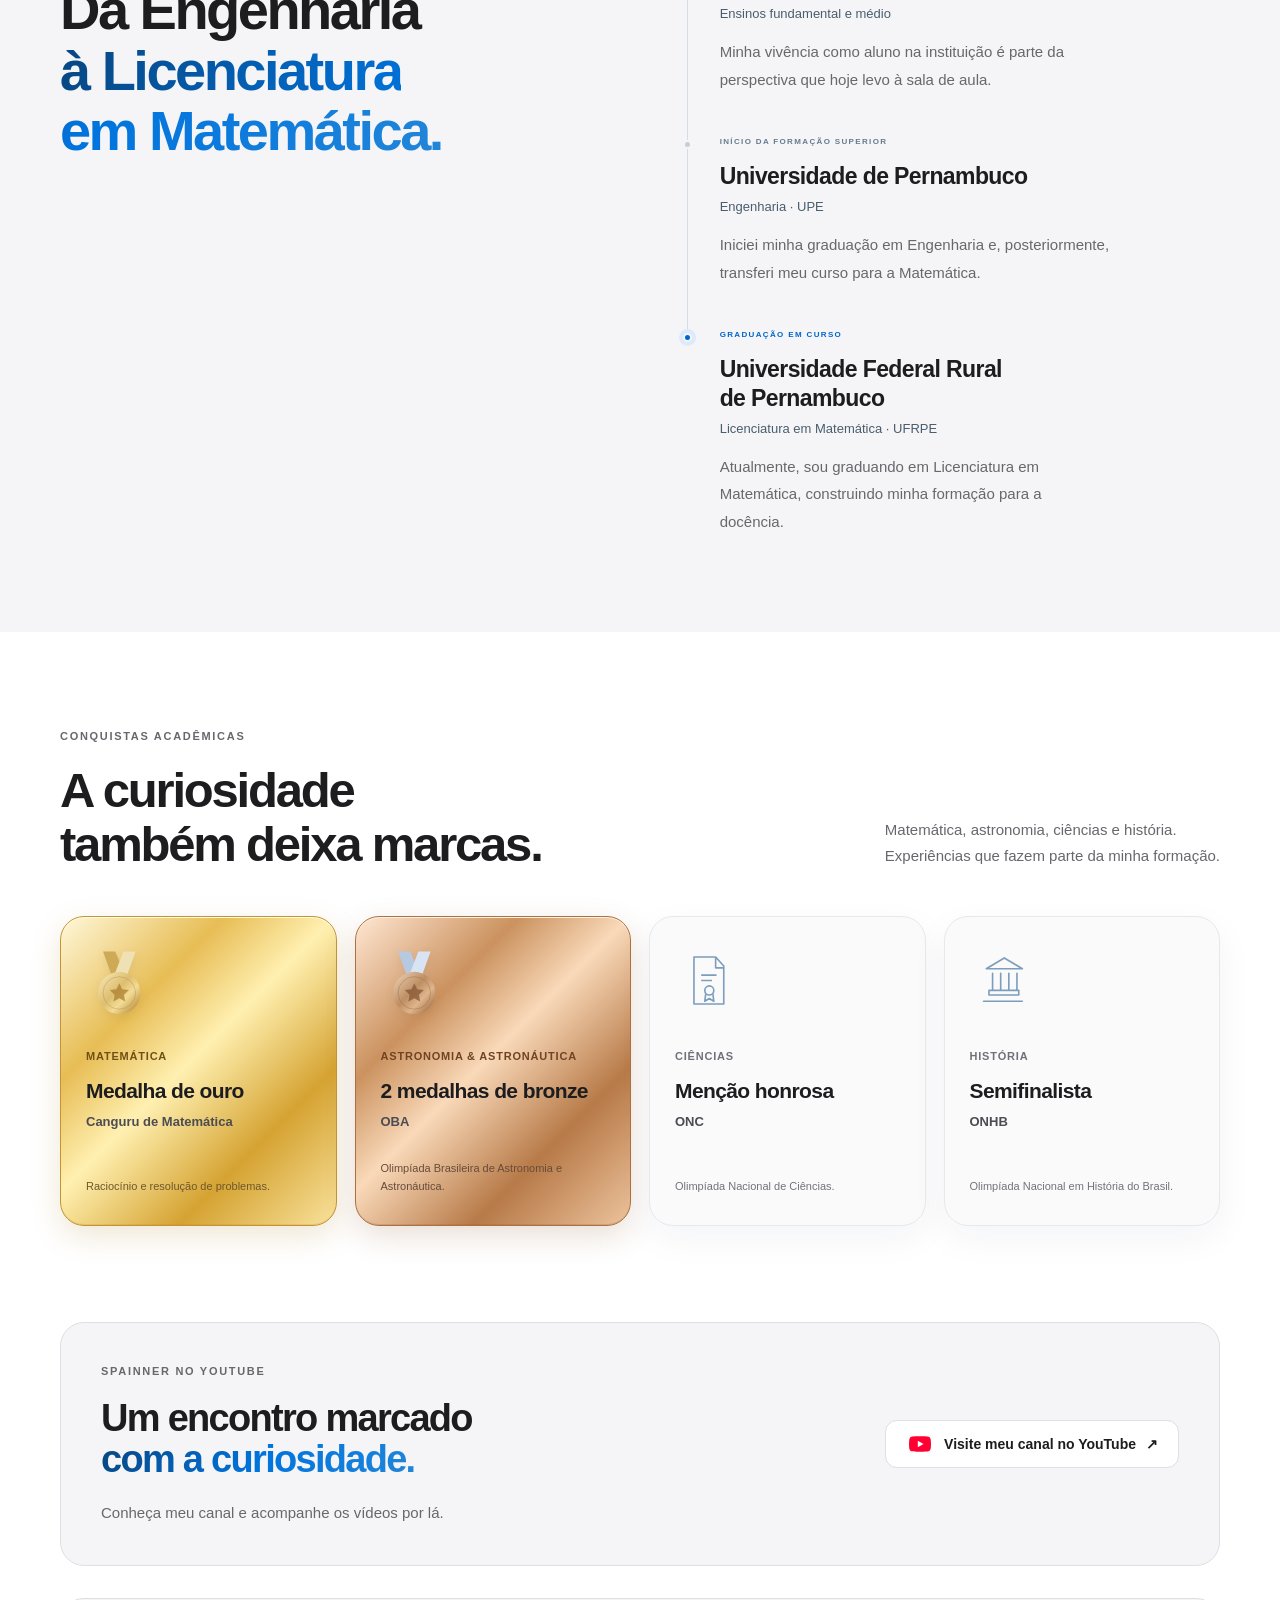
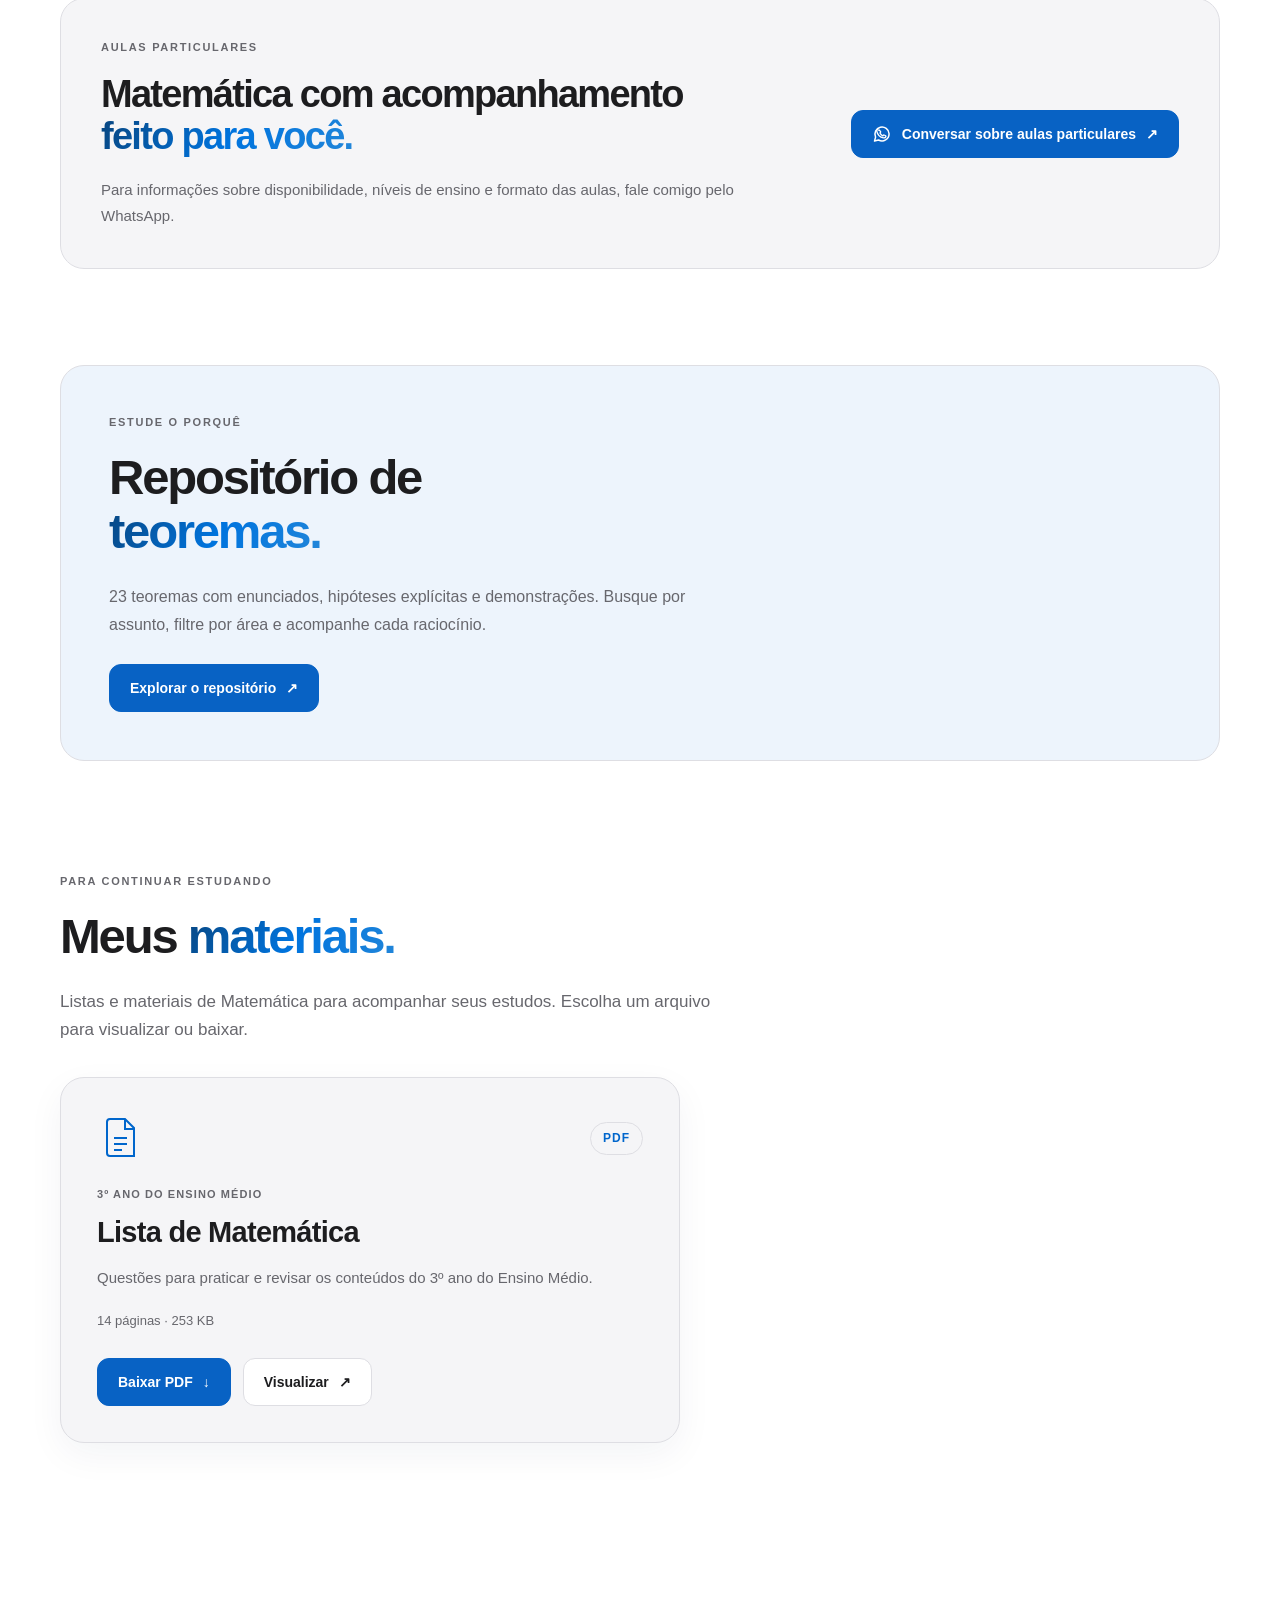
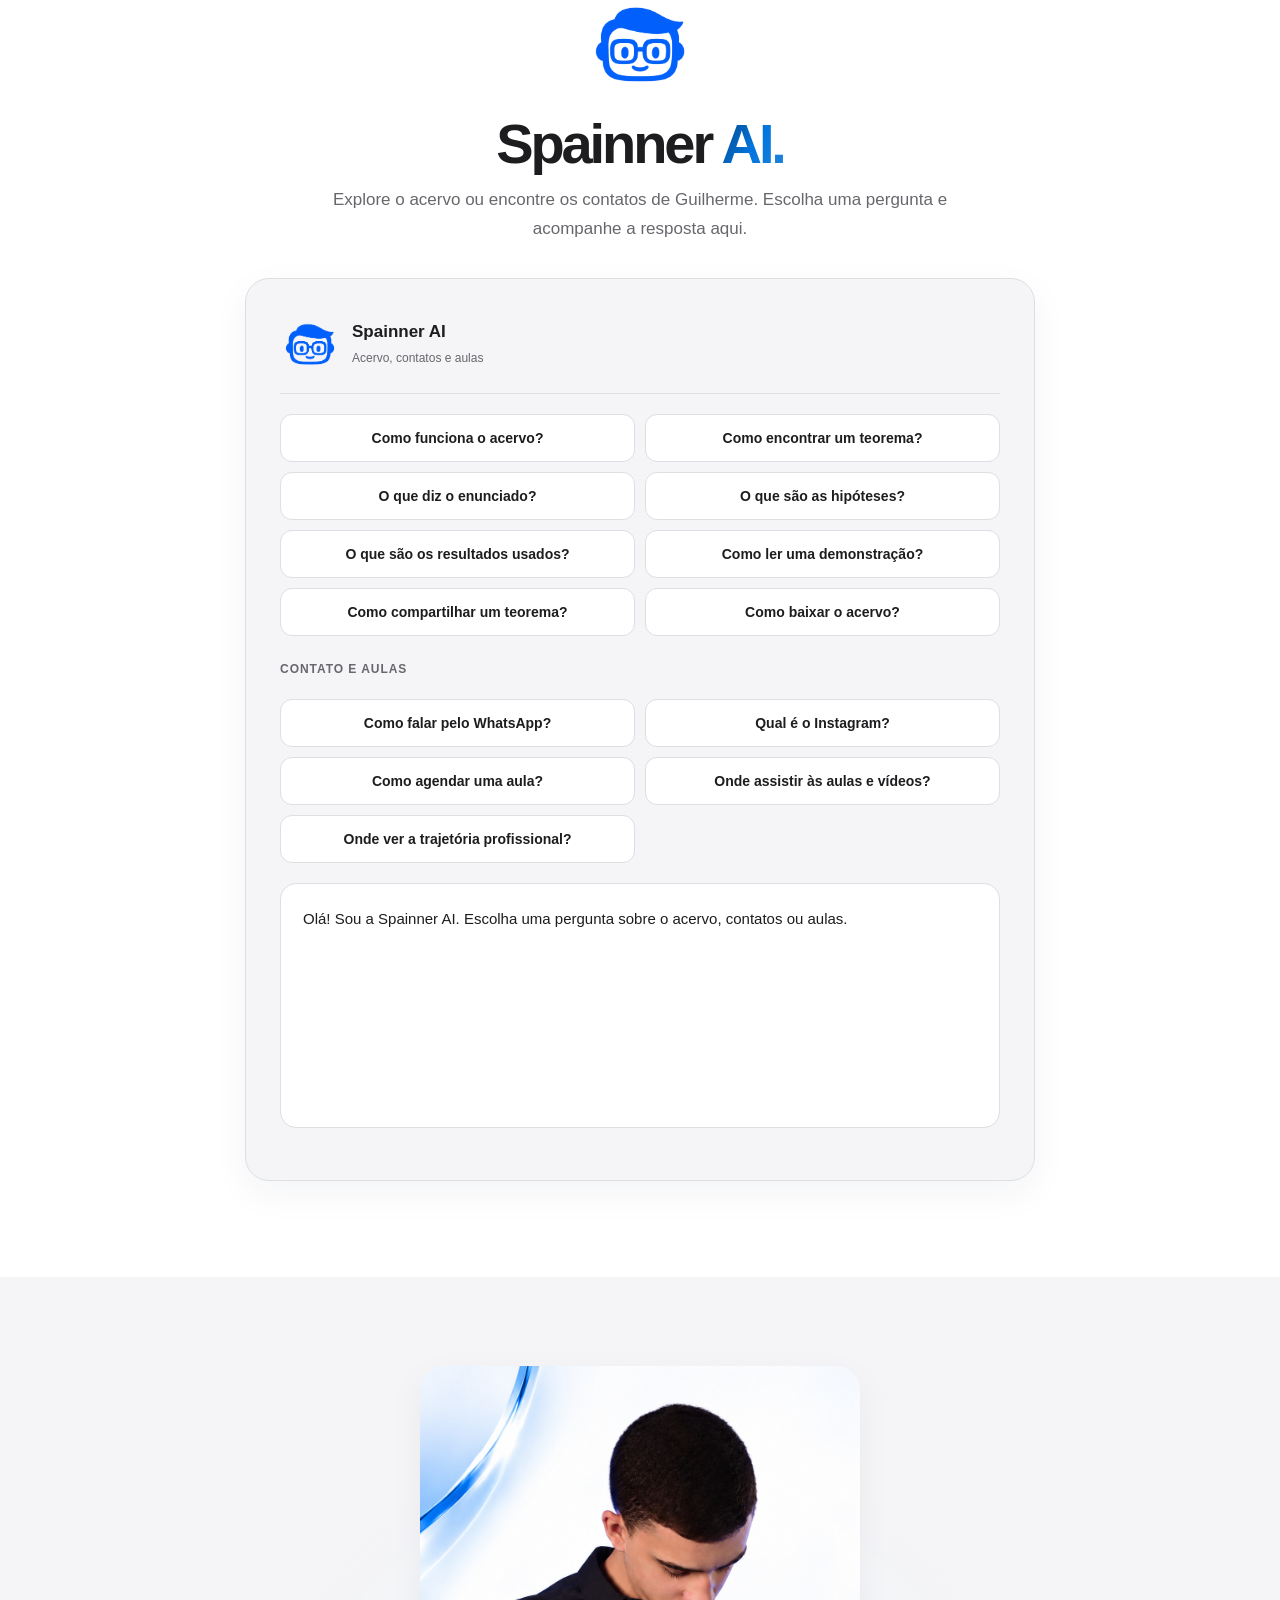
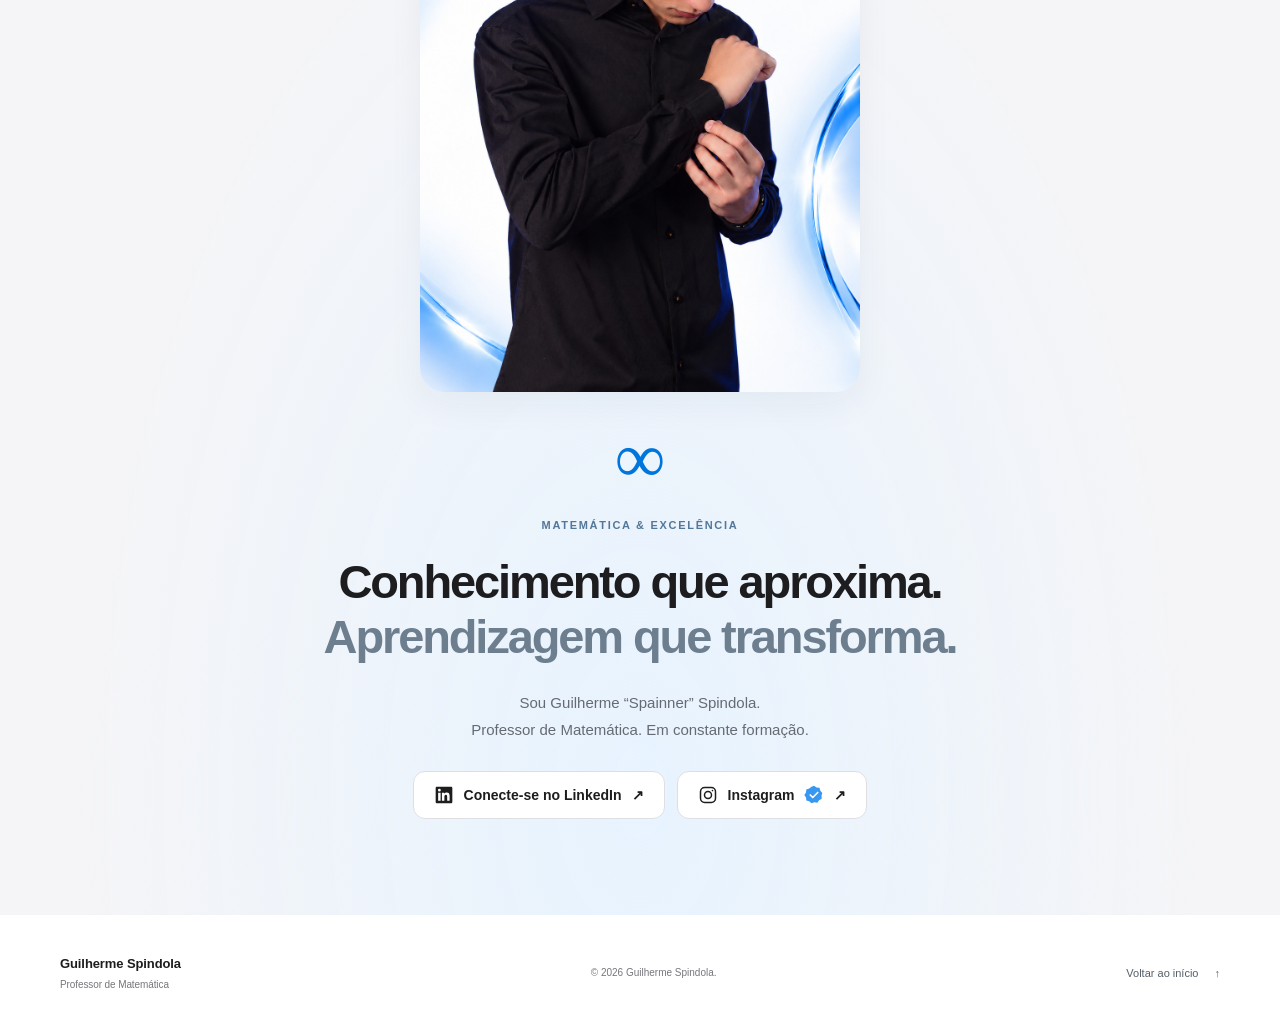
==== commit 9aa90fda: "Restore site before tutoring portfolio reformulation" ====
--- a/index.html
+++ b/index.html
@@ -1,15 +1,16 @@
 <!doctype html>
-<html lang="pt-BR"><head>
+<html lang="pt-BR">
+<head>
   <meta charset="utf-8">
   <meta name="viewport" content="width=device-width, initial-scale=1">
   <meta name="theme-color" content="#f5f5f7">
-  <meta name="description" content="Aulas particulares de Matemática para o Ensino Fundamental e Médio com Guilherme Spindola. Conheça os materiais didáticos, explore um exemplo e converse sobre seus estudos.">
+  <meta name="description" content="Guilherme “Spainner” Spindola, professor de Matemática no GGE e no Colégio Cognitivo e graduando em Licenciatura em Matemática na UFRPE. Conheça sua trajetória e conquistas.">
   <meta property="og:type" content="website">
   <meta property="og:locale" content="pt_BR">
-  <meta property="og:title" content="Guilherme Spindola · Aulas e materiais de Matemática">
-  <meta property="og:description" content="Aulas particulares de Matemática para o Ensino Fundamental e Médio com Guilherme Spindola. Conheça os materiais didáticos, explore um exemplo e converse sobre seus estudos.">
+  <meta property="og:title" content="Guilherme Spindola · Professor de Matemática">
+  <meta property="og:description" content="Matemática, com clareza. Conheça a trajetória, a atuação e as conquistas de Guilherme “Spainner” Spindola.">
   <meta property="og:url" content="https://spainnerr.github.io/">
-  <title>Guilherme Spindola · Aulas e materiais de Matemática</title>
+  <title>Guilherme Spindola · Professor de Matemática</title>
   <link rel="canonical" href="https://spainnerr.github.io/">
   <link rel="icon" type="image/svg+xml" href="./assets/favicon.svg">
   <script>
@@ -22,53 +23,119 @@
     })();
   </script>
   <link rel="stylesheet" href="./assets/site.css?v=teoremas-2">
+  <link rel="preload" href="./assets/mobius-studio-1280.webp" as="image" type="image/webp" imagesrcset="./assets/mobius-studio-1280.webp 1280w, ./assets/mobius-studio-2560.webp 2560w" imagesizes="(max-width: 760px) 100vw, 55vw">
   <script src="./assets/site.js?v=20261025" defer></script>
   <script type="application/ld+json">
   {"@context":"https://schema.org","@type":"Person","name":"Guilherme Spindola","alternateName":"Guilherme “Spainner” Spindola","url":"https://spainnerr.github.io/","jobTitle":"Professor de Matemática","description":"Professor e monitor de Matemática no Colégio GGE, prestador de serviços à editora da instituição e professor no Colégio Cognitivo. Graduando em Licenciatura em Matemática na UFRPE.","worksFor":[{"@type":"EducationalOrganization","name":"Colégio GGE"},{"@type":"EducationalOrganization","name":"Colégio Cognitivo"}],"sameAs":["https://www.linkedin.com/in/guilherme-spindola-a53a47384/","https://www.instagram.com/spainnerr"]}
   </script>
 <link rel="stylesheet" href="./assets/repository-guide.css?v=5">
 <link rel="stylesheet" href="./assets/materials.css?v=1">
-  <link rel="stylesheet" href="./assets/design.css?v=20261025-3">
-<link rel="stylesheet" href="./assets/portfolio.css?v=1"><script src="./assets/portfolio.js?v=1" defer></script></head>
-<body class="portfolio studio"><a class="skip-link" href="#conteudo">Pular para o conteúdo</a><header class="site-header"><nav class="navigation wrap" aria-label="Navegação principal">
-<a class="wordmark" href="#inicio" aria-label="Spainner, início"><span class="wordmark-symbol" aria-hidden="true">∞</span><span>Spainner<span class="wordmark-dot">.</span></span></a>
-<button class="theme-toggle" type="button" aria-label="Ativar modo escuro" aria-pressed="false" hidden><svg class="theme-moon" viewbox="0 0 24 24" fill="none" stroke="currentColor" stroke-width="1.7" aria-hidden="true"><path d="M20.5 14.2A8.5 8.5 0 0 1 9.8 3.5a8.5 8.5 0 1 0 10.7 10.7Z"></path></svg><svg class="theme-sun" viewbox="0 0 24 24" fill="none" stroke="currentColor" stroke-width="1.7" aria-hidden="true"><circle cx="12" cy="12" r="4"></circle><path d="M12 2v2m0 16v2M2 12h2m16 0h2M5 5l1.5 1.5m11 11L19 19M5 19l1.5-1.5m11-11L19 5"></path></svg></button>
-<button class="menu-toggle" type="button" aria-controls="nav-links" aria-expanded="false" hidden><span>Menu</span><span class="menu-lines" aria-hidden="true"></span></button>
-<div class="nav-links" id="nav-links"><a href="#aulas-particulares">Aulas</a><a href="#materiais">Materiais</a><a href="#sobre">Sobre</a><a href="./teoremas.html">Teoremas</a><a class="nav-button" href="#contato">Conversar sobre aulas <span aria-hidden="true">↗</span></a></div>
-</nav></header><main id="conteudo"><section class="hero wrap studio-hero" id="inicio" aria-labelledby="hero-title">
-<div class="hero-copy"><p class="eyebrow hero-eyebrow"><span class="blue-dot" aria-hidden="true"></span> AULAS PARTICULARES · FUNDAMENTAL E MÉDIO</p>
-<h1 id="hero-title">Entender cada passo<br><span class="blue-text">muda o que vem depois.</span></h1>
-<p class="hero-description">Aulas de Matemática com explicações cuidadosas e materiais autorais para acompanhar seus estudos.</p>
-<p class="hero-name">Guilherme “Spainner” Spindola<span>Professor de Matemática · Licenciando na UFRPE</span></p>
-<div class="hero-actions"><a class="button button-primary" href="#contato">Conversar sobre aulas <span aria-hidden="true">↗</span></a><a class="button button-secondary" href="#materiais">Conhecer os materiais <span aria-hidden="true">↓</span></a></div>
-<p class="hero-caption">Precisão no conteúdo. Cuidado em cada explicação.</p></div>
-<div class="studio-visual"><div class="portrait-stage"><img data-portrait-theme="light" src="./assets/guilherme-crossed-light.jpg" width="1232" height="1277" fetchpriority="high" alt="Guilherme Spindola, professor de Matemática, de braços cruzados."><img data-portrait-theme="dark" src="./assets/guilherme-spindola-blue-portrait.jpg" width="1232" height="1277" alt="Guilherme Spindola, professor de Matemática, de braços cruzados."></div><a class="hero-sample" href="./material-lista.html"><span class="eyebrow">UM OLHAR PARA O MATERIAL</span><img src="./assets/material-lista-p2.webp" width="893" height="1263" alt="Prévia real da lista: um quadrado representado em um plano cartesiano."><span>Geometria, com intenção.<span aria-hidden="true"> ↗</span></span></a></div>
-</section>
-<div class="institutions wrap" aria-label="Atuação e formação"><div class="institution-names"><span>GGE<span class="institution-detail">DOCÊNCIA &amp; EDITORA</span></span><span>Cognitivo<span class="institution-detail">DOCÊNCIA</span></span><span>UFRPE<span class="institution-detail">LICENCIATURA EM CURSO</span></span></div></div><section class="section wrap lessons-section" id="aulas-particulares" aria-labelledby="lessons-title"><p class="eyebrow">UM PONTO DE PARTIDA. O SEU.</p><h2 id="lessons-title">O que você quer<br><span class="blue-text">compreender melhor?</span></h2><p class="section-lead">Para alunos do Ensino Fundamental e Médio que querem construir o raciocínio, organizar os estudos e chegar às avaliações com uma preparação mais consistente.</p>
-<div class="needs-grid"><article><span class="step-index">01</span><h3>Compreender um conteúdo</h3><p>Retomar os conceitos, identificar onde surgem as dúvidas e acompanhar a construção de cada ideia.</p></article><article><span class="step-index">02</span><h3>Organizar os estudos</h3><p>Dar sequência ao que é visto na escola, com prática e atenção aos conhecimentos que precisam ser retomados.</p></article><article><span class="step-index">03</span><h3>Preparar uma avaliação</h3><p>Revisar os assuntos e trabalhar a resolução de questões, observando os passos e as escolhas do raciocínio.</p></article></div>
-<div class="lesson-process"><div><p class="eyebrow">COMO COMEÇAR</p><h3>Primeiro, uma conversa.<br>Depois, um caminho de estudo.</h3></div><ol><li><strong>Conte o que precisa.</strong><span>Seu ano escolar, os conteúdos e o que está buscando nas aulas.</span></li><li><strong>Combinamos os próximos passos.</strong><span>Formato, disponibilidade e valores são definidos no contato.</span></li><li><strong>Estudamos com propósito.</strong><span>Explicações, exercícios e retomadas de acordo com a necessidade apresentada.</span></li></ol></div></section><section class="section showcase-section" id="materiais" aria-labelledby="materials-title"><div class="wrap"><div class="section-intro"><div><p class="eyebrow">CONTEÚDO QUE TAMBÉM SE VÊ</p><h2 id="materials-title">Cada detalhe ajuda<br><span class="blue-text">a acompanhar a ideia.</span></h2></div><p class="section-description">Listas, provas e diagramas: precisão matemática e organização visual a serviço do estudo.</p></div>
-<article class="showcase-case"><a class="paper-preview" href="./material-lista.html" aria-label="Conhecer a Lista de Matemática do 3º ano"><img src="./assets/material-lista-p2.webp" width="893" height="1263" loading="lazy" decoding="async" alt="Página real da lista com questões de geometria analítica e probabilidade, enunciados e figuras alinhados."></a><div class="case-copy"><p class="case-kicker">SELEÇÃO E APRESENTAÇÃO DIDÁTICA</p><h3>Uma lista para ler,<br>pensar e resolver.</h3><p>Uma amostra do trabalho com materiais de Matemática: questões do 3º ano do Ensino Médio, figuras geométricas e uma composição que dá espaço ao raciocínio.</p><dl><div><dt>Nível</dt><dd>3º ano do Ensino Médio</dd></div><div><dt>Formato</dt><dd>PDF · 14 páginas · 253 KB</dd></div><div><dt>Disponibilidade</dt><dd>Acesso gratuito</dd></div></dl><div class="case-actions"><a class="button button-primary" href="./material-lista.html">Conhecer o material <span aria-hidden="true">↗</span></a><a class="button button-secondary" href="./materiais/lista-matematica-3ano.pdf" download>Baixar amostra <span aria-hidden="true">↓</span></a></div><p class="source-note">A lista inclui questões de avaliações e olimpíadas, com as fontes indicadas no próprio arquivo.</p></div></article>
-<div class="catalog-note"><p><strong>Procurando um material específico?</strong><br>Conte o nível de ensino e o conteúdo que você procura para consultar os materiais e as possibilidades disponíveis.</p><a class="button button-secondary" href="#contato" data-contact-intent="materiais">Consultar materiais <span aria-hidden="true">↗</span></a></div></div></section><section class="section wrap interactive-section" id="exemplo" aria-labelledby="example-title"><div class="section-intro"><div><p class="eyebrow">VEJA O RACIOCÍNIO GANHAR FORMA</p><h2 id="example-title">Um desenho.<br><span class="blue-text">Cada passo à vista.</span></h2></div><p class="section-description">Um exemplo interativo de geometria. Explore a explicação ou veja como construir a figura em TikZ.</p></div><div class="example-card"><div class="example-tabs" hidden data-example-tabs aria-label="Perspectivas do exemplo"><button type="button" id="tab-visual" data-tab="visual">Diagrama</button><button type="button" id="tab-didatica" data-tab="didatica">Decisão didática</button><button type="button" id="tab-codigo" data-tab="codigo">Código TikZ</button></div>
-<div id="panel-visual" class="example-panel" data-panel="visual"><div class="geometry-grid"><figure><svg class="geometry-svg" viewbox="0 0 520 340" role="img" aria-labelledby="triangle-title triangle-desc"><title id="triangle-title">Um triângulo retângulo de catetos 3 e 4</title><desc id="triangle-desc">O ângulo reto está em B. AB mede 4, BC mede 3 e a hipotenusa AC mede 5. Pelo teorema de Pitágoras, c ao quadrado é igual a 3 ao quadrado mais 4 ao quadrado, portanto c é 5.</desc><path class="triangle-fill" d="M80 270H400V30Z"></path><path class="triangle-edge" d="M80 270H400V30Z"></path><path class="right-angle" d="M378 270v-22h22"></path><g class="vertex-labels"><text x="62" y="297">A</text><text x="408" y="297">B</text><text x="408" y="25">C</text></g><g data-from-step="1"><text x="232" y="306">4</text><text x="420" y="156">3</text></g><g data-from-step="2"><path class="hypotenuse" d="M80 270 400 30"></path><text x="212" y="125">c</text></g><g data-from-step="3"><text class="result-label" x="226" y="165">= 5</text></g></svg><figcaption>Exemplo ilustrativo · Teorema de Pitágoras</figcaption></figure><div class="geometry-explanation"><p class="eyebrow">DO DADO À CONCLUSÃO</p><h3>Por que a hipotenusa mede 5?</h3><p id="geometry-explanation" aria-live="polite">Em um triângulo retângulo, c² = 3² + 4² = 25. Como c é um comprimento positivo, c = 5.</p><div class="geometry-steps" data-step-controls hidden role="group" aria-label="Etapas da explicação"><button type="button" data-step="0" aria-label="Etapa 1: identificar o ângulo reto">1</button><button type="button" data-step="1" aria-label="Etapa 2: ler os catetos">2</button><button type="button" data-step="2" aria-label="Etapa 3: aplicar Pitágoras">3</button><button type="button" data-step="3" aria-label="Etapa 4: encontrar a hipotenusa">4</button></div><p class="example-step-note" data-step-label hidden></p><a class="text-link" href="./teoremas.html#seed-9">Ler o teorema de Pitágoras <span aria-hidden="true">↗</span></a></div></div></div>
-<div id="panel-didatica" class="example-panel" data-panel="didatica"><h3>O destaque visual acompanha a explicação.</h3><div class="didactic-grid"><article><span class="step-index">01</span><h4>Condição antes da fórmula</h4><p>A marca do ângulo reto explicita quando o teorema de Pitágoras pode ser usado.</p></article><article><span class="step-index">02</span><h4>Os dados ficam próximos da figura</h4><p>As medidas aparecem junto dos respectivos lados, reduzindo a necessidade de alternar entre texto e desenho.</p></article><article><span class="step-index">03</span><h4>A cor indica o que buscamos</h4><p>A hipotenusa ganha destaque no momento da aplicação. Os catetos continuam legíveis como dados do problema.</p></article></div></div>
-<div id="panel-codigo" class="example-panel code-panel" data-panel="codigo"><div class="code-heading"><div><h3>Da coordenada ao diagrama.</h3><p>Exemplo TikZ correspondente à geometria acima. A prévia interativa é desenhada em SVG para funcionar diretamente no navegador.</p></div><button class="button button-secondary" type="button" data-copy-tikz hidden>Copiar código</button></div><pre tabindex="0" aria-label="Código LaTeX e TikZ do triângulo"><code id="tikz-source">\documentclass[tikz,border=8pt]{standalone}
-\begin{document}
-\begin{tikzpicture}[scale=1.2, line cap=round,
-  line join=round, thick]
-  \coordinate (A) at (0,0);
-  \coordinate (B) at (4,0);
-  \coordinate (C) at (4,3);
-  \fill[blue!5] (A) -- (B) -- (C) -- cycle;
-  \draw (A) -- node[below] {$4$} (B)
-            -- node[right] {$3$} (C);
-  \draw[blue!70!black] (C)
-    -- node[above left] {$c=5$} (A);
-  \draw (3.75,0) -- (3.75,0.25) -- (4,0.25);
-  \node[below left] at (A) {$A$};
-  \node[below right] at (B) {$B$};
-  \node[above right] at (C) {$C$};
-\end{tikzpicture}
-\end{document}</code></pre><a class="text-link" href="./assets/triangulo-pitagoras.tex" download>Baixar exemplo em LaTeX/TikZ ↓</a><p class="copy-status" data-copy-status role="status"></p></div></div><div class="after-demo"><p>A forma de apresentar faz parte da forma de ensinar.</p><a class="button button-primary" href="#contato">Conversar sobre aulas <span aria-hidden="true">↗</span></a></div></section><section class="section about-section" id="sobre" aria-labelledby="about-title"><div class="wrap about-editorial"><div><p class="eyebrow">QUEM PREPARA CADA EXPLICAÇÃO</p><h2 id="about-title">Guilherme Spindola.<br><span class="blue-text">Professor. Sempre aprendendo.</span></h2></div><div class="about-editorial-copy"><p>Sou Guilherme “Spainner” Spindola, professor de Matemática no Colégio GGE e no Colégio Cognitivo e graduando em Licenciatura em Matemática pela UFRPE.</p><p>Minha história no GGE começou como aluno. Hoje, também contribuo com a instituição na docência, na monitoria e em serviços à editora.</p><p>Produzo listas, provas e diagramas com LaTeX e TikZ, unindo rigor técnico e organização visual. O propósito é o mesmo em cada espaço: uma educação matemática clara, acessível e de qualidade.</p><a class="text-link" href="https://www.linkedin.com/in/guilherme-spindola-a53a47384/" target="_blank" rel="noopener noreferrer">Conhecer minha trajetória profissional ↗</a></div></div></section><section class="section wrap schools-section" id="para-escolas" aria-labelledby="schools-title"><div class="schools-card"><div><p class="eyebrow">PARA ESCOLAS E EDUCADORES</p><h2 id="schools-title">Rigor no conteúdo.<br><span class="blue-text">Unidade na apresentação.</span></h2><p>Listas de exercícios, provas e diagramas geométricos com LaTeX e TikZ. Se você busca materiais com cuidado técnico e visual, vamos conversar sobre o seu projeto.</p></div><div class="schools-actions"><a class="button button-secondary" href="./material-lista.html">Ver amostra técnica ↗</a><a class="button button-primary" href="#contato" data-contact-intent="escolas">Conversar sobre um projeto ↗</a></div></div></section><div class="wrap professional-details"><details><summary>Atuação, formação e trajetória <span aria-hidden="true">+</span></summary><section class="section work-section wrap" id="atuacao" aria-labelledby="work-title">
+  <link rel="stylesheet" href="./assets/design.css?v=20261025-2">
+</head>
+<body class="portfolio">
+  <a class="skip-link" href="#conteudo">Pular para o conteúdo</a>
+
+  <header class="site-header">
+    <nav class="navigation wrap" aria-label="Navegação principal">
+      <a class="wordmark" href="#inicio" aria-label="Spainner, início">
+        <span class="wordmark-symbol" aria-hidden="true">∞</span>
+        <span>Spainner<span class="wordmark-dot">.</span></span>
+      </a>
+      <button class="theme-toggle" type="button" aria-label="Ativar modo escuro" aria-pressed="false" title="Ativar modo escuro" hidden>
+        <svg class="theme-moon" viewBox="0 0 24 24" fill="none" stroke="currentColor" stroke-width="1.7" stroke-linecap="round" stroke-linejoin="round" aria-hidden="true"><path d="M20.5 14.2A8.5 8.5 0 0 1 9.8 3.5a8.5 8.5 0 1 0 10.7 10.7Z"/></svg>
+        <svg class="theme-sun" viewBox="0 0 24 24" fill="none" stroke="currentColor" stroke-width="1.7" stroke-linecap="round" aria-hidden="true"><circle cx="12" cy="12" r="4"/><path d="M12 2v2m0 16v2M2 12h2m16 0h2M5 5l1.5 1.5m11 11L19 19M5 19l1.5-1.5m11-11L19 5"/></svg>
+      </button>
+      <button class="menu-toggle" type="button" aria-controls="nav-links" aria-expanded="false" hidden>
+        <span>Menu</span><span class="menu-lines" aria-hidden="true"></span>
+      </button>
+      <div class="nav-links" id="nav-links">
+        <a href="#sobre">Sobre</a>
+        <a href="#atuacao">Atuação</a>
+        <a href="#trajetoria">Trajetória</a>
+        <a href="#conquistas">Conquistas</a>
+        <a href="./teoremas.html">Teoremas</a>
+        <a href="#materiais">Meus materiais</a>
+        <a href="#spainner-ai">Spainner AI</a>
+        <a class="nav-button" href="#apresentacao">Apresentação <span aria-hidden="true">↗</span></a>
+      </div>
+    </nav>
+  </header>
+
+  <main id="conteudo">
+    <section class="hero wrap" id="inicio" aria-labelledby="hero-title">
+      <div class="hero-copy">
+        <p class="eyebrow hero-eyebrow"><span class="blue-dot" aria-hidden="true"></span> PROFESSOR DE MATEMÁTICA</p>
+        <h1 id="hero-title">Matemática,<br><span class="blue-text">com clareza.</span></h1>
+        <p class="hero-name">Guilherme “Spainner” Spindola</p>
+        <p class="hero-description">Na sala de aula e nos materiais de estudo, um mesmo propósito: tornar a matemática clara, acessível e próxima de você.</p>
+        <div class="hero-actions">
+          <a class="button button-primary" href="#sobre">Conheça meu trabalho <span aria-hidden="true">↗</span></a>
+          <a class="button button-secondary" href="https://www.linkedin.com/in/guilherme-spindola-a53a47384/" target="_blank" rel="noopener noreferrer"><svg class="linkedin-icon" viewBox="0 0 24 24" fill="currentColor" aria-hidden="true" focusable="false"><path d="M20.45 2H3.55C2.69 2 2 2.68 2 3.52v16.96c0 .84.69 1.52 1.55 1.52h16.9c.86 0 1.55-.68 1.55-1.52V3.52c0-.84-.69-1.52-1.55-1.52ZM7.93 18.75H4.98V9.2h2.95v9.55ZM6.46 7.9a1.71 1.71 0 1 1 0-3.42 1.71 1.71 0 0 1 0 3.42Zm12.29 10.85H15.8V14.1c0-1.11-.02-2.54-1.55-2.54-1.55 0-1.79 1.21-1.79 2.46v4.73H9.51V9.2h2.83v1.3h.04c.39-.74 1.36-1.52 2.8-1.52 3 0 3.57 1.98 3.57 4.56v5.21Z"/></svg> LinkedIn <span aria-hidden="true">↗</span></a>
+          <a class="button button-secondary ai-direct-link" href="#spainner-ai"><img src="./assets/spainner-ai-symbol.webp" width="26" height="26" alt=""> Spainner AI <span aria-hidden="true">→</span></a>
+          <a class="button button-secondary" href="#trajetoria">Minha trajetória <span aria-hidden="true">→</span></a>
+        </div>
+        <div class="hero-caption"><span class="caption-line" aria-hidden="true"></span> Uma educação clara, acessível e de qualidade.</div>
+      </div>
+
+      <div class="hero-art">
+        <div class="art-orbit orbit-one" aria-hidden="true"></div>
+        <div class="art-orbit orbit-two" aria-hidden="true"></div>
+        <span class="art-spark spark-one" aria-hidden="true">+</span>
+        <span class="art-spark spark-two" aria-hidden="true">+</span>
+        <figure class="mobius-figure">
+          <img class="mobius-image" src="./assets/mobius-studio-1280.webp" srcset="./assets/mobius-studio-1280.webp 1280w, ./assets/mobius-studio-2560.webp 2560w" sizes="(max-width: 760px) 100vw, 55vw" width="720" height="620" fetchpriority="high" decoding="async" alt="Faixa de Möbius azul com reflexos suaves de estúdio: uma superfície contínua com meia torção, um único lado e uma única borda.">
+          <figcaption>
+            <span class="figure-label">UM OUTRO OLHAR PARA O MESMO MUNDO</span>
+            <div class="figure-controls">
+              <details class="shape-note">
+                <summary>Uma faixa. Infinitas descobertas. <span aria-hidden="true">+</span></summary>
+                <p>Esta é uma <strong>faixa de Möbius</strong>. Ao unir as pontas de uma fita depois de dar meia torção, surge uma superfície com um único lado e uma única borda. A matemática também é aprender a olhar de novo.</p>
+              </details>
+              <button class="motion-toggle" type="button" aria-label="Pausar animações do site" aria-pressed="false" hidden>
+                <svg class="icon-pause" viewBox="0 0 20 20" aria-hidden="true"><path d="M7 5v10M13 5v10" fill="none" stroke="currentColor" stroke-width="2" stroke-linecap="round"/></svg>
+                <svg class="icon-play" viewBox="0 0 20 20" aria-hidden="true"><path d="m7 4 9 6-9 6Z" fill="currentColor"/></svg>
+              </button>
+            </div>
+          </figcaption>
+        </figure>
+      </div>
+    </section>
+
+    <div class="institutions wrap" aria-label="Instituições da minha atuação e formação">
+      <div class="institution-names">
+        <span>GGE<span class="institution-detail">DOCÊNCIA & EDITORA</span></span>
+        <span>Cognitivo<span class="institution-detail">DOCÊNCIA</span></span>
+        <span>UFRPE<span class="institution-detail">LICENCIATURA EM CURSO</span></span>
+      </div>
+    </div>
+
+    <section class="section about-section" id="sobre" aria-labelledby="about-title">
+      <div class="wrap">
+        <p class="eyebrow reveal">SOBRE MIM</p>
+        <div class="section-heading reveal">
+          <h2 id="about-title">A curiosidade me trouxe até aqui.<br><span class="muted-heading">O ensino me faz seguir.</span></h2>
+        </div>
+        <div class="about-grid">
+          <article class="about-story reveal">
+            <span class="small-index">01 / PERSPECTIVA</span>
+            <h3>Já estive do<br>outro lado da sala.</h3>
+            <p>Fui aluno do Colégio GGE durante os ensinos fundamental e médio. Sempre gostei muito de matemática e costumava ajudar os colegas quando surgia alguma dúvida. Também fui representante de classe, uma experiência que me ensinou a ouvir e a estar presente no dia a dia da turma.</p>
+            <p>Hoje, volto a essas mesmas salas como professor. É especial continuar essa história e perceber que a vontade de explicar, conversar e aprender junto já estava ali, nos tempos de aluno.</p>
+            <div class="story-signature"><span class="signature-symbol" aria-hidden="true">↗</span><span>De aluno a professor.<br><strong>A mesma vontade de aprender.</strong></span></div>
+          </article>
+          <article class="about-profile reveal">
+            <img class="profile-photo" data-portrait-theme="light" src="./assets/guilherme-crossed-light.jpg" width="1232" height="1277" loading="lazy" decoding="async" alt="Guilherme Spindola de braços cruzados, com camisa preta.">
+        <img class="profile-photo" data-portrait-theme="dark" src="./assets/guilherme-spindola-blue-portrait.jpg" width="1232" height="1277" loading="lazy" decoding="async" alt="Guilherme Spindola de braços cruzados, com camisa preta.">
+            <div class="profile-top"><span class="small-index">02 / PROPÓSITO</span><span class="profile-symbol" aria-hidden="true">∑</span></div>
+            <h3>Clareza para aprender.<br>Cuidado para ensinar.</h3>
+            <p>Sou Guilherme “Spainner” Spindola, professor de Matemática e graduando em Licenciatura em Matemática pela Universidade Federal Rural de Pernambuco (UFRPE).</p>
+            <p>Busco contribuir para uma educação matemática clara, acessível e de qualidade, na sala de aula, na monitoria e no trabalho com materiais didáticos.</p>
+          </article>
+        </div>
+      </div>
+    </section>
+
+    <section class="section work-section wrap" id="atuacao" aria-labelledby="work-title">
       <div class="section-intro reveal">
         <div><p class="eyebrow">ATUAÇÃO PROFISSIONAL</p><h2 id="work-title">A matemática,<br>em diferentes espaços.</h2></div>
       </div>
@@ -84,7 +151,7 @@
           <span class="card-bottom-label">SALA DE AULA</span>
         </article>
         <article class="work-card reveal">
-          <div class="card-top"><span class="work-icon icon-outline" aria-hidden="true"><svg viewbox="0 0 32 32" fill="none"><path d="M7 6h13l5 5v15H7zM20 6v6h5M12 17h8M12 21h5" stroke="currentColor" stroke-width="1.6" stroke-linecap="round" stroke-linejoin="round"></path></svg></span><span class="status-label">ATUAL</span></div>
+          <div class="card-top"><span class="work-icon icon-outline" aria-hidden="true"><svg viewBox="0 0 32 32" fill="none"><path d="M7 6h13l5 5v15H7zM20 6v6h5M12 17h8M12 21h5" stroke="currentColor" stroke-width="1.6" stroke-linecap="round" stroke-linejoin="round"/></svg></span><span class="status-label">ATUAL</span></div>
           <div class="work-card-copy"><h3>Editora do GGE</h3><p class="role">Serviços à editora</p><p>Trabalho junto à editora da instituição, ampliando minha contribuição para a educação matemática.</p></div>
           <span class="card-bottom-label">MATERIAIS DIDÁTICOS</span>
         </article>
@@ -93,7 +160,7 @@
 
     <section class="section education-section" id="trajetoria" aria-labelledby="education-title">
       <div class="wrap education-grid">
-        <div class="education-heading reveal"><p class="eyebrow">FORMAÇÃO &amp; TRAJETÓRIA</p><h2 id="education-title">Da Engenharia<br><span class="blue-text">à Licenciatura<br>em Matemática.</span></h2></div>
+        <div class="education-heading reveal"><p class="eyebrow">FORMAÇÃO & TRAJETÓRIA</p><h2 id="education-title">Da Engenharia<br><span class="blue-text">à Licenciatura<br>em Matemática.</span></h2></div>
         <ol class="timeline">
           <li class="timeline-item reveal"><span class="timeline-dot" aria-hidden="true"></span><p class="timeline-label">ONDE A HISTÓRIA COMEÇOU</p><h3>Colégio GGE</h3><p class="timeline-role">Ensinos fundamental e médio</p><p>Minha vivência como aluno na instituição é parte da perspectiva que hoje levo à sala de aula.</p></li>
           <li class="timeline-item reveal"><span class="timeline-dot" aria-hidden="true"></span><p class="timeline-label">INÍCIO DA FORMAÇÃO SUPERIOR</p><h3>Universidade de Pernambuco</h3><p class="timeline-role">Engenharia · UPE</p><p>Iniciei minha graduação em Engenharia e, posteriormente, transferi meu curso para a Matemática.</p></li>
@@ -102,34 +169,27 @@
       </div>
     </section>
 
-    </details></div><section class="section achievements-section wrap" id="conquistas" aria-labelledby="achievements-title">
+    <section class="section achievements-section wrap" id="conquistas" aria-labelledby="achievements-title">
       <div class="section-intro reveal"><div><p class="eyebrow">CONQUISTAS ACADÊMICAS</p><h2 id="achievements-title">A curiosidade<br>também deixa marcas.</h2></div><p class="section-description">Matemática, astronomia, ciências e história.<br>Experiências que fazem parte da minha formação.</p></div>
-      <div class="award-motion"><span>Animação das conquistas</span><button class="motion-toggle" type="button" aria-label="Pausar animações do site" aria-pressed="false" hidden>
-                <svg class="icon-pause" viewbox="0 0 20 20" aria-hidden="true"><path d="M7 5v10M13 5v10" fill="none" stroke="currentColor" stroke-width="2" stroke-linecap="round"></path></svg>
-                <svg class="icon-play" viewbox="0 0 20 20" aria-hidden="true"><path d="m7 4 9 6-9 6Z" fill="currentColor"></path></svg>
-              </button>
-            </div><div class="achievements-grid">
+      <div class="achievements-grid">
         <article class="achievement achievement-gold reveal">
-          <div class="medal medal-gold" aria-hidden="true"><svg viewbox="0 0 80 88"><path d="M21 4h15l13 31-14 8Z" fill="#cfaa56"></path><path d="M46 4h15L47 43l-13-8Z" fill="#efe1b4"></path><circle cx="41" cy="55" r="26" fill="url(#gold)"></circle><circle cx="41" cy="55" r="20" fill="none" stroke="#a87b2a" stroke-opacity=".4"></circle><path d="m41 43 3.5 7.4 8.2 1.1-6 5.8 1.5 8.1-7.2-3.9-7.2 3.9 1.4-8.1-5.9-5.8 8.2-1.1Z" fill="#a87b2a" opacity=".7"></path><defs><lineargradient id="gold" x1="14" y1="31" x2="65" y2="80" gradientunits="userSpaceOnUse"><stop stop-color="#f8ebba"></stop><stop offset=".45" stop-color="#ddbe70"></stop><stop offset=".65" stop-color="#f3dc96"></stop><stop offset="1" stop-color="#ae7e2b"></stop></lineargradient></defs></svg></div>
+          <div class="medal medal-gold" aria-hidden="true"><svg viewBox="0 0 80 88"><path d="M21 4h15l13 31-14 8Z" fill="#cfaa56"/><path d="M46 4h15L47 43l-13-8Z" fill="#efe1b4"/><circle cx="41" cy="55" r="26" fill="url(#gold)"/><circle cx="41" cy="55" r="20" fill="none" stroke="#a87b2a" stroke-opacity=".4"/><path d="m41 43 3.5 7.4 8.2 1.1-6 5.8 1.5 8.1-7.2-3.9-7.2 3.9 1.4-8.1-5.9-5.8 8.2-1.1Z" fill="#a87b2a" opacity=".7"/><defs><linearGradient id="gold" x1="14" y1="31" x2="65" y2="80" gradientUnits="userSpaceOnUse"><stop stop-color="#f8ebba"/><stop offset=".45" stop-color="#ddbe70"/><stop offset=".65" stop-color="#f3dc96"/><stop offset="1" stop-color="#ae7e2b"/></linearGradient></defs></svg></div>
           <p class="achievement-category">MATEMÁTICA</p><h3>Medalha de ouro</h3><p>Canguru de Matemática</p><span class="achievement-footnote">Raciocínio e resolução de problemas.</span>
         </article>
         <article class="achievement achievement-bronze reveal">
-          <div class="medal medal-bronze" aria-hidden="true"><svg viewbox="0 0 80 88"><path d="M21 4h15l13 31-14 8Z" fill="#b7c8e1"></path><path d="M46 4h15L47 43l-13-8Z" fill="#d8e4f4"></path><circle cx="41" cy="55" r="26" fill="url(#bronze)"></circle><circle cx="41" cy="55" r="20" fill="none" stroke="#885734" stroke-opacity=".4"></circle><path d="m41 43 3.5 7.4 8.2 1.1-6 5.8 1.5 8.1-7.2-3.9-7.2 3.9 1.4-8.1-5.9-5.8 8.2-1.1Z" fill="#855635" opacity=".75"></path><defs><lineargradient id="bronze" x1="14" y1="31" x2="65" y2="80" gradientunits="userSpaceOnUse"><stop stop-color="#edd5bb"></stop><stop offset=".46" stop-color="#bf8e63"></stop><stop offset=".68" stop-color="#dfb58c"></stop><stop offset="1" stop-color="#956039"></stop></lineargradient></defs></svg></div>
-          <p class="achievement-category">ASTRONOMIA &amp; ASTRONÁUTICA</p><h3>2 medalhas de bronze</h3><p>OBA</p><span class="achievement-footnote">Olimpíada Brasileira de Astronomia e Astronáutica.</span>
+          <div class="medal medal-bronze" aria-hidden="true"><svg viewBox="0 0 80 88"><path d="M21 4h15l13 31-14 8Z" fill="#b7c8e1"/><path d="M46 4h15L47 43l-13-8Z" fill="#d8e4f4"/><circle cx="41" cy="55" r="26" fill="url(#bronze)"/><circle cx="41" cy="55" r="20" fill="none" stroke="#885734" stroke-opacity=".4"/><path d="m41 43 3.5 7.4 8.2 1.1-6 5.8 1.5 8.1-7.2-3.9-7.2 3.9 1.4-8.1-5.9-5.8 8.2-1.1Z" fill="#855635" opacity=".75"/><defs><linearGradient id="bronze" x1="14" y1="31" x2="65" y2="80" gradientUnits="userSpaceOnUse"><stop stop-color="#edd5bb"/><stop offset=".46" stop-color="#bf8e63"/><stop offset=".68" stop-color="#dfb58c"/><stop offset="1" stop-color="#956039"/></linearGradient></defs></svg></div>
+          <p class="achievement-category">ASTRONOMIA & ASTRONÁUTICA</p><h3>2 medalhas de bronze</h3><p>OBA</p><span class="achievement-footnote">Olimpíada Brasileira de Astronomia e Astronáutica.</span>
         </article>
         <article class="achievement reveal">
-          <div class="achievement-line-icon" aria-hidden="true"><svg viewbox="0 0 72 72" fill="none"><path d="M21 10h24l9 10v42H21zM45 10v12h9M29 30h17M29 36h12" stroke="currentColor" stroke-width="1.8" stroke-linejoin="round"></path><circle cx="38" cy="47" r="5" stroke="currentColor" stroke-width="1.8"></circle><path d="m34 51-1 8 5-3 5 3-1-8" stroke="currentColor" stroke-width="1.8" stroke-linejoin="round"></path></svg></div>
+          <div class="achievement-line-icon" aria-hidden="true"><svg viewBox="0 0 72 72" fill="none"><path d="M21 10h24l9 10v42H21zM45 10v12h9M29 30h17M29 36h12" stroke="currentColor" stroke-width="1.8" stroke-linejoin="round"/><circle cx="38" cy="47" r="5" stroke="currentColor" stroke-width="1.8"/><path d="m34 51-1 8 5-3 5 3-1-8" stroke="currentColor" stroke-width="1.8" stroke-linejoin="round"/></svg></div>
           <p class="achievement-category">CIÊNCIAS</p><h3>Menção honrosa</h3><p>ONC</p><span class="achievement-footnote">Olimpíada Nacional de Ciências.</span>
         </article>
         <article class="achievement reveal">
-          <div class="achievement-line-icon" aria-hidden="true"><svg viewbox="0 0 72 72" fill="none"><path d="M15 59h43M21 52h32M25 47V28M34 47V28M43 47V28M52 47V28M18 23l20-12 20 12ZM21 52v-5h33v5" stroke="currentColor" stroke-width="1.8" stroke-linecap="round" stroke-linejoin="round"></path></svg></div>
+          <div class="achievement-line-icon" aria-hidden="true"><svg viewBox="0 0 72 72" fill="none"><path d="M15 59h43M21 52h32M25 47V28M34 47V28M43 47V28M52 47V28M18 23l20-12 20 12ZM21 52v-5h33v5" stroke="currentColor" stroke-width="1.8" stroke-linecap="round" stroke-linejoin="round"/></svg></div>
           <p class="achievement-category">HISTÓRIA</p><h3>Semifinalista</h3><p>ONHB</p><span class="achievement-footnote">Olimpíada Nacional em História do Brasil.</span>
         </article>
       </div>
     </section>
-
-    <div class="secondary-resources wrap"><details><summary>Mais caminhos para estudar <span aria-hidden="true">+</span></summary><section class="section wrap resource-section" id="teoremas" aria-labelledby="theorems-title"><p class="eyebrow">ESTUDE O PORQUÊ</p><h2 id="theorems-title">Repositório de<br><span class="blue-text">teoremas.</span></h2><p class="resource-description">23 teoremas com enunciados, hipóteses explícitas e demonstrações. Busque por assunto, filtre por área e acompanhe cada raciocínio.</p><a class="button button-primary" href="./teoremas.html">Explorar o repositório <span aria-hidden="true">↗</span></a></section>
-
 
     <section class="youtube-section wrap" id="youtube" aria-labelledby="youtube-title">
       <div class="youtube-card reveal">
@@ -139,9 +199,48 @@
           <p>Conheça meu canal e acompanhe os vídeos por lá.</p>
         </div>
         <a class="button button-secondary youtube-button" href="https://youtube.com/@spainner?si=KT_1wI0EJrPWxSkz" target="_blank" rel="noopener noreferrer" aria-label="Visitar o canal Spainner no YouTube (abre em nova aba)">
-          <svg class="youtube-icon" viewbox="0 0 24 24" aria-hidden="true" focusable="false"><path fill="#ff0033" d="M23.5 6.2a3 3 0 0 0-2.1-2.1C19.5 3.6 12 3.6 12 3.6s-7.5 0-9.4.5A3 3 0 0 0 .5 6.2 31 31 0 0 0 0 12a31 31 0 0 0 .5 5.8 3 3 0 0 0 2.1 2.1c1.9.5 9.4.5 9.4.5s7.5 0 9.4-.5a3 3 0 0 0 2.1-2.1A31 31 0 0 0 24 12a31 31 0 0 0-.5-5.8Z"></path><path fill="#fff" d="m9.6 15.6 6.3-3.6-6.3-3.6Z"></path></svg>
+          <svg class="youtube-icon" viewBox="0 0 24 24" aria-hidden="true" focusable="false"><path fill="#ff0033" d="M23.5 6.2a3 3 0 0 0-2.1-2.1C19.5 3.6 12 3.6 12 3.6s-7.5 0-9.4.5A3 3 0 0 0 .5 6.2 31 31 0 0 0 0 12a31 31 0 0 0 .5 5.8 3 3 0 0 0 2.1 2.1c1.9.5 9.4.5 9.4.5s7.5 0 9.4-.5a3 3 0 0 0 2.1-2.1A31 31 0 0 0 24 12a31 31 0 0 0-.5-5.8Z"/><path fill="#fff" d="m9.6 15.6 6.3-3.6-6.3-3.6Z"/></svg>
           <span>Visite meu canal no YouTube</span><span aria-hidden="true">↗</span>
         </a>
+      </div>
+    </section>
+
+    <section class="whatsapp-section wrap" id="aulas-particulares" aria-labelledby="whatsapp-title">
+      <div class="whatsapp-card reveal">
+        <div class="whatsapp-copy">
+          <p class="eyebrow">AULAS PARTICULARES</p>
+          <h2 id="whatsapp-title">Matemática com acompanhamento<br><span class="blue-text">feito para você.</span></h2>
+          <p>Para informações sobre disponibilidade, níveis de ensino e formato das aulas, fale comigo pelo WhatsApp.</p>
+        </div>
+        <a class="button button-primary whatsapp-button" href="https://wa.me/qr/TG5RGGPILJ3SD1" target="_blank" rel="noopener noreferrer" aria-label="Conversar sobre aulas particulares pelo WhatsApp (abre em nova aba)">
+          <svg class="whatsapp-icon" viewBox="0 0 24 24" fill="none" aria-hidden="true" focusable="false"><path d="M20.5 11.7a8.5 8.5 0 0 1-12.6 7.5L3 20.5l1.3-4.7a8.5 8.5 0 1 1 16.2-4.1Z" stroke="currentColor" stroke-width="1.8" stroke-linecap="round" stroke-linejoin="round"/><path d="M8.2 7.7c.3-.4.6-.4.9-.1l1.2 1.6c.2.3.1.6-.1.9l-.6.7c.7 1.5 1.9 2.7 3.5 3.4l.7-.8c.2-.3.5-.4.8-.2l1.8.9c.3.2.4.5.3.8-.4 1.2-1.5 1.9-2.8 1.7-4.2-.8-7.4-4-8.2-8.1-.2-1.2.6-2.2 1.7-2.6" stroke="currentColor" stroke-width="1.6" stroke-linecap="round" stroke-linejoin="round"/></svg>
+          <span>Conversar sobre aulas particulares</span><span aria-hidden="true">↗</span>
+        </a>
+      </div>
+    </section>
+
+    <section class="section wrap resource-section" id="teoremas" aria-labelledby="theorems-title"><p class="eyebrow">ESTUDE O PORQUÊ</p><h2 id="theorems-title">Repositório de<br><span class="blue-text">teoremas.</span></h2><p class="resource-description">23 teoremas com enunciados, hipóteses explícitas e demonstrações. Busque por assunto, filtre por área e acompanhe cada raciocínio.</p><a class="button button-primary" href="./teoremas.html">Explorar o repositório <span aria-hidden="true">↗</span></a></section>
+
+
+    <section class="section wrap materials-section" id="materiais" aria-labelledby="materials-title">
+      <p class="eyebrow">PARA CONTINUAR ESTUDANDO</p>
+      <h2 id="materials-title">Meus <span class="blue-text">materiais.</span></h2>
+      <p class="materials-intro">Listas e materiais de Matemática para acompanhar seus estudos. Escolha um arquivo para visualizar ou baixar.</p>
+      <div class="materials-grid">
+        <article class="material-card" aria-labelledby="material-3-title">
+          <div class="material-topline">
+            <svg class="material-icon" viewBox="0 0 48 48" fill="none" stroke="currentColor" stroke-width="2" aria-hidden="true"><path d="M13 5h15l9 9v28H13a3 3 0 0 1-3-3V8a3 3 0 0 1 3-3Z"/><path d="M28 5v10h9M17 24h13M17 30h13M17 36h8"/></svg>
+            <span class="material-badge">PDF</span>
+          </div>
+          <p class="material-category">3º ANO DO ENSINO MÉDIO</p>
+          <h3 id="material-3-title">Lista de Matemática</h3>
+          <p class="material-description">Questões para praticar e revisar os conteúdos do 3º ano do Ensino Médio.</p>
+          <p class="material-meta">14 páginas <span aria-hidden="true">·</span> 253 KB</p>
+          <div class="material-actions">
+            <a class="button button-primary" href="./materiais/lista-matematica-3ano.pdf" download="lista-matematica-3ano.pdf" aria-label="Baixar Lista de Matemática do 3º ano em PDF">Baixar PDF <span aria-hidden="true">↓</span></a>
+            <a class="button button-secondary material-view" href="./materiais/lista-matematica-3ano.pdf" target="_blank" rel="noopener noreferrer" aria-label="Visualizar Lista de Matemática do 3º ano em nova aba">Visualizar <span aria-hidden="true">↗</span></a>
+          </div>
+        </article>
       </div>
     </section>
 
@@ -158,18 +257,29 @@
       </div>
     </section>
 
-    </details></div><section class="section wrap faq-section" id="duvidas" aria-labelledby="faq-title"><div><p class="eyebrow">ANTES DE CONVERSAR</p><h2 id="faq-title">Algumas dúvidas,<br><span class="blue-text">um começo mais claro.</span></h2></div><div class="faq-list"><details><summary>Para quais níveis são as aulas?</summary><p>As aulas particulares são voltadas ao Ensino Fundamental e Médio. No contato, informe o ano escolar e os assuntos que deseja estudar.</p></details><details><summary>Como saber os horários, o formato e os valores?</summary><p>Esses detalhes são combinados diretamente pelo WhatsApp, conforme a disponibilidade e a necessidade apresentada. Envie seu nível de ensino, os conteúdos e seus horários disponíveis.</p></details><details><summary>Posso conhecer um material antes de entrar em contato?</summary><p>Sim. A Lista de Matemática do 3º ano está disponível gratuitamente para visualização e download. <a href="./material-lista.html">Conheça a amostra e suas páginas.</a></p></details><details><summary>Como consultar outros materiais?</summary><p>Envie o tema e o nível de ensino pelo contato. Você pode consultar os materiais disponíveis e as possibilidades de produção. A disponibilidade e as condições são informadas na conversa.</p></details><details><summary>Sou de uma escola. Posso conversar sobre materiais didáticos?</summary><p>Sim. Informe a instituição, o nível de ensino, o tipo de material e o prazo desejado para conversarmos sobre o projeto.</p></details></div></section><section class="section contact-section" id="contato" aria-labelledby="contact-title"><div class="wrap contact-grid"><div><p class="eyebrow">O PRÓXIMO PASSO É UMA CONVERSA</p><h2 id="contact-title">Vamos encontrar<br><span class="blue-text">um ponto de partida?</span></h2><p>Conte o que você procura. Com essas informações, posso conversar com você sobre disponibilidade, formato e próximos passos.</p><a class="button button-primary" href="https://wa.me/qr/TG5RGGPILJ3SD1" target="_blank" rel="noopener noreferrer">Abrir WhatsApp <span aria-hidden="true">↗</span></a></div><form class="contact-brief" id="contact-brief"><h3>Prepare sua mensagem</h3><p>Copie o texto e envie na conversa pelo WhatsApp.</p><label for="contact-interest">O que você procura?</label><select id="contact-interest" name="interest"><option value="aulas">Aulas particulares</option><option value="materiais">Materiais de estudo</option><option value="escolas">Um projeto para escola ou educador</option></select><label for="contact-level">Ano ou nível de ensino <span>(opcional)</span></label><input id="contact-level" name="level" autocomplete="off" placeholder="Ex.: 9º ano do Fundamental"><label for="contact-topic">Conteúdo ou necessidade <span>(opcional)</span></label><input id="contact-topic" name="topic" autocomplete="off" placeholder="Ex.: equações, revisão para uma prova…"><label for="contact-message">Mensagem para enviar</label><textarea id="contact-message" name="message" rows="5">Olá, Guilherme! Vim pelo seu site e tenho interesse em aulas particulares de Matemática. Gostaria de saber sobre formato, disponibilidade e valores.</textarea><button class="button button-secondary" type="button" data-copy-message hidden>Copiar mensagem</button><p class="copy-status" data-contact-status role="status"></p><p class="contact-privacy">Este formulário apenas prepara o texto no seu navegador. O envio é feito por você no WhatsApp.</p></form></div></section><section class="closing-section" id="apresentacao" aria-labelledby="closing-title">
+    <section class="closing-section" id="apresentacao" aria-labelledby="closing-title">
       <div class="wrap closing-content reveal">
         <img class="closing-portrait" data-portrait-theme="light" src="./assets/guilherme-sleeve-light.jpg" width="1052" height="1495" loading="lazy" decoding="async" alt="Guilherme Spindola ajustando a manga da camisa preta.">
         <img class="closing-portrait" data-portrait-theme="dark" src="./assets/guilherme-spindola-portrait.jpg" width="1052" height="1495" loading="lazy" decoding="async" alt="Guilherme Spindola ajustando a manga da camisa preta.">
         <span class="closing-symbol" aria-hidden="true">∞</span>
-        <p class="eyebrow">MATEMÁTICA &amp; EXCELÊNCIA</p>
+        <p class="eyebrow">MATEMÁTICA & EXCELÊNCIA</p>
         <h2 id="closing-title">Conhecimento que aproxima.<br><span>Aprendizagem que transforma.</span></h2>
         <p>Sou Guilherme “Spainner” Spindola.<br>Professor de Matemática. Em constante formação.</p>
         <div class="closing-actions">
-          <a class="button button-secondary" href="https://www.linkedin.com/in/guilherme-spindola-a53a47384/" target="_blank" rel="noopener noreferrer"><svg class="linkedin-icon" viewbox="0 0 24 24" fill="currentColor" aria-hidden="true" focusable="false"><path d="M20.45 2H3.55C2.69 2 2 2.68 2 3.52v16.96c0 .84.69 1.52 1.55 1.52h16.9c.86 0 1.55-.68 1.55-1.52V3.52c0-.84-.69-1.52-1.55-1.52ZM7.93 18.75H4.98V9.2h2.95v9.55ZM6.46 7.9a1.71 1.71 0 1 1 0-3.42 1.71 1.71 0 0 1 0 3.42Zm12.29 10.85H15.8V14.1c0-1.11-.02-2.54-1.55-2.54-1.55 0-1.79 1.21-1.79 2.46v4.73H9.51V9.2h2.83v1.3h.04c.39-.74 1.36-1.52 2.8-1.52 3 0 3.57 1.98 3.57 4.56v5.21Z"></path></svg> Conecte-se no LinkedIn <span aria-hidden="true">↗</span></a>
-          <a class="button button-secondary" href="https://www.instagram.com/spainnerr?stkn=MXdpOXlkcXJwbmo2YQ%3D%3D&amp;utm_source=qr" target="_blank" rel="noopener noreferrer" aria-label="Visitar o Instagram de Spainner (abre em nova aba)"><svg class="instagram-icon" viewbox="0 0 24 24" fill="none" stroke="currentColor" stroke-width="1.8" aria-hidden="true" focusable="false"><rect x="3" y="3" width="18" height="18" rx="5"></rect><circle cx="12" cy="12" r="4.2"></circle><circle cx="17.4" cy="6.7" r="1" fill="currentColor" stroke="none"></circle></svg> Instagram <svg class="instagram-verified" viewbox="0 0 24 24" aria-hidden="true" focusable="false"><path fill="#3897f0" d="m12 1 3 2 3.6.4 1 3.5 2.4 2.7-1 3.4.3 3.6-3.2 1.7-2.1 3-3.6-.5-3.4 1.1-2.7-2.4-3.5-1-.4-3.6-2-3 2-3 .4-3.6 3.5-1L9 2.1Z"></path><path d="m7.5 12 3 3 6-6" fill="none" stroke="#fff" stroke-width="2" stroke-linecap="round" stroke-linejoin="round"></path></svg> <span aria-hidden="true">↗</span></a>
-        </div>
-      </div>
-    </section>
-  </main><footer class="footer wrap"><a class="footer-brand" href="#inicio">Guilherme Spindola<span>Professor de Matemática</span></a><nav aria-label="Links complementares"><a href="./teoremas.html">Teoremas</a><a href="#spainner-ai">Spainner AI</a><a href="https://www.instagram.com/spainnerr" target="_blank" rel="noopener noreferrer">Instagram ↗</a></nav><p>© <span id="copyright-year">2026</span> Guilherme Spindola.</p><a class="back-to-top" href="#inicio">Voltar ao início ↑</a></footer><script src="./assets/repository-guide.js?v=4" defer></script><div id="guide-announcement" class="guide-sr-only" role="status" aria-live="polite" aria-atomic="true"></div></body></html>
+          <a class="button button-secondary" href="https://www.linkedin.com/in/guilherme-spindola-a53a47384/" target="_blank" rel="noopener noreferrer"><svg class="linkedin-icon" viewBox="0 0 24 24" fill="currentColor" aria-hidden="true" focusable="false"><path d="M20.45 2H3.55C2.69 2 2 2.68 2 3.52v16.96c0 .84.69 1.52 1.55 1.52h16.9c.86 0 1.55-.68 1.55-1.52V3.52c0-.84-.69-1.52-1.55-1.52ZM7.93 18.75H4.98V9.2h2.95v9.55ZM6.46 7.9a1.71 1.71 0 1 1 0-3.42 1.71 1.71 0 0 1 0 3.42Zm12.29 10.85H15.8V14.1c0-1.11-.02-2.54-1.55-2.54-1.55 0-1.79 1.21-1.79 2.46v4.73H9.51V9.2h2.83v1.3h.04c.39-.74 1.36-1.52 2.8-1.52 3 0 3.57 1.98 3.57 4.56v5.21Z"/></svg> Conecte-se no LinkedIn <span aria-hidden="true">↗</span></a>
+          <a class="button button-secondary" href="https://www.instagram.com/spainnerr?stkn=MXdpOXlkcXJwbmo2YQ%3D%3D&amp;utm_source=qr" target="_blank" rel="noopener noreferrer" aria-label="Visitar o Instagram de Spainner (abre em nova aba)"><svg class="instagram-icon" viewBox="0 0 24 24" fill="none" stroke="currentColor" stroke-width="1.8" aria-hidden="true" focusable="false"><rect x="3" y="3" width="18" height="18" rx="5"/><circle cx="12" cy="12" r="4.2"/><circle cx="17.4" cy="6.7" r="1" fill="currentColor" stroke="none"/></svg> Instagram <svg class="instagram-verified" viewBox="0 0 24 24" aria-hidden="true" focusable="false"><path fill="#3897f0" d="m12 1 3 2 3.6.4 1 3.5 2.4 2.7-1 3.4.3 3.6-3.2 1.7-2.1 3-3.6-.5-3.4 1.1-2.7-2.4-3.5-1-.4-3.6-2-3 2-3 .4-3.6 3.5-1L9 2.1Z"/><path d="m7.5 12 3 3 6-6" fill="none" stroke="#fff" stroke-width="2" stroke-linecap="round" stroke-linejoin="round"/></svg> <span aria-hidden="true">↗</span></a>
+        </div>
+      </div>
+    </section>
+  </main>
+
+  <footer class="footer wrap">
+    <a class="footer-brand" href="#inicio">Guilherme Spindola<span>Professor de Matemática</span></a>
+    <p>© <span id="copyright-year">2026</span> Guilherme Spindola.</p>
+    <a class="back-to-top" href="#inicio">Voltar ao início <span aria-hidden="true">↑</span></a>
+  </footer>
+<script src="./assets/repository-guide.js?v=4" defer></script>
+<div id="guide-announcement" class="guide-sr-only" role="status" aria-live="polite" aria-atomic="true"></div></body>
+</html>
+
+
